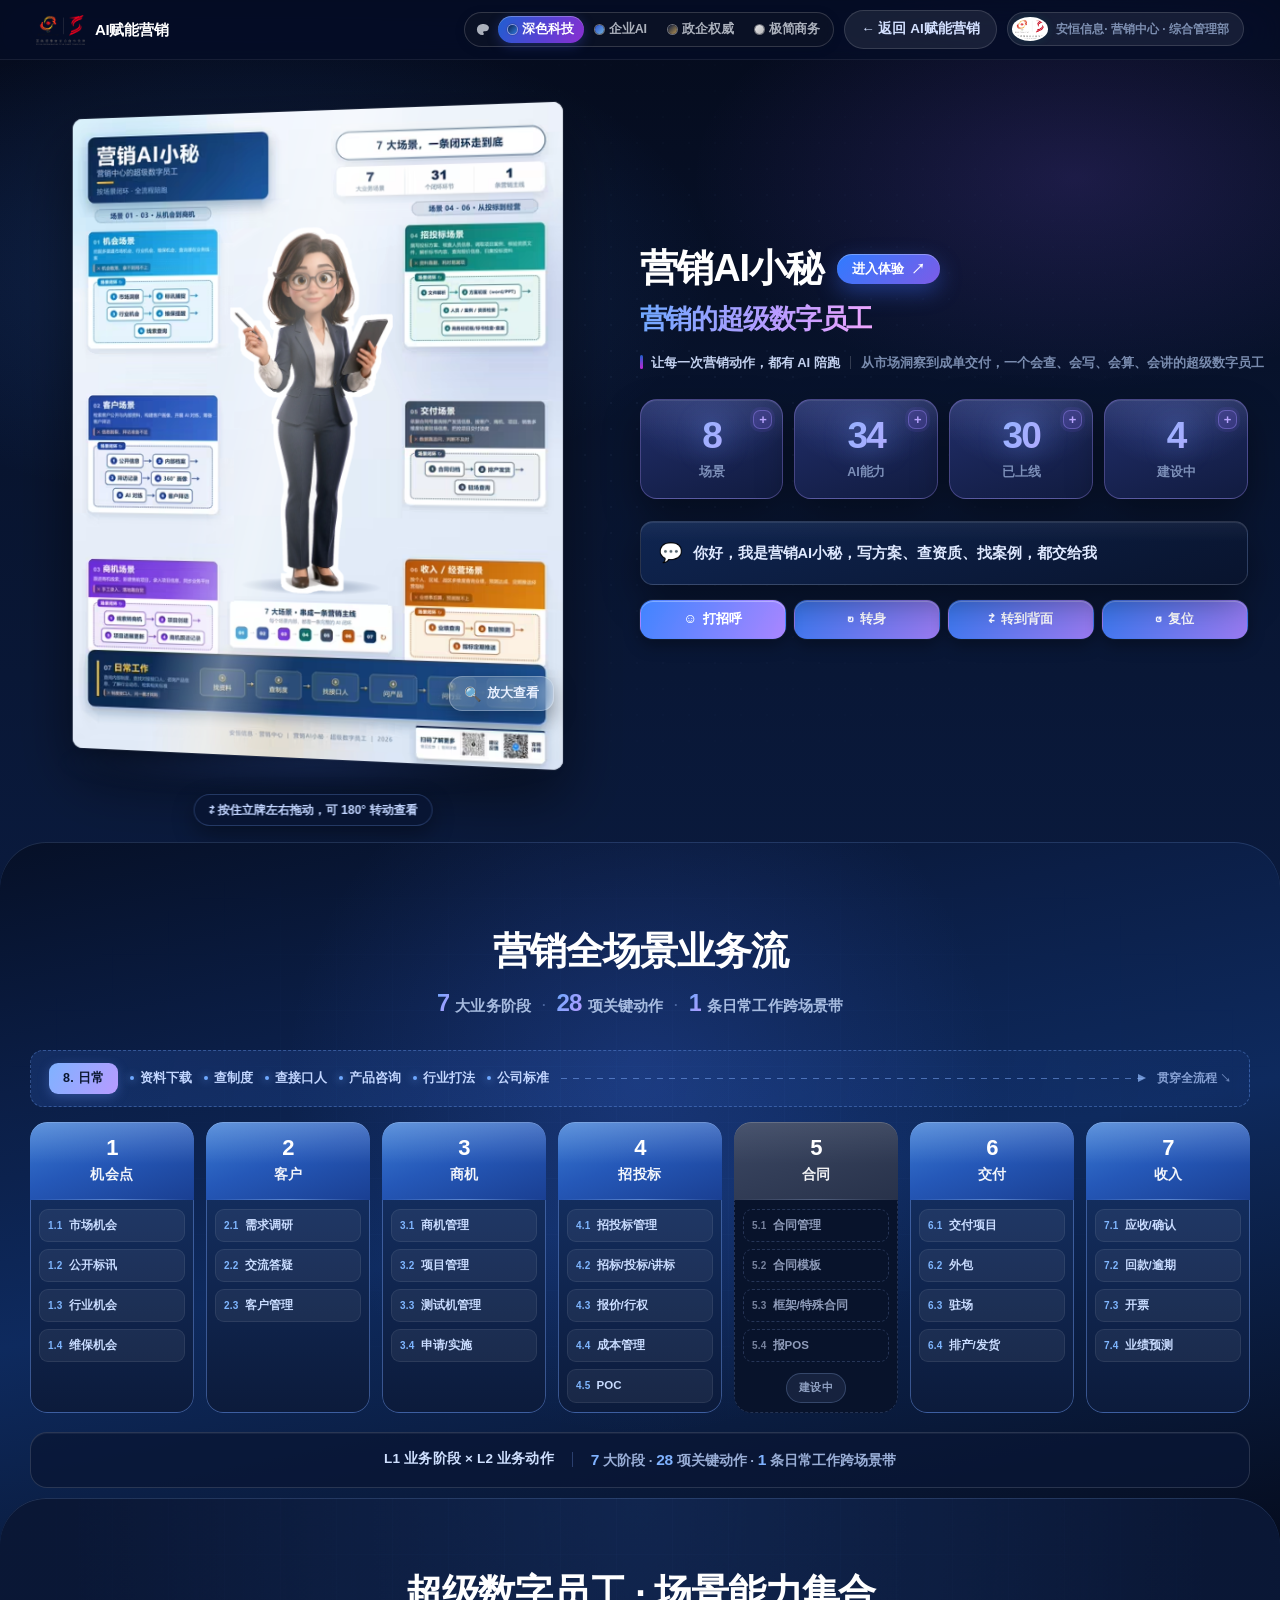
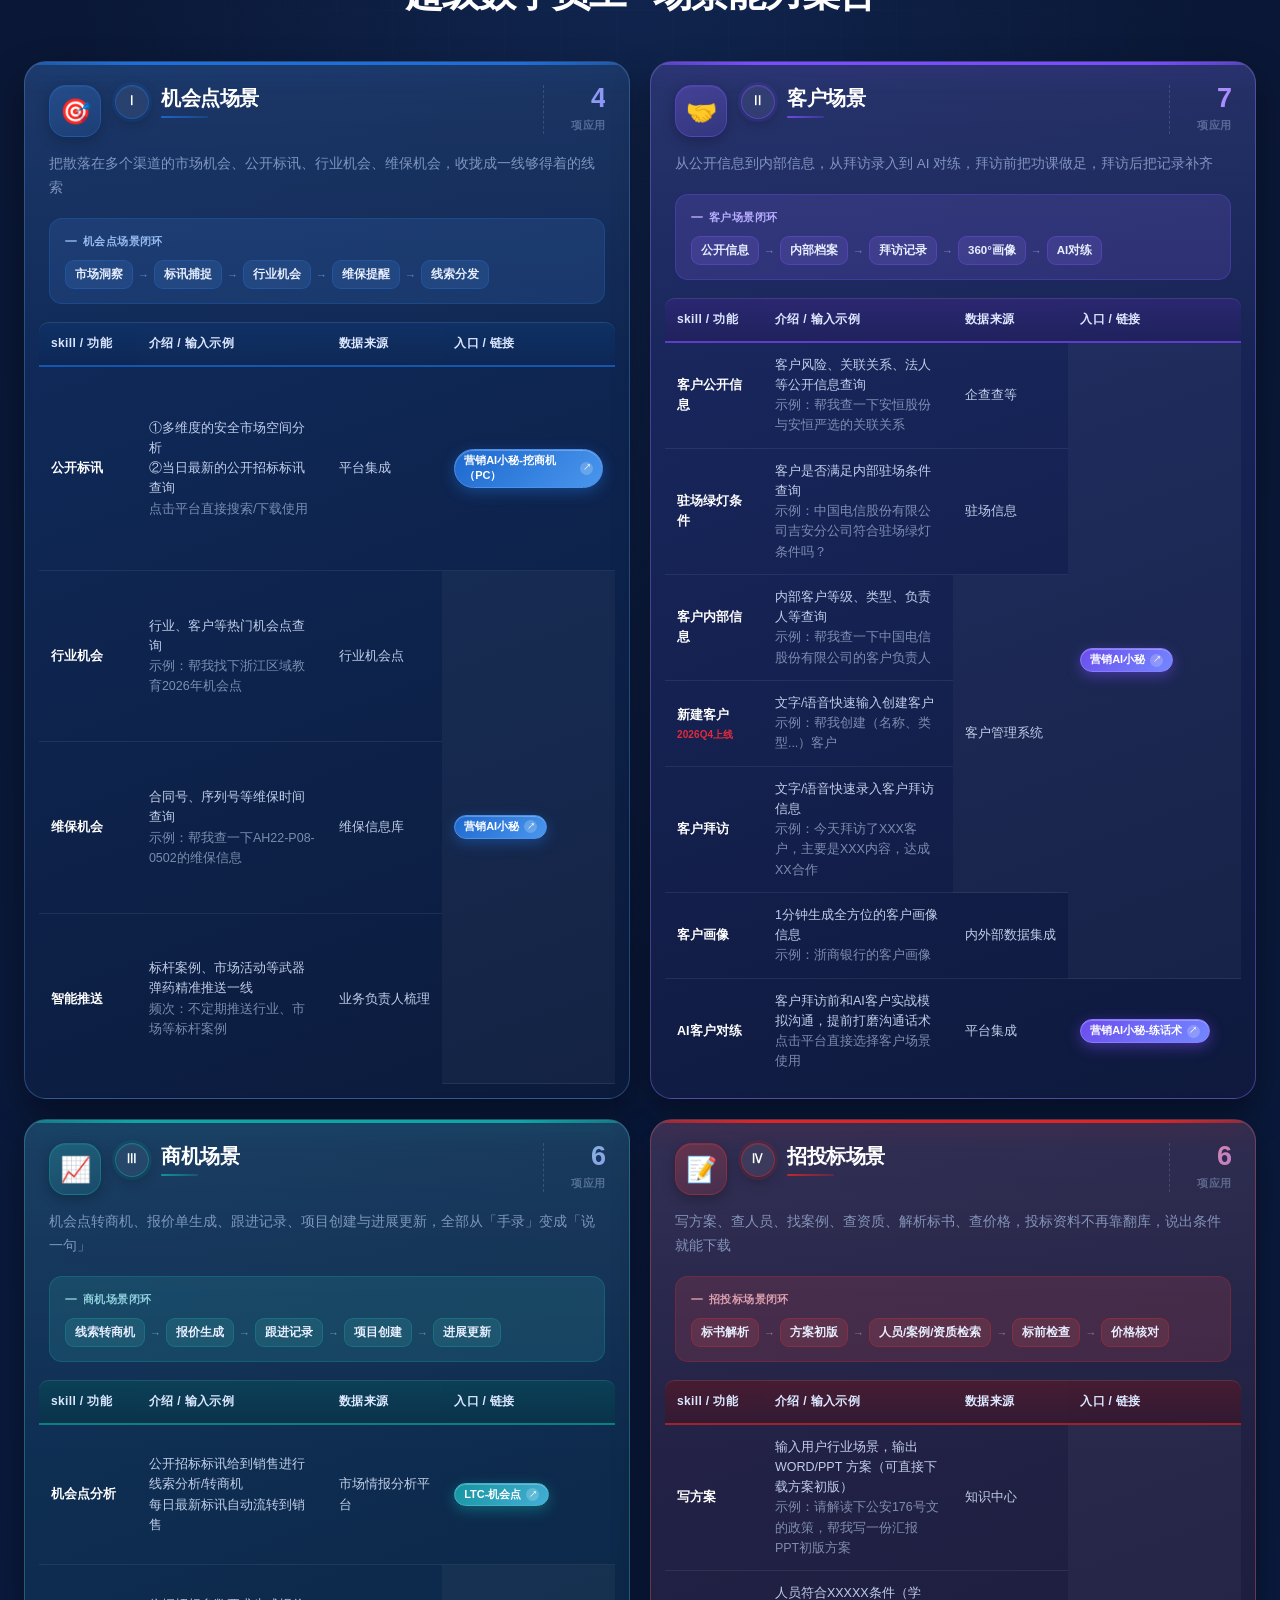
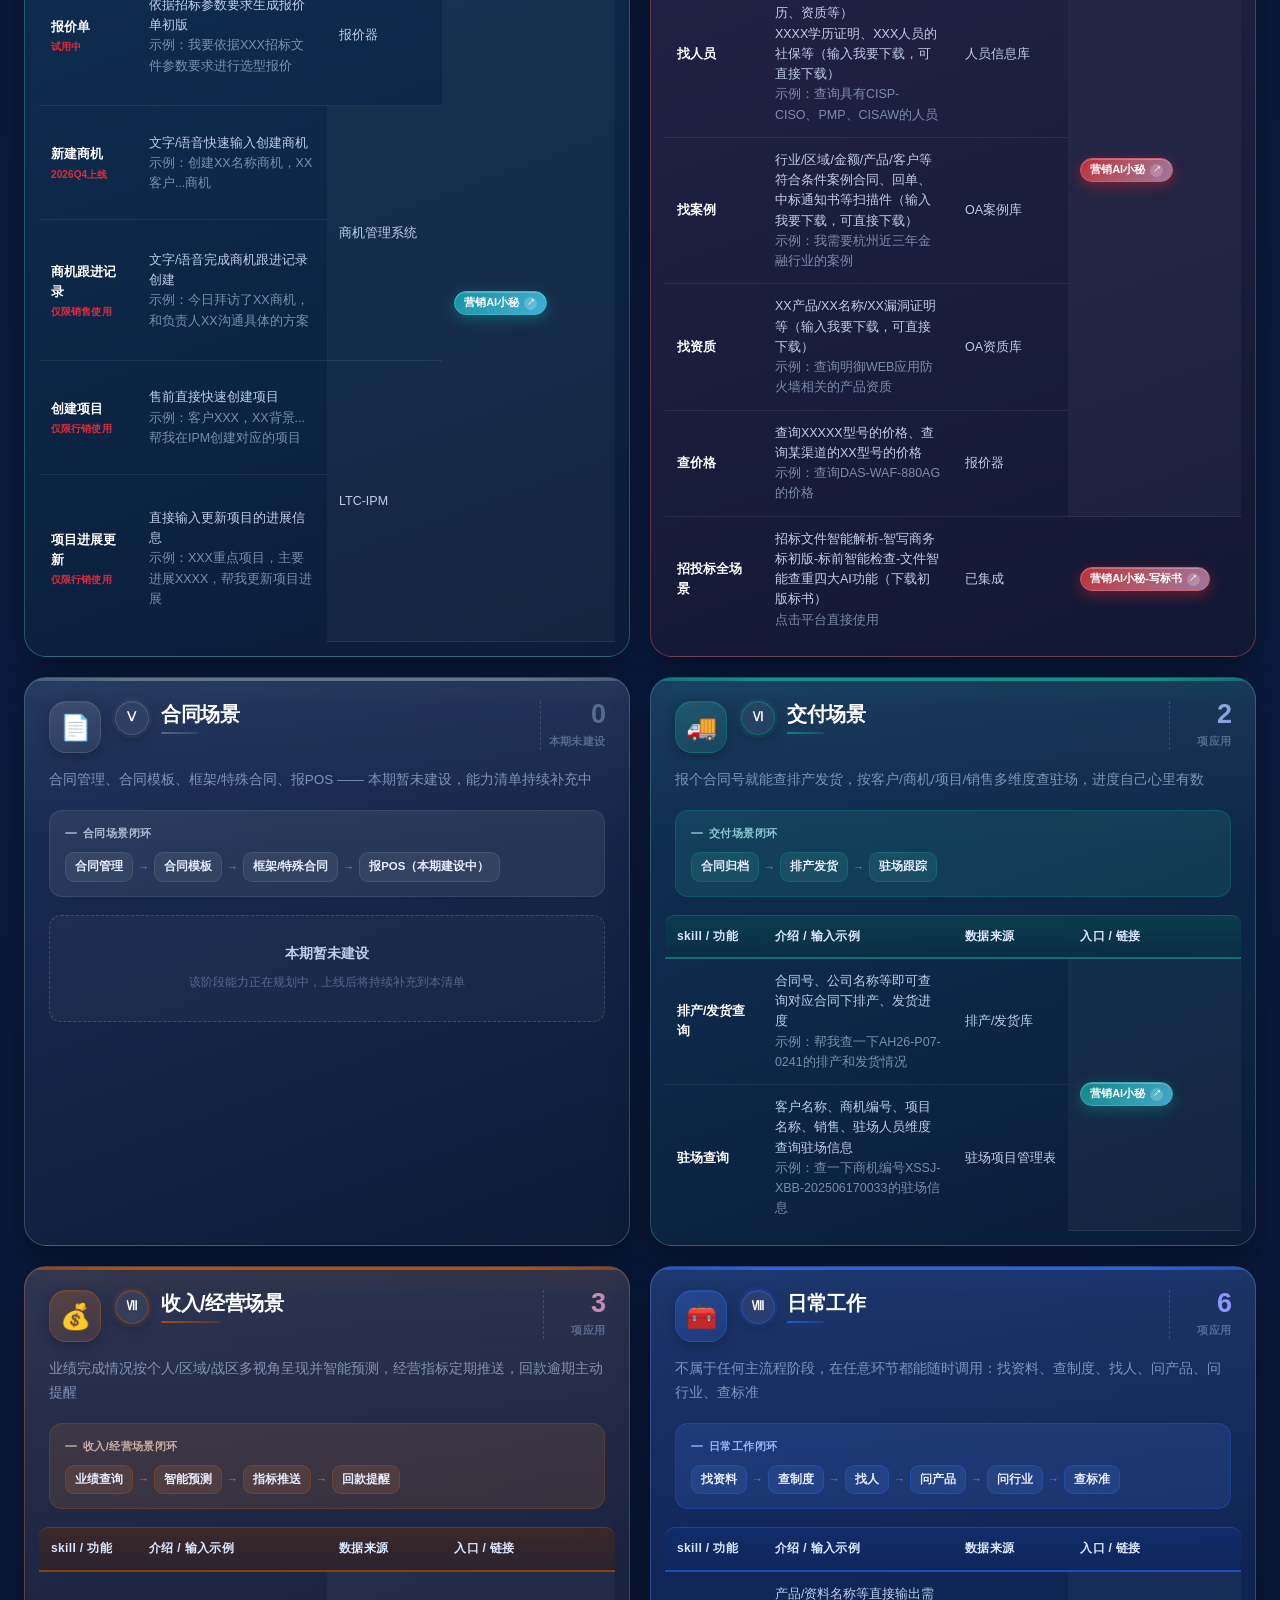
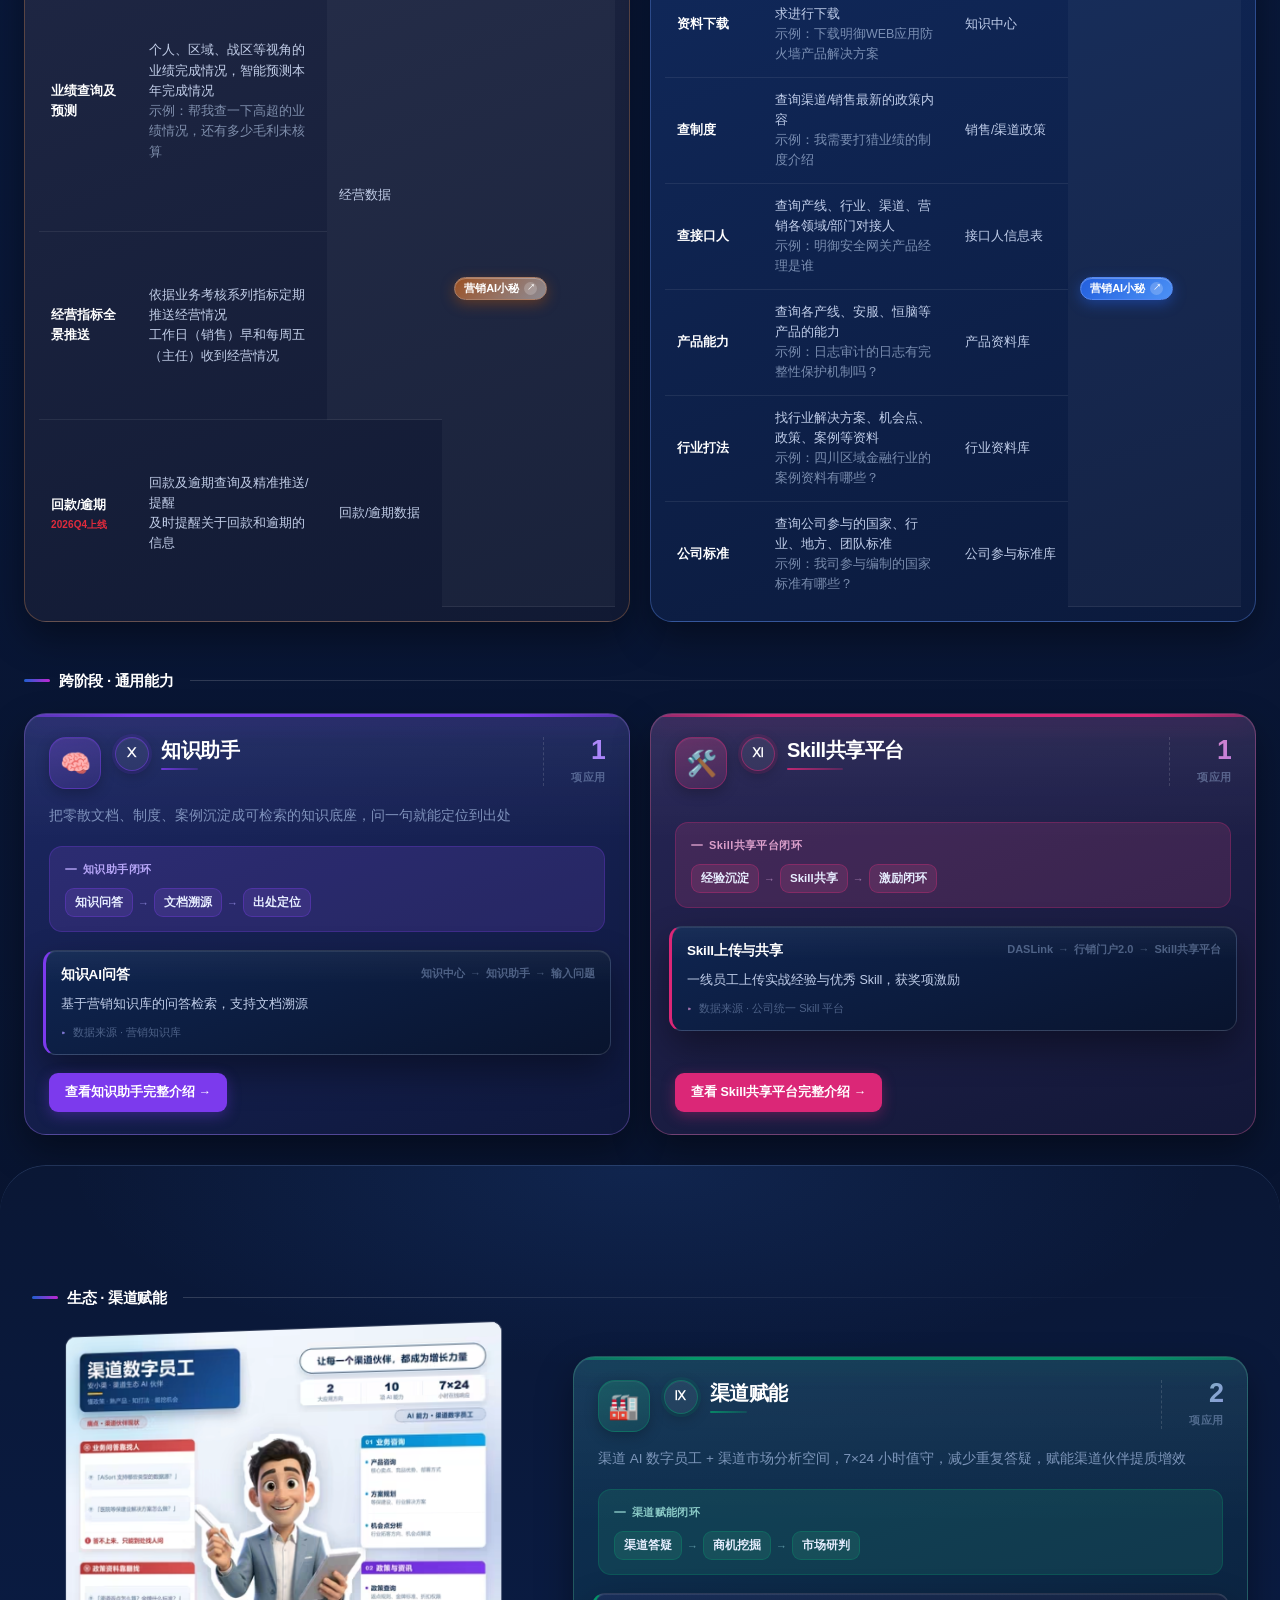
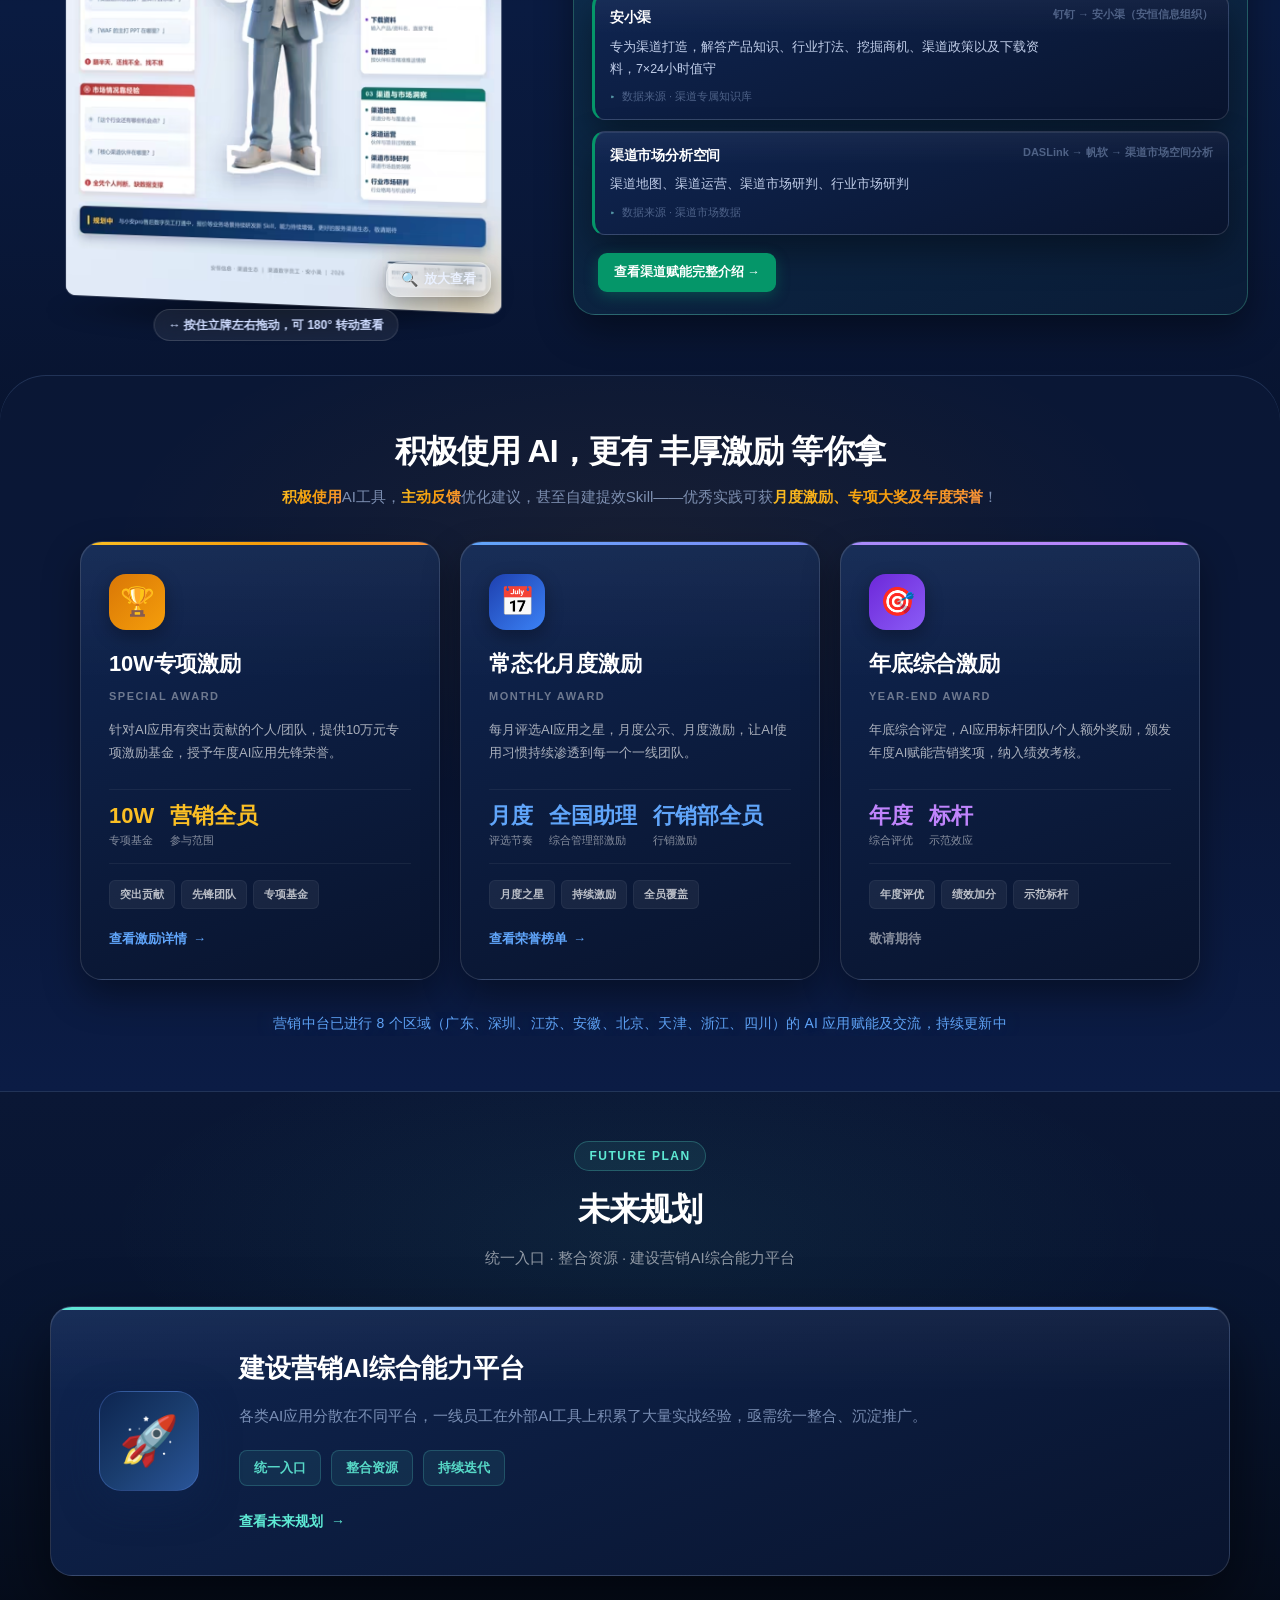
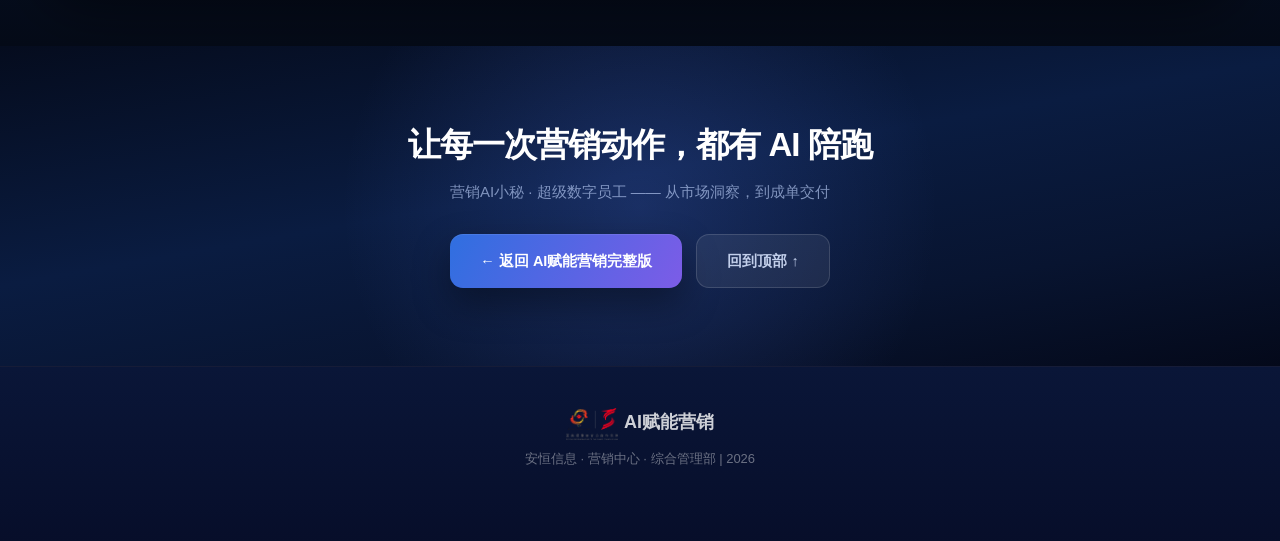
==== digital-employee.html @ fc988009 "方案 D（极简商务风·纯白）独立站点：内容克隆自主站，纯白极简主题 + 对比度修正" ====
<!DOCTYPE html>
<html lang="zh-CN">
<head>
<meta charset="UTF-8">
<meta name="viewport" content="width=device-width,initial-scale=1.0">
<title>营销AI小秘 · 超级数字员工 — 安恒信息 AI赋能营销</title>
<link rel="stylesheet" href="ued-theme-a.css" data-ued-th="a" media="all">
<link rel="stylesheet" href="ued-theme-b.css" data-ued-th="b" media="not all">
<link rel="stylesheet" href="ued-theme-c.css" data-ued-th="c" media="not all">
<link rel="stylesheet" href="ued-theme-d.css" data-ued-th="d" media="not all">
<link rel="stylesheet" href="ued-page-de-a.css" data-ued-th="a" media="all">
<link rel="stylesheet" href="ued-page-de-b.css" data-ued-th="b" media="not all">
<link rel="stylesheet" href="ued-page-de-c.css" data-ued-th="c" media="not all">
<link rel="stylesheet" href="ued-page-de-d.css" data-ued-th="d" media="not all">
<link rel="stylesheet" href="ued-switch.css">
<link rel="preload" as="image" type="image/avif" href="media/de_board_front_1x.avif" imagesrcset="media/de_board_front_m.avif 640w, media/de_board_front_1x.avif 560w, media/de_board_front.avif 1120w" imagesizes="(max-width:768px) 320px, 560px" fetchpriority="high">
<link rel="preload" as="image" href="media/de_char_body.webp">
<script id="ued-switch-boot">
(function () {
  var H = document.documentElement;
  var IDS = ['a', 'b', 'c', 'd'];
  function siteOf() {
    /* /ai-marketing-site(-B|-C|-D)/ → a|b|c|d；本地文件/其它路径 → a */
    var m = /(?:^|\/)ai-marketing-site(?:-([BbCcDd]))?\//.exec(location.pathname || '');
    return (m && m[1]) ? m[1].toLowerCase() : 'a';
  }
  var site = siteOf(), pick = null, forced = false;
  try {
    var q = new URLSearchParams(location.search).get('ued');
    if (q && IDS.indexOf(q.toLowerCase()) >= 0) { pick = q.toLowerCase(); forced = true; }
  } catch (e) {}
  if (!pick) {
    try {
      var s = localStorage.getItem('ued-theme@' + site);
      if (s && IDS.indexOf(s) >= 0) pick = s;
    } catch (e) {}
  }
  if (!pick) pick = site;
  window.__ued = { site: site, theme: pick, forced: forced };
  H.setAttribute('data-ued-site', site);
  H.setAttribute('data-ued-theme', pick);
  var ls = document.querySelectorAll('link[data-ued-th]');
  for (var i = 0; i < ls.length; i++) {
    ls[i].media = (ls[i].getAttribute('data-ued-th') === pick) ? 'all' : 'not all';
  }
  window.__uedApply = function (t) {
    if (IDS.indexOf(t) < 0) return;
    H.setAttribute('data-ued-theme', t);
    var n = document.querySelectorAll('link[data-ued-th]');
    for (var i = 0; i < n.length; i++) {
      n[i].media = (n[i].getAttribute('data-ued-th') === t) ? 'all' : 'not all';
    }
    var bs = document.querySelectorAll('.uedsw-b');
    for (var j = 0; j < bs.length; j++) {
      bs[j].setAttribute('aria-pressed', bs[j].getAttribute('data-ued') === t ? 'true' : 'false');
    }
    window.__ued.theme = t;
    try { localStorage.setItem('ued-theme@' + window.__ued.site, t); } catch (e) {}
  };
  document.addEventListener('DOMContentLoaded', function () {
    window.__uedApply(window.__ued.theme);
    var box = document.querySelector('.uedsw');
    if (!box) return;
    box.addEventListener('click', function (ev) {
      var b = ev.target.closest ? ev.target.closest('.uedsw-b') : null;
      if (!b) return;
      ev.preventDefault();
      var t = b.getAttribute('data-ued');
      if (t === window.__ued.theme) return;
      document.documentElement.classList.add('uedsw-anim');
      window.__uedApply(t);
      setTimeout(function () {
        document.documentElement.classList.remove('uedsw-anim');
      }, 340);
    });
  });
})();
</script>
</head>
<body class="de-body">
<div id="prog"></div>

<nav>
  <a class="nav-brand" href="index.html"><img src="media/image2.png" alt="安恒信息" fetchpriority="high" decoding="async" width="445" height="273"><span>AI赋能营销</span></a>
  <div class="nav-actions">
    <div class="uedsw" role="group" aria-label="界面风格切换" title="UED 界面风格切换 · 四个风格内容一致，仅视觉不同"><span class="uedsw-lab"><svg class="uedsw-ico" viewBox="0 0 16 16" aria-hidden="true"><path d="M8 1.1a6.9 6.9 0 0 0 0 13.8c.95 0 1.6-.72 1.6-1.5 0-.4-.16-.73-.42-1-.24-.25-.38-.56-.38-.92 0-.76.63-1.37 1.42-1.37h1.05A4.68 4.68 0 0 0 15.9 5.5C15.9 2.98 12.32 1.1 8 1.1Z"/><circle cx="4.85" cy="6.5" r="1.05"/><circle cx="7.6" cy="4.3" r="1.05"/><circle cx="10.85" cy="5.15" r="1.05"/><circle cx="10.95" cy="8.35" r="1.05"/></svg><span class="uedsw-lab-t">界面风格</span></span><span class="uedsw-opts"><button type="button" class="uedsw-b" data-ued="a" title="深色科技风格" aria-pressed="false"><i class="uedsw-d" aria-hidden="true"></i><span>深色科技</span></button><button type="button" class="uedsw-b" data-ued="b" title="企业AI风格" aria-pressed="false"><i class="uedsw-d" aria-hidden="true"></i><span>企业AI</span></button><button type="button" class="uedsw-b" data-ued="c" title="政企权威风格" aria-pressed="false"><i class="uedsw-d" aria-hidden="true"></i><span>政企权威</span></button><button type="button" class="uedsw-b" data-ued="d" title="极简商务风格" aria-pressed="false"><i class="uedsw-d" aria-hidden="true"></i><span>极简商务</span></button></span></div>
  <a class="nav-back-btn" href="index.html">← 返回 AI赋能营销</a>
    <div class="nav-right"><img src="media/image2.png" alt="" fetchpriority="high" decoding="async" width="445" height="273"><span class="nav-right-dept">安恒信息· 营销中心 · 综合管理部</span></div>
  </div>
</nav>

<div class="de-board-sec" id="de-board">
  <div class="de-wrap">
    <div class="de-bs-grid">
      <div class="de-stage">
        <div class="de-floor"></div>
        <div class="de-persp">
          <div class="de-board" id="deBoard">
            <div class="de-edge l"></div>
            <div class="de-edge r"></div>
            <div class="de-face de-back">
              <img class="de-lqip" src="[data-uri]" alt="" aria-hidden="true">
              <picture><source type="image/avif" srcset="media/de_board_back_m.avif 640w, media/de_board_back_1x.avif 560w, media/de_board_back.avif 1120w" sizes="(max-width:768px) 320px, 560px"><img class="de-img" src="media/de_board_back_1x.webp" srcset="media/de_board_back_m.webp 640w, media/de_board_back_1x.webp 560w, media/de_board_back.webp 1120w" sizes="(max-width:768px) 320px, 560px" width="560" height="715" alt="营销AI小秘 场景能力立牌 背面" decoding="async" fetchpriority="low"></picture>
              <div class="de-char" id="deCharBack" title="点我切换动作"><img class="de-l de-l-body" src="media/de_char_b_body.webp?v=1790562927" alt="" decoding="async"><img class="de-l de-l-tab" src="media/de_char_b_tab.webp?v=1790562931" alt="" decoding="async"><img class="de-l de-l-arm" src="media/de_char_b_arm.webp?v=1790562934" alt="" decoding="async"><img class="de-l de-l-head" src="media/de_char_b_head.webp?v=1790562929" alt="" decoding="async"></div>
              <div class="de-sheen"></div>
              <div class="de-back-tools"><button class="de-lb-btn" type="button" data-de-front><span class="ic">↩</span>查看正面能力全景 →</button><button class="de-lb-btn" type="button" data-lb-open="deLbBack"><span class="ic">🔍</span>放大查看</button></div>
            </div>
            <div class="de-strut">
              <div class="hinge"></div>
              <div class="rail l"></div>
              <div class="rail r"></div>
              <div class="cross"></div>
              <div class="foot l"></div>
              <div class="foot r"></div>
              <div class="tagline">铝合金背撑 · 稳固落地</div>
            </div>
            <div class="de-face de-front">
              <img class="de-lqip" src="[data-uri]" alt="" aria-hidden="true">
              <picture><source type="image/avif" srcset="media/de_board_front_m.avif 640w, media/de_board_front_1x.avif 560w, media/de_board_front.avif 1120w" sizes="(max-width:768px) 320px, 560px"><img class="de-img" src="media/de_board_front_1x.webp" srcset="media/de_board_front_m.webp 640w, media/de_board_front_1x.webp 560w, media/de_board_front.webp 1120w" sizes="(max-width:768px) 320px, 560px" width="560" height="715" alt="营销AI小秘 场景能力立牌" decoding="async" fetchpriority="high"></picture>
              <div class="de-char" id="deChar" title="点我切换动作"><img class="de-l de-l-body" src="media/de_char_body.webp?v=1790562914" alt="" decoding="async"><img class="de-l de-l-tab" src="media/de_char_tab.webp?v=1790562919" alt="" decoding="async"><img class="de-l de-l-arm" src="media/de_char_arm.webp?v=1790562921" alt="" decoding="async"><img class="de-l de-l-head" src="media/de_char_head.webp?v=1790562916" alt="" decoding="async"></div>
              <div class="de-sheen"></div>
            </div>
          </div>
          <div class="de-board-tools"><button class="de-lb-btn" type="button" data-lb-open="deLb"><span class="ic">🔍</span>放大查看</button></div>
        </div>
        <div class="de-bhint"><span class="k">⇄</span> 按住立牌左右拖动，可 180° 转动查看</div>
      </div>

      <div class="de-panel">
        <h2 class="de-h2"><a class="de-h2-a" href="https://applink.dingtalk.com/action/jumprobot?dingtalkid=%24%3aLWCP_v1%3a%24jNpCmgi%2fFOAC4IeQJVQM%2bm3Lp3xG0gCb" target="_blank" rel="noopener noreferrer" title="点击进入「营销AI小秘」体验"><span class="de-h2-t">营销AI小秘</span><span class="de-h2-go">进入体验<i>↗</i></span></a><br><em>营销的超级数字员工</em></h2>
        <div class="de-tagline">
          <span class="de-slogan">让每一次营销动作，都有 AI 陪跑</span>
          <span class="de-tagsep"></span>
          <span class="de-lead">从市场洞察到成单交付，一个会查、会写、会算、会讲的超级数字员工</span>
        </div>
        <div class="de-kpis"><div class="de-kpi" tabindex="0" data-kpi="KPI1"><div class="de-kpi-pop"><div class="kp-t">8 场景</div><div class="kp-l"><span class="kp-i">机会点</span><span class="kp-i">客户</span><span class="kp-i">商机</span><span class="kp-i">招投标</span><span class="kp-i">合同</span><span class="kp-i">交付</span><span class="kp-i">收入/经营</span><span class="kp-i">日常工作</span></div></div><b>8</b><span>场景</span><i class="kp-dot"></i></div><div class="de-kpi" tabindex="0" data-kpi="KPI2"><div class="de-kpi-pop"><div class="kp-t">34 AI能力</div><div class="kp-l"><span class="kp-i">机会点·公开标讯</span><span class="kp-i">机会点·行业机会</span><span class="kp-i">机会点·维保机会</span><span class="kp-i">机会点·智能推送</span><span class="kp-i">客户·客户公开信息</span><span class="kp-i">客户·驻场绿灯条件</span><span class="kp-i">客户·客户内部信息</span><span class="kp-i">客户·新建客户</span><span class="kp-i">客户·客户拜访</span><span class="kp-i">客户·客户画像</span><span class="kp-i">客户·AI客户对练</span><span class="kp-i">商机·机会点分析</span><span class="kp-i">商机·报价单</span><span class="kp-i">商机·新建商机</span><span class="kp-i">商机·商机跟进记录</span><span class="kp-i">商机·创建项目</span><span class="kp-i">商机·项目进展更新</span><span class="kp-i">招投标·写方案</span><span class="kp-i">招投标·找人员</span><span class="kp-i">招投标·找案例</span><span class="kp-i">招投标·找资质</span><span class="kp-i">招投标·查价格</span><span class="kp-i">招投标·招投标全场景</span><span class="kp-i">交付·排产/发货查询</span><span class="kp-i">交付·驻场查询</span><span class="kp-i">收入/经营·业绩查询及预测</span><span class="kp-i">收入/经营·经营指标全景推送</span><span class="kp-i">收入/经营·回款/逾期</span><span class="kp-i">日常工作·资料下载</span><span class="kp-i">日常工作·查制度</span><span class="kp-i">日常工作·查接口人</span><span class="kp-i">日常工作·产品能力</span><span class="kp-i">日常工作·行业打法</span><span class="kp-i">日常工作·公司标准</span></div></div><b>34</b><span>AI能力</span><i class="kp-dot"></i></div><div class="de-kpi" tabindex="0" data-kpi="KPI3"><div class="de-kpi-pop"><div class="kp-t">30 已上线</div><div class="kp-l"><span class="kp-i">机会点·公开标讯</span><span class="kp-i">机会点·行业机会</span><span class="kp-i">机会点·维保机会</span><span class="kp-i">机会点·智能推送</span><span class="kp-i">客户·客户公开信息</span><span class="kp-i">客户·驻场绿灯条件</span><span class="kp-i">客户·客户内部信息</span><span class="kp-i">客户·客户拜访</span><span class="kp-i">客户·客户画像</span><span class="kp-i">客户·AI客户对练</span><span class="kp-i">商机·机会点分析</span><span class="kp-i">商机·商机跟进记录</span><span class="kp-i">商机·创建项目</span><span class="kp-i">商机·项目进展更新</span><span class="kp-i">招投标·写方案</span><span class="kp-i">招投标·找人员</span><span class="kp-i">招投标·找案例</span><span class="kp-i">招投标·找资质</span><span class="kp-i">招投标·查价格</span><span class="kp-i">招投标·招投标全场景</span><span class="kp-i">交付·排产/发货查询</span><span class="kp-i">交付·驻场查询</span><span class="kp-i">收入/经营·业绩查询及预测</span><span class="kp-i">收入/经营·经营指标全景推送</span><span class="kp-i">日常工作·资料下载</span><span class="kp-i">日常工作·查制度</span><span class="kp-i">日常工作·查接口人</span><span class="kp-i">日常工作·产品能力</span><span class="kp-i">日常工作·行业打法</span><span class="kp-i">日常工作·公司标准</span></div></div><b>30</b><span>已上线</span><i class="kp-dot"></i></div><div class="de-kpi" tabindex="0" data-kpi="KPI4"><div class="de-kpi-pop"><div class="kp-t">4 建设中</div><div class="kp-l"><span class="kp-i plan">新建客户（2026Q4）</span><span class="kp-i plan">报价单（试用中）</span><span class="kp-i plan">新建商机（2026Q4）</span><span class="kp-i plan">回款/逾期（2026Q4）</span></div></div><b>4</b><span>建设中</span><i class="kp-dot"></i></div></div>
        <div class="de-bubble"><span class="bb-ic">💬</span><span class="bb-tx" id="deSay">你好，我是营销AI小秘，写方案、查资质、找案例，都交给我</span></div>
        <div class="de-acts"><button class="de-act" data-act="hello" data-say="你好，我是营销AI小秘，写方案、查资质、找案例，都交给我"><span class="ic">☺</span>打招呼</button><button class="de-act" data-act="turn" data-say="换个角度，看看我的侧身和背后的支撑结构"><span class="ic">↻</span>转身</button><button class="de-act" data-act="back" data-say="翻到背面，看看这块立牌每天在做的事"><span class="ic">⇄</span>转到背面</button><button class="de-act" data-act="reset" data-say="视角已复位，随时可以再聊"><span class="ic">↺</span>复位</button></div>
      </div>
    </div>
  </div>
  <div class="de-lb" id="deLb" data-lb data-base="media/de_board_front_lb_1x.webp" data-avif="media/de_board_front_lb_zoom.avif" data-webp="media/de_board_front_lb_zoom.webp">
  <span class="cl" title="关闭">✕</span>
  <div class="de-lb-stage">
    <img class="de-lb-base" alt="" aria-hidden="true">
    <img class="de-lb-hi" alt="营销AI小秘 场景能力立牌 放大图" decoding="async">
  </div>
  <div class="de-lb-tip"><span class="ic">🔍</span> 点图片 1× / 2× 切换 · 点空白处或按 Esc 关闭</div>
</div>
  <div class="de-lb" id="deLbBack" data-lb data-base="media/de_board_back_lb_1x.webp" data-avif="media/de_board_back_lb_zoom.avif" data-webp="media/de_board_back_lb_zoom.webp">
  <span class="cl" title="关闭">✕</span>
  <div class="de-lb-stage">
    <img class="de-lb-base" alt="" aria-hidden="true">
    <img class="de-lb-hi" alt="营销AI小秘 场景能力立牌 背面 放大图" decoding="async">
  </div>
  <div class="de-lb-tip"><span class="ic">🔍</span> 点图片 1× / 2× 切换 · 点空白处或按 Esc 关闭</div>
</div>
</div>

<section class="de-flow-sec" id="de-flow">
  <div class="de-flow-inner">
    <div class="de-flow-head">
      <h2>营销全场景业务流</h2>
      <div class="de-flow-stat"><span class="seg"><b>7</b>大业务阶段</span><span class="dot">·</span><span class="seg"><b>28</b>项关键动作</span><span class="dot">·</span><span class="seg"><b>1</b>条日常工作跨场景带</span></div>
    </div>

    <div class="de-daily jumpable" data-jump="日常工作" role="link" tabindex="0">
      <span class="lb">8. 日常</span>
      <span class="it">资料下载</span><span class="it">查制度</span><span class="it">查接口人</span><span class="it">产品咨询</span><span class="it">行业打法</span><span class="it">公司标准</span>
      <span class="ln"></span>
      <span class="ds">贯穿全流程</span>
    </div>

    <div class="flow-grid" style="--flow-cols:7"><div class="flow-col jumpable" data-jump="机会点场景" role="link" tabindex="0">
  <div class="flow-head"><span class="n">1</span><span class="t">机会点</span></div>
  <div class="flow-body"><div class="flow-item"><i>1.1</i><span>市场机会</span></div><div class="flow-item"><i>1.2</i><span>公开标讯</span></div><div class="flow-item"><i>1.3</i><span>行业机会</span></div><div class="flow-item"><i>1.4</i><span>维保机会</span></div></div>
</div><div class="flow-col jumpable" data-jump="客户场景" role="link" tabindex="0">
  <div class="flow-head"><span class="n">2</span><span class="t">客户</span></div>
  <div class="flow-body"><div class="flow-item"><i>2.1</i><span>需求调研</span></div><div class="flow-item"><i>2.2</i><span>交流答疑</span></div><div class="flow-item"><i>2.3</i><span>客户管理</span></div></div>
</div><div class="flow-col jumpable" data-jump="商机场景" role="link" tabindex="0">
  <div class="flow-head"><span class="n">3</span><span class="t">商机</span></div>
  <div class="flow-body"><div class="flow-item"><i>3.1</i><span>商机管理</span></div><div class="flow-item"><i>3.2</i><span>项目管理</span></div><div class="flow-item"><i>3.3</i><span>测试机管理</span></div><div class="flow-item"><i>3.4</i><span>申请/实施</span></div></div>
</div><div class="flow-col jumpable" data-jump="招投标场景" role="link" tabindex="0">
  <div class="flow-head"><span class="n">4</span><span class="t">招投标</span></div>
  <div class="flow-body"><div class="flow-item"><i>4.1</i><span>招投标管理</span></div><div class="flow-item"><i>4.2</i><span>招标/投标/讲标</span></div><div class="flow-item"><i>4.3</i><span>报价/行权</span></div><div class="flow-item"><i>4.4</i><span>成本管理</span></div><div class="flow-item"><i>4.5</i><span>POC</span></div></div>
</div><div class="flow-col plan jumpable" data-jump="合同场景" role="link" tabindex="0">
  <div class="flow-head"><span class="n">5</span><span class="t">合同</span></div>
  <div class="flow-body"><div class="flow-item"><i>5.1</i><span>合同管理</span></div><div class="flow-item"><i>5.2</i><span>合同模板</span></div><div class="flow-item"><i>5.3</i><span>框架/特殊合同</span></div><div class="flow-item"><i>5.4</i><span>报POS</span></div><span class="plan-foot">建设中</span></div>
</div><div class="flow-col jumpable" data-jump="交付场景" role="link" tabindex="0">
  <div class="flow-head"><span class="n">6</span><span class="t">交付</span></div>
  <div class="flow-body"><div class="flow-item"><i>6.1</i><span>交付项目</span></div><div class="flow-item"><i>6.2</i><span>外包</span></div><div class="flow-item"><i>6.3</i><span>驻场</span></div><div class="flow-item"><i>6.4</i><span>排产/发货</span></div></div>
</div><div class="flow-col jumpable" data-jump="收入/经营场景" role="link" tabindex="0">
  <div class="flow-head"><span class="n">7</span><span class="t">收入</span></div>
  <div class="flow-body"><div class="flow-item"><i>7.1</i><span>应收/确认</span></div><div class="flow-item"><i>7.2</i><span>回款/逾期</span></div><div class="flow-item"><i>7.3</i><span>开票</span></div><div class="flow-item"><i>7.4</i><span>业绩预测</span></div></div>
</div></div>

    <div class="flow-foot">
      <span class="ff-l">L1 业务阶段 × L2 业务动作</span>
      <span class="ff-sep"></span>
      <span class="ff-r"><b>7</b> 大阶段 · <b>28</b> 项关键动作 · <b>1</b> 条日常工作跨场景带</span>
    </div>
  </div>
</section>

<section class="de-cap-sec" id="de-cap">
  <div class="de-wrap">
    <div class="de-sec-head">
      
      <h2 class="de-h2">超级数字员工 · 场景能力集合</h2>
      
      
    </div>
    <div class="cap-grid"><div class="cap-card" data-u="11" style="--cc:#1e6fd9" data-scene="机会点场景">
  <div class="cap-top">
    <div class="cap-ico">🎯</div>
    <div class="cap-hd">
      <div class="cap-num">Ⅰ</div>
      <div class="cap-name">机会点场景</div>
    </div>
    <div class="cap-count"><b>4</b><span>项应用</span></div>
  </div>
  <div class="cap-desc">把散落在多个渠道的市场机会、公开标讯、行业机会、维保机会，收拢成一线够得着的线索</div>
  <div class="cap-loop"><span class="cap-loop-t">机会点场景闭环</span><div class="cap-loop-chain"><span class="cp">市场洞察</span><i>→</i><span class="cp">标讯捕捉</span><i>→</i><span class="cp">行业机会</span><i>→</i><span class="cp">维保提醒</span><i>→</i><span class="cp">线索分发</span></div></div>
  
  <div class="cap-tbl-wrap"><table class="cap-tbl"><thead><tr><th>skill / 功能</th><th>介绍 / 输入示例</th><th>数据来源</th><th>入口 / 链接</th></tr></thead><tbody><tr><td class="sk">公开标讯</td><td class="dm">①多维度的安全市场空间分析<br>②当日最新的公开招标标讯查询<br><span class="dm-x">点击平台直接搜索/下载使用</span></td><td class="dt" data-l="数据来源">平台集成</td><td class="ent" data-l="入口"><a class="ent ent-chip ent-a" href="https://applink.dingtalk.com/page/link?target=panel&amp;targetDesktop=slide&amp;url=https%3A%2F%2Finternal3.dbappsecurity.com.cn%3A65525%2Freport%2Ffr%3FbizId%3D27" target="_blank" rel="noopener noreferrer" title="点击跳转前往体验"><span class="ent-n">营销AI小秘-挖商机（PC）</span><i class="ent-arw">↗</i></a></td></tr><tr><td class="sk">行业机会</td><td class="dm">行业、客户等热门机会点查询<br><span class="dm-x">示例：帮我找下浙江区域教育2026年机会点</span></td><td class="dt" data-l="数据来源">行业机会点</td><td class="ent ent-span" rowspan="3" data-l="入口"><a class="ent ent-chip ent-a" href="https://applink.dingtalk.com/action/jumprobot?dingtalkid=%24%3aLWCP_v1%3a%24jNpCmgi%2fFOAC4IeQJVQM%2bm3Lp3xG0gCb" target="_blank" rel="noopener noreferrer" title="点击跳转前往体验"><span class="ent-n">营销AI小秘</span><i class="ent-arw">↗</i></a></td></tr><tr><td class="sk">维保机会</td><td class="dm">合同号、序列号等维保时间查询<br><span class="dm-x">示例：帮我查一下AH22-P08-0502的维保信息</span></td><td class="dt" data-l="数据来源">维保信息库</td><td class="ent-m" data-l="入口"><a class="ent ent-chip ent-a" href="https://applink.dingtalk.com/action/jumprobot?dingtalkid=%24%3aLWCP_v1%3a%24jNpCmgi%2fFOAC4IeQJVQM%2bm3Lp3xG0gCb" target="_blank" rel="noopener noreferrer" title="点击跳转前往体验"><span class="ent-n">营销AI小秘</span><i class="ent-arw">↗</i></a></td></tr><tr><td class="sk">智能推送</td><td class="dm">标杆案例、市场活动等武器弹药精准推送一线<br><span class="dm-x">频次：不定期推送行业、市场等标杆案例</span></td><td class="dt" data-l="数据来源">业务负责人梳理</td><td class="ent-m" data-l="入口"><a class="ent ent-chip ent-a" href="https://applink.dingtalk.com/action/jumprobot?dingtalkid=%24%3aLWCP_v1%3a%24jNpCmgi%2fFOAC4IeQJVQM%2bm3Lp3xG0gCb" target="_blank" rel="noopener noreferrer" title="点击跳转前往体验"><span class="ent-n">营销AI小秘</span><i class="ent-arw">↗</i></a></td></tr></tbody></table></div>
  
</div><div class="cap-card" data-u="12" style="--cc:#7c4dff" data-scene="客户场景">
  <div class="cap-top">
    <div class="cap-ico">🤝</div>
    <div class="cap-hd">
      <div class="cap-num">Ⅱ</div>
      <div class="cap-name">客户场景</div>
    </div>
    <div class="cap-count"><b>7</b><span>项应用</span></div>
  </div>
  <div class="cap-desc">从公开信息到内部信息，从拜访录入到 AI 对练，拜访前把功课做足，拜访后把记录补齐</div>
  <div class="cap-loop"><span class="cap-loop-t">客户场景闭环</span><div class="cap-loop-chain"><span class="cp">公开信息</span><i>→</i><span class="cp">内部档案</span><i>→</i><span class="cp">拜访记录</span><i>→</i><span class="cp">360°画像</span><i>→</i><span class="cp">AI对练</span></div></div>
  
  <div class="cap-tbl-wrap"><table class="cap-tbl"><thead><tr><th>skill / 功能</th><th>介绍 / 输入示例</th><th>数据来源</th><th>入口 / 链接</th></tr></thead><tbody><tr><td class="sk">客户公开信息</td><td class="dm">客户风险、关联关系、法人等公开信息查询<br><span class="dm-x">示例：帮我查一下安恒股份与安恒严选的关联关系</span></td><td class="dt" data-l="数据来源">企查查等</td><td class="ent ent-span" rowspan="6" data-l="入口"><a class="ent ent-chip ent-a" href="https://applink.dingtalk.com/action/jumprobot?dingtalkid=%24%3aLWCP_v1%3a%24jNpCmgi%2fFOAC4IeQJVQM%2bm3Lp3xG0gCb" target="_blank" rel="noopener noreferrer" title="点击跳转前往体验"><span class="ent-n">营销AI小秘</span><i class="ent-arw">↗</i></a></td></tr><tr><td class="sk">驻场绿灯条件</td><td class="dm">客户是否满足内部驻场条件查询<br><span class="dm-x">示例：中国电信股份有限公司吉安分公司符合驻场绿灯条件吗？</span></td><td class="dt" data-l="数据来源">驻场信息</td><td class="ent-m" data-l="入口"><a class="ent ent-chip ent-a" href="https://applink.dingtalk.com/action/jumprobot?dingtalkid=%24%3aLWCP_v1%3a%24jNpCmgi%2fFOAC4IeQJVQM%2bm3Lp3xG0gCb" target="_blank" rel="noopener noreferrer" title="点击跳转前往体验"><span class="ent-n">营销AI小秘</span><i class="ent-arw">↗</i></a></td></tr><tr><td class="sk">客户内部信息</td><td class="dm">内部客户等级、类型、负责人等查询<br><span class="dm-x">示例：帮我查一下中国电信股份有限公司的客户负责人</span></td><td class="dt dt-span" rowspan="3" data-l="数据来源">客户管理系统</td><td class="ent-m" data-l="入口"><a class="ent ent-chip ent-a" href="https://applink.dingtalk.com/action/jumprobot?dingtalkid=%24%3aLWCP_v1%3a%24jNpCmgi%2fFOAC4IeQJVQM%2bm3Lp3xG0gCb" target="_blank" rel="noopener noreferrer" title="点击跳转前往体验"><span class="ent-n">营销AI小秘</span><i class="ent-arw">↗</i></a></td></tr><tr><td class="sk">新建客户<i class="plan-tag">2026Q4上线</i></td><td class="dm">文字/语音快速输入创建客户<br><span class="dm-x">示例：帮我创建（名称、类型...）客户</span></td><td class="dt-m" data-l="数据来源">客户管理系统</td><td class="ent-m" data-l="入口"><a class="ent ent-chip ent-a" href="https://applink.dingtalk.com/action/jumprobot?dingtalkid=%24%3aLWCP_v1%3a%24jNpCmgi%2fFOAC4IeQJVQM%2bm3Lp3xG0gCb" target="_blank" rel="noopener noreferrer" title="点击跳转前往体验"><span class="ent-n">营销AI小秘</span><i class="ent-arw">↗</i></a></td></tr><tr><td class="sk">客户拜访</td><td class="dm">文字/语音快速录入客户拜访信息<br><span class="dm-x">示例：今天拜访了XXX客户，主要是XXX内容，达成XX合作</span></td><td class="dt-m" data-l="数据来源">客户管理系统</td><td class="ent-m" data-l="入口"><a class="ent ent-chip ent-a" href="https://applink.dingtalk.com/action/jumprobot?dingtalkid=%24%3aLWCP_v1%3a%24jNpCmgi%2fFOAC4IeQJVQM%2bm3Lp3xG0gCb" target="_blank" rel="noopener noreferrer" title="点击跳转前往体验"><span class="ent-n">营销AI小秘</span><i class="ent-arw">↗</i></a></td></tr><tr><td class="sk">客户画像</td><td class="dm">1分钟生成全方位的客户画像信息<br><span class="dm-x">示例：浙商银行的客户画像</span></td><td class="dt" data-l="数据来源">内外部数据集成</td><td class="ent-m" data-l="入口"><a class="ent ent-chip ent-a" href="https://applink.dingtalk.com/action/jumprobot?dingtalkid=%24%3aLWCP_v1%3a%24jNpCmgi%2fFOAC4IeQJVQM%2bm3Lp3xG0gCb" target="_blank" rel="noopener noreferrer" title="点击跳转前往体验"><span class="ent-n">营销AI小秘</span><i class="ent-arw">↗</i></a></td></tr><tr><td class="sk">AI客户对练</td><td class="dm">客户拜访前和AI客户实战模拟沟通，提前打磨沟通话术<br><span class="dm-x">点击平台直接选择客户场景使用</span></td><td class="dt" data-l="数据来源">平台集成</td><td class="ent" data-l="入口"><a class="ent ent-chip ent-a" href="https://applink.dingtalk.com/page/link?target=panel&amp;targetDesktop=slide&amp;url=https%3A%2F%2Finternal28.dbappsecurity.com.cn%3A65525%2FmobileCenter%2Ftransfer%3FappName%3D1621506992555413505%26path%3Dhttps%253A%252F%252Fshort-phx-ali.yunxuetang.cn%252F4let0l8q6" target="_blank" rel="noopener noreferrer" title="点击跳转前往体验"><span class="ent-n">营销AI小秘-练话术</span><i class="ent-arw">↗</i></a></td></tr></tbody></table></div>
  
</div><div class="cap-card" data-u="13" style="--cc:#0ea5a4" data-scene="商机场景">
  <div class="cap-top">
    <div class="cap-ico">📈</div>
    <div class="cap-hd">
      <div class="cap-num">Ⅲ</div>
      <div class="cap-name">商机场景</div>
    </div>
    <div class="cap-count"><b>6</b><span>项应用</span></div>
  </div>
  <div class="cap-desc">机会点转商机、报价单生成、跟进记录、项目创建与进展更新，全部从「手录」变成「说一句」</div>
  <div class="cap-loop"><span class="cap-loop-t">商机场景闭环</span><div class="cap-loop-chain"><span class="cp">线索转商机</span><i>→</i><span class="cp">报价生成</span><i>→</i><span class="cp">跟进记录</span><i>→</i><span class="cp">项目创建</span><i>→</i><span class="cp">进展更新</span></div></div>
  
  <div class="cap-tbl-wrap"><table class="cap-tbl"><thead><tr><th>skill / 功能</th><th>介绍 / 输入示例</th><th>数据来源</th><th>入口 / 链接</th></tr></thead><tbody><tr><td class="sk">机会点分析</td><td class="dm">公开招标标讯给到销售进行线索分析/转商机<br>每日最新标讯自动流转到销售</td><td class="dt" data-l="数据来源">市场情报分析平台</td><td class="ent" data-l="入口"><a class="ent ent-chip ent-a" href="https://ltc.dbappsecurity.com.cn/#/paas/list?subBusinessType=404&amp;appId=27&amp;menuId=153&amp;saasMark=2&amp;distributorMark=0&amp;timestamp=1789890595373" target="_blank" rel="noopener noreferrer" title="点击跳转前往体验"><span class="ent-n">LTC-机会点</span><i class="ent-arw">↗</i></a></td></tr><tr><td class="sk">报价单<i class="plan-tag">试用中</i></td><td class="dm">依据招标参数要求生成报价单初版<br><span class="dm-x">示例：我要依据XXX招标文件参数要求进行选型报价</span></td><td class="dt" data-l="数据来源">报价器</td><td class="ent ent-span" rowspan="5" data-l="入口"><a class="ent ent-chip ent-a" href="https://applink.dingtalk.com/action/jumprobot?dingtalkid=%24%3aLWCP_v1%3a%24jNpCmgi%2fFOAC4IeQJVQM%2bm3Lp3xG0gCb" target="_blank" rel="noopener noreferrer" title="点击跳转前往体验"><span class="ent-n">营销AI小秘</span><i class="ent-arw">↗</i></a></td></tr><tr><td class="sk">新建商机<i class="plan-tag">2026Q4上线</i></td><td class="dm">文字/语音快速输入创建商机<br><span class="dm-x">示例：创建XX名称商机，XX客户...商机</span></td><td class="dt dt-span" rowspan="2" data-l="数据来源">商机管理系统</td><td class="ent-m" data-l="入口"><a class="ent ent-chip ent-a" href="https://applink.dingtalk.com/action/jumprobot?dingtalkid=%24%3aLWCP_v1%3a%24jNpCmgi%2fFOAC4IeQJVQM%2bm3Lp3xG0gCb" target="_blank" rel="noopener noreferrer" title="点击跳转前往体验"><span class="ent-n">营销AI小秘</span><i class="ent-arw">↗</i></a></td></tr><tr><td class="sk">商机跟进记录<i class="plan-tag">仅限销售使用</i></td><td class="dm">文字/语音完成商机跟进记录创建<br><span class="dm-x">示例：今日拜访了XX商机，和负责人XX沟通具体的方案</span></td><td class="dt-m" data-l="数据来源">商机管理系统</td><td class="ent-m" data-l="入口"><a class="ent ent-chip ent-a" href="https://applink.dingtalk.com/action/jumprobot?dingtalkid=%24%3aLWCP_v1%3a%24jNpCmgi%2fFOAC4IeQJVQM%2bm3Lp3xG0gCb" target="_blank" rel="noopener noreferrer" title="点击跳转前往体验"><span class="ent-n">营销AI小秘</span><i class="ent-arw">↗</i></a></td></tr><tr><td class="sk">创建项目<i class="plan-tag">仅限行销使用</i></td><td class="dm">售前直接快速创建项目<br><span class="dm-x">示例：客户XXX，XX背景...帮我在IPM创建对应的项目</span></td><td class="dt dt-span" rowspan="2" data-l="数据来源">LTC-IPM</td><td class="ent-m" data-l="入口"><a class="ent ent-chip ent-a" href="https://applink.dingtalk.com/action/jumprobot?dingtalkid=%24%3aLWCP_v1%3a%24jNpCmgi%2fFOAC4IeQJVQM%2bm3Lp3xG0gCb" target="_blank" rel="noopener noreferrer" title="点击跳转前往体验"><span class="ent-n">营销AI小秘</span><i class="ent-arw">↗</i></a></td></tr><tr><td class="sk">项目进展更新<i class="plan-tag">仅限行销使用</i></td><td class="dm">直接输入更新项目的进展信息<br><span class="dm-x">示例：XXX重点项目，主要进展XXXX，帮我更新项目进展</span></td><td class="dt-m" data-l="数据来源">LTC-IPM</td><td class="ent-m" data-l="入口"><a class="ent ent-chip ent-a" href="https://applink.dingtalk.com/action/jumprobot?dingtalkid=%24%3aLWCP_v1%3a%24jNpCmgi%2fFOAC4IeQJVQM%2bm3Lp3xG0gCb" target="_blank" rel="noopener noreferrer" title="点击跳转前往体验"><span class="ent-n">营销AI小秘</span><i class="ent-arw">↗</i></a></td></tr></tbody></table></div>
  
</div><div class="cap-card" data-u="14" style="--cc:#dc2626" data-scene="招投标场景">
  <div class="cap-top">
    <div class="cap-ico">📝</div>
    <div class="cap-hd">
      <div class="cap-num">Ⅳ</div>
      <div class="cap-name">招投标场景</div>
    </div>
    <div class="cap-count"><b>6</b><span>项应用</span></div>
  </div>
  <div class="cap-desc">写方案、查人员、找案例、查资质、解析标书、查价格，投标资料不再靠翻库，说出条件就能下载</div>
  <div class="cap-loop"><span class="cap-loop-t">招投标场景闭环</span><div class="cap-loop-chain"><span class="cp">标书解析</span><i>→</i><span class="cp">方案初版</span><i>→</i><span class="cp">人员/案例/资质检索</span><i>→</i><span class="cp">标前检查</span><i>→</i><span class="cp">价格核对</span></div></div>
  
  <div class="cap-tbl-wrap"><table class="cap-tbl"><thead><tr><th>skill / 功能</th><th>介绍 / 输入示例</th><th>数据来源</th><th>入口 / 链接</th></tr></thead><tbody><tr><td class="sk">写方案</td><td class="dm">输入用户行业场景，输出 WORD/PPT 方案（可直接下载方案初版）<br><span class="dm-x">示例：请解读下公安176号文的政策，帮我写一份汇报PPT初版方案</span></td><td class="dt" data-l="数据来源">知识中心</td><td class="ent ent-span" rowspan="5" data-l="入口"><a class="ent ent-chip ent-a" href="https://applink.dingtalk.com/action/jumprobot?dingtalkid=%24%3aLWCP_v1%3a%24jNpCmgi%2fFOAC4IeQJVQM%2bm3Lp3xG0gCb" target="_blank" rel="noopener noreferrer" title="点击跳转前往体验"><span class="ent-n">营销AI小秘</span><i class="ent-arw">↗</i></a></td></tr><tr><td class="sk">找人员</td><td class="dm">人员符合XXXXX条件（学历、资质等）<br>XXXX学历证明、XXX人员的社保等（输入我要下载，可直接下载）<br><span class="dm-x">示例：查询具有CISP-CISO、PMP、CISAW的人员</span></td><td class="dt" data-l="数据来源">人员信息库</td><td class="ent-m" data-l="入口"><a class="ent ent-chip ent-a" href="https://applink.dingtalk.com/action/jumprobot?dingtalkid=%24%3aLWCP_v1%3a%24jNpCmgi%2fFOAC4IeQJVQM%2bm3Lp3xG0gCb" target="_blank" rel="noopener noreferrer" title="点击跳转前往体验"><span class="ent-n">营销AI小秘</span><i class="ent-arw">↗</i></a></td></tr><tr><td class="sk">找案例</td><td class="dm">行业/区域/金额/产品/客户等符合条件案例合同、回单、中标通知书等扫描件（输入我要下载，可直接下载）<br><span class="dm-x">示例：我需要杭州近三年金融行业的案例</span></td><td class="dt" data-l="数据来源">OA案例库</td><td class="ent-m" data-l="入口"><a class="ent ent-chip ent-a" href="https://applink.dingtalk.com/action/jumprobot?dingtalkid=%24%3aLWCP_v1%3a%24jNpCmgi%2fFOAC4IeQJVQM%2bm3Lp3xG0gCb" target="_blank" rel="noopener noreferrer" title="点击跳转前往体验"><span class="ent-n">营销AI小秘</span><i class="ent-arw">↗</i></a></td></tr><tr><td class="sk">找资质</td><td class="dm">XX产品/XX名称/XX漏洞证明等（输入我要下载，可直接下载）<br><span class="dm-x">示例：查询明御WEB应用防火墙相关的产品资质</span></td><td class="dt" data-l="数据来源">OA资质库</td><td class="ent-m" data-l="入口"><a class="ent ent-chip ent-a" href="https://applink.dingtalk.com/action/jumprobot?dingtalkid=%24%3aLWCP_v1%3a%24jNpCmgi%2fFOAC4IeQJVQM%2bm3Lp3xG0gCb" target="_blank" rel="noopener noreferrer" title="点击跳转前往体验"><span class="ent-n">营销AI小秘</span><i class="ent-arw">↗</i></a></td></tr><tr><td class="sk">查价格</td><td class="dm">查询XXXXX型号的价格、查询某渠道的XX型号的价格<br><span class="dm-x">示例：查询DAS-WAF-880AG的价格</span></td><td class="dt" data-l="数据来源">报价器</td><td class="ent-m" data-l="入口"><a class="ent ent-chip ent-a" href="https://applink.dingtalk.com/action/jumprobot?dingtalkid=%24%3aLWCP_v1%3a%24jNpCmgi%2fFOAC4IeQJVQM%2bm3Lp3xG0gCb" target="_blank" rel="noopener noreferrer" title="点击跳转前往体验"><span class="ent-n">营销AI小秘</span><i class="ent-arw">↗</i></a></td></tr><tr><td class="sk">招投标全场景</td><td class="dm">招标文件智能解析-智写商务标初版-标前智能检查-文件智能查重四大AI功能（下载初版标书）<br><span class="dm-x">点击平台直接使用</span></td><td class="dt" data-l="数据来源">已集成</td><td class="ent" data-l="入口"><a class="ent ent-chip ent-a" href="http://bid.xxzx.dbappsecurity.com.cn/project" target="_blank" rel="noopener noreferrer" title="点击跳转前往体验"><span class="ent-n">营销AI小秘-写标书</span><i class="ent-arw">↗</i></a></td></tr></tbody></table></div>
  
</div><div class="cap-card" data-u="15" style="--cc:#64748b" data-scene="合同场景">
  <div class="cap-top">
    <div class="cap-ico">📄</div>
    <div class="cap-hd">
      <div class="cap-num">Ⅴ</div>
      <div class="cap-name">合同场景</div>
    </div>
    <div class="cap-count plan"><b>0</b><span>本期未建设</span></div>
  </div>
  <div class="cap-desc">合同管理、合同模板、框架/特殊合同、报POS —— 本期暂未建设，能力清单持续补充中</div>
  <div class="cap-loop"><span class="cap-loop-t">合同场景闭环</span><div class="cap-loop-chain"><span class="cp">合同管理</span><i>→</i><span class="cp">合同模板</span><i>→</i><span class="cp">框架/特殊合同</span><i>→</i><span class="cp">报POS（本期建设中）</span></div></div>
  
  <div class="cap-empty"><b>本期暂未建设</b><span>该阶段能力正在规划中，上线后将持续补充到本清单</span></div>
  
</div><div class="cap-card" data-u="16" style="--cc:#0d9488" data-scene="交付场景">
  <div class="cap-top">
    <div class="cap-ico">🚚</div>
    <div class="cap-hd">
      <div class="cap-num">Ⅵ</div>
      <div class="cap-name">交付场景</div>
    </div>
    <div class="cap-count"><b>2</b><span>项应用</span></div>
  </div>
  <div class="cap-desc">报个合同号就能查排产发货，按客户/商机/项目/销售多维度查驻场，进度自己心里有数</div>
  <div class="cap-loop"><span class="cap-loop-t">交付场景闭环</span><div class="cap-loop-chain"><span class="cp">合同归档</span><i>→</i><span class="cp">排产发货</span><i>→</i><span class="cp">驻场跟踪</span></div></div>
  
  <div class="cap-tbl-wrap"><table class="cap-tbl"><thead><tr><th>skill / 功能</th><th>介绍 / 输入示例</th><th>数据来源</th><th>入口 / 链接</th></tr></thead><tbody><tr><td class="sk">排产/发货查询</td><td class="dm">合同号、公司名称等即可查询对应合同下排产、发货进度<br><span class="dm-x">示例：帮我查一下AH26-P07-0241的排产和发货情况</span></td><td class="dt" data-l="数据来源">排产/发货库</td><td class="ent ent-span" rowspan="2" data-l="入口"><a class="ent ent-chip ent-a" href="https://applink.dingtalk.com/action/jumprobot?dingtalkid=%24%3aLWCP_v1%3a%24jNpCmgi%2fFOAC4IeQJVQM%2bm3Lp3xG0gCb" target="_blank" rel="noopener noreferrer" title="点击跳转前往体验"><span class="ent-n">营销AI小秘</span><i class="ent-arw">↗</i></a></td></tr><tr><td class="sk">驻场查询</td><td class="dm">客户名称、商机编号、项目名称、销售、驻场人员维度查询驻场信息<br><span class="dm-x">示例：查一下商机编号XSSJ-XBB-202506170033的驻场信息</span></td><td class="dt" data-l="数据来源">驻场项目管理表</td><td class="ent-m" data-l="入口"><a class="ent ent-chip ent-a" href="https://applink.dingtalk.com/action/jumprobot?dingtalkid=%24%3aLWCP_v1%3a%24jNpCmgi%2fFOAC4IeQJVQM%2bm3Lp3xG0gCb" target="_blank" rel="noopener noreferrer" title="点击跳转前往体验"><span class="ent-n">营销AI小秘</span><i class="ent-arw">↗</i></a></td></tr></tbody></table></div>
  
</div><div class="cap-card" data-u="17" style="--cc:#b45309" data-scene="收入/经营场景">
  <div class="cap-top">
    <div class="cap-ico">💰</div>
    <div class="cap-hd">
      <div class="cap-num">Ⅶ</div>
      <div class="cap-name">收入/经营场景</div>
    </div>
    <div class="cap-count"><b>3</b><span>项应用</span></div>
  </div>
  <div class="cap-desc">业绩完成情况按个人/区域/战区多视角呈现并智能预测，经营指标定期推送，回款逾期主动提醒</div>
  <div class="cap-loop"><span class="cap-loop-t">收入/经营场景闭环</span><div class="cap-loop-chain"><span class="cp">业绩查询</span><i>→</i><span class="cp">智能预测</span><i>→</i><span class="cp">指标推送</span><i>→</i><span class="cp">回款提醒</span></div></div>
  
  <div class="cap-tbl-wrap"><table class="cap-tbl"><thead><tr><th>skill / 功能</th><th>介绍 / 输入示例</th><th>数据来源</th><th>入口 / 链接</th></tr></thead><tbody><tr><td class="sk">业绩查询及预测</td><td class="dm">个人、区域、战区等视角的业绩完成情况，智能预测本年完成情况<br><span class="dm-x">示例：帮我查一下高超的业绩情况，还有多少毛利未核算</span></td><td class="dt dt-span" rowspan="2" data-l="数据来源">经营数据</td><td class="ent ent-span" rowspan="3" data-l="入口"><a class="ent ent-chip ent-a" href="https://applink.dingtalk.com/action/jumprobot?dingtalkid=%24%3aLWCP_v1%3a%24jNpCmgi%2fFOAC4IeQJVQM%2bm3Lp3xG0gCb" target="_blank" rel="noopener noreferrer" title="点击跳转前往体验"><span class="ent-n">营销AI小秘</span><i class="ent-arw">↗</i></a></td></tr><tr><td class="sk">经营指标全景推送</td><td class="dm">依据业务考核系列指标定期推送经营情况<br>工作日（销售）早和每周五（主任）收到经营情况</td><td class="dt-m" data-l="数据来源">经营数据</td><td class="ent-m" data-l="入口"><a class="ent ent-chip ent-a" href="https://applink.dingtalk.com/action/jumprobot?dingtalkid=%24%3aLWCP_v1%3a%24jNpCmgi%2fFOAC4IeQJVQM%2bm3Lp3xG0gCb" target="_blank" rel="noopener noreferrer" title="点击跳转前往体验"><span class="ent-n">营销AI小秘</span><i class="ent-arw">↗</i></a></td></tr><tr><td class="sk">回款/逾期<i class="plan-tag">2026Q4上线</i></td><td class="dm">回款及逾期查询及精准推送/提醒<br>及时提醒关于回款和逾期的信息</td><td class="dt" data-l="数据来源">回款/逾期数据</td><td class="ent-m" data-l="入口"><a class="ent ent-chip ent-a" href="https://applink.dingtalk.com/action/jumprobot?dingtalkid=%24%3aLWCP_v1%3a%24jNpCmgi%2fFOAC4IeQJVQM%2bm3Lp3xG0gCb" target="_blank" rel="noopener noreferrer" title="点击跳转前往体验"><span class="ent-n">营销AI小秘</span><i class="ent-arw">↗</i></a></td></tr></tbody></table></div>
  
</div><div class="cap-card" data-u="18" style="--cc:#2563eb" data-scene="日常工作">
  <div class="cap-top">
    <div class="cap-ico">🧰</div>
    <div class="cap-hd">
      <div class="cap-num">Ⅷ</div>
      <div class="cap-name">日常工作</div>
    </div>
    <div class="cap-count"><b>6</b><span>项应用</span></div>
  </div>
  <div class="cap-desc">不属于任何主流程阶段，在任意环节都能随时调用：找资料、查制度、找人、问产品、问行业、查标准</div>
  <div class="cap-loop"><span class="cap-loop-t">日常工作闭环</span><div class="cap-loop-chain"><span class="cp">找资料</span><i>→</i><span class="cp">查制度</span><i>→</i><span class="cp">找人</span><i>→</i><span class="cp">问产品</span><i>→</i><span class="cp">问行业</span><i>→</i><span class="cp">查标准</span></div></div>
  
  <div class="cap-tbl-wrap"><table class="cap-tbl"><thead><tr><th>skill / 功能</th><th>介绍 / 输入示例</th><th>数据来源</th><th>入口 / 链接</th></tr></thead><tbody><tr><td class="sk">资料下载</td><td class="dm">产品/资料名称等直接输出需求进行下载<br><span class="dm-x">示例：下载明御WEB应用防火墙产品解决方案</span></td><td class="dt" data-l="数据来源">知识中心</td><td class="ent ent-span" rowspan="6" data-l="入口"><a class="ent ent-chip ent-a" href="https://applink.dingtalk.com/action/jumprobot?dingtalkid=%24%3aLWCP_v1%3a%24jNpCmgi%2fFOAC4IeQJVQM%2bm3Lp3xG0gCb" target="_blank" rel="noopener noreferrer" title="点击跳转前往体验"><span class="ent-n">营销AI小秘</span><i class="ent-arw">↗</i></a></td></tr><tr><td class="sk">查制度</td><td class="dm">查询渠道/销售最新的政策内容<br><span class="dm-x">示例：我需要打猎业绩的制度介绍</span></td><td class="dt" data-l="数据来源">销售/渠道政策</td><td class="ent-m" data-l="入口"><a class="ent ent-chip ent-a" href="https://applink.dingtalk.com/action/jumprobot?dingtalkid=%24%3aLWCP_v1%3a%24jNpCmgi%2fFOAC4IeQJVQM%2bm3Lp3xG0gCb" target="_blank" rel="noopener noreferrer" title="点击跳转前往体验"><span class="ent-n">营销AI小秘</span><i class="ent-arw">↗</i></a></td></tr><tr><td class="sk">查接口人</td><td class="dm">查询产线、行业、渠道、营销各领域/部门对接人<br><span class="dm-x">示例：明御安全网关产品经理是谁</span></td><td class="dt" data-l="数据来源">接口人信息表</td><td class="ent-m" data-l="入口"><a class="ent ent-chip ent-a" href="https://applink.dingtalk.com/action/jumprobot?dingtalkid=%24%3aLWCP_v1%3a%24jNpCmgi%2fFOAC4IeQJVQM%2bm3Lp3xG0gCb" target="_blank" rel="noopener noreferrer" title="点击跳转前往体验"><span class="ent-n">营销AI小秘</span><i class="ent-arw">↗</i></a></td></tr><tr><td class="sk">产品能力</td><td class="dm">查询各产线、安服、恒脑等产品的能力<br><span class="dm-x">示例：日志审计的日志有完整性保护机制吗？</span></td><td class="dt" data-l="数据来源">产品资料库</td><td class="ent-m" data-l="入口"><a class="ent ent-chip ent-a" href="https://applink.dingtalk.com/action/jumprobot?dingtalkid=%24%3aLWCP_v1%3a%24jNpCmgi%2fFOAC4IeQJVQM%2bm3Lp3xG0gCb" target="_blank" rel="noopener noreferrer" title="点击跳转前往体验"><span class="ent-n">营销AI小秘</span><i class="ent-arw">↗</i></a></td></tr><tr><td class="sk">行业打法</td><td class="dm">找行业解决方案、机会点、政策、案例等资料<br><span class="dm-x">示例：四川区域金融行业的案例资料有哪些？</span></td><td class="dt" data-l="数据来源">行业资料库</td><td class="ent-m" data-l="入口"><a class="ent ent-chip ent-a" href="https://applink.dingtalk.com/action/jumprobot?dingtalkid=%24%3aLWCP_v1%3a%24jNpCmgi%2fFOAC4IeQJVQM%2bm3Lp3xG0gCb" target="_blank" rel="noopener noreferrer" title="点击跳转前往体验"><span class="ent-n">营销AI小秘</span><i class="ent-arw">↗</i></a></td></tr><tr><td class="sk">公司标准</td><td class="dm">查询公司参与的国家、行业、地方、团队标准<br><span class="dm-x">示例：我司参与编制的国家标准有哪些？</span></td><td class="dt" data-l="数据来源">公司参与标准库</td><td class="ent-m" data-l="入口"><a class="ent ent-chip ent-a" href="https://applink.dingtalk.com/action/jumprobot?dingtalkid=%24%3aLWCP_v1%3a%24jNpCmgi%2fFOAC4IeQJVQM%2bm3Lp3xG0gCb" target="_blank" rel="noopener noreferrer" title="点击跳转前往体验"><span class="ent-n">营销AI小秘</span><i class="ent-arw">↗</i></a></td></tr></tbody></table></div>
  
</div></div>
    <div class="de-sub-head"><span>跨阶段 · 通用能力</span></div><div class="cap-sub-grid" style="--sub-cols:2"><div class="cap-card compact" data-u="19" style="--cc:#7c3aed" data-scene="知识助手">
  <div class="cap-top">
    <div class="cap-ico">🧠</div>
    <div class="cap-hd">
      <div class="cap-num">Ⅹ</div>
      <div class="cap-name">知识助手</div>
    </div>
    <div class="cap-count"><b>1</b><span>项应用</span></div>
  </div>
  <div class="cap-desc">把零散文档、制度、案例沉淀成可检索的知识底座，问一句就能定位到出处</div>
  <div class="cap-loop"><span class="cap-loop-t">知识助手闭环</span><div class="cap-loop-chain"><span class="cp">知识问答</span><i>→</i><span class="cp">文档溯源</span><i>→</i><span class="cp">出处定位</span></div></div>
  
  <div class="cap-rows"><div class="cap-row"><div class="cap-row-bd"><div class="cap-row-h"><b>知识AI问答</b></div><div class="cap-row-d">基于营销知识库的问答检索，支持文档溯源</div><div class="cap-row-m">数据来源 · 营销知识库</div></div><div class="cap-row-side"><div class="cap-row-path"><span class="crp-c"><span class="pth">知识中心</span><i class="pth-sep">→</i><span class="pth">知识助手</span><i class="pth-sep">→</i><span class="pth">输入问题</span></span></div></div></div></div>
  <a class="cap-jump" href="scene-7.html?from=de&amp;to=%E7%9F%A5%E8%AF%86%E5%8A%A9%E6%89%8B">查看知识助手完整介绍 →</a>
</div><div class="cap-card compact" data-u="20" style="--cc:#db2777" data-scene="Skill共享平台">
  <div class="cap-top">
    <div class="cap-ico">🛠️</div>
    <div class="cap-hd">
      <div class="cap-num">Ⅺ</div>
      <div class="cap-name">Skill共享平台</div>
    </div>
    <div class="cap-count"><b>1</b><span>项应用</span></div>
  </div>
  <div class="cap-desc"></div>
  <div class="cap-loop"><span class="cap-loop-t">Skill共享平台闭环</span><div class="cap-loop-chain"><span class="cp">经验沉淀</span><i>→</i><span class="cp">Skill共享</span><i>→</i><span class="cp">激励闭环</span></div></div>
  
  <div class="cap-rows"><div class="cap-row"><div class="cap-row-bd"><div class="cap-row-h"><b>Skill上传与共享</b></div><div class="cap-row-d">一线员工上传实战经验与优秀 Skill，获奖项激励</div><div class="cap-row-m">数据来源 · 公司统一 Skill 平台</div></div><div class="cap-row-side"><div class="cap-row-path"><span class="crp-c"><span class="pth">DASLink</span><i class="pth-sep">→</i><span class="pth">行销门户2.0</span><i class="pth-sep">→</i><span class="pth">Skill共享平台</span></span></div></div></div></div>
  <a class="cap-jump" href="scene-6.html?from=de&amp;to=Skill%E5%85%B1%E4%BA%AB%E5%B9%B3%E5%8F%B0">查看 Skill共享平台完整介绍 →</a>
</div></div>
  </div>
</section>

<section class="de-eco-sec" id="de-eco">
  <div class="de-wrap">
    <div class="de-sub-head"><span>生态 · 渠道赋能</span></div>
    
    <div class="de-eco-grid">
      <div class="de-eco-stage">
        <div class="de-floor"></div>
        <div class="de-eco-persp">
          <div class="de-eco-board" id="ecoBoard" style="aspect-ratio:520/664" role="img" aria-label="渠道数字员工能力立牌，可按住左右拖动翻转">
            <div class="de-edge l"></div>
            <div class="de-edge r"></div>
            <div class="de-face de-eco-back"><div class="de-bi">
  <div class="de-bi-top"><i></i>安恒信息 · 渠道生态<span class="de-bi-back-btn" data-eco-front>查看正面能力全景 →</span></div>
  <div class="de-bi-mid">
    <div class="n">渠道数字员工</div>
    <div class="s">安小渠 · 渠道生态 AI 伙伴</div>
    <div class="de-bi-sep"></div>
    <div class="t">让每一个渠道伙伴，都成为增长力量</div>
    <div class="d">2 大能力方向 · 10 项 AI 能力 · 7×24 小时在线响应。正面是能力全景，背面是它每天在做的事。</div>
    <div class="de-bi-spec">
      <span><b>面板</b> 5mm 复合板</span><span><b>支架</b> 铝合金背撑</span>
      <span><b>工艺</b> 高清微喷</span><span><b>尺寸</b> 420 × 536 mm</span>
    </div>
  </div>
  <div class="de-bi-foot">
    <span class="code">DAS-SECURITY · CHANNEL AI · 2026</span>
    <span class="mat">铝合金背撑 · 稳固落地</span>
  </div>
</div></div>
            <div class="de-face de-eco-front">
              <img class="de-lqip" src="[data-uri]" alt="" aria-hidden="true">
              <picture><source type="image/avif" srcset="media/eco_board_m.avif 720w, media/eco_board_1x.avif 520w, media/eco_board.avif 1040w" sizes="(max-width:980px) 92vw, 520px"><img class="de-img" src="media/eco_board_1x.webp" srcset="media/eco_board_m.webp 720w, media/eco_board_1x.webp 520w, media/eco_board.webp 1040w" sizes="(max-width:980px) 92vw, 520px" width="520" height="664" alt="渠道数字员工 能力立牌" decoding="async" loading="lazy"></picture>
            </div>
            <div class="de-sheen"></div>
          </div>
        </div>
        <div class="de-bhint"><span class="k">↔</span> 按住立牌左右拖动，可 180° 转动查看</div>
        <div class="de-board-tools"><button class="de-lb-btn" type="button" data-lb-open="ecoLb"><span class="ic">🔍</span>放大查看</button></div>
      </div>
      <div class="de-eco-side"><div class="cap-card compact" data-u="21" style="--cc:#059669" data-scene="渠道赋能">
  <div class="cap-top">
    <div class="cap-ico">🏭</div>
    <div class="cap-hd">
      <div class="cap-num">Ⅸ</div>
      <div class="cap-name">渠道赋能</div>
    </div>
    <div class="cap-count"><b>2</b><span>项应用</span></div>
  </div>
  <div class="cap-desc">渠道 AI 数字员工 + 渠道市场分析空间，7×24 小时值守，减少重复答疑，赋能渠道伙伴提质增效</div>
  <div class="cap-loop"><span class="cap-loop-t">渠道赋能闭环</span><div class="cap-loop-chain"><span class="cp">渠道答疑</span><i>→</i><span class="cp">商机挖掘</span><i>→</i><span class="cp">市场研判</span></div></div>
  
  <div class="cap-rows"><div class="cap-row"><div class="cap-row-bd"><div class="cap-row-h"><b>安小渠</b></div><div class="cap-row-d">专为渠道打造，解答产品知识、行业打法、挖掘商机、渠道政策以及下载资料，7×24小时值守</div><div class="cap-row-m">数据来源 · 渠道专属知识库</div></div><div class="cap-row-side"><span class="ent ent-chip"><span class="ent-n">钉钉 → 安小渠（安恒信息组织）</span></span></div></div><div class="cap-row"><div class="cap-row-bd"><div class="cap-row-h"><b>渠道市场分析空间</b></div><div class="cap-row-d">渠道地图、渠道运营、渠道市场研判、行业市场研判</div><div class="cap-row-m">数据来源 · 渠道市场数据</div></div><div class="cap-row-side"><span class="ent ent-chip"><span class="ent-n">DASLink → 帆软 → 渠道市场空间分析</span></span></div></div></div>
  <a class="cap-jump" href="scene-5.html?from=de&amp;to=%E6%B8%A0%E9%81%93%E8%B5%8B%E8%83%BD">查看渠道赋能完整介绍 →</a>
</div></div>
    </div>
  </div>
  <div class="de-lb" id="ecoLb" data-lb data-base="media/eco_board_1x.webp" data-avif="media/eco_board_zoom.avif" data-webp="media/eco_board_zoom.webp">
  <span class="cl" title="关闭">✕</span>
  <div class="de-lb-stage">
    <img class="de-lb-base" alt="" aria-hidden="true">
    <img class="de-lb-hi" alt="渠道数字员工 能力立牌 放大图" decoding="async">
  </div>
  <div class="de-lb-tip"><span class="ic">🔍</span> 点图片 1× / 2× 切换 · 点空白处或按 Esc 关闭</div>
</div>
</section>

<section class="inc-section">
  <div class="inc-inner">
    <div class="inc-header">
      <div class="inc-title">积极使用 AI，更有 丰厚激励 等你拿</div>
      <div class="inc-sub"><span class="text-highlight-gold">积极使用</span>AI工具，<span class="text-highlight-gold">主动反馈</span>优化建议，甚至自建提效Skill——优秀实践可获<span class="text-highlight-gold">月度激励、专项大奖及年度荣誉</span>！</div>
    </div>
    <div class="inc-grid">
<a href="https://365.kdocs.cn/l/cqQpJWaDnycr" target="_blank" class="inc-card" data-glow="gold">
  <div class="inc-card-icon">🏆</div>
  <div class="inc-card-title">10W专项激励</div>
  <div class="inc-card-en">SPECIAL AWARD</div>
  <div class="inc-card-desc">针对AI应用有突出贡献的个人/团队，提供10万元专项激励基金，授予年度AI应用先锋荣誉。</div>
  <div class="inc-card-stats"><div><div class="inc-stat-num">10W</div><div class="inc-stat-label">专项基金</div></div><div><div class="inc-stat-num">营销全员</div><div class="inc-stat-label">参与范围</div></div></div>
  <div class="inc-card-tags"><span class="inc-card-tag">突出贡献</span><span class="inc-card-tag">先锋团队</span><span class="inc-card-tag">专项基金</span></div>
  <div class="inc-card-cta">查看激励详情</div>
</a>
<a href="https://ah-marketing-2026.github.io/honor/" target="_blank" class="inc-card" data-glow="blue">
  <div class="inc-card-icon">📅</div>
  <div class="inc-card-title">常态化月度激励</div>
  <div class="inc-card-en">MONTHLY AWARD</div>
  <div class="inc-card-desc">每月评选AI应用之星，月度公示、月度激励，让AI使用习惯持续渗透到每一个一线团队。</div>
  <div class="inc-card-stats"><div><div class="inc-stat-num">月度</div><div class="inc-stat-label">评选节奏</div></div><div><div class="inc-stat-num">全国助理</div><div class="inc-stat-label">综合管理部激励</div></div><div><div class="inc-stat-num">行销部全员</div><div class="inc-stat-label">行销激励</div></div></div>
  <div class="inc-card-tags"><span class="inc-card-tag">月度之星</span><span class="inc-card-tag">持续激励</span><span class="inc-card-tag">全员覆盖</span></div>
  <div class="inc-card-cta">查看荣誉榜单</div>
</a>
<div class="inc-card" data-glow="purple">
  <div class="inc-card-icon">🎯</div>
  <div class="inc-card-title">年底综合激励</div>
  <div class="inc-card-en">YEAR-END AWARD</div>
  <div class="inc-card-desc">年底综合评定，AI应用标杆团队/个人额外奖励，颁发年度AI赋能营销奖项，纳入绩效考核。</div>
  <div class="inc-card-stats"><div><div class="inc-stat-num">年度</div><div class="inc-stat-label">综合评优</div></div><div><div class="inc-stat-num">标杆</div><div class="inc-stat-label">示范效应</div></div></div>
  <div class="inc-card-tags"><span class="inc-card-tag">年度评优</span><span class="inc-card-tag">绩效加分</span><span class="inc-card-tag">示范标杆</span></div>
  <div class="inc-card-cta no-arrow">敬请期待</div>
</div>
    </div>
    <div class="inc-action">营销中台已进行 8 个区域（广东、深圳、江苏、安徽、北京、天津、浙江、四川）的 AI 应用赋能及交流，持续更新中</div>
  </div>
</section>

<section class="future-home-section" id="future-home">
  <div class="future-home-inner">
    <div class="future-home-header">
      <div class="future-home-pill">FUTURE PLAN</div>
      <div class="future-home-title">未来规划</div>
      <div class="future-home-subtitle">统一入口 · 整合资源 · 建设营销AI综合能力平台</div>
    </div>
    <a href="future.html?from=de&amp;to=future-home" class="future-home-card">
      <div class="future-home-icon">🚀</div>
      <div class="future-home-card-body">
        <div class="future-home-card-title">建设营销AI综合能力平台</div>
        <div class="future-home-card-desc">各类AI应用分散在不同平台，一线员工在外部AI工具上积累了大量实战经验，亟需统一整合、沉淀推广。</div>
        <div class="future-home-tags">
          <span class="future-home-tag">统一入口</span>
          <span class="future-home-tag">整合资源</span>
          <span class="future-home-tag">持续迭代</span>
        </div>
        <div class="future-home-cta">查看未来规划</div>
      </div>
    </a>
  </div>
</section>

<section class="de-cta">
  <div class="de-cta-in de-wrap">
    <h3>让每一次营销动作，都有 AI 陪跑</h3>
    <p>营销AI小秘 · 超级数字员工 —— 从市场洞察，到成单交付</p>
    <div class="de-cta-btns">
      <a class="de-cta-a pri" href="index.html">← 返回 AI赋能营销完整版</a>
      <a class="de-cta-a sec" href="#de-board">回到顶部 ↑</a>
    </div>
  </div>
</section>

<footer data-u="8" style="background:linear-gradient(180deg,#0a1638,#070e2a);border-top:1px solid rgba(255,255,255,.06);color:rgba(255,255,255,.4);">
  <div class="ft-logo" data-u="9" style="color:rgba(255,255,255,.8);"><img src="media/image2.png" alt="安恒信息" style="height:32px;vertical-align:middle;margin-right:6px;filter:brightness(1.2);" fetchpriority="high" decoding="async" width="445" height="273">AI赋能营销</div>
  <p>安恒信息 · 营销中心 · 综合管理部 | 2026</p>
</footer>

<script>
(function(){
  /* ---------- 滚动进度条 ---------- */
  var prog = document.getElementById('prog');
  window.addEventListener('scroll', function(){
    if(!prog) return;
    var h = document.documentElement.scrollHeight - window.innerHeight;
    prog.style.width = (h > 0 ? window.scrollY / h * 100 : 0) + '%';
  }, {passive:true});

  /* ---------- 生态板块立牌（第二块立牌，独立变量，与页头立牌互不影响） ---------- */
  (function(){
    var eco = document.getElementById('ecoBoard');
    if(!eco) return;
    var F = -15, B = 195;
    var rot = F, dragging = false, sx = 0, srot = 0;
    var stage = eco.closest('.de-eco-stage');
    function apply(){ eco.style.setProperty('--eco-rot', rot + 'deg'); }
    function settle(){ eco.classList.add('settling');
      setTimeout(function(){ eco.classList.remove('settling'); }, 720); }
    apply();
    eco.addEventListener('pointerdown', function(e){
      dragging = true; sx = e.clientX; srot = rot;
      eco.classList.add('dragging'); eco.classList.remove('settling');
      if(stage) stage.classList.add('dragging');
      try { eco.setPointerCapture(e.pointerId); } catch(err){}
    });
    eco.addEventListener('pointermove', function(e){
      if(!dragging) return;
      rot = Math.max(-30, Math.min(210, srot + (e.clientX - sx) * 0.45));
      apply();
    });
    function end(){
      if(!dragging) return;
      dragging = false;
      eco.classList.remove('dragging');
      if(stage) stage.classList.remove('dragging');
      rot = (rot < 90) ? F : B;
      apply(); settle();
    }
    eco.addEventListener('pointerup', end);
    eco.addEventListener('pointercancel', end);
    eco.addEventListener('pointerleave', end);
    /* 背面上的「转回正面」 */
    var fb = eco.querySelector('[data-eco-front]');
    if(fb){
      fb.addEventListener('click', function(e){
        e.stopPropagation();
        rot = F; apply(); settle();
      });
    }
  })();

  /* ---------- 3D 立牌 ---------- */
  var board = document.getElementById('deBoard');
  if(!board) return;
  var FRONT = -15, BACK = 195;
  var rot = FRONT, tilt = 0, dragging = false, sx = 0, srot = 0, moved = 0;

  function apply(){
    board.style.setProperty('--de-rot', rot + 'deg');
    board.style.setProperty('--de-tilt', tilt + 'deg');
    board.classList.toggle('is-back', rot > 90);
  }
  apply();

  function snap(){
    board.classList.add('settling');
    rot = (rot < 90) ? FRONT : BACK;
    apply();
    setTimeout(function(){ board.classList.remove('settling'); }, 720);
  }

  board.addEventListener('pointerdown', function(e){
    dragging = true; moved = 0; sx = e.clientX; srot = rot;
    board.classList.add('dragging');
    board.classList.remove('settling');
    try { board.setPointerCapture(e.pointerId); } catch(err){}
  });
  board.addEventListener('pointermove', function(e){
    if(!dragging) return;
    var dx = e.clientX - sx;
    moved = Math.max(moved, Math.abs(dx));
    rot = Math.max(-30, Math.min(210, srot + dx * 0.45));
    apply();
  });
  function endDrag(){
    if(!dragging) return;
    dragging = false;
    board.classList.remove('dragging');
    snap();
  }
  board.addEventListener('pointerup', endDrag);
  board.addEventListener('pointercancel', endDrag);
  board.addEventListener('pointerleave', endDrag);

  /* 非拖拽时：鼠标纵向位置带来轻微俯仰，强化立体感 */
  var stage = board.closest('.de-stage');
  if(stage && window.matchMedia('(hover:hover)').matches){
    stage.addEventListener('pointermove', function(e){
      if(dragging) return;
      var r = stage.getBoundingClientRect();
      tilt = ((e.clientY - r.top) / r.height - 0.5) * -12;
      apply();
    });
    stage.addEventListener('pointerleave', function(){ tilt = 0; apply(); });
  }

  /* 转到背面 / 复位 */
  function flipBoard(toBack){
    board.classList.add('settling');
    rot = toBack ? BACK : FRONT;
    if(!toBack) tilt = 0;
    apply();
    setTimeout(function(){ board.classList.remove('settling'); }, 720);
  }
  /* 背面上的"转回正面" */
  var frontBtn = document.querySelector('[data-de-front]');
  if(frontBtn){
    frontBtn.addEventListener('click', function(e){
      e.stopPropagation();
      flipBoard(false);
    });
  }

  /* ---------- 放大查看（页头立牌 + 生态板块立牌共用一套） ----------
     两段式：先用页面上已缓存的小图瞬间铺满（点开零等待），
     放大图（AVIF，约 150KB）到达后淡入替换；鼠标悬停 / 手指按下就预热。
     放大图不点不下载，不占首屏体积。 */
  (function(){
    var AVIF_OK = (function(){
      try { return document.createElement('canvas').toDataURL('image/avif').indexOf('data:image/avif') === 0; }
      catch(e){ return false; }
    })();
    var boxes = document.querySelectorAll('[data-lb]');
    Array.prototype.forEach.call(boxes, function(lb){
      var btn  = document.querySelector('[data-lb-open="' + lb.id + '"]');
      var base = lb.querySelector('.de-lb-base');
      var hi   = lb.querySelector('.de-lb-hi');
      var url  = (AVIF_OK && lb.getAttribute('data-avif')) || lb.getAttribute('data-webp') || '';
      var warm = 0;
      function warmup(){
        if(warm || !url) return;
        warm = 1;
        var im = new Image();
        im.onload = function(){ hi.src = url; lb.classList.add('hi-ready'); };
        im.src = url;
      }
      function open(){
        if(base && !base.getAttribute('src')) base.setAttribute('src', lb.getAttribute('data-base') || '');
        lb.classList.add('open');
        document.body.style.overflow = 'hidden';
        warmup();
      }
      function close(){
        lb.classList.remove('open', 'z2');
        document.body.style.overflow = '';
      }
      if(btn){
        btn.addEventListener('click', function(e){ e.stopPropagation(); open(); });
        btn.addEventListener('pointerenter', warmup);                       // 桌面：悬停即预热
        btn.addEventListener('touchstart', warmup, {passive:true});         // 触屏：按下即预热
      }
      lb.addEventListener('click', function(e){
        if(e.target === base || e.target === hi){ lb.classList.toggle('z2'); return; }  // 点图 1×↔2×
        close();
      });
      lb.lbClose = close;
    });
    document.addEventListener('keydown', function(e){
      if(e.key !== 'Escape') return;
      Array.prototype.forEach.call(boxes, function(lb){ if(lb.lbClose) lb.lbClose(); });
    });
  })();

  /* ---------- KPI 悬浮明细（触屏点击展开） ---------- */
  var kpiCards = Array.prototype.slice.call(document.querySelectorAll('.de-kpi'));
  kpiCards.forEach(function(k){
    k.addEventListener('click', function(e){
      e.stopPropagation();
      var on = k.classList.contains('open');
      kpiCards.forEach(function(o){ o.classList.remove('open'); });
      if(!on) k.classList.add('open');
    });
  });
  document.addEventListener('click', function(){
    kpiCards.forEach(function(o){ o.classList.remove('open'); });
  });

  /* ---------- 人物动作：打招呼 / 转身 / 转到背面 / 复位 ----------
     正反两面各有一块立牌、各有一个 .de-char（#deChar / #deCharBack）。
     两面的人物都是同一套 4 层素材切出来的，所以动作类直接同时加到两块上，
     转到哪一面看到的人都在动 —— 「两面的打招呼 / 转身表现一致」。 */
  var charEls = Array.prototype.slice.call(document.querySelectorAll('.de-char'));
  var charEl = charEls[0] || null;
  /* 每块立牌的分层图全部就绪后各自整体淡入，避免逐块弹出；
     2.5s 兜底强制显示，防止图片异常时人物消失 */
  charEls.forEach(function(el){
    var imgs = Array.prototype.slice.call(el.querySelectorAll('img'));
    var left = imgs.length, shown = false;
    function ready(){ if(shown) return; shown = true; el.classList.add('ready'); }
    imgs.forEach(function(im){
      function one(){ if(--left <= 0) ready(); }
      if(im.complete && im.naturalWidth){ one(); }
      else { im.addEventListener('load', one); im.addEventListener('error', one); }
    });
    if(left <= 0) ready();
    setTimeout(ready, 2500);
  });
  var sayEl = document.getElementById('deSay');  var btns = Array.prototype.slice.call(document.querySelectorAll('.de-act'));
  var CLS = ['act-hello', 'act-turn'];
  var CYCLE = ['hello', 'turn', 'back', 'reset'];
  var ci = -1;
  var reduce = window.matchMedia('(prefers-reduced-motion: reduce)').matches;

  function play(a){
    charEls.forEach(function(el){
      CLS.forEach(function(c){ el.classList.remove(c); });
      void el.offsetWidth;
      if(a === 'hello' || a === 'turn') el.classList.add('act-' + a);
    });
    btns.forEach(function(b){ b.classList.toggle('on', b.getAttribute('data-act') === a); });
    if(a === 'back') flipBoard(true);
    else if(a === 'reset') flipBoard(false);
    var b = document.querySelector('.de-act[data-act="' + a + '"]');
    if(b && sayEl){
      sayEl.textContent = b.getAttribute('data-say');
      sayEl.classList.remove('pop');
      void sayEl.offsetWidth;
      sayEl.classList.add('pop');
    }
    /* 动作进行中临时禁用所有按钮，避免动画被新点击打断。
       打招呼/转身 = 1.9s 动画；转到背面/复位 = ~0.6s 3D 过渡 */
    var busyMs = (a === 'hello' || a === 'turn') ? 1900 : 650;
    btns.forEach(function(x){ x.classList.add('is-busy'); x.disabled = true; });
    setTimeout(function(){
      btns.forEach(function(x){ x.classList.remove('is-busy'); x.disabled = false; });
    }, busyMs);
  }

  btns.forEach(function(b){
    var a = b.getAttribute('data-act');
    b.addEventListener('click', function(){
      play(a);
      ci = CYCLE.indexOf(a);
    });
  });

  /* 点击人物：按 打招呼 → 转身 → 转到背面 → 复位 循环 */
  charEls.forEach(function(el){
    el.addEventListener('click', function(e){
      e.stopPropagation();
      ci = (ci + 1) % CYCLE.length;
      play(CYCLE[ci]);
    });
  });

  /* 入场时自动打一次招呼 */
  if(!reduce && charEls.length){
    setTimeout(function(){ play('hello'); ci = 0; }, 2400);
  }
})();
</script>
<script>
(function(){
  var HEAD_OFFSET = 78;   // 顶部导航高度留白

  function flash(el){
    el.classList.remove('cap-flash');
    void el.offsetWidth;                    // 强制重排，保证连续点同一张也能重新播动画
    el.classList.add('cap-flash');
    setTimeout(function(){ el.classList.remove('cap-flash'); }, 1800);
  }

  // 定位目标：优先按能力卡的 data-scene 名（如「渠道赋能」），
  // 其次按元素 id（如未来规划模块 future-home）
  function findTarget(name){
    var cards = document.querySelectorAll('.cap-card[data-scene]');
    for (var i = 0; i < cards.length; i++){
      if (cards[i].getAttribute('data-scene') === name) return cards[i];
    }
    if (/^[A-Za-z][\w-]*$/.test(name)) return document.getElementById(name);
    return null;
  }

  function goto(name){
    var target = findTarget(name);
    if (!target) return;
    var y = target.getBoundingClientRect().top + window.pageYOffset - HEAD_OFFSET;
    var reduce = window.matchMedia && window.matchMedia('(prefers-reduced-motion: reduce)').matches;
    try {
      window.scrollTo({ top: y, behavior: reduce ? 'auto' : 'smooth' });
    } catch (e) {
      window.scrollTo(0, y);            // 极老浏览器不支持 options 对象时的兜底
    }
    setTimeout(function(){ flash(target); }, reduce ? 0 : 420);
  }

  // 从详情页点「返回」回到本页时会带 ?to=<卡名>，自动滚到那张卡并高亮一下
  try {
    var _to = new URLSearchParams(window.location.search).get('to');
    if (_to){
      if ('scrollRestoration' in history) history.scrollRestoration = 'manual';  // 别让浏览器恢复旧滚动位置盖掉定位
      setTimeout(function(){ goto(_to); }, 460);
    }
  } catch (e) {}

  var triggers = document.querySelectorAll('[data-jump]');
  for (var i = 0; i < triggers.length; i++){
    (function(el){
      el.addEventListener('click', function(){ goto(el.getAttribute('data-jump')); });
      el.addEventListener('keydown', function(e){
        if (e.key === 'Enter' || e.key === ' '){ e.preventDefault(); goto(el.getAttribute('data-jump')); }
      });
    })(triggers[i]);
  }
})();
</script>
<script id="__perf_reg">
(function () {
  if (!('serviceWorker' in navigator)) return;
  if (location.protocol === 'file:') return;
  function warm(t) { if (t && t.postMessage) { try { t.postMessage({ type: 'warm' }); } catch (e) {} } }
  function idle(fn) { if ('requestIdleCallback' in window) requestIdleCallback(fn, { timeout: 5000 }); else setTimeout(fn, 3000); }
  navigator.serviceWorker.addEventListener('controllerchange', function () {
    setTimeout(function () { warm(navigator.serviceWorker.controller); }, 3500);
  });
  navigator.serviceWorker.register('sw.js', { scope: './' }).then(function (reg) {
    idle(function () { warm(navigator.serviceWorker.controller || reg.active || reg.waiting); });
  }).catch(function () {});
  navigator.serviceWorker.addEventListener('message', function (e) {
    var d = e.data || {};
    if (d.type !== 'updated') return;
    try {
      if (sessionStorage.getItem('__ams_v') === d.v) return;
      sessionStorage.setItem('__ams_v', d.v);
    } catch (err) { return; }
    location.reload();
  });
})();
</script>
</body>
</html>
---- ued-theme-a.css ----
*, *::before, *::after { box-sizing: border-box; margin: 0; padding: 0; }
:root {
  --brand-deep: #060f25; --brand-blue: #0d2550; --brand-teal: #00a884;
  --blue:   #0d2550; --blue-d: #091c3e; --blue-l: #eaf2ff;
  --green:  #00a884; --green-l:#e8faf5;
  --purple: #5b3fd4; --purple-l:#f0eaff;
  --orange: #e8710a; --orange-l:#fff6ed;
  --text:   #121624; --muted:  #5c6370; --border: #e2e5ea;
  --border-warm: #e5dfd1; --border-card: #ece9e3;
  --bg:     #f7f8fb; --white:  #ffffff;
  --r: 16px; --r-lg: 24px;
  --shadow: 0 1px 3px rgba(0,0,0,.04),0 2px 12px rgba(0,0,0,.03);
  --shadow-md: 0 4px 16px rgba(0,0,0,.05),0 1px 3px rgba(0,0,0,.04);
  --shadow-lg: 0 8px 36px rgba(0,0,0,.07),0 2px 8px rgba(0,0,0,.04);
  --shadow-glow: 0 4px 24px rgba(13,37,80,.08);
  --transition: .28s cubic-bezier(.4,0,.2,1);
}
html { scroll-behavior: smooth; }
/* 固定顶部导航会遮住锚点落点，按各页导航高度留白 */
#future-home, #landing-scenes, #ai-arch, .cap-card[data-scene] { scroll-margin-top: 78px; }
body { font-family: 'PingFang SC','Microsoft YaHei','Inter',-apple-system,sans-serif; background: var(--bg); color: var(--text); line-height: 1.68; overflow-x: hidden; -webkit-font-smoothing:antialiased; }
::-webkit-scrollbar { width: 6px; }
::-webkit-scrollbar-thumb { background: #c8cdd5; border-radius: 3px; }
::-webkit-scrollbar-thumb:hover { background: #a8adb5; }
#prog { position:fixed; top:0; left:0; height:3px; z-index:999; background:linear-gradient(90deg,#4785d4,#7c5ce7,#10b981); transition:width .12s linear; border-radius:0 3px 3px 0; }
nav { position:fixed; top:0; left:0; right:0; z-index:200; height:60px; background:rgba(255,255,255,.88); backdrop-filter:blur(20px) saturate(180%); -webkit-backdrop-filter:blur(20px) saturate(180%); border-bottom:1px solid transparent; background-clip:padding-box; border-bottom:1px solid rgba(0,0,0,.06); display:flex; align-items:center; justify-content:space-between; padding:0 36px; box-shadow:0 1px 0 rgba(0,0,0,.04); transition:box-shadow var(--transition); }
nav.scrolled { box-shadow:0 1px 12px rgba(0,0,0,.06); }
.nav-brand { display:flex; align-items:center; gap:10px; font-weight:700; font-size:15px; color:var(--brand-deep); text-decoration:none; letter-spacing:-.2px; transition:opacity var(--transition); }
.nav-brand:hover { opacity:.8; }
.nav-brand img { height:30px; width:auto; }
.nav-brand span { color:var(--brand-deep); }
.nav-tabs { display:flex; gap:4px; }
.nav-tabs a { padding:8px 16px; border-radius:20px; font-size:16px; font-weight:500; color:var(--muted); text-decoration:none; transition:all var(--transition); display:flex; align-items:center; gap:5px; letter-spacing:-.1px; position:relative; }
.nav-tabs a::after { content:''; position:absolute; bottom:1px; left:50%; transform:translateX(-50%); width:0; height:2px; background:linear-gradient(90deg,#3b82f6,#8b5cf6); border-radius:1px; transition:width var(--transition); }
.nav-tabs a:hover { color:var(--blue); background:var(--blue-l); }
.nav-tabs a.active { color:var(--blue); font-weight:600; background:var(--blue-l); }
.nav-tabs a.active::after { width:24px; }
.nav-right { display:flex; align-items:center; gap:8px; font-size:12px; font-weight:600; color:var(--muted); background:var(--white); border:1px solid rgba(0,0,0,.06); padding:4px 14px 4px 4px; border-radius:24px; transition:all var(--transition); }
.nav-right img { height:24px; width:auto; border-radius:50%; background:#fff; padding:2px; box-shadow:0 0 8px rgba(0,168,132,.15); }
.nav-right-dept { white-space:nowrap; }
.hero { min-height:100vh; padding:48px 40px 50px; background:linear-gradient(170deg,#070e2a 0%,#0d1f52 20%,#0f2b5c 42%,#0b2248 65%,#060f25 100%); display:flex; align-items:center; justify-content:center; position:relative; overflow:hidden; }
.hero::before { content:''; position:absolute; inset:0; background:radial-gradient(ellipse 70% 50% at 50% 35%,rgba(59,130,246,.08) 0%,transparent 65%); pointer-events:none; }
.hero-bg-circles { position:absolute; inset:0; pointer-events:none; overflow:hidden; }
.hero-bg-circles::before { content:''; position:absolute; inset:0; background:radial-gradient(ellipse 60% 42% at 50% 28%, rgba(99,140,230,.12) 0%, transparent 70%); }
.hero-bg-circles::after { content:''; position:absolute; bottom:0; left:0; right:0; height:160px; background:linear-gradient(to top,rgba(7,14,42,.6),transparent); }
.hero-bg-circles span { position:absolute; border-radius:50%; background:rgba(255,255,255,.03); animation:drift 16s ease-in-out infinite; }
.hero-bg-circles span:nth-child(1){ width:560px;height:560px;top:-180px;right:-140px;animation-delay:0s; }
.hero-bg-circles span:nth-child(2){ width:360px;height:360px;bottom:-100px;left:-100px;animation-delay:-6s; }
.hero-bg-circles span:nth-child(3){ width:240px;height:240px;top:44%;left:6%;background:rgba(99,140,230,.05);animation-delay:-10s; }
@keyframes drift { 0%,100%{transform:translate(0,0)} 33%{transform:translate(14px,-14px)} 66%{transform:translate(-8px,8px)} }
.hero-inner { position:relative; z-index:2; max-width:1200px; width:100%; text-align:center; padding:0 60px; animation:fadeInUp .8s ease-out both; }
@keyframes fadeInUp { from{opacity:0;transform:translateY(24px)} to{opacity:1;transform:translateY(0)} }
.hero-eyebrow { display:inline-flex; align-items:center; gap:8px; background:rgba(255,255,255,.06); border:1px solid rgba(255,255,255,.12); color:rgba(255,255,255,.72); font-size:12px; font-weight:600; padding:6px 18px; border-radius:24px; margin-bottom:28px; backdrop-filter:blur(8px); }
.live-dot { width:7px;height:7px;border-radius:50%;background:#4ade80;animation:pulse 2s ease-in-out infinite; box-shadow:0 0 8px rgba(74,222,128,.5); }
@keyframes pulse { 0%,100%{opacity:1;transform:scale(1)} 50%{opacity:.4;transform:scale(.85)} }
.hero h1 { font-size:clamp(34px,5.5vw,58px); font-weight:900; line-height:1.12; color:#fff; margin-bottom:18px; letter-spacing:-.6px; text-shadow:0 2px 20px rgba(0,0,0,.3); }
.hero-logo-row { display:flex; flex-direction:column; align-items:center; justify-content:center; gap:6px; margin-bottom:36px; }
.hero-logo-img { height:56px; width:auto; filter:drop-shadow(0 0 24px rgba(59,130,246,.3)) drop-shadow(0 0 8px rgba(0,168,132,.2)); margin-bottom:8px; }
.hero-logo-dept { font-size:18px; color:rgba(255,255,255,.45); font-weight:500; letter-spacing:.8px; }
.hero h1 em { background:linear-gradient(135deg,#5eead4,#818cf8,#60a5fa); -webkit-background-clip:text; -webkit-text-fill-color:transparent; font-style:normal; }
.hero-sub { font-size:16px; color:rgba(255,255,255,.5); margin:0 auto 36px; max-width:640px; line-height:1.75; }
.hero-action { font-size:15px; color:#60a5fa; margin:-22px auto 0; max-width:760px; line-height:1.7; font-weight:500; letter-spacing:.2px; text-shadow:0 0 24px rgba(96,165,250,.35); }
/* ── Hero 右侧：超级数字员工 圆形入口（头像 + 旋转光环 + 手指引导） ── */
.hero-de-orb { position:absolute; right:max(34px, 3.4vw); top:118px; z-index:3; width:132px; height:188px; text-decoration:none; }
.orb-stage { position:relative; display:block; width:132px; height:132px;
  animation:orbIn .95s cubic-bezier(.2,.9,.3,1.18) .4s both; }
@keyframes orbIn { from{opacity:0; transform:scale(.7) translateY(16px)} to{opacity:1; transform:scale(1) translateY(0)} }
.orb-ring { position:absolute; inset:-9px; border-radius:50%; border:1.5px dashed rgba(125,178,255,.52);
  animation:orbSpin 24s linear infinite; }
@keyframes orbSpin { to { transform:rotate(360deg); } }
.orb-halo { position:absolute; inset:0; border-radius:50%; border:1.5px solid rgba(110,168,255,.8);
  animation:orbHalo 2.9s ease-out infinite; pointer-events:none; }
.orb-halo.d2 { animation-delay:1.45s; }
@keyframes orbHalo { 0%{transform:scale(.9); opacity:.75} 78%{transform:scale(1.42); opacity:0} 100%{transform:scale(1.42); opacity:0} }
.orb-core { position:absolute; inset:0; display:block; border-radius:50%; overflow:hidden;
  background:linear-gradient(150deg,#1b3f86,#0e2050); transform:translateZ(0);
  box-shadow:0 12px 34px rgba(4,14,38,.58), 0 0 0 1.5px rgba(125,178,255,.42), inset 0 0 22px rgba(96,150,255,.22);
  transition:box-shadow .34s, filter .34s; }
.orb-core img { width:100%; height:100%; display:block; object-fit:cover; }
.hero-de-orb:hover .orb-core { box-shadow:0 16px 46px rgba(92,142,255,.52), 0 0 0 2.5px rgba(160,200,255,.72), inset 0 0 26px rgba(120,170,255,.3); filter:brightness(1.06); }
.orb-label { position:absolute; left:50%; top:145px; transform:translateX(-50%);
  padding:5px 14px; border-radius:13px; font-size:12.5px; font-weight:800; color:#fff; white-space:nowrap; letter-spacing:.2px;
  background:linear-gradient(118deg,#1f5fd0,#5b3fd4 55%,#b026d3);
  box-shadow:0 6px 18px rgba(58,86,214,.42), inset 0 1px 0 rgba(255,255,255,.28);
  transition:transform .3s, box-shadow .3s; }
.hero-de-orb:hover .orb-label { transform:translateX(-50%) translateY(-2px); box-shadow:0 10px 24px rgba(58,86,214,.55), inset 0 1px 0 rgba(255,255,255,.34); }
.orb-hand { position:absolute; right:-21px; top:40px; font-size:25px; line-height:1; pointer-events:none;
  filter:drop-shadow(0 4px 10px rgba(0,0,0,.5)); }
.orb-hand b { display:block; font-weight:400; animation:orbTap 2.3s cubic-bezier(.4,0,.3,1) infinite; }
@keyframes orbTap {
  0%,60%,100% { transform:translate(0,0) rotate(-26deg) scale(1); opacity:.92; }
  14%         { transform:translate(-4px,-9px) rotate(-34deg) scale(1.08); opacity:1; }
  30%         { transform:translate(0,0) rotate(-26deg) scale(1); opacity:.92; }
  44%         { transform:translate(-3px,-6px) rotate(-31deg) scale(1.04); opacity:1; }
}
@media (max-width:1280px) { .hero-de-orb { top:106px; } }
@media (max-width:1180px) { .hero-de-orb { transform:scale(.86); transform-origin:top right; } }
@media (max-width:1080px) { .hero-de-orb { right:max(26px, 2.4vw); } .orb-hand { right:-17px; font-size:23px; } }
/* ≤1024px：改为主内容下方的横向居中胶囊入口（不再隐藏） */
@media (max-width:1024px) {
  .hero { flex-direction:column; }
  .hero-inner { order:1; }
  .hero-de-orb { position:relative; right:auto; top:auto; order:2; flex:none;
    width:auto; height:auto; display:inline-flex; align-items:center; gap:14px;
    margin:26px auto 6px; padding:8px 24px 8px 8px; border-radius:999px;
    background:linear-gradient(118deg, rgba(31,95,208,.30), rgba(91,63,212,.26));
    border:1px solid rgba(125,178,255,.34); backdrop-filter:blur(8px); -webkit-backdrop-filter:blur(8px);
    box-shadow:0 12px 34px rgba(4,14,38,.46); transform:none; transform-origin:center;
    transition:transform .3s, box-shadow .3s; }
  .hero-de-orb:active { transform:scale(.97); }
  .orb-stage { width:66px; height:66px; flex:none; animation:none; }
  .orb-ring { inset:-5px; border-width:1px; }
  .orb-halo { animation-duration:2.4s; }
  .orb-label { position:relative; left:auto; top:auto; transform:none; padding:0; white-space:nowrap;
    font-size:15px; background:none; box-shadow:none; }
  .hero-de-orb:hover .orb-label { transform:none; box-shadow:none; }
  .orb-hand { display:none; }
  .hero-de-orb::after { content:'👆'; order:3; margin-left:-4px; font-size:20px; line-height:1;
    filter:drop-shadow(0 4px 10px rgba(0,0,0,.5)); animation:orbTap 2.3s cubic-bezier(.4,0,.3,1) infinite; }
}
@media (max-width:640px) {
  .hero-de-orb { gap:11px; padding:7px 18px 7px 7px; margin-top:22px; }
  .orb-stage { width:58px; height:58px; }
  .orb-label { font-size:14px; }
  .hero-de-orb::after { font-size:18px; }
}
@media (prefers-reduced-motion: reduce) {
  .orb-stage, .orb-ring, .orb-halo, .orb-hand b, .hero-de-orb::after { animation:none !important; }
  .orb-halo { opacity:.35; }}
.text-highlight { background:linear-gradient(135deg,#5eead4,#818cf8,#60a5fa); -webkit-background-clip:text; -webkit-text-fill-color:transparent; font-style:normal; font-weight:700; }
.text-highlight-gold { background:linear-gradient(135deg,#fbbf24,#f59e0b,#fb923c); -webkit-background-clip:text; -webkit-text-fill-color:transparent; font-style:normal; font-weight:700; }
.hero-incentive-divider { width:80px; height:1px; background:rgba(255,255,255,.12); border-radius:1px; margin:44px auto 28px; }
.hero-incentive-label { text-align:center; font-size:24px; font-weight:900; background:linear-gradient(135deg,#fbbf24,#f59e0b,#fb923c); -webkit-background-clip:text; -webkit-text-fill-color:transparent; letter-spacing:4px; margin-bottom:24px; }
.hero-incentives-row { display:flex; justify-content:center; gap:20px; flex-wrap:wrap; margin-top:0; }
.hero-incentive-desc { margin-top:28px; text-align:center; color:rgba(255,255,255,.42); font-size:13px; line-height:1.8; max-width:700px; margin-left:auto; margin-right:auto; }
.hero-incentive-badge { background:rgba(255,255,255,.06); backdrop-filter:blur(16px); -webkit-backdrop-filter:blur(16px); border:1px solid rgba(255,255,255,.1); border-radius:18px; padding:18px 24px; color:#fff; text-align:center; transition:all var(--transition); min-width:160px; }
.hero-incentive-badge:hover { background:rgba(255,255,255,.12); transform:translateY(-4px); border-color:rgba(99,162,255,.35); box-shadow:0 8px 32px rgba(0,0,0,.3); }
a.hero-incentive-badge { text-decoration:none; color:#fff; display:block; position:relative; }
a.hero-incentive-badge .hb-title { color:#60a5fa; font-weight:800; }
a.hero-incentive-badge::after { content:'↗'; position:absolute; top:10px; right:16px; font-size:13px; color:rgba(96,165,250,.5); opacity:0; transition:opacity var(--transition); }
a.hero-incentive-badge:hover::after { opacity:1; }
a.hero-incentive-badge:hover { border-color:rgba(96,165,250,.4); }
.hero-incentive-badge .hb-icon { font-size:24px; margin-bottom:5px; }
.hero-incentive-badge .hb-title { font-size:14px; font-weight:800; letter-spacing:.5px; }
.hero-incentive-badge .hb-sub { font-size:11px; color:rgba(255,255,255,.55); margin-top:3px; }
.hero-incentive-badge .hb-link { font-size:10px; color:rgba(96,165,250,.65); margin-top:5px; letter-spacing:.3px; }
@media (max-width:768px) { .hero-incentives-row { gap:12px; } .hero-incentive-badge { min-width:0; padding:14px 16px; } }
.hero-char-cards { display:flex; justify-content:center; gap:18px; flex-wrap:wrap; margin-top:40px; }
.hero-card { background:linear-gradient(145deg,rgba(13,37,80,.8),rgba(26,67,118,.6)); border:1px solid rgba(255,255,255,.08); border-radius:20px; padding:28px 22px 24px; text-align:center; width:155px; backdrop-filter:blur(8px); -webkit-backdrop-filter:blur(8px); transition:all var(--transition); }
.hero-card:hover { background:linear-gradient(145deg,rgba(13,37,80,.92),rgba(30,79,138,.75)); transform:translateY(-6px); box-shadow:0 16px 48px rgba(0,0,0,.35),0 0 0 1px rgba(255,255,255,.06); }
.hero-card .hc-icon { font-size:40px; margin-bottom:10px; transition:transform var(--transition); }
.hero-card:hover .hc-icon { transform:scale(1.1); }
.hero-card .hc-name { font-size:15px; font-weight:800; color:#fff; letter-spacing:.5px; margin-bottom:8px; }
.hero-card .hc-desc { font-size:12px; color:rgba(255,255,255,.5); line-height:1.7; }
@media (max-width:768px) { .hero-char-cards { gap:12px; } .hero-card { width:135px; padding:20px 14px; } }
.scene-nav { position:sticky; top:60px; z-index:100; background:rgba(255,255,255,.82); backdrop-filter:blur(16px); -webkit-backdrop-filter:blur(16px); border-bottom:1px solid rgba(0,0,0,.05); padding:12px 0; transition:box-shadow var(--transition); }
.scene-nav.shadow { box-shadow:0 4px 20px rgba(0,0,0,.04); }
.scene-nav-inner { max-width:1120px; margin:0 auto; padding:0 28px; display:flex; gap:10px; flex-wrap:wrap; justify-content:center; }
.scene-nav-btn { padding:10px 22px; border-radius:24px; font-size:18px; font-weight:600; border:1px solid transparent; background:transparent; color:var(--muted); cursor:pointer; transition:all var(--transition); position:relative; }
.scene-nav-btn:hover { background:var(--blue-l); color:var(--blue); }
.scene-nav-btn.active { background:var(--blue-l); color:var(--blue); font-weight:700; box-shadow:0 2px 8px rgba(13,37,80,.08); }
.scene-nav-hint { font-size:12px; color:#10b981; align-self:center; white-space:nowrap; flex-shrink:0; opacity:.85; letter-spacing:.3px; }
.scene-section { max-width:1120px; margin:0 auto; padding:72px 28px 96px; }
.scene-header { display:flex; align-items:center; gap:18px; margin-bottom:56px; }
.scene-header-ico { width:56px;height:56px;border-radius:16px;display:flex;align-items:center;justify-content:center;font-size:24px;flex-shrink:0; box-shadow:0 4px 16px rgba(0,0,0,.08); }
.scene-title { font-size:32px; font-weight:900; color:var(--text); letter-spacing:-.4px; }
.scene-sub { font-size:15px; color:var(--muted); margin-top:4px; }
.scene-count { margin-left:auto; padding:6px 18px; border-radius:24px; font-size:12px; font-weight:700; background:var(--white); border:1px solid rgba(0,0,0,.06); color:var(--muted); }
/* ── 时间线串联 ── */
.scene-timeline { position:relative; max-width:1200px; margin:0 auto; padding:0 28px; }
.scene-timeline::before { content:''; position:absolute; left:56px; top:60px; bottom:60px; width:2px; background:linear-gradient(180deg,#3b82f6 0%,#8b5cf6 20%,#10b981 42%,#f59e0b 65%,#ef4444 100%); border-radius:1px; z-index:0; opacity:.35; }
.scene-timeline-item { position:relative; }
/* ── 折叠/展开按钮 ── */
.scene-toggle { width:34px; height:34px; border-radius:10px; background:var(--white); border:1px solid rgba(0,0,0,.06); cursor:pointer; font-size:11px; color:var(--muted); display:flex; align-items:center; justify-content:center; transition:all var(--transition); flex-shrink:0; box-shadow:var(--shadow); }
.scene-toggle:hover { background:#eaf2ff; color:#3b82f6; border-color:#93c5fd; transform:scale(1.05); }
.scene-toggle.collapsed { transform:rotate(-90deg); }
.scene-body { overflow:hidden; transition:max-height .5s ease, opacity .4s ease; max-height:8000px; opacity:1; }
.scene-body.collapsed { max-height:0; opacity:0; }
.app-block { background:var(--white); border:1px solid rgba(0,0,0,.05); border-radius:var(--r-lg); overflow:hidden; margin-bottom:36px; box-shadow:var(--shadow); transition:box-shadow var(--transition),transform var(--transition); }
.app-block:hover { box-shadow:var(--shadow-lg); transform:translateY(-2px); }
.app-block.revealed { opacity:1; transform:translateY(0); }
.app-block-header { display:flex; align-items:center; gap:16px; padding:24px 32px; border-bottom:1px solid rgba(0,0,0,.04); background:linear-gradient(180deg,#fcfdfe,#fff); }
.app-block-header > div:not(.app-num-badge) { min-width:0; flex:1; }
.app-num-badge { width:40px;height:40px;border-radius:12px;display:flex;align-items:center;justify-content:center;color:#fff;font-weight:800;font-size:15px;flex-shrink:0; box-shadow:0 2px 8px rgba(0,0,0,.12); transition:transform var(--transition); }
.app-block:hover .app-num-badge { transform:scale(1.08); }
.app-title { font-size:19px; font-weight:800; color:var(--text); letter-spacing:-.2px; }
.app-subtitle { margin-top:4px; font-size:13px; color:var(--muted); word-break:break-word; }
.app-guide-card { display:inline-flex; align-items:center; gap:8px; padding:10px 18px; border-radius:12px; background:linear-gradient(135deg,#4f46e5,#7c3aed); color:#fff; font-size:13px; font-weight:700; text-decoration:none; box-shadow:0 2px 10px rgba(79,70,229,.25); transition:all var(--transition); flex-shrink:0; white-space:nowrap; }
.app-guide-card:hover { transform:translateY(-2px); box-shadow:0 6px 20px rgba(79,70,229,.35); }
.app-guide-card svg { width:16px;height:16px; fill:none; stroke:#fff; stroke-width:2; stroke-linecap:round; stroke-linejoin:round; flex-shrink:0; }
.app-content { display:grid; grid-template-columns:1fr 1fr 1fr; gap:0; border-bottom:1px solid rgba(0,0,0,.04); align-items:stretch; }
.app-col { padding:32px 28px; position:relative; overflow:hidden; border-right:1px solid rgba(0,0,0,.04); display:flex; flex-direction:column; justify-content:space-between; }
.app-col-inner { flex:1; display:flex; flex-direction:column; justify-content:flex-start; }
.app-col-inner > *:first-child { margin-top:0; }
.app-col-inner > *:last-child { margin-bottom:0; }
.app-col:last-child { border-right:none; }
.col-label { font-size:13px; font-weight:800; margin-bottom:16px; display:flex; align-items:center; gap:8px; letter-spacing:.2px; }
.col-label-pain { color:#dc2626; }
.col-label-solve { color:#059669; }
.col-label-how { color:var(--blue); }
.app-col p { font-size:14px; color:var(--text); line-height:1.7; }
.app-col ul { margin-top:12px; padding-left:18px; font-size:14px; color:var(--text); }
.app-col li { margin-bottom:6px; }
.col-emoji-bg { position:absolute; bottom:-12px; right:-8px; font-size:72px; opacity:.04; pointer-events:none; user-select:none; }
.path-tag { display:inline-block; padding:8px 16px; border-radius:12px; font-size:13px; font-weight:700; background:linear-gradient(135deg,#eaf2ff,#dbe9ff); color:var(--blue); margin-top:12px; letter-spacing:.3px; border:1px solid rgba(59,130,246,.15); transition:all var(--transition); }
.path-tag:hover { transform:translateX(2px); box-shadow:0 2px 8px rgba(13,37,80,.08); }
.path-tag .arr { color:var(--muted); margin:0 3px; }
/* 可跳转的路径标签：深色实心 + ↗，和不可点的浅蓝标签一眼区分 */
a.path-tag-link { display:inline-block; text-decoration:none; cursor:pointer;
  background:linear-gradient(135deg,#0d2550,#1a3d6e); color:#fff; border-color:transparent;
  box-shadow:0 6px 16px rgba(13,37,80,.18); }
a.path-tag-link .arr { color:rgba(255,255,255,.55); }
a.path-tag-link .pt-arw { display:inline-block; font-style:normal; font-size:12px; color:#8fc0ff;
  margin-left:6px; transition:transform .25s; }
a.path-tag-link:hover { transform:translateX(3px); box-shadow:0 10px 24px rgba(13,37,80,.3); }
a.path-tag-link:hover .pt-arw { transform:translate(2px,-2px); }
a.path-tag-link:focus-visible { outline:2px solid #7fb2ff; outline-offset:2px; }
/* ---- 视频面板 ---- */
.app-video-panel { background:#f6f8fc; padding:24px 32px 28px; border-top:1px solid rgba(0,0,0,.05); }
.app-video-detail { background:#fff; padding:20px 32px; border-top:1px solid rgba(0,0,0,.04); }
.app-video-detail-content { font-size:14px; line-height:1.8; color:var(--text); }
.app-video-detail-content strong { color:var(--blue); font-size:15px; }
.app-video-detail-content ul { margin:8px 0; padding-left:20px; }
.app-video-detail-content li { margin:4px 0; color:#3a4a5c; }
.app-video-label { display:flex; align-items:center; gap:10px; font-size:12px; font-weight:700; color:#5f6b7a; letter-spacing:.6px; text-transform:uppercase; margin-bottom:14px; }
.app-video-label .vdot { width:9px;height:9px;border-radius:50%;background:#3b82f6; box-shadow:0 0 6px rgba(59,130,246,.4); }
.video-wrapper { position:relative; width:100%; border-radius:12px; overflow:hidden; background:#0a0d14; box-shadow:0 3px 16px rgba(0,0,0,.06); transition:all var(--transition); }
.video-wrapper video { width:100%; display:block; max-height:480px; object-fit:contain; background:#0a0d14; border-radius:12px; }
.video-placeholder { position:absolute; inset:0; display:flex; flex-direction:column; align-items:center; justify-content:center; gap:14px; cursor:pointer; z-index:2; transition:opacity var(--transition); background:linear-gradient(135deg,rgba(13,37,80,.06),rgba(13,37,80,.02)); }
.video-wrapper.playing .video-placeholder { opacity:0; pointer-events:none; }
.vp-icon { width:64px; height:64px; border-radius:50%; background:rgba(13,37,80,.85); color:#fff; font-size:26px; display:flex; align-items:center; justify-content:center; box-shadow:0 6px 24px rgba(0,0,0,.25); transition:all var(--transition); }
.video-placeholder:hover .vp-icon { transform:scale(1.12); background:rgba(13,37,80,.95); box-shadow:0 8px 32px rgba(0,0,0,.35); }
.vp-text { font-size:14px; color:#5f6b7a; font-weight:500; }
/* 视频加载进度 */
.vp-loading { display:none; flex-direction:column; align-items:center; gap:12px; position:absolute; z-index:3; }
.video-wrapper.loading .vp-loading { display:flex; }
.video-wrapper.loading .vp-icon-wrap { display:none; }
.vp-spinner { width:48px; height:48px; border:3px solid rgba(255,255,255,.15); border-top-color:#60a5fa; border-radius:50%; animation:vpSpin .8s linear infinite; }
@keyframes vpSpin { to{transform:rotate(360deg)} }
.vp-progress { font-size:13px; color:#94a3b8; font-weight:500; text-align:center; }
.vp-error { display:none; flex-direction:column; align-items:center; gap:8px; color:#f87171; font-size:13px; }
.video-wrapper.error .vp-error { display:flex; }
.video-wrapper.error .vp-icon-wrap,.video-wrapper.error .vp-loading { display:none; }
.vp-retry { margin-top:4px; padding:6px 18px; border-radius:20px; background:rgba(248,113,113,.15); color:#f87171; border:1px solid rgba(248,113,113,.3); font-size:12px; font-weight:600; cursor:pointer; transition:all .2s; }
.vp-retry:hover { background:rgba(248,113,113,.25); }
@media (max-width:768px) {
  .vp-icon { width:56px; height:56px; font-size:22px; }
  .vp-text { font-size:13px; }
}
.no-video { background:#fafbff; border-radius:12px; border:2px dashed #c7d2fe; padding:36px; text-align:center; color:#6366f1; }
.no-video .nv-ico { font-size:36px; margin-bottom:10px; }
.no-video p { font-size:14px; }
/* ---- 客户画像预览 ---- */
.profile-preview { background:#f6f8fc; border-top:1px solid rgba(0,0,0,.05); padding:0 32px 28px; }
.profile-preview-label { display:flex; align-items:center; gap:10px; font-size:12px; font-weight:700; color:#5f6b7a; letter-spacing:.5px; padding:22px 0 14px; }
.profile-preview-label .pdot { width:9px;height:9px;border-radius:50%;background:#10b981; box-shadow:0 0 6px rgba(16,185,129,.4); }
.profile-preview-label .pbeta { font-size:9px; background:#d1fae5; color:#047857; padding:3px 10px; border-radius:12px; font-weight:800; letter-spacing:1px; text-transform:uppercase; }
.profile-preview-frame { width:100%; height:560px; border-radius:12px; overflow:hidden; border:1px solid rgba(0,0,0,.06); background:#fff; box-shadow:var(--shadow); }
.profile-preview-frame iframe { width:100%; height:100%; border:none; }
@media (max-width:768px) { .profile-preview { padding:0 16px 24px; } .profile-preview-frame { height:420px; } }
/* ---- 运营报告长图预览 ---- */
.report-preview { background:#f6f8fc; border-top:1px solid rgba(0,0,0,.05); padding:0 32px 28px; }
.report-preview-label { display:flex; align-items:center; gap:10px; font-size:12px; font-weight:700; color:#5f6b7a; letter-spacing:.5px; padding:22px 0 14px; }
.report-preview-label .pdot { width:9px;height:9px;border-radius:50%;background:#f59e0b; box-shadow:0 0 6px rgba(245,158,11,.4); }
.report-preview-label .pbeta { font-size:9px; background:#fef3c7; color:#b45309; padding:3px 10px; border-radius:12px; font-weight:800; letter-spacing:1px; text-transform:uppercase; }
.report-preview-frame { width:100%; max-height:620px; border-radius:12px; overflow-y:auto; overflow-x:hidden; border:1px solid rgba(0,0,0,.06); background:#fff; box-shadow:var(--shadow); }
.report-preview-frame img { width:100%; display:block; }
@media (max-width:768px) { .report-preview { padding:0 16px 24px; } .report-preview-frame { max-height:460px; } }
/* ---- 截图画廊 ---- */
.img-gallery { display:grid; grid-template-columns:repeat(3,1fr); gap:18px; align-items:start; }
.img-gallery.col5 { grid-template-columns:repeat(5,1fr); }
.img-gallery.col2 { grid-template-columns:repeat(2,1fr); }
.img-gallery.col1 { grid-template-columns:1fr; }
.img-gallery figure { background:#fff; border-radius:12px; overflow:hidden; border:1px solid rgba(0,0,0,.06); margin:0; display:flex; flex-direction:column; height:100%; box-shadow:var(--shadow); transition:all var(--transition); }
.img-gallery figure:hover { box-shadow:var(--shadow-md); transform:translateY(-2px); }
.img-gallery img { width:100%; display:block; object-fit:contain; height:260px; background:#f6f8fc; line-height:0; flex-shrink:0; }
.img-gallery figcaption { padding:12px 16px; font-size:13px; color:#5f6b7a; background:#fff; border-top:1px solid rgba(0,0,0,.04); font-weight:500; }
/* 移动端截图缩小效果 */
.img-gallery figure.mobile-screenshot { transform:scale(0.92); transform-origin:center top; }
.img-gallery figure.pc-screenshot { grid-column:span 1; }
.bid-flow-platform { display:flex; gap:18px; align-items:flex-start; margin-bottom:0; }
.bid-flow-platform .app-video-panel { flex:1; min-width:0; }
.img-gallery-single { grid-template-columns:1fr; }
.img-gallery-single figure { max-width:100%; line-height:0; }
.img-gallery-single img { object-fit:contain; }
/* ---- 图片点击放大 Lightbox ---- */
.img-gallery figure { cursor:zoom-in; position:relative; }
.img-gallery figure::after { content:'🔍'; position:absolute; top:8px; right:10px; font-size:14px; background:rgba(255,255,255,.85); border-radius:50%; width:28px; height:28px; display:flex; align-items:center; justify-content:center; opacity:0; transition:opacity var(--transition); pointer-events:none; box-shadow:0 1px 4px rgba(0,0,0,.1); }
.img-gallery figure:hover::after { opacity:1; }
.lightbox-overlay { position:fixed; inset:0; z-index:9999; background:rgba(0,0,0,.92); display:flex; align-items:center; justify-content:center; padding:40px; opacity:0; visibility:hidden; transition:opacity .3s,visibility .3s; }
.lightbox-overlay.active { opacity:1; visibility:visible; }
.lightbox-overlay img { max-width:95%; max-height:90vh; object-fit:contain; border-radius:8px; box-shadow:0 8px 40px rgba(0,0,0,.5); }
.lightbox-overlay .lb-close { position:absolute; top:20px; right:30px; width:44px; height:44px; border-radius:50%; background:rgba(255,255,255,.12); color:#fff; font-size:24px; display:flex; align-items:center; justify-content:center; cursor:pointer; transition:background .2s; border:none; }
.lightbox-overlay .lb-close:hover { background:rgba(255,255,255,.25); }
.lightbox-overlay .lb-caption { position:absolute; bottom:20px; left:50%; transform:translateX(-50%); color:rgba(255,255,255,.7); font-size:14px; max-width:80%; text-align:center; }
.bid-compare { margin-top:0; background:#fff; border-radius:14px; border:1px solid rgba(0,0,0,.05); overflow:hidden; box-shadow:var(--shadow); }
.bid-compare-title { padding:16px 22px; font-size:17px; font-weight:700; color:#fff; background:linear-gradient(135deg,#0d2550,#1a3d6e,#235491); display:flex; align-items:center; gap:10px; }
.bid-compare-title .ai-dot { width:10px; height:10px; background:#60a5fa; border-radius:50%; box-shadow:0 0 10px #60a5fa,0 0 4px #60a5fa; animation:pulse-dot 2s infinite; }
@keyframes pulse-dot { 0%,100%{opacity:1;transform:scale(1)} 50%{opacity:.35;transform:scale(.85)} }
.bid-table { width:100%; border-collapse:collapse; table-layout:fixed; }
.bid-table thead th { padding:10px 14px; font-size:12px; font-weight:600; color:#5f6b7a; text-align:center; border-bottom:1px solid rgba(0,0,0,.05); background:#fafbfd; }
.bid-table thead th:first-child { text-align:left; width:140px; }
.bid-table td { padding:10px 14px; text-align:center; font-size:13px; color:var(--text); border-bottom:1px solid #f1f2f5; vertical-align:middle; }
.bid-table td:first-child { text-align:left; padding-left:18px; }
.bid-table td.td-desc { text-align:left; font-size:12px; line-height:1.6; }
.bid-table .old-row td { background:rgba(248,113,113,.03); }
.bid-table .new-row td { background:rgba(74,222,128,.03); }
.bid-ver-tag { display:inline-block; padding:4px 12px; border-radius:10px; font-size:11px; font-weight:600; white-space:nowrap; }
.bid-ver-tag.old { background:rgba(220,38,38,.08); color:#dc2626; }
.bid-ver-tag.new { background:rgba(5,150,105,.08); color:#059669; }
.bid-num { font-size:15px; font-weight:700; }
.bid-num.old { color:#dc2626; }
.bid-num.new { color:#059669; }
/* ---- 应用能力集表格 ---- */
.cap-board { margin:22px 32px 0; background:#fff; border-radius:14px; border:1px solid rgba(0,0,0,.05); overflow:hidden; box-shadow:var(--shadow); }
.cap-title { padding:16px 22px; font-size:17px; font-weight:700; color:#fff; background:linear-gradient(135deg,#0d2550,#1a3d6e,#235491); display:flex; align-items:center; gap:10px; }
.cap-title .ct-hint { margin-left:auto; font-size:11.5px; font-weight:600; color:rgba(196,216,250,.72); letter-spacing:.2px; }
.cap-title .ai-dot { width:10px; height:10px; background:#60a5fa; border-radius:50%; box-shadow:0 0 10px #60a5fa,0 0 4px #60a5fa; animation:pulse-dot 2s infinite; }
/* 能力集图片：长表格放进固定高度的滚动框里（和「客户画像」一样的下滑查看方式），避免整页被拉太长 */
.cap-img-wrap { border-radius:0 0 12px 12px; overflow-y:auto; overflow-x:hidden; max-height:660px;
  overscroll-behavior:contain; background:#fff; scrollbar-width:thin; }
.cap-img-wrap::-webkit-scrollbar { width:9px; }
.cap-img-wrap::-webkit-scrollbar-track { background:rgba(15,35,80,.045); }
.cap-img-wrap::-webkit-scrollbar-thumb { background:rgba(20,40,90,.2); border-radius:5px; }
.cap-img-wrap::-webkit-scrollbar-thumb:hover { background:rgba(20,40,90,.32); }
.cap-img-wrap img { width:100%; display:block; border:none; }
.cap-img-wrap img + img { margin-top:2px; }
.cap-table-wrap { overflow-x:auto; border-radius:0 0 12px 12px; }
.cap-table { width:100%; border-collapse:collapse; min-width:1200px; }
.cap-table thead th { padding:11px 16px; font-size:12px; font-weight:700; color:#fff; text-align:left; background:#16355f; border-bottom:2px solid rgba(255,255,255,.08); letter-spacing:.4px; white-space:nowrap; }
.cap-table td { padding:11px 16px; font-size:13px; color:var(--text); border-bottom:1px solid #eef0f4; vertical-align:middle; line-height:1.55; }
.cap-table tbody tr:nth-child(even) td { background:rgba(15,43,92,.02); }
.cap-table tbody tr:hover td { background:rgba(37,99,235,.045); }
.cap-table td.cap-cat { width:150px; background:#f2f6fc; border-right:1px solid #e3eaf4; font-weight:700; color:#16355f; text-align:center; vertical-align:middle; }
.cap-table .cap-cat-tag { display:inline-block; padding:5px 14px; border-radius:8px; background:linear-gradient(135deg,#0d2550,#1a3d6e); color:#fff; font-size:12px; font-weight:600; letter-spacing:.5px; }
.cap-table td.cap-skill { width:130px; font-weight:600; color:#0d2550; }
.cap-table td.cap-src { color:#5f6b7a; font-size:12px; white-space:nowrap; }
@media (max-width:768px) {
  .cap-board { margin:16px 16px 0; }
  .cap-table { min-width:640px; }
  .cap-table td { padding:10px 12px; font-size:12px; }
}
.bid-pct { font-size:26px; font-weight:900; }
.bid-pct.old { color:#dc2626; }
.bid-pct.new { color:#059669; }
.bid-note { font-size:11px; color:#5f6b7a; display:block; margin-top:2px; }
.bid-compare-footer { padding:12px 22px; background:#fafbfd; border-top:1px solid rgba(0,0,0,.04); font-size:11px; color:#5f6b7a; }
.bid-compare-footer .boost { color:#059669; font-weight:700; }
/* ---- 一线增量情况 ---- */
.increment-board { background:var(--white); border-radius:var(--r-lg); border:1px solid rgba(0,0,0,.05); margin:28px 0 36px; box-shadow:var(--shadow); overflow:hidden; }
.increment-title { padding:18px 24px; font-size:15px; font-weight:800; color:var(--text); background:linear-gradient(180deg,#fcfdfe,#fff); border-bottom:1px solid rgba(0,0,0,.04); display:flex; align-items:center; }
.increment-body { display:flex; gap:24px; padding:24px; align-items:center; }
.increment-gallery { display:grid; grid-template-columns:repeat(auto-fit, minmax(280px, 1fr)); gap:24px; padding:24px; }
.increment-footer { padding:14px 24px; background:#f8fafc; border-top:1px solid rgba(0,0,0,.04); font-size:13px; color:#5f6b7a; font-weight:600; text-align:right; }
.increment-img { flex:1; min-width:0; }
.increment-img figure, .increment-gallery figure { margin:0; border-radius:12px; overflow:hidden; border:1px solid rgba(0,0,0,.06); cursor:zoom-in; transition:transform .25s ease,box-shadow .25s ease; }
.increment-img figure:hover, .increment-gallery figure:hover { transform:scale(1.02); box-shadow:0 12px 40px rgba(0,0,0,.08); }
.increment-img img, .increment-gallery img { width:100%; display:block; object-fit:contain; background:#f6f8fc; }
.increment-img figcaption, .increment-gallery figcaption { padding:10px 14px; font-size:12px; color:#5f6b7a; background:#fff; border-top:1px solid rgba(0,0,0,.04); }
@media (max-width:768px) {
  .increment-gallery { grid-template-columns:1fr; }
}
@media (max-width:768px) { .bid-flow-platform { flex-direction:column; } .bid-table thead th:first-child { width:100px; } }
.scene-divider { max-width:1120px; margin:0 auto; border:none; border-top:1px solid rgba(0,0,0,.05); }
.bg-opp  { background:linear-gradient(180deg,#eaf2ff 0%,#f7f8fb 50%,#f7f8fb 100%); }
.bg-visit{ background:linear-gradient(180deg,#e8faf5 0%,#f7f8fb 50%,#f7f8fb 100%); }
.bg-proj { background:linear-gradient(180deg,#f0eaff 0%,#f7f8fb 50%,#f7f8fb 100%); }
.bg-bid  { background:linear-gradient(180deg,#fff6ed 0%,#f7f8fb 50%,#f7f8fb 100%); }
.bg-knowledge { background:linear-gradient(180deg,#eef1ff 0%,#f7f8fb 50%,#f7f8fb 100%); }
.bg-skill { background:linear-gradient(180deg,#e2f2ff 0%,#f7f8fb 50%,#f7f8fb 100%); }
.bg-channel { background:linear-gradient(180deg,#e6f7f5 0%,#f7f8fb 50%,#f7f8fb 100%); }
.stats-strip { background:linear-gradient(120deg,#060f25,#0d2550,#091c3e); border-radius:18px; padding:32px 48px; display:flex; flex-wrap:wrap; gap:40px; justify-content:space-around; margin:0 0 48px; box-shadow:0 8px 32px rgba(6,15,37,.15); }
.app-stats-strip { background:linear-gradient(135deg,#f6f9ff,#eaf2ff); border-radius:14px; padding:20px 32px; display:flex; flex-wrap:wrap; gap:32px; justify-content:space-around; margin:0 32px 24px; border:1px solid rgba(59,130,246,.1); }
.app-stats-item { text-align:center; }
.app-stats-num { font-size:28px; font-weight:900; line-height:1.1; background:linear-gradient(135deg,#0d2550,#3b82f6); -webkit-background-clip:text; -webkit-text-fill-color:transparent; }
.app-stats-label { font-size:11px; color:var(--muted); font-weight:500; margin-top:2px; }
.app-stats-note-inline { font-size:9px; color:var(--muted); font-weight:400; display:flex; align-items:center; justify-content:center; flex:0 0 auto; padding-left:12px; }
.ss-item { text-align:center; }
.ss-num { font-size:38px; font-weight:900; line-height:1; background:linear-gradient(90deg,#fbbf24,#fb923c,#f97316); -webkit-background-clip:text; -webkit-text-fill-color:transparent; }
.ss-label { font-size:13px; color:rgba(255,255,255,.5); margin-top:6px; }
footer { text-align:center; padding:40px 24px 72px; border-top:1px solid rgba(0,0,0,.05); font-size:13px; color:var(--muted); }
footer .ft-logo { font-size:18px; font-weight:900; color:var(--brand-teal); margin-bottom:8px; }
.view-counter { display:inline-flex; align-items:center; gap:6px; margin-top:12px; padding:8px 22px; background:linear-gradient(135deg,#0d2550,#1a3d6e); border-radius:28px; color:#fff; font-size:13px; font-weight:600; letter-spacing:.3px; box-shadow:0 4px 20px rgba(13,37,80,.25); transition:all var(--transition); }
.view-counter:hover { transform:translateY(-1px); box-shadow:0 6px 24px rgba(13,37,80,.3); }
.view-counter .vc-icon { font-size:16px; }
.view-counter .vc-num { font-size:22px; font-weight:900; background:linear-gradient(90deg,#60a5fa,#a78bfa); -webkit-background-clip:text; -webkit-text-fill-color:transparent; }

/* ============ 招投标步骤 ============ */
.bid-steps-grid { display:grid; grid-template-columns:1fr 40px 1fr 40px 1fr; gap:0; align-items:center; margin-bottom:40px; }
.bid-step-card { background:#fff; border-radius:16px; border:2px solid; padding:24px; text-align:center; box-shadow:var(--shadow); transition:all var(--transition); }
.bid-step-card:hover { box-shadow:var(--shadow-md); transform:translateY(-2px); }
.bid-step-title { font-weight:800; font-size:15px; margin-bottom:8px; }
.bid-step-list { font-size:13px; color:var(--muted); text-align:left; padding-left:16px; line-height:1.9; }
.bid-step-arrow { text-align:center; font-size:22px; color:#cbd5e1; font-weight:700; }

/* ============ 移动端适配 ============ */
@media (max-width:768px) {
  nav { height:52px; padding:0 14px; }
  .nav-brand { font-size:12px; gap:4px; }
  .nav-brand img { height:22px; }
  .nav-brand span { display:none; }
  .nav-tabs { gap:2px; overflow-x:auto; flex-wrap:nowrap; -webkit-overflow-scrolling:touch; scrollbar-width:none; }
  .nav-tabs::-webkit-scrollbar { display:none; }
  .nav-tabs a { padding:5px 8px; font-size:12px; border-radius:14px; white-space:nowrap; flex-shrink:0; }
  .nav-right { display:none; }

  .hero { padding:84px 16px 32px; min-height:auto; }
  .hero-inner { padding:0 8px; animation:none; }
  .hero-logo-img { height:38px; }
  .hero-logo-dept { font-size:14px; }
  .hero h1 { font-size:26px; }
  .hero-sub { font-size:13px; max-width:100%; }
  .hero-action { font-size:12px; max-width:100%; margin-top:-18px; padding:0 8px; }
  .hero-card { width:calc(50% - 8px); padding:16px 10px; border-radius:16px; }
  .hero-card .hc-icon { font-size:30px; }
  .hero-card .hc-name { font-size:13px; }
  .hero-card .hc-desc { font-size:11px; }
  .hero-incentive-badge { min-width:0; flex:1; padding:14px 10px; border-radius:14px; }
  .hero-incentive-badge .hb-title { font-size:12px; }
  .hero-incentive-badge .hb-sub { font-size:10px; }
  .hero-incentive-badge .hb-link { font-size:9px; }
  .hero-incentive-label { font-size:18px; }
  .hero-incentive-desc { font-size:11px; }

  .scene-nav { top:52px; padding:8px 0; }
  .scene-nav-inner { padding:0 12px; gap:6px; overflow-x:auto; flex-wrap:nowrap; -webkit-overflow-scrolling:touch; scrollbar-width:none; justify-content:flex-start; }
  .scene-nav-inner::-webkit-scrollbar { display:none; }
  .scene-nav-btn { padding:8px 14px; font-size:13px; white-space:nowrap; flex-shrink:0; border-radius:20px; }
  .scene-nav-hint { display:none; }

  .scene-section { padding:36px 14px 56px; }
  .scene-header { gap:10px; margin-bottom:32px; flex-wrap:wrap; }
  .scene-header-ico { width:40px; height:40px; font-size:18px; border-radius:12px; }
  .scene-title { font-size:21px; }
  .scene-sub { font-size:12px; }
  .scene-count { font-size:11px; padding:4px 12px; }
  .scene-timeline { padding:0 10px; }
  .scene-timeline::before { left:24px; top:40px; bottom:40px; }

  .app-block { margin-bottom:24px; border-radius:16px; }
  .app-block-header { padding:16px 18px; gap:10px; flex-wrap:wrap; }
  .app-num-badge { width:30px; height:30px; font-size:12px; border-radius:10px; }
  .app-title { font-size:16px; }
  .app-subtitle { font-size:11px; }
  .app-guide-card { padding:8px 14px; font-size:12px; gap:6px; border-radius:10px; }
  .app-guide-card svg { width:14px; height:14px; }

  .app-content { grid-template-columns:1fr; }
  .app-col { padding:20px 18px; border-right:none; border-bottom:1px solid rgba(0,0,0,.04); }
  .app-col:last-child { border-bottom:none; }
  .app-col p { font-size:13px; }
  .app-col ul { font-size:13px; }
  .col-emoji-bg { font-size:48px; }

  .app-stats-strip { padding:16px 18px; gap:16px; margin:0 16px 16px; }
  .app-stats-num { font-size:22px; }
  .app-stats-label { font-size:10px; }
  .app-stats-note-inline { font-size:8px; padding-left:8px; }

  .app-video-panel { padding:16px 16px 20px; }
  .video-wrapper video { max-height:240px; }
  .video-wrapper { min-height:200px; border-radius:10px; }
  .vp-icon { width:56px; height:56px; font-size:22px; }
  .img-gallery,.img-gallery.col2,.img-gallery.col1,.img-gallery.col5 { grid-template-columns:1fr; gap:12px; }
  .img-gallery img { max-height:300px; }

  .profile-preview { padding:0 14px 20px; }
  .profile-preview-frame { height:380px; }
  .profile-preview-label { font-size:11px; padding:16px 0 10px; }

  .bid-compare-title { font-size:14px; padding:12px 16px; }
  .bid-table { display:block; overflow-x:auto; -webkit-overflow-scrolling:touch; }
  .bid-table thead th { font-size:11px; padding:8px 10px; }
  .bid-table td { font-size:12px; padding:8px 10px; }
  .bid-table td.td-desc { font-size:11px; }
  .bid-pct { font-size:20px; }
  .bid-compare-footer { font-size:9px; padding:8px 16px; }

  .stats-strip { padding:20px 18px; gap:18px; border-radius:14px; }
  .ss-num { font-size:28px; }

  .bid-steps-grid { grid-template-columns:1fr !important; gap:10px !important; margin-bottom:28px; }
  .bid-step-arrow { display:none; }
  .bid-step-card { padding:16px 14px; border-radius:14px; }
  .bid-step-title { font-size:13px; }
  .bid-step-list { font-size:11px; }

  footer { padding:28px 16px 48px; font-size:12px; }
  .view-counter { padding:6px 16px; font-size:11px; }
  .view-counter .vc-num { font-size:16px; }
}
/* ── 未来规划（独立模块）── */
.future-section { max-width:1000px; margin:56px auto 0; padding:0 24px; }
.future-card { background:#fff; border-radius:18px; border:1px solid rgba(0,0,0,.05); overflow:hidden; box-shadow:var(--shadow); transition:box-shadow var(--transition); }
.future-card:hover { box-shadow:var(--shadow-lg); }
.future-header { background:linear-gradient(135deg,#0d2550 0%,#1a3d6e 40%,#2a5599 100%); padding:36px 40px; color:#fff; position:relative; overflow:hidden; }
.future-header::before { content:''; position:absolute; top:-30%; right:-10%; width:220px; height:220px; background:rgba(255,255,255,.04); border-radius:50%; }
.future-header::after { content:''; position:absolute; bottom:-20%; right:15%; width:140px; height:140px; background:rgba(255,255,255,.03); border-radius:50%; }
.future-header-inner { position:relative;z-index:1; }
.future-header h2 { font-size:24px;font-weight:700;margin:0 0 8px;letter-spacing:1px; }
.future-header p { font-size:14px;opacity:.85;margin:0; }
.future-body { padding:32px 40px 36px; }
.fp-item { margin-bottom:28px; }
.fp-item:last-child { margin-bottom:0; }
.fp-label { display:inline-flex;align-items:center;gap:8px;font-size:15px;font-weight:700;color:#0d2550;margin-bottom:12px;padding-bottom:8px;border-bottom:2px solid #e5e7eb; }
.fp-item p { font-size:14px;color:#374151;line-height:1.85;margin:8px 0; }
.fp-item ul { list-style:none;padding:0;margin:8px 0 0;padding-left:4px; }
.fp-item ul li { font-size:14px;color:#374151;padding:6px 0 6px 20px;position:relative;line-height:1.75; }
.fp-item ul li::before { content:'•';position:absolute;left:2px;color:#3b82f6;font-weight:700;font-size:16px;top:6px; }
.fp-item strong { color:#0d2550;font-weight:700; }
.fp-path-tag { display:inline-flex;align-items:center;gap:8px;padding:8px 20px;background:#eaf2ff;border-radius:10px;border:1px solid rgba(59,130,246,.2);font-size:13px;color:#1d4ed8;font-weight:600;margin-top:14px; transition:all var(--transition); }
.fp-path-tag:hover { background:#dbe9ff; transform:translateX(3px); }

@media(max-width:720px){
  .future-section { margin:36px auto 0; padding:0 16px; }
  .future-header { padding:24px 20px; }
  .future-header h2 { font-size:18px; }
  .future-body { padding:20px 18px; }
}
/* 点赞评论模块 */
.feedback-section { max-width:680px; margin:0 auto; padding:36px 24px 20px; }
.feedback-card { background:#fff; border-radius:14px; border:1px solid rgba(0,0,0,.05); padding:28px 32px; box-shadow:var(--shadow); transition:box-shadow var(--transition); }
.feedback-card:hover { box-shadow:var(--shadow-md); }
.feedback-header { text-align:center; margin-bottom:22px; }
.feedback-header h3 { font-size:18px; font-weight:700; color:var(--text); margin:0 0 6px; }
.feedback-header p { font-size:13px; color:var(--muted); margin:0; }
.fb-like-row { display:flex; align-items:center; justify-content:center; gap:14px; margin-bottom:22px; }
.fb-like-btn { display:inline-flex; align-items:center; gap:8px; padding:12px 26px; border-radius:28px; border:2px solid #e3e5e8; background:#fff; font-size:15px; font-weight:600; color:var(--text); cursor:pointer; transition:all var(--transition); user-select:none; }
.fb-like-btn:hover { border-color:#ef4444; color:#ef4444; transform:scale(1.02); }
.fb-like-btn.liked { border-color:#ef4444; background:#fef2f2; color:#ef4444; }
.fb-like-count { font-size:14px; color:var(--muted); }
.fb-comments { border-top:1px solid #f1f2f5; padding-top:18px; }
.fb-comment-form { display:flex; gap:10px; margin-bottom:16px; flex-wrap:wrap; }
.fb-comment-form input { flex:0 0 100px; padding:10px 14px; border:1px solid #e3e5e8; border-radius:10px; font-size:13px; outline:none; transition:border-color var(--transition); background:#f9fafb; }
.fb-comment-form input:focus { border-color:var(--brand-teal); background:#fff; }
.fb-comment-form textarea { flex:1; min-width:200px; padding:10px 14px; border:1px solid #e3e5e8; border-radius:10px; font-size:13px; resize:vertical; min-height:38px; outline:none; font-family:inherit; background:#f9fafb; transition:border-color var(--transition); }
.fb-comment-form textarea:focus { border-color:var(--brand-teal); background:#fff; }
.fb-comment-form button { padding:10px 22px; background:linear-gradient(135deg,#0d2550,#1a3d6e); color:#fff; border:none; border-radius:10px; font-size:13px; font-weight:600; cursor:pointer; transition:all var(--transition); }
.fb-comment-form button:hover { opacity:.92; transform:translateY(-1px); box-shadow:0 4px 12px rgba(13,37,80,.25); }
.fb-comment-list { max-height:320px; overflow-y:auto; }
.fb-comment-item { padding:12px 0; border-bottom:1px solid #f5f6f8; }
.fb-comment-item:last-child { border-bottom:none; }
.fb-comment-meta { font-size:11px; color:var(--muted); margin-bottom:4px; display:flex; justify-content:space-between; }
.fb-comment-meta strong { color:var(--text); font-size:13px; }
.fb-comment-text { font-size:14px; color:var(--text); line-height:1.6; }
.fb-comment-del { font-size:11px; color:#ccc; cursor:pointer; background:none; border:none; padding:0 4px; transition:color var(--transition); }
.fb-comment-del:hover { color:#ef4444; }
.fb-reply-btn { font-size:11px; color:var(--brand-teal); cursor:pointer; background:none; border:none; padding:0 4px; transition:opacity var(--transition); }
.fb-reply-btn:hover { text-decoration:underline; opacity:.8; }
.fb-reply-area { margin:8px 0 0 0; display:none; }
.fb-reply-area.show { display:block; }
.fb-reply-area textarea { width:100%; padding:8px 12px; border:1px solid #e3e5e8; border-radius:8px; font-size:12px; resize:vertical; min-height:32px; outline:none; font-family:inherit; box-sizing:border-box; background:#f9fafb; transition:border-color var(--transition); }
.fb-reply-area textarea:focus { border-color:var(--brand-teal); background:#fff; }
.fb-reply-area button { margin-top:6px; padding:5px 14px; background:var(--brand-teal); color:#fff; border:none; border-radius:8px; font-size:12px; cursor:pointer; transition:all var(--transition); }
.fb-reply-area button:hover { opacity:.9; transform:translateY(-1px); }
.fb-reply-item { padding:6px 0 6px 16px; margin:3px 0; border-left:2px solid #e3e5e8; font-size:13px; color:var(--text); }
.fb-reply-item strong { font-size:12px; color:var(--text); }
.fb-reply-item span { font-size:10px; color:var(--muted); margin-left:4px; }
.fb-empty { text-align:center; font-size:13px; color:var(--muted); padding:24px 0; }
.fb-loading { text-align:center; font-size:12px; color:var(--muted); padding:12px; }
@media (max-width:768px) {
  .feedback-section { padding:24px 14px 12px; }
  .feedback-card { padding:20px 16px; }
  .fb-comment-form { flex-direction:column; }
  .fb-comment-form input { flex:1; }
}
/* ═══════════ 首页卡片网格（Landing Cards）═══════════ */
.landing-section { background: linear-gradient(180deg, #070e2a 0%, #0a1638 40%, #0d1f52 100%); padding: 28px 28px 50px; position: relative; overflow: hidden; }
.landing-section::before { content:''; position:absolute; inset:0; background: radial-gradient(ellipse 60% 50% at 50% 20%, rgba(59,130,246,.06) 0%, transparent 70%); pointer-events:none; }
.landing-inner { max-width: 1120px; margin: 0 auto; position: relative; z-index: 1; }
.landing-title { text-align: center; font-size: 32px; font-weight: 900; color: #fff; margin-bottom: 8px; letter-spacing: -.3px; }
.landing-title em { background: linear-gradient(135deg, #5eead4, #818cf8, #60a5fa); -webkit-background-clip: text; -webkit-text-fill-color: transparent; font-style: normal; }
.landing-sub { text-align: center; font-size: 15px; color: rgba(255,255,255,.6); margin-bottom: 32px; line-height: 1.5; }
.cards-grid { display: grid; grid-template-columns: repeat(3, 1fr); gap: 20px; }
@media (max-width: 900px) { .cards-grid { grid-template-columns: repeat(2, 1fr); } }
@media (max-width: 560px) { .cards-grid { grid-template-columns: 1fr; } }

.card-item { background: linear-gradient(145deg, rgba(15,43,92,.92), rgba(26,58,118,.78)); border: 1px solid rgba(255,255,255,.08); border-radius: 20px; padding: 28px; color: #fff; text-decoration: none; transition: all var(--transition); display: block; position: relative; overflow: hidden; cursor: pointer; }
.card-item:hover { transform: translateY(-6px); border-color: rgba(99,162,255,.3); box-shadow: 0 20px 56px rgba(0,0,0,.35), 0 0 0 1px rgba(255,255,255,.06); }
.card-item::before { content:''; position: absolute; top: 0; right: 0; width: 140px; height: 140px; background: rgba(255,255,255,.04); border-radius: 50%; transform: translate(40%, -40%); transition: all var(--transition); }
.card-item:hover::before { transform: translate(30%, -30%) scale(1.1); background: rgba(255,255,255,.07); }
.card-icon-wrap { display: flex; align-items: center; gap: 14px; margin-bottom: 16px; }
.card-icon { width: 48px; height: 48px; border-radius: 14px; display: flex; align-items: center; justify-content: center; font-size: 24px; flex-shrink: 0; box-shadow: 0 4px 16px rgba(0,0,0,.2); }
.card-title-group { min-width: 0; }
.card-title { font-size: 18px; font-weight: 800; margin-bottom: 3px; letter-spacing: -.2px; }
.card-en { font-size: 11px; color: rgba(255,255,255,.4); font-weight: 500; letter-spacing: 1px; text-transform: uppercase; }
.card-count { display: inline-block; margin-left: 8px; padding: 2px 10px; border-radius: 6px; font-size: 11px; font-weight: 700; background: rgba(99,162,255,.15); color: #60a5fa; border: 1px solid rgba(99,162,255,.2); vertical-align: middle; }
.card-desc { font-size: 13px; color: rgba(255,255,255,.55); line-height: 1.7; margin-bottom: 16px; min-height: 36px; }
.card-tags { display: flex; flex-wrap: wrap; gap: 8px; }
.card-tag { padding: 5px 12px; border-radius: 8px; font-size: 12px; font-weight: 500; background: rgba(255,255,255,.07); color: rgba(255,255,255,.65); border: 1px solid rgba(255,255,255,.06); transition: all .2s; }
.card-item:hover .card-tag { background: rgba(255,255,255,.12); color: rgba(255,255,255,.85); }
.card-arrow { position: absolute; bottom: 20px; right: 20px; font-size: 18px; color: rgba(255,255,255,.2); transition: all var(--transition); }
.card-item:hover .card-arrow { color: rgba(255,255,255,.6); transform: translateX(3px); }

/* ═══════════ 详情页导航栏 ═══════════ */
.scene-detail-nav { display: flex; align-items: center; gap: 16px; padding: 20px 28px; background: linear-gradient(135deg, #0d2550, #1a3d6e); color: #fff; border-radius: 0 0 16px 16px; margin-bottom: 24px; }
.scene-detail-nav .back-btn { display: inline-flex; align-items: center; gap: 6px; padding: 8px 16px; border-radius: 10px; background: rgba(255,255,255,.1); color: rgba(255,255,255,.8); font-size: 13px; font-weight: 600; text-decoration: none; border: 1px solid rgba(255,255,255,.1); transition: all var(--transition); }
.scene-detail-nav .back-btn:hover { background: rgba(255,255,255,.18); color: #fff; }
.scene-detail-nav .back-btn + .back-btn { background: rgba(94,234,212,.1); border-color: rgba(94,234,212,.2); color: #5eead4; }
.scene-detail-nav .back-btn + .back-btn:hover { background: rgba(94,234,212,.2); color: #fff; }
.scene-detail-nav .nav-title { font-size: 18px; font-weight: 700; flex: 1; text-align: center; }
/* 新增「超级数字员工」入口后，标题在宽屏下改为绝对居中 */
@media (min-width: 1100px) {
  .scene-detail-nav { position: relative; }
  .scene-detail-nav .nav-title { position: absolute; left: 50%; top: 50%; transform: translate(-50%,-50%);
    flex: none; text-align: center; white-space: nowrap; pointer-events: none; }
  .scene-detail-nav .nav-de-btn { margin-left: auto; }
}
.scene-detail-nav .nav-pager { display: flex; gap: 10px; }
.scene-detail-nav .pager-btn { padding: 8px 14px; border-radius: 10px; background: rgba(255,255,255,.08); color: rgba(255,255,255,.7); font-size: 13px; font-weight: 600; text-decoration: none; border: 1px solid rgba(255,255,255,.08); transition: all var(--transition); }
.scene-detail-nav .pager-btn:hover { background: rgba(255,255,255,.15); color: #fff; }
.scene-detail-nav .pager-btn.disabled { opacity: .3; pointer-events: none; }

/* 详情页容器 */
.detail-wrap { max-width: 1120px; margin: 0 auto; padding: 0 28px 60px; }

/* 移动端适配 */
@media (max-width: 768px) {
  .landing-section { padding: 24px 16px 32px; }
  .landing-title { font-size: 24px; }
  .landing-sub { font-size: 13px; margin-bottom: 32px; }
  .card-item { padding: 20px; border-radius: 16px; }
  .card-icon { width: 40px; height: 40px; font-size: 20px; border-radius: 12px; }
  .card-title { font-size: 16px; }
  .card-desc { font-size: 12px; margin-bottom: 12px; }
  .card-tag { font-size: 11px; padding: 4px 10px; }
  .scene-detail-nav { padding: 14px 16px; gap: 10px; flex-wrap: wrap; }
  .scene-detail-nav .nav-title { font-size: 15px; order: -1; width: 100%; text-align: left; margin-bottom: 4px; }
  .scene-detail-nav .back-btn { font-size: 12px; padding: 6px 12px; }
  .scene-detail-nav .pager-btn { font-size: 12px; padding: 6px 10px; }
  .detail-wrap { padding: 0 14px 40px; }
}

/* ═══════════ 营销+AI 业务架构section ═══════════ */
.arch-section { background: linear-gradient(180deg, #060f25 0%, #0a1638 60%, #070e2a 100%); padding: 40px 28px 55px; position: relative; overflow: hidden; }
.arch-section::before { content:''; position:absolute; inset:0; background: radial-gradient(ellipse 70% 50% at 50% 30%, rgba(91,63,212,.08) 0%, transparent 70%); pointer-events:none; }
.arch-section::after { content:''; position:absolute; inset:0; background-image: radial-gradient(circle at 1px 1px, rgba(99,140,230,.06) 1px, transparent 0); background-size: 28px 28px; pointer-events:none; }
.arch-inner { max-width: 1180px; margin: 0 auto; position: relative; z-index: 1; }
.arch-title { text-align: center; font-size: 38px; font-weight: 900; color: #fff; margin-bottom: 12px; letter-spacing: -.5px; }
.arch-title .at-pill { display: inline-block; padding: 2px 18px; margin: 0 6px; border-radius: 14px; background: linear-gradient(135deg, #5eead4 0%, #818cf8 50%, #60a5fa 100%); -webkit-background-clip: text; background-clip: text; -webkit-text-fill-color: transparent; }
.arch-sub { text-align: center; font-size: 15px; color: rgba(255,255,255,.6); margin: 0 auto 18px; line-height: 1.5; max-width: 100%; padding: 0 16px; white-space: nowrap; overflow: hidden; text-overflow: ellipsis; }
.arch-sub strong { color: #5eead4; font-weight: 700; }

/* 4维卡片网格 */
.arch-grid { display: grid; grid-template-columns: repeat(4, 1fr); gap: 20px; position: relative; }
.arch-card { background: linear-gradient(165deg, rgba(15,43,92,.85) 0%, rgba(26,58,118,.7) 100%); border: 1px solid rgba(255,255,255,.08); border-radius: 22px; padding: 28px 24px 24px; position: relative; transition: all var(--transition); overflow: hidden; }
.arch-card::before { content: ''; position: absolute; top: 0; left: 0; right: 0; height: 3px; }
.arch-card:hover { transform: translateY(-6px); border-color: rgba(99,162,255,.3); box-shadow: 0 20px 56px rgba(0,0,0,.4), 0 0 0 1px rgba(255,255,255,.06); }
.arch-card[data-color="blue"]::before { background: linear-gradient(90deg, #3b82f6, #60a5fa); }
.arch-card[data-color="purple"]::before { background: linear-gradient(90deg, #8b5cf6, #c084fc); }
.arch-card[data-color="orange"]::before { background: linear-gradient(90deg, #f59e0b, #fb923c); }
.arch-card[data-color="teal"]::before { background: linear-gradient(90deg, #10b981, #5eead4); }
.arch-card[data-color="blue"] .ac-icon { background: linear-gradient(135deg, #1e40af, #3b82f6); }
.arch-card[data-color="purple"] .ac-icon { background: linear-gradient(135deg, #6d28d9, #8b5cf6); }
.arch-card[data-color="orange"] .ac-icon { background: linear-gradient(135deg, #d97706, #f59e0b); }
.arch-card[data-color="teal"] .ac-icon { background: linear-gradient(135deg, #047857, #10b981); }
.arch-card-top { display: flex; align-items: center; gap: 12px; margin-bottom: 16px; }
.ac-icon { width: 44px; height: 44px; border-radius: 13px; display: flex; align-items: center; justify-content: center; font-size: 22px; box-shadow: 0 6px 18px rgba(0,0,0,.25); }
.ac-name { font-size: 18px; font-weight: 800; color: #fff; letter-spacing: -.2px; }
.ac-en { font-size: 11px; color: rgba(255,255,255,.4); font-weight: 600; letter-spacing: 1.2px; text-transform: uppercase; margin-top: 2px; }
.ac-desc { font-size: 12px; color: rgba(255,255,255,.55); line-height: 1.7; margin-bottom: 16px; min-height: 50px; }
.ac-divider { height: 1px; background: rgba(255,255,255,.06); margin: 14px 0 14px; }
.ac-divider-label { font-size: 11px; color: rgba(255,255,255,.35); font-weight: 600; letter-spacing: 1.5px; text-transform: uppercase; margin-bottom: 10px; }
.ac-apps { display: flex; flex-direction: column; gap: 8px; }
.ac-app { display: flex; align-items: center; gap: 8px; padding: 8px 12px; border-radius: 10px; background: rgba(255,255,255,.04); border: 1px solid rgba(255,255,255,.05); font-size: 12px; color: rgba(255,255,255,.78); transition: all .2s; }
.ac-app:hover { background: rgba(99,162,255,.1); border-color: rgba(99,162,255,.2); color: #fff; }
.ac-app-dot { width: 5px; height: 5px; border-radius: 50%; flex-shrink: 0; }
.arch-card[data-color="blue"] .ac-app-dot { background: #60a5fa; box-shadow: 0 0 6px #60a5fa; }
.arch-card[data-color="purple"] .ac-app-dot { background: #c084fc; box-shadow: 0 0 6px #c084fc; }
.arch-card[data-color="orange"] .ac-app-dot { background: #fb923c; box-shadow: 0 0 6px #fb923c; }
.arch-card[data-color="teal"] .ac-app-dot { background: #5eead4; box-shadow: 0 0 6px #5eead4; }
.ac-app-link { color: rgba(255,255,255,.78); text-decoration: none; transition: color .2s; }
.ac-app-link:hover { color: #5eead4; text-decoration: underline; }
.arch-card-linkable { display: block; text-decoration: none; color: inherit; cursor: pointer; transition: transform .2s, box-shadow .2s; }
.arch-card-linkable:hover { transform: translateY(-3px); box-shadow: 0 12px 36px rgba(94,234,212,.2); }

@media (max-width: 900px) { .arch-grid { grid-template-columns: repeat(2, 1fr); } .arch-title { font-size: 28px; } .arch-sub { font-size: 14px; margin-bottom: 16px; } }
@media (max-width: 560px) { .arch-grid { grid-template-columns: 1fr; } }

/* ═══════════ 激励section（浅色大卡片）═══════════ */
.inc-section { background: linear-gradient(180deg, #060f25 0%, #0a1638 50%, #0d1f52 100%); padding: 50px 28px 55px; position: relative; overflow: hidden; }
.inc-section::before { content:''; position:absolute; inset:0; background: radial-gradient(ellipse 60% 50% at 50% 25%, rgba(245,158,11,.06) 0%, transparent 70%); pointer-events:none; }
.inc-inner { max-width: 1120px; margin: 0 auto; position: relative; z-index: 1; }
.inc-header { text-align: center; margin-bottom: 32px; }
.inc-title { font-size: 32px; font-weight: 900; color: #fff; margin-bottom: 8px; letter-spacing: -.3px; }
.inc-title em { background: linear-gradient(135deg, #fbbf24, #f59e0b, #fb923c); -webkit-background-clip: text; -webkit-text-fill-color: transparent; font-style: normal; }
.inc-sub { font-size: 15px; color: rgba(255,255,255,.6); max-width: 100%; line-height: 1.5; padding: 0 16px; white-space: nowrap; overflow: hidden; text-overflow: ellipsis; }
.inc-grid { display: grid; grid-template-columns: repeat(3, 1fr); gap: 20px; }
.inc-action { text-align: center; margin-top: 32px; font-size: 14px; color: #60a5fa; font-weight: 500; letter-spacing: .2px; white-space: nowrap; overflow: hidden; text-overflow: ellipsis; text-shadow: 0 0 24px rgba(96,165,250,.3); }
@media (max-width: 900px) { .inc-grid { grid-template-columns: repeat(2, 1fr); } }
@media (max-width: 560px) { .inc-grid { grid-template-columns: 1fr; } }

.inc-card { background: linear-gradient(145deg, rgba(15,43,92,.92), rgba(26,58,118,.78)); border: 1px solid rgba(255,255,255,.08); border-radius: 20px; padding: 32px 28px 28px; color: #fff; text-decoration: none; transition: all var(--transition); display: block; position: relative; overflow: hidden; }
.inc-card::before { content:''; position: absolute; top: 0; left: 0; right: 0; height: 3px; }
.inc-card[data-glow="gold"]::before { background: linear-gradient(90deg, #fbbf24, #f59e0b, #fb923c); }
.inc-card[data-glow="blue"]::before { background: linear-gradient(90deg, #60a5fa, #818cf8); }
.inc-card[data-glow="purple"]::before { background: linear-gradient(90deg, #a78bfa, #c084fc); }
.inc-card:hover { transform: translateY(-6px); border-color: rgba(99,162,255,.3); box-shadow: 0 20px 56px rgba(0,0,0,.35), 0 0 0 1px rgba(255,255,255,.06); }
.inc-card-icon { width: 56px; height: 56px; border-radius: 16px; display: flex; align-items: center; justify-content: center; font-size: 28px; margin-bottom: 16px; box-shadow: 0 6px 18px rgba(0,0,0,.3); }
.inc-card[data-glow="gold"] .inc-card-icon { background: linear-gradient(135deg, #d97706, #f59e0b); }
.inc-card[data-glow="blue"] .inc-card-icon { background: linear-gradient(135deg, #1e40af, #3b82f6); }
.inc-card[data-glow="purple"] .inc-card-icon { background: linear-gradient(135deg, #6d28d9, #8b5cf6); }
.inc-card-title { font-size: 22px; font-weight: 800; margin-bottom: 4px; letter-spacing: -.2px; }
.inc-card-en { font-size: 11px; color: rgba(255,255,255,.4); font-weight: 600; letter-spacing: 1.5px; text-transform: uppercase; margin-bottom: 14px; }
.inc-card-desc { font-size: 13px; color: rgba(255,255,255,.65); line-height: 1.75; margin-bottom: 20px; min-height: 50px; }
.inc-card-stats { display: flex; gap: 16px; padding: 14px 0; border-top: 1px solid rgba(255,255,255,.06); border-bottom: 1px solid rgba(255,255,255,.06); margin-bottom: 16px; }
.inc-stat-num { font-size: 22px; font-weight: 900; line-height: 1.1; }
.inc-card[data-glow="gold"] .inc-stat-num { color: #fbbf24; }
.inc-card[data-glow="blue"] .inc-stat-num { color: #60a5fa; }
.inc-card[data-glow="purple"] .inc-stat-num { color: #c084fc; }
.inc-stat-label { font-size: 11px; color: rgba(255,255,255,.5); margin-top: 2px; }
.inc-card-tags { display: flex; flex-wrap: wrap; gap: 6px; margin-bottom: 16px; }
.inc-card-tag { padding: 4px 10px; border-radius: 6px; font-size: 11px; font-weight: 600; background: rgba(255,255,255,.06); color: rgba(255,255,255,.7); border: 1px solid rgba(255,255,255,.05); }
.inc-card-cta { display: inline-flex; align-items: center; gap: 6px; font-size: 13px; font-weight: 700; color: #60a5fa; transition: all .2s; }
.inc-card:hover .inc-card-cta { gap: 10px; color: #93c5fd; }
.inc-card-cta::after { content: '→'; }
.inc-card-cta.no-arrow { color: rgba(255,255,255,.5); }
.inc-card-cta.no-arrow::after { display: none; }
.inc-card:hover .inc-card-cta.no-arrow { color: rgba(255,255,255,.65); }

@media (max-width: 768px) { .inc-section { padding: 30px 16px 35px; } .inc-title { font-size: 24px; } .inc-card { padding: 24px 20px; } .inc-card-title { font-size: 18px; } .arch-sub, .inc-sub { white-space: normal; text-overflow: clip; } .inc-action { white-space: normal; font-size: 12px; } }

/* ═══════════ 未来规划 首页独立模块 ═══════════ */
.future-home-section { background: linear-gradient(180deg, #060f25 0%, #081530 40%, #050b18 100%); padding: 50px 28px 70px; position: relative; overflow: hidden; }
.future-home-section::before { content:''; position:absolute; inset:0; background: radial-gradient(ellipse 60% 50% at 50% 25%, rgba(94,234,212,.06) 0%, transparent 70%); pointer-events:none; }
.future-home-inner { max-width: 1180px; margin: 0 auto; position: relative; z-index: 1; }
.future-home-header { text-align: center; margin-bottom: 36px; }
.future-home-pill { display: inline-block; padding: 4px 14px; border-radius: 999px; font-size: 12px; font-weight: 700; letter-spacing: 1.5px; color: #5eead4; background: rgba(94,234,212,.08); border: 1px solid rgba(94,234,212,.25); margin-bottom: 12px; }
.future-home-title { font-size: 32px; font-weight: 900; color: #fff; margin-bottom: 8px; letter-spacing: -.3px; }
.future-home-title em { background: linear-gradient(135deg, #5eead4, #818cf8); -webkit-background-clip: text; background-clip: text; -webkit-text-fill-color: transparent; font-style: normal; }
.future-home-subtitle { font-size: 15px; color: rgba(255,255,255,.55); }
.future-home-card { display: grid; grid-template-columns: auto 1fr; gap: 40px; align-items: center; background: linear-gradient(135deg, rgba(13,37,80,.85) 0%, rgba(20,50,95,.6) 50%, rgba(13,37,80,.8) 100%); border: 1px solid rgba(99,140,230,.25); border-radius: 28px; padding: 40px 48px; box-shadow: 0 20px 60px rgba(0,0,0,.3), 0 0 0 1px rgba(94,234,212,.08); transition: all .3s ease; text-decoration: none; position: relative; overflow: hidden; }
.future-home-card:hover { transform: translateY(-6px); box-shadow: 0 28px 80px rgba(0,0,0,.4), 0 0 30px rgba(99,140,230,.15); border-color: rgba(99,140,230,.45); }
.future-home-card::before { content:''; position:absolute; top:0; left:0; width:100%; height:3px; background: linear-gradient(90deg, #5eead4, #818cf8, #60a5fa); }
.future-home-icon { width: 100px; height: 100px; border-radius: 28px; background: linear-gradient(135deg, #0d2550 0%, #1a3d6e 50%, #2a5599 100%); border: 1px solid rgba(99,140,230,.3); display: flex; align-items: center; justify-content: center; font-size: 48px; box-shadow: 0 12px 36px rgba(13,37,80,.5); position: relative; }
.future-home-icon::after { content:''; position:absolute; inset:-2px; border-radius:30px; background: linear-gradient(135deg, #5eead4, #818cf8, #60a5fa); opacity:.25; z-index:-1; filter:blur(12px); }
.future-home-card-title { font-size: 26px; font-weight: 800; color: #fff; margin-bottom: 12px; }
.future-home-card-desc { font-size: 15px; color: rgba(255,255,255,.6); line-height: 1.7; margin-bottom: 22px; }
.future-home-tags { display: flex; flex-wrap: wrap; gap: 10px; margin-bottom: 22px; }
.future-home-tag { padding: 6px 14px; border-radius: 8px; font-size: 13px; font-weight: 600; background: rgba(94,234,212,.08); color: rgba(94,234,212,.9); border: 1px solid rgba(94,234,212,.2); }
.future-home-cta { display: inline-flex; align-items: center; gap: 8px; font-size: 14px; font-weight: 700; color: #5eead4; transition: all .2s; }
.future-home-card:hover .future-home-cta { gap: 12px; color: #93c5fd; }
.future-home-cta::after { content: '→'; }
@media (max-width: 900px) { .future-home-card { grid-template-columns: 1fr; gap: 24px; text-align: center; padding: 32px; } .future-home-icon { width: 80px; height: 80px; font-size: 38px; margin: 0 auto; } .future-home-tags { justify-content: center; } }
@media (max-width: 768px) { .future-home-section { padding: 30px 16px 45px; } .future-home-title { font-size: 24px; } .future-home-card-title { font-size: 20px; } .future-home-card-desc { font-size: 14px; } }

/* ============ 全站移动端基础适配 (≤ 768px) ============ */
@media (max-width: 768px) {
  body { font-size: 14px; }
  h1 { font-size: 26px !important; line-height: 1.3 !important; }
  h1 em { font-size: 22px !important; }
  .hero { padding: 90px 16px 32px !important; min-height: 60vh !important; }
  .hero-inner { padding: 0 !important; }
  .hero-bg-circles span:nth-child(3) { display: none; }
  .hero-sub { font-size: 13px !important; padding: 0 8px; }
  nav { padding: 10px 14px !important; }
  .nav-brand span { font-size: 14px !important; }
  .nav-right { font-size: 11px !important; padding: 3px 10px 3px 3px !important; gap: 6px !important; }
  .nav-right img { height: 20px !important; }
  /* 卡片网格单列 */
  .cards-grid { grid-template-columns: 1fr !important; gap: 14px !important; padding: 20px 16px !important; }
  .card { padding: 18px !important; border-radius: 14px !important; }
  .card-icon { font-size: 28px !important; }
  .card-title { font-size: 18px !important; }
  .card-tags { font-size: 11px !important; }
  /* 场景页 header/title/h1 压缩 */
  .scene-header, .app-header, .scene-title, .inc-title, .arch-title { padding: 24px 16px !important; }
  .scene-title, .arch-title { font-size: 22px !important; }
  .scene-sub, .arch-sub { font-size: 13px !important; line-height: 1.5 !important; white-space: normal !important; }
  .app-title { font-size: 22px !important; line-height: 1.3 !important; }
  .app-subtitle { font-size: 13px !important; }
  .app-tag { font-size: 11px !important; padding: 3px 10px !important; }
  /* 痛点/AI能帮你 单列 */
  .app-col-grid, .bid-flow-platform { grid-template-columns: 1fr !important; flex-direction: column !important; gap: 12px !important; }
  .app-col { padding: 16px !important; }
  .app-col h3, .bid-flow-platform-card h3 { font-size: 15px !important; }
  .app-col ul, .bid-flow-platform-card ul { padding-left: 18px !important; font-size: 13px !important; }
  .app-col p, .bid-flow-platform-card p { font-size: 13px !important; line-height: 1.6 !important; }
  /* 表格横向滚动 */
  .bid-table-wrap, .app-table-wrap, .table-scroll { overflow-x: auto !important; -webkit-overflow-scrolling: touch; }
  .bid-table, .app-table { font-size: 12px !important; min-width: 480px !important; }
  /* 视频控件显示 */
  .video-wrapper video { max-height: 220px !important; }
  .video-wrapper video::-webkit-media-controls-panel { display: flex !important; }
  .app-video-panel, .app-video-detail { padding: 14px 16px !important; }
  /* 截图画廊单列 */
  .img-gallery, .img-gallery.col2, .img-gallery.col3, .img-gallery.col5 { grid-template-columns: 1fr !important; }
  .img-gallery img { height: 180px !important; }
  .img-gallery figcaption { font-size: 12px !important; padding: 8px 12px !important; }
  /* 场景导航按钮 */
  .scene-nav-buttons { padding: 12px 16px !important; gap: 8px !important; }
  .scene-nav-btn, .scene-toggle { font-size: 12px !important; padding: 6px 12px !important; }
  /* 反馈区 */
  .feedback-section, .fb-section { padding: 20px 14px !important; }
  /* 流程卡片栈式 */
  .bid-steps-grid { flex-direction: column !important; gap: 12px !important; }
  .bid-step-arrow { transform: rotate(90deg) !important; }
  .bid-step-card { padding: 16px !important; }
  .bid-step-title { font-size: 16px !important; }
  /* KPI 蓝框 */
  .app-stats-strip { flex-wrap: wrap !important; gap: 8px !important; }
  .app-stats-item { padding: 10px 14px !important; min-width: 90px !important; }
  .app-stats-num { font-size: 18px !important; }
  /* 能力集表格 */
  .cap-board { margin: 16px 14px 0 !important; }
  .cap-title { padding: 12px 16px !important; font-size: 15px !important; }
  .cap-table { min-width: 540px !important; font-size: 11px !important; }
  /* 标讯运营板 */
  .increment-board { margin: 18px 14px !important; }
  .increment-title { padding: 12px 16px !important; font-size: 13px !important; }
  .increment-board .img-gallery { padding: 12px !important; gap: 12px !important; }
  /* 未来规划 */
  .future-section, .inc-section { padding: 28px 16px !important; }
  /* 弹窗/反馈按钮 */
  .feedback-btn, .fb-btn { width: 48px !important; height: 48px !important; font-size: 18px !important; }
}
@media (max-width: 480px) {
  nav .nav-tabs { display: none; }   /* 小屏隐藏主导航,只用场景定位 */
  .app-title-block { gap: 8px !important; }
  .app-stats-num { font-size: 16px !important; }
  .cap-table { min-width: 420px !important; }
  /* 折叠到汉堡菜单其实没必要，已经够精简了 */
}

/* 让视频自动在所有浏览器可播放（点击播放）*/
.video-wrapper video { pointer-events: auto; }
@media (hover: none) and (pointer: coarse) {
  .video-wrapper video::-webkit-media-controls { display: flex !important; }
}

/* ============ 超级数字员工 导航入口按钮 ============ */
.nav-actions { display:flex; align-items:center; gap:10px; }
.nav-de-btn { position:relative; display:inline-flex; align-items:center; gap:7px; padding:7px 17px; border-radius:22px;
  font-size:13.5px; font-weight:700; color:#fff; text-decoration:none; letter-spacing:-.1px; white-space:nowrap;
  background:linear-gradient(118deg,#1f5fd0 0%,#5b3fd4 52%,#b026d3 100%);
  box-shadow:0 4px 16px rgba(58,86,214,.32), inset 0 1px 0 rgba(255,255,255,.3); overflow:hidden;
  transition:transform .28s cubic-bezier(.4,0,.2,1), box-shadow .28s; }
.nav-de-btn::after { content:''; position:absolute; top:0; left:-70%; width:42%; height:100%;
  background:linear-gradient(100deg,transparent,rgba(255,255,255,.5),transparent); transform:skewX(-18deg);
  animation:deShine 4s ease-in-out infinite; }
@keyframes deShine { 0%{left:-70%} 52%{left:135%} 100%{left:135%} }
.nav-de-btn:hover { transform:translateY(-1.5px); box-shadow:0 8px 24px rgba(58,86,214,.44), inset 0 1px 0 rgba(255,255,255,.34); }
.nav-de-btn .nde-dot { width:6px; height:6px; border-radius:50%; background:#7dffc4; box-shadow:0 0 9px #7dffc4; animation:dePulse 2.1s ease-in-out infinite; }
@keyframes dePulse { 0%,100%{opacity:1; transform:scale(1)} 50%{opacity:.3; transform:scale(.82)} }
.nav-de-btn.cur { background:linear-gradient(118deg,#0f2b5c,#24408c); box-shadow:0 3px 14px rgba(15,43,92,.28); }
.nav-de-btn.cur::after { display:none; }
.nav-back-btn { display:inline-flex; align-items:center; gap:6px; padding:7px 16px; border-radius:22px; font-size:13.5px;
  font-weight:600; color:var(--blue); text-decoration:none; background:var(--white); border:1px solid rgba(13,37,80,.14);
  box-shadow:var(--shadow); white-space:nowrap; transition:all .28s; }
.nav-back-btn:hover { background:var(--blue-l); border-color:rgba(13,37,80,.28); transform:translateX(-2px); }
@media (max-width:768px) {
  .nav-actions { gap:7px; }
  /* 窄屏保留文字，避免「超级数字员工」入口只剩一个小圆点 */
  .nav-de-btn { padding:6px 11px; font-size:12px; gap:5px; }
  .nav-de-btn .nde-dot { width:6px; height:6px; }
}

/* ===== 第 5 波 · 移动端可读性 =====
   真机上 8~10.5px 的辅助文字几乎无法辨认。这里只在移动端把它们抬到 11px，
   桌面端排版完全不受影响（该规则位于 CSS 末尾，同特异性下优先级最高）。 */
@media (max-width: 768px) {
  .tagline, .mat, .pbeta, .plan-foot, .plan-tag,
  .app-stats-label, .app-stats-note-inline,
  .de-bi-top, .de-bi-back-btn { font-size: 11px !important; line-height: 1.45 !important; }
  .ent-arw, .code { font-size: 11px !important; }
}
/* 触屏：视频控件与进度条加大热区，避免误触 */
@media (hover: none) and (pointer: coarse) {
  .video-placeholder .vp-icon { min-width: 72px; min-height: 72px; }
  .video-wrapper video::-webkit-media-controls-enclosure { height: 44px; }
}
/* 零特异性响应式兜底：带 width 属性的图片不得撑破窄屏，也不得被压扁宽高比。
   :where() 特异性为 0，绝不覆盖任何既有 CSS 规则（含内联 style），只在设计未约束时生效。
   width/height 置 auto 后，属性仍作为「加载前预留空间」的宽高比提示。 */
:where(img[width]) { max-width: 100%; height: auto; width: auto; }
---- ued-theme-b.css ----
*, *::before, *::after { box-sizing: border-box; margin: 0; padding: 0; }
:root {
  --brand-deep:rgb(244,247,252); --brand-blue: #0d2550; --brand-teal: #00a884;
  --blue:   #0d2550; --blue-d: #091c3e; --blue-l: #eaf2ff;
  --green:  #00a884; --green-l:#e8faf5;
  --purple: #5b3fd4; --purple-l:#f0eaff;
  --orange: #e8710a; --orange-l:#fff6ed;
  --text:rgb(18,22,36); --muted:rgb(92,99,112); --border:rgb(226,229,234);
  --border-warm:rgb(229,223,209); --border-card:rgb(236,233,227);
  --bg:rgb(246,248,252); --white:  #ffffff;
  --r: 16px; --r-lg: 24px;
  --shadow:0 1px 3px rgba(14,27,58,0.04),0 2px 12px rgba(14,27,58,0.03);
  --shadow-md:0 4px 16px rgba(14,27,58,0.05),0 1px 3px rgba(14,27,58,0.04);
  --shadow-lg:0 8px 36px rgba(14,27,58,0.07),0 2px 8px rgba(14,27,58,0.04);
  --shadow-glow:0 4px 24px rgba(13,37,80,0.08);
  --transition: .28s cubic-bezier(.4,0,.2,1);
}
html { scroll-behavior: smooth; }
/* 固定顶部导航会遮住锚点落点，按各页导航高度留白 */
#future-home, #landing-scenes, #ai-arch, .cap-card[data-scene] { scroll-margin-top: 78px; }
body { font-family: 'PingFang SC','Microsoft YaHei','Inter',-apple-system,sans-serif; background:var(--bg); color:var(--text); line-height: 1.68; overflow-x: hidden; -webkit-font-smoothing:antialiased; }
::-webkit-scrollbar { width: 6px; }
::-webkit-scrollbar-thumb { background:rgb(217,221,227); border-radius:3px; }
::-webkit-scrollbar-thumb:hover { background:rgb(218,221,226); }
#prog { position:fixed; top:0; left:0; height:3px; z-index:999; background:linear-gradient(90deg,rgb(207,223,243),rgb(111,79,212),rgb(47,143,190)); transition:width .12s linear; border-radius:0 3px 3px 0; }
nav { position:fixed; top:0; left:0; right:0; z-index:200; height:60px; background:rgba(246,248,252,0.88); backdrop-filter:blur(20px) saturate(180%); -webkit-backdrop-filter:blur(20px) saturate(180%); border-bottom:1px solid transparent; background-clip:padding-box; border-bottom:1px solid rgba(14,27,58,0.06); display:flex; align-items:center; justify-content:space-between; padding:0 36px; box-shadow:0 1px 0 rgba(14,27,58,0.04); transition:box-shadow var(--transition); }
nav.scrolled { box-shadow:0 1px 12px rgba(14,27,58,0.06); }
.nav-brand { display:flex; align-items:center; gap:10px; font-weight:700; font-size:15px; color:var(--brand-deep); text-decoration:none; letter-spacing:-.2px; transition:opacity var(--transition); }
.nav-brand:hover { opacity:.8; }
.nav-brand img { height:30px; width:auto; }
.nav-brand span { color:var(--brand-deep); }
.nav-tabs { display:flex; gap:4px; }
.nav-tabs a { padding:8px 16px; border-radius:20px; font-size:16px; font-weight:500; color:var(--muted); text-decoration:none; transition:all var(--transition); display:flex; align-items:center; gap:5px; letter-spacing:-.1px; position:relative; }
.nav-tabs a::after { content:''; position:absolute; bottom:1px; left:50%; transform:translateX(-50%); width:0; height:2px; background:linear-gradient(90deg,rgb(47,91,234),rgb(111,79,212)); border-radius:1px; transition:width var(--transition); }
.nav-tabs a:hover { color:var(--blue); background:var(--blue-l); }
.nav-tabs a.active { color:var(--blue); font-weight:600; background:var(--blue-l); }
.nav-tabs a.active::after { width:24px; }
.nav-right { display:flex; align-items:center; gap:8px; font-size:12px; font-weight:600; color:var(--muted); background:var(--white); border:1px solid rgba(14,27,58,0.06); padding:4px 14px 4px 4px; border-radius:24px; transition:all var(--transition); }
.nav-right img { height:24px; width:auto; border-radius:50%; background:rgb(246,248,252); padding:2px; box-shadow:0 0 8px rgba(0,168,132,0.15); }
.nav-right-dept { white-space:nowrap; }
.hero { min-height:100vh; padding:48px 40px 50px; background:linear-gradient(170deg,rgb(244,247,252) 0%,rgb(238,242,250) 20%,rgb(238,242,250) 42%,rgb(238,242,250) 65%,rgb(244,247,252) 100%); display:flex; align-items:center; justify-content:center; position:relative; overflow:hidden; }
.hero::before { content:''; position:absolute; inset:0; background:radial-gradient(ellipse 70% 50% at 50% 35%,rgba(47,91,234,0.08) 0%,transparent 65%); pointer-events:none; }
.hero-bg-circles { position:absolute; inset:0; pointer-events:none; overflow:hidden; }
.hero-bg-circles::before { content:''; position:absolute; inset:0; background:radial-gradient(ellipse 60% 42% at 50% 28%, rgba(210,221,247,0.12) 0%, transparent 70%); }
.hero-bg-circles::after { content:''; position:absolute; bottom:0; left:0; right:0; height:160px; background:linear-gradient(to top,rgba(244,247,252,0.6),transparent); }
.hero-bg-circles span { position:absolute; border-radius:50%; background:rgba(246,248,252,0.03); animation:drift 16s ease-in-out infinite; }
.hero-bg-circles span:nth-child(1){ width:560px;height:560px;top:-180px;right:-140px;animation-delay:0s; }
.hero-bg-circles span:nth-child(2){ width:360px;height:360px;bottom:-100px;left:-100px;animation-delay:-6s; }
.hero-bg-circles span:nth-child(3){ width:240px;height:240px;top:44%;left:6%;background:rgba(210,221,247,0.05);animation-delay:-10s; }
@keyframes drift { 0%,100%{transform:translate(0,0)} 33%{transform:translate(14px,-14px)} 66%{transform:translate(-8px,8px)} }
.hero-inner { position:relative; z-index:2; max-width:1200px; width:100%; text-align:center; padding:0 60px; animation:fadeInUp .8s ease-out both; }
@keyframes fadeInUp { from{opacity:0;transform:translateY(24px)} to{opacity:1;transform:translateY(0)} }
.hero-eyebrow { display:inline-flex; align-items:center; gap:8px; background:rgba(246,248,252,0.06); border:1px solid rgba(221,227,240,0.12); color:rgba(14,27,58,0.72); font-size:12px; font-weight:600; padding:6px 18px; border-radius:24px; margin-bottom:28px; backdrop-filter:blur(8px); }
.live-dot { width:7px;height:7px;border-radius:50%;background:rgb(166,236,195);animation:pulse 2s ease-in-out infinite; box-shadow:0 0 8px rgba(14,27,58,0.5); }
@keyframes pulse { 0%,100%{opacity:1;transform:scale(1)} 50%{opacity:.4;transform:scale(.85)} }
.hero h1 { font-size:clamp(34px,5.5vw,58px); font-weight:900; line-height:1.12; color:rgb(14,27,58); margin-bottom:18px; letter-spacing:-.6px; text-shadow:0 2px 20px rgba(14,27,58,0.3); }
.hero-logo-row { display:flex; flex-direction:column; align-items:center; justify-content:center; gap:6px; margin-bottom:36px; }
.hero-logo-img { height:56px; width:auto; filter:drop-shadow(0 0 24px rgba(59,130,246,.3)) drop-shadow(0 0 8px rgba(0,168,132,.2)); margin-bottom:8px; }
.hero-logo-dept { font-size:18px; color:rgba(14,27,58,0.45); font-weight:500; letter-spacing:.8px; }
.hero h1 em { background:linear-gradient(135deg,rgb(31,110,92),rgb(74,95,208),rgb(30,63,168)); -webkit-background-clip:text; -webkit-text-fill-color:transparent; font-style:normal; }
.hero-sub { font-size:16px; color:rgba(14,27,58,0.5); margin:0 auto 36px; max-width:640px; line-height:1.75; }
.hero-action { font-size:15px; color:rgb(30,63,168); margin:-22px auto 0; max-width:760px; line-height:1.7; font-weight:500; letter-spacing:.2px; text-shadow:0 0 24px rgba(96,165,250,0.35); }
/* ── Hero 右侧：超级数字员工 圆形入口（头像 + 旋转光环 + 手指引导） ── */
.hero-de-orb { position:absolute; right:max(34px, 3.4vw); top:118px; z-index:3; width:132px; height:188px; text-decoration:none; }
.orb-stage { position:relative; display:block; width:132px; height:132px;
  animation:orbIn .95s cubic-bezier(.2,.9,.3,1.18) .4s both; }
@keyframes orbIn { from{opacity:0; transform:scale(.7) translateY(16px)} to{opacity:1; transform:scale(1) translateY(0)} }
.orb-ring { position:absolute; inset:-9px; border-radius:50%; border:1.5px dashed rgba(221,227,240,0.52);
  animation:orbSpin 24s linear infinite; }
@keyframes orbSpin { to { transform:rotate(360deg); } }
.orb-halo { position:absolute; inset:0; border-radius:50%; border:1.5px solid rgba(221,227,240,0.8);
  animation:orbHalo 2.9s ease-out infinite; pointer-events:none; }
.orb-halo.d2 { animation-delay:1.45s; }
@keyframes orbHalo { 0%{transform:scale(.9); opacity:.75} 78%{transform:scale(1.42); opacity:0} 100%{transform:scale(1.42); opacity:0} }
.orb-core { position:absolute; inset:0; display:block; border-radius:50%; overflow:hidden;
  background:linear-gradient(150deg,rgb(214,221,235),rgb(216,221,230)); transform:translateZ(0);
  box-shadow:0 12px 34px rgba(4,14,38,0.58), 0 0 0 1.5px rgba(125,178,255,0.42), inset 0 0 22px rgba(96,150,255,0.22);
  transition:box-shadow .34s, filter .34s; }
.orb-core img { width:100%; height:100%; display:block; object-fit:cover; }
.hero-de-orb:hover .orb-core { box-shadow:0 16px 46px rgba(92,142,255,0.52), 0 0 0 2.5px rgba(14,27,58,0.72), inset 0 0 26px rgba(120,170,255,0.3); filter:brightness(1.06); }
.orb-label { position:absolute; left:50%; top:145px; transform:translateX(-50%);
  padding:5px 14px; border-radius:13px; font-size:12.5px; font-weight:800; color:rgb(14,27,58); white-space:nowrap; letter-spacing:.2px;
  background:linear-gradient(118deg,rgb(30,63,168),rgb(111,79,212) 55%,rgb(201,182,245));
  box-shadow:0 6px 18px rgba(58,86,214,0.42), inset 0 1px 0 rgba(232,236,245,0.28);
  transition:transform .3s, box-shadow .3s; }
.hero-de-orb:hover .orb-label { transform:translateX(-50%) translateY(-2px); box-shadow:0 10px 24px rgba(58,86,214,0.55), inset 0 1px 0 rgba(232,236,245,0.34); }
.orb-hand { position:absolute; right:-21px; top:40px; font-size:25px; line-height:1; pointer-events:none;
  filter:drop-shadow(0 4px 10px rgba(0,0,0,.5)); }
.orb-hand b { display:block; font-weight:400; animation:orbTap 2.3s cubic-bezier(.4,0,.3,1) infinite; }
@keyframes orbTap {
  0%,60%,100% { transform:translate(0,0) rotate(-26deg) scale(1); opacity:.92; }
  14%         { transform:translate(-4px,-9px) rotate(-34deg) scale(1.08); opacity:1; }
  30%         { transform:translate(0,0) rotate(-26deg) scale(1); opacity:.92; }
  44%         { transform:translate(-3px,-6px) rotate(-31deg) scale(1.04); opacity:1; }
}
@media (max-width:1280px) { .hero-de-orb { top:106px; } }
@media (max-width:1180px) { .hero-de-orb { transform:scale(.86); transform-origin:top right; } }
@media (max-width:1080px) { .hero-de-orb { right:max(26px, 2.4vw); } .orb-hand { right:-17px; font-size:23px; } }
/* ≤1024px：改为主内容下方的横向居中胶囊入口（不再隐藏） */
@media (max-width:1024px) {
  .hero { flex-direction:column; }
  .hero-inner { order:1; }
  .hero-de-orb { position:relative; right:auto; top:auto; order:2; flex:none;
    width:auto; height:auto; display:inline-flex; align-items:center; gap:14px;
    margin:26px auto 6px; padding:8px 24px 8px 8px; border-radius:999px;
    background:linear-gradient(118deg, rgba(30,63,168,0.3), rgba(111,79,212,0.26));
    border:1px solid rgba(221,227,240,0.34); backdrop-filter:blur(8px); -webkit-backdrop-filter:blur(8px);
    box-shadow:0 12px 34px rgba(4,14,38,0.46); transform:none; transform-origin:center;
    transition:transform .3s, box-shadow .3s; }
  .hero-de-orb:active { transform:scale(.97); }
  .orb-stage { width:66px; height:66px; flex:none; animation:none; }
  .orb-ring { inset:-5px; border-width:1px; }
  .orb-halo { animation-duration:2.4s; }
  .orb-label { position:relative; left:auto; top:auto; transform:none; padding:0; white-space:nowrap;
    font-size:15px; background:none; box-shadow:none; }
  .hero-de-orb:hover .orb-label { transform:none; box-shadow:none; }
  .orb-hand { display:none; }
  .hero-de-orb::after { content:'👆'; order:3; margin-left:-4px; font-size:20px; line-height:1;
    filter:drop-shadow(0 4px 10px rgba(0,0,0,.5)); animation:orbTap 2.3s cubic-bezier(.4,0,.3,1) infinite; }
}
@media (max-width:640px) {
  .hero-de-orb { gap:11px; padding:7px 18px 7px 7px; margin-top:22px; }
  .orb-stage { width:58px; height:58px; }
  .orb-label { font-size:14px; }
  .hero-de-orb::after { font-size:18px; }
}
@media (prefers-reduced-motion: reduce) {
  .orb-stage, .orb-ring, .orb-halo, .orb-hand b, .hero-de-orb::after { animation:none !important; }
  .orb-halo { opacity:.35; }}
.text-highlight { background:linear-gradient(135deg,rgb(31,110,92),rgb(74,95,208),rgb(30,63,168)); -webkit-background-clip:text; -webkit-text-fill-color:transparent; font-style:normal; font-weight:700; }
.text-highlight-gold { background:linear-gradient(135deg,rgb(180,98,10),rgb(180,98,10),rgb(180,98,10)); -webkit-background-clip:text; -webkit-text-fill-color:transparent; font-style:normal; font-weight:700; }
.hero-incentive-divider { width:80px; height:1px; background:rgba(246,248,252,0.12); border-radius:1px; margin:44px auto 28px; }
.hero-incentive-label { text-align:center; font-size:24px; font-weight:900; background:linear-gradient(135deg,rgb(180,98,10),rgb(180,98,10),rgb(180,98,10)); -webkit-background-clip:text; -webkit-text-fill-color:transparent; letter-spacing:4px; margin-bottom:24px; }
.hero-incentives-row { display:flex; justify-content:center; gap:20px; flex-wrap:wrap; margin-top:0; }
.hero-incentive-desc { margin-top:28px; text-align:center; color:rgba(14,27,58,0.42); font-size:13px; line-height:1.8; max-width:700px; margin-left:auto; margin-right:auto; }
.hero-incentive-badge { background:rgba(246,248,252,0.06); backdrop-filter:blur(16px); -webkit-backdrop-filter:blur(16px); border:1px solid rgba(221,227,240,0.1); border-radius:18px; padding:18px 24px; color:rgb(14,27,58); text-align:center; transition:all var(--transition); min-width:160px; }
.hero-incentive-badge:hover { background:rgba(246,248,252,0.12); transform:translateY(-4px); border-color:rgba(221,227,240,0.35); box-shadow:0 8px 32px rgba(14,27,58,0.3); }
a.hero-incentive-badge { text-decoration:none; color:rgb(14,27,58); display:block; position:relative; }
a.hero-incentive-badge .hb-title { color:rgb(30,63,168); font-weight:800; }
a.hero-incentive-badge::after { content:'↗'; position:absolute; top:10px; right:16px; font-size:13px; color:rgba(30,63,168,0.5); opacity:0; transition:opacity var(--transition); }
a.hero-incentive-badge:hover::after { opacity:1; }
a.hero-incentive-badge:hover { border-color:rgba(157,188,243,0.4); }
.hero-incentive-badge .hb-icon { font-size:24px; margin-bottom:5px; }
.hero-incentive-badge .hb-title { font-size:14px; font-weight:800; letter-spacing:.5px; }
.hero-incentive-badge .hb-sub { font-size:11px; color:rgba(14,27,58,0.55); margin-top:3px; }
.hero-incentive-badge .hb-link { font-size:10px; color:rgba(30,63,168,0.65); margin-top:5px; letter-spacing:.3px; }
@media (max-width:768px) { .hero-incentives-row { gap:12px; } .hero-incentive-badge { min-width:0; padding:14px 16px; } }
.hero-char-cards { display:flex; justify-content:center; gap:18px; flex-wrap:wrap; margin-top:40px; }
.hero-card { background:linear-gradient(145deg,rgba(47,91,234,0.8),rgba(214,222,232,0.6)); border:1px solid rgba(221,227,240,0.08); border-radius:20px; padding:28px 22px 24px; text-align:center; width:155px; backdrop-filter:blur(8px); -webkit-backdrop-filter:blur(8px); transition:all var(--transition); }
.hero-card:hover { background:linear-gradient(145deg,rgba(47,91,234,0.92),rgba(212,222,234,0.75)); transform:translateY(-6px); box-shadow:0 16px 48px rgba(14,27,58,0.35),0 0 0 1px rgba(232,236,245,0.06); }
.hero-card .hc-icon { font-size:40px; margin-bottom:10px; transition:transform var(--transition); }
.hero-card:hover .hc-icon { transform:scale(1.1); }
.hero-card .hc-name { font-size:15px; font-weight:800; color:rgb(14,27,58); letter-spacing:.5px; margin-bottom:8px; }
.hero-card .hc-desc { font-size:12px; color:rgba(14,27,58,0.5); line-height:1.7; }
@media (max-width:768px) { .hero-char-cards { gap:12px; } .hero-card { width:135px; padding:20px 14px; } }
.scene-nav { position:sticky; top:60px; z-index:100; background:rgba(246,248,252,0.82); backdrop-filter:blur(16px); -webkit-backdrop-filter:blur(16px); border-bottom:1px solid rgba(14,27,58,0.05); padding:12px 0; transition:box-shadow var(--transition); }
.scene-nav.shadow { box-shadow:0 4px 20px rgba(14,27,58,0.04); }
.scene-nav-inner { max-width:1120px; margin:0 auto; padding:0 28px; display:flex; gap:10px; flex-wrap:wrap; justify-content:center; }
.scene-nav-btn { padding:10px 22px; border-radius:24px; font-size:18px; font-weight:600; border:1px solid transparent; background:transparent; color:var(--muted); cursor:pointer; transition:all var(--transition); position:relative; }
.scene-nav-btn:hover { background:var(--blue-l); color:var(--blue); }
.scene-nav-btn.active { background:var(--blue-l); color:var(--blue); font-weight:700; box-shadow:0 2px 8px rgba(13,37,80,0.08); }
.scene-nav-hint { font-size:12px; color:rgb(31,110,92); align-self:center; white-space:nowrap; flex-shrink:0; opacity:.85; letter-spacing:.3px; }
.scene-section { max-width:1120px; margin:0 auto; padding:72px 28px 96px; }
.scene-header { display:flex; align-items:center; gap:18px; margin-bottom:56px; }
.scene-header-ico { width:56px;height:56px;border-radius:16px;display:flex;align-items:center;justify-content:center;font-size:24px;flex-shrink:0; box-shadow:0 4px 16px rgba(14,27,58,0.08); }
.scene-title { font-size:32px; font-weight:900; color:var(--text); letter-spacing:-.4px; }
.scene-sub { font-size:15px; color:var(--muted); margin-top:4px; }
.scene-count { margin-left:auto; padding:6px 18px; border-radius:24px; font-size:12px; font-weight:700; background:var(--white); border:1px solid rgba(14,27,58,0.06); color:var(--muted); }
/* ── 时间线串联 ── */
.scene-timeline { position:relative; max-width:1200px; margin:0 auto; padding:0 28px; }
.scene-timeline::before { content:''; position:absolute; left:56px; top:60px; bottom:60px; width:2px; background:linear-gradient(180deg,rgb(47,91,234) 0%,rgb(111,79,212) 20%,rgb(47,143,190) 42%,rgb(245,158,11) 65%,rgb(245,194,194) 100%); border-radius:1px; z-index:0; opacity:.35; }
.scene-timeline-item { position:relative; }
/* ── 折叠/展开按钮 ── */
.scene-toggle { width:34px; height:34px; border-radius:10px; background:var(--white); border:1px solid rgba(14,27,58,0.06); cursor:pointer; font-size:11px; color:var(--muted); display:flex; align-items:center; justify-content:center; transition:all var(--transition); flex-shrink:0; box-shadow:var(--shadow); }
.scene-toggle:hover { background:rgb(234,241,255); color:rgb(47,91,234); border-color:rgb(195,214,251); transform:scale(1.05); }
.scene-toggle.collapsed { transform:rotate(-90deg); }
.scene-body { overflow:hidden; transition:max-height .5s ease, opacity .4s ease; max-height:8000px; opacity:1; }
.scene-body.collapsed { max-height:0; opacity:0; }
.app-block { background:var(--white); border:1px solid rgba(14,27,58,0.05); border-radius:var(--r-lg); overflow:hidden; margin-bottom:36px; box-shadow:var(--shadow); transition:box-shadow var(--transition),transform var(--transition); }
.app-block:hover { box-shadow:var(--shadow-lg); transform:translateY(-2px); }
.app-block.revealed { opacity:1; transform:translateY(0); }
.app-block-header { display:flex; align-items:center; gap:16px; padding:24px 32px; border-bottom:1px solid rgba(14,27,58,0.04); background:linear-gradient(180deg,rgb(255,255,255),rgb(246,248,252)); }
.app-block-header > div:not(.app-num-badge) { min-width:0; flex:1; }
.app-num-badge { width:40px;height:40px;border-radius:12px;display:flex;align-items:center;justify-content:center;color:rgb(14,27,58);font-weight:800;font-size:15px;flex-shrink:0; box-shadow:0 2px 8px rgba(14,27,58,0.12); transition:transform var(--transition); }
.app-block:hover .app-num-badge { transform:scale(1.08); }
.app-title { font-size:19px; font-weight:800; color:var(--text); letter-spacing:-.2px; }
.app-subtitle { margin-top:4px; font-size:13px; color:var(--muted); word-break:break-word; }
.app-guide-card { display:inline-flex; align-items:center; gap:8px; padding:10px 18px; border-radius:12px; background:linear-gradient(135deg,rgb(218,219,248),rgb(226,216,249)); color:rgb(14,27,58); font-size:13px; font-weight:700; text-decoration:none; box-shadow:0 2px 10px rgba(79,70,229,0.25); transition:all var(--transition); flex-shrink:0; white-space:nowrap; }
.app-guide-card:hover { transform:translateY(-2px); box-shadow:0 6px 20px rgba(79,70,229,0.35); }
.app-guide-card svg { width:16px;height:16px; fill:none; stroke:rgb(221,227,240); stroke-width:2; stroke-linecap:round; stroke-linejoin:round; flex-shrink:0; }
.app-content { display:grid; grid-template-columns:1fr 1fr 1fr; gap:0; border-bottom:1px solid rgba(14,27,58,0.04); align-items:stretch; }
.app-col { padding:32px 28px; position:relative; overflow:hidden; border-right:1px solid rgba(14,27,58,0.04); display:flex; flex-direction:column; justify-content:space-between; }
.app-col-inner { flex:1; display:flex; flex-direction:column; justify-content:flex-start; }
.app-col-inner > *:first-child { margin-top:0; }
.app-col-inner > *:last-child { margin-bottom:0; }
.app-col:last-child { border-right:none; }
.col-label { font-size:13px; font-weight:800; margin-bottom:16px; display:flex; align-items:center; gap:8px; letter-spacing:.2px; }
.col-label-pain { color:rgb(192,38,38); }
.col-label-solve { color:rgb(31,110,92); }
.col-label-how { color:var(--blue); }
.app-col p { font-size:14px; color:var(--text); line-height:1.7; }
.app-col ul { margin-top:12px; padding-left:18px; font-size:14px; color:var(--text); }
.app-col li { margin-bottom:6px; }
.col-emoji-bg { position:absolute; bottom:-12px; right:-8px; font-size:72px; opacity:.04; pointer-events:none; user-select:none; }
.path-tag { display:inline-block; padding:8px 16px; border-radius:12px; font-size:13px; font-weight:700; background:linear-gradient(135deg,rgb(234,241,255),rgb(234,241,255)); color:var(--blue); margin-top:12px; letter-spacing:.3px; border:1px solid rgba(221,227,240,0.15); transition:all var(--transition); }
.path-tag:hover { transform:translateX(2px); box-shadow:0 2px 8px rgba(13,37,80,0.08); }
.path-tag .arr { color:var(--muted); margin:0 3px; }
/* 可跳转的路径标签：深色实心 + ↗，和不可点的浅蓝标签一眼区分 */
a.path-tag-link { display:inline-block; text-decoration:none; cursor:pointer;
  background:linear-gradient(135deg,rgb(47,91,234),rgb(47,91,234)); color:rgb(14,27,58); border-color:transparent;
  box-shadow:0 6px 16px rgba(13,37,80,0.18); }
a.path-tag-link .arr { color:rgba(14,27,58,0.55); }
a.path-tag-link .pt-arw { display:inline-block; font-style:normal; font-size:12px; color:rgb(72,102,147);
  margin-left:6px; transition:transform .25s; }
a.path-tag-link:hover { transform:translateX(3px); box-shadow:0 10px 24px rgba(13,37,80,0.3); }
a.path-tag-link:hover .pt-arw { transform:translate(2px,-2px); }
a.path-tag-link:focus-visible { outline:2px solid rgb(195,214,251); outline-offset:2px; }
/* ---- 视频面板 ---- */
.app-video-panel { background:rgb(246,248,252); padding:24px 32px 28px; border-top:1px solid rgba(14,27,58,0.05); }
.app-video-detail { background:rgb(246,248,252); padding:20px 32px; border-top:1px solid rgba(14,27,58,0.04); }
.app-video-detail-content { font-size:14px; line-height:1.8; color:var(--text); }
.app-video-detail-content strong { color:var(--blue); font-size:15px; }
.app-video-detail-content ul { margin:8px 0; padding-left:20px; }
.app-video-detail-content li { margin:4px 0; color:rgb(90,101,128); }
.app-video-label { display:flex; align-items:center; gap:10px; font-size:12px; font-weight:700; color:rgb(90,101,128); letter-spacing:.6px; text-transform:uppercase; margin-bottom:14px; }
.app-video-label .vdot { width:9px;height:9px;border-radius:50%;background:rgb(47,91,234); box-shadow:0 0 6px rgba(59,130,246,0.4); }
.video-wrapper { position:relative; width:100%; border-radius:12px; overflow:hidden; background:rgb(244,247,252); box-shadow:0 3px 16px rgba(14,27,58,0.06); transition:all var(--transition); }
.video-wrapper video { width:100%; display:block; max-height:480px; object-fit:contain; background:rgb(244,247,252); border-radius:12px; }
.video-placeholder { position:absolute; inset:0; display:flex; flex-direction:column; align-items:center; justify-content:center; gap:14px; cursor:pointer; z-index:2; transition:opacity var(--transition); background:linear-gradient(135deg,rgba(47,91,234,0.06),rgba(47,91,234,0.02)); }
.video-wrapper.playing .video-placeholder { opacity:0; pointer-events:none; }
.vp-icon { width:64px; height:64px; border-radius:50%; background:rgba(47,91,234,0.85); color:rgb(14,27,58); font-size:26px; display:flex; align-items:center; justify-content:center; box-shadow:0 6px 24px rgba(14,27,58,0.25); transition:all var(--transition); }
.video-placeholder:hover .vp-icon { transform:scale(1.12); background:rgba(47,91,234,0.95); box-shadow:0 8px 32px rgba(14,27,58,0.35); }
.vp-text { font-size:14px; color:rgb(90,101,128); font-weight:500; }
/* 视频加载进度 */
.vp-loading { display:none; flex-direction:column; align-items:center; gap:12px; position:absolute; z-index:3; }
.video-wrapper.loading .vp-loading { display:flex; }
.video-wrapper.loading .vp-icon-wrap { display:none; }
.vp-spinner { width:48px; height:48px; border:3px solid rgba(221,227,240,0.15); border-top-color:rgb(157,188,243); border-radius:50%; animation:vpSpin .8s linear infinite; }
@keyframes vpSpin { to{transform:rotate(360deg)} }
.vp-progress { font-size:13px; color:rgb(87,101,127); font-weight:500; text-align:center; }
.vp-error { display:none; flex-direction:column; align-items:center; gap:8px; color:rgb(192,38,38); font-size:13px; }
.video-wrapper.error .vp-error { display:flex; }
.video-wrapper.error .vp-icon-wrap,.video-wrapper.error .vp-loading { display:none; }
.vp-retry { margin-top:4px; padding:6px 18px; border-radius:20px; background:rgba(245,194,194,0.15); color:rgb(192,38,38); border:1px solid rgba(221,227,240,0.3); font-size:12px; font-weight:600; cursor:pointer; transition:all .2s; }
.vp-retry:hover { background:rgba(245,194,194,0.25); }
@media (max-width:768px) {
  .vp-icon { width:56px; height:56px; font-size:22px; }
  .vp-text { font-size:13px; }
}
.no-video { background:rgb(250,251,255); border-radius:12px; border:2px dashed rgb(199,210,254); padding:36px; text-align:center; color:rgb(82,87,204); }
.no-video .nv-ico { font-size:36px; margin-bottom:10px; }
.no-video p { font-size:14px; }
/* ---- 客户画像预览 ---- */
.profile-preview { background:rgb(246,248,252); border-top:1px solid rgba(14,27,58,0.05); padding:0 32px 28px; }
.profile-preview-label { display:flex; align-items:center; gap:10px; font-size:12px; font-weight:700; color:rgb(90,101,128); letter-spacing:.5px; padding:22px 0 14px; }
.profile-preview-label .pdot { width:9px;height:9px;border-radius:50%;background:rgb(47,143,190); box-shadow:0 0 6px rgba(16,185,129,0.4); }
.profile-preview-label .pbeta { font-size:9px; background:rgb(209,250,229); color:rgb(4,115,86); padding:3px 10px; border-radius:12px; font-weight:800; letter-spacing:1px; text-transform:uppercase; }
.profile-preview-frame { width:100%; height:560px; border-radius:12px; overflow:hidden; border:1px solid rgba(14,27,58,0.06); background:rgb(246,248,252); box-shadow:var(--shadow); }
.profile-preview-frame iframe { width:100%; height:100%; border:none; }
@media (max-width:768px) { .profile-preview { padding:0 16px 24px; } .profile-preview-frame { height:420px; } }
/* ---- 运营报告长图预览 ---- */
.report-preview { background:rgb(246,248,252); border-top:1px solid rgba(14,27,58,0.05); padding:0 32px 28px; }
.report-preview-label { display:flex; align-items:center; gap:10px; font-size:12px; font-weight:700; color:rgb(90,101,128); letter-spacing:.5px; padding:22px 0 14px; }
.report-preview-label .pdot { width:9px;height:9px;border-radius:50%;background:rgb(245,158,11); box-shadow:0 0 6px rgba(245,158,11,0.4); }
.report-preview-label .pbeta { font-size:9px; background:rgb(254,243,199); color:rgb(161,77,14); padding:3px 10px; border-radius:12px; font-weight:800; letter-spacing:1px; text-transform:uppercase; }
.report-preview-frame { width:100%; max-height:620px; border-radius:12px; overflow-y:auto; overflow-x:hidden; border:1px solid rgba(14,27,58,0.06); background:rgb(246,248,252); box-shadow:var(--shadow); }
.report-preview-frame img { width:100%; display:block; }
@media (max-width:768px) { .report-preview { padding:0 16px 24px; } .report-preview-frame { max-height:460px; } }
/* ---- 截图画廊 ---- */
.img-gallery { display:grid; grid-template-columns:repeat(3,1fr); gap:18px; align-items:start; }
.img-gallery.col5 { grid-template-columns:repeat(5,1fr); }
.img-gallery.col2 { grid-template-columns:repeat(2,1fr); }
.img-gallery.col1 { grid-template-columns:1fr; }
.img-gallery figure { background:rgb(246,248,252); border-radius:12px; overflow:hidden; border:1px solid rgba(14,27,58,0.06); margin:0; display:flex; flex-direction:column; height:100%; box-shadow:var(--shadow); transition:all var(--transition); }
.img-gallery figure:hover { box-shadow:var(--shadow-md); transform:translateY(-2px); }
.img-gallery img { width:100%; display:block; object-fit:contain; height:260px; background:rgb(246,248,252); line-height:0; flex-shrink:0; }
.img-gallery figcaption { padding:12px 16px; font-size:13px; color:rgb(90,101,128); background:rgb(246,248,252); border-top:1px solid rgba(14,27,58,0.04); font-weight:500; }
/* 移动端截图缩小效果 */
.img-gallery figure.mobile-screenshot { transform:scale(0.92); transform-origin:center top; }
.img-gallery figure.pc-screenshot { grid-column:span 1; }
.bid-flow-platform { display:flex; gap:18px; align-items:flex-start; margin-bottom:0; }
.bid-flow-platform .app-video-panel { flex:1; min-width:0; }
.img-gallery-single { grid-template-columns:1fr; }
.img-gallery-single figure { max-width:100%; line-height:0; }
.img-gallery-single img { object-fit:contain; }
/* ---- 图片点击放大 Lightbox ---- */
.img-gallery figure { cursor:zoom-in; position:relative; }
.img-gallery figure::after { content:'🔍'; position:absolute; top:8px; right:10px; font-size:14px; background:rgba(246,248,252,0.85); border-radius:50%; width:28px; height:28px; display:flex; align-items:center; justify-content:center; opacity:0; transition:opacity var(--transition); pointer-events:none; box-shadow:0 1px 4px rgba(14,27,58,0.1); }
.img-gallery figure:hover::after { opacity:1; }
.lightbox-overlay { position:fixed; inset:0; z-index:9999; background:rgba(217,221,228,0.92); display:flex; align-items:center; justify-content:center; padding:40px; opacity:0; visibility:hidden; transition:opacity .3s,visibility .3s; }
.lightbox-overlay.active { opacity:1; visibility:visible; }
.lightbox-overlay img { max-width:95%; max-height:90vh; object-fit:contain; border-radius:8px; box-shadow:0 8px 40px rgba(14,27,58,0.5); }
.lightbox-overlay .lb-close { position:absolute; top:20px; right:30px; width:44px; height:44px; border-radius:50%; background:rgba(246,248,252,0.12); color:rgb(14,27,58); font-size:24px; display:flex; align-items:center; justify-content:center; cursor:pointer; transition:background .2s; border:none; }
.lightbox-overlay .lb-close:hover { background:rgba(246,248,252,0.25); }
.lightbox-overlay .lb-caption { position:absolute; bottom:20px; left:50%; transform:translateX(-50%); color:rgba(14,27,58,0.7); font-size:14px; max-width:80%; text-align:center; }
.bid-compare { margin-top:0; background:rgb(246,248,252); border-radius:14px; border:1px solid rgba(14,27,58,0.05); overflow:hidden; box-shadow:var(--shadow); }
.bid-compare-title { padding:16px 22px; font-size:17px; font-weight:700; color:rgb(14,27,58); background:linear-gradient(135deg,rgb(47,91,234),rgb(47,91,234),rgb(74,114,237)); display:flex; align-items:center; gap:10px; }
.bid-compare-title .ai-dot { width:10px; height:10px; background:rgb(47,91,234); border-radius:50%; box-shadow:0 0 10px rgb(96,165,250),0 0 4px rgb(96,165,250); animation:pulse-dot 2s infinite; }
@keyframes pulse-dot { 0%,100%{opacity:1;transform:scale(1)} 50%{opacity:.35;transform:scale(.85)} }
.bid-table { width:100%; border-collapse:collapse; table-layout:fixed; }
.bid-table thead th { padding:10px 14px; font-size:12px; font-weight:600; color:rgb(90,101,128); text-align:center; border-bottom:1px solid rgba(14,27,58,0.05); background:rgb(255,255,255); }
.bid-table thead th:first-child { text-align:left; width:140px; }
.bid-table td { padding:10px 14px; text-align:center; font-size:13px; color:var(--text); border-bottom:1px solid rgb(221,227,240); vertical-align:middle; }
.bid-table td:first-child { text-align:left; padding-left:18px; }
.bid-table td.td-desc { text-align:left; font-size:12px; line-height:1.6; }
.bid-table .old-row td { background:rgba(245,194,194,0.03); }
.bid-table .new-row td { background:rgba(166,236,195,0.03); }
.bid-ver-tag { display:inline-block; padding:4px 12px; border-radius:10px; font-size:11px; font-weight:600; white-space:nowrap; }
.bid-ver-tag.old { background:rgba(245,194,194,0.08); color:rgb(192,38,38); }
.bid-ver-tag.new { background:rgba(47,143,190,0.08); color:rgb(31,110,92); }
.bid-num { font-size:15px; font-weight:700; }
.bid-num.old { color:rgb(192,38,38); }
.bid-num.new { color:rgb(31,110,92); }
/* ---- 应用能力集表格 ---- */
.cap-board { margin:22px 32px 0; background:rgb(246,248,252); border-radius:14px; border:1px solid rgba(14,27,58,0.05); overflow:hidden; box-shadow:var(--shadow); }
.cap-title { padding:16px 22px; font-size:17px; font-weight:700; color:rgb(14,27,58); background:linear-gradient(135deg,rgb(47,91,234),rgb(47,91,234),rgb(74,114,237)); display:flex; align-items:center; gap:10px; }
.cap-title .ct-hint { margin-left:auto; font-size:11.5px; font-weight:600; color:rgba(86,101,133,0.72); letter-spacing:.2px; }
.cap-title .ai-dot { width:10px; height:10px; background:rgb(47,91,234); border-radius:50%; box-shadow:0 0 10px rgb(96,165,250),0 0 4px rgb(96,165,250); animation:pulse-dot 2s infinite; }
/* 能力集图片：长表格放进固定高度的滚动框里（和「客户画像」一样的下滑查看方式），避免整页被拉太长 */
.cap-img-wrap { border-radius:0 0 12px 12px; overflow-y:auto; overflow-x:hidden; max-height:660px;
  overscroll-behavior:contain; background:rgb(246,248,252); scrollbar-width:thin; }
.cap-img-wrap::-webkit-scrollbar { width:9px; }
.cap-img-wrap::-webkit-scrollbar-track { background:rgba(216,221,230,0.045); }
.cap-img-wrap::-webkit-scrollbar-thumb { background:rgba(216,221,231,0.2); border-radius:5px; }
.cap-img-wrap::-webkit-scrollbar-thumb:hover { background:rgba(216,221,231,0.32); }
.cap-img-wrap img { width:100%; display:block; border:none; }
.cap-img-wrap img + img { margin-top:2px; }
.cap-table-wrap { overflow-x:auto; border-radius:0 0 12px 12px; }
.cap-table { width:100%; border-collapse:collapse; min-width:1200px; }
.cap-table thead th { padding:11px 16px; font-size:12px; font-weight:700; color:rgb(14,27,58); text-align:left; background:rgb(216,221,231); border-bottom:2px solid rgba(221,227,240,0.08); letter-spacing:.4px; white-space:nowrap; }
.cap-table td { padding:11px 16px; font-size:13px; color:var(--text); border-bottom:1px solid rgb(227,231,241); vertical-align:middle; line-height:1.55; }
.cap-table tbody tr:nth-child(even) td { background:rgba(238,242,250,0.02); }
.cap-table tbody tr:hover td { background:rgba(209,221,249,0.045); }
.cap-table td.cap-cat { width:150px; background:rgb(242,246,252); border-right:1px solid rgb(225,231,243); font-weight:700; color:rgb(22,53,95); text-align:center; vertical-align:middle; }
.cap-table .cap-cat-tag { display:inline-block; padding:5px 14px; border-radius:8px; background:linear-gradient(135deg,rgb(47,91,234),rgb(47,91,234)); color:rgb(14,27,58); font-size:12px; font-weight:600; letter-spacing:.5px; }
.cap-table td.cap-skill { width:130px; font-weight:600; color:rgb(22,48,94); }
.cap-table td.cap-src { color:rgb(90,101,128); font-size:12px; white-space:nowrap; }
@media (max-width:768px) {
  .cap-board { margin:16px 16px 0; }
  .cap-table { min-width:640px; }
  .cap-table td { padding:10px 12px; font-size:12px; }
}
.bid-pct { font-size:26px; font-weight:900; }
.bid-pct.old { color:rgb(192,38,38); }
.bid-pct.new { color:rgb(31,110,92); }
.bid-note { font-size:11px; color:rgb(90,101,128); display:block; margin-top:2px; }
.bid-compare-footer { padding:12px 22px; background:rgb(255,255,255); border-top:1px solid rgba(14,27,58,0.04); font-size:11px; color:rgb(90,101,128); }
.bid-compare-footer .boost { color:rgb(31,110,92); font-weight:700; }
/* ---- 一线增量情况 ---- */
.increment-board { background:var(--white); border-radius:var(--r-lg); border:1px solid rgba(14,27,58,0.05); margin:28px 0 36px; box-shadow:var(--shadow); overflow:hidden; }
.increment-title { padding:18px 24px; font-size:15px; font-weight:800; color:var(--text); background:linear-gradient(180deg,rgb(255,255,255),rgb(246,248,252)); border-bottom:1px solid rgba(14,27,58,0.04); display:flex; align-items:center; }
.increment-body { display:flex; gap:24px; padding:24px; align-items:center; }
.increment-gallery { display:grid; grid-template-columns:repeat(auto-fit, minmax(280px, 1fr)); gap:24px; padding:24px; }
.increment-footer { padding:14px 24px; background:rgb(248,250,252); border-top:1px solid rgba(14,27,58,0.04); font-size:13px; color:rgb(90,101,128); font-weight:600; text-align:right; }
.increment-img { flex:1; min-width:0; }
.increment-img figure, .increment-gallery figure { margin:0; border-radius:12px; overflow:hidden; border:1px solid rgba(14,27,58,0.06); cursor:zoom-in; transition:transform .25s ease,box-shadow .25s ease; }
.increment-img figure:hover, .increment-gallery figure:hover { transform:scale(1.02); box-shadow:0 12px 40px rgba(14,27,58,0.08); }
.increment-img img, .increment-gallery img { width:100%; display:block; object-fit:contain; background:rgb(246,248,252); }
.increment-img figcaption, .increment-gallery figcaption { padding:10px 14px; font-size:12px; color:rgb(90,101,128); background:rgb(246,248,252); border-top:1px solid rgba(14,27,58,0.04); }
@media (max-width:768px) {
  .increment-gallery { grid-template-columns:1fr; }
}
@media (max-width:768px) { .bid-flow-platform { flex-direction:column; } .bid-table thead th:first-child { width:100px; } }
.scene-divider { max-width:1120px; margin:0 auto; border:none; border-top:1px solid rgba(14,27,58,0.05); }
.bg-opp  { background:linear-gradient(180deg,rgb(234,241,255) 0%,rgb(246,248,252) 50%,rgb(246,248,252) 100%); }
.bg-visit{ background:linear-gradient(180deg,rgb(232,250,245) 0%,rgb(246,248,252) 50%,rgb(246,248,252) 100%); }
.bg-proj { background:linear-gradient(180deg,rgb(240,234,255) 0%,rgb(246,248,252) 50%,rgb(246,248,252) 100%); }
.bg-bid  { background:linear-gradient(180deg,rgb(255,246,237) 0%,rgb(246,248,252) 50%,rgb(246,248,252) 100%); }
.bg-knowledge { background:linear-gradient(180deg,rgb(238,241,255) 0%,rgb(246,248,252) 50%,rgb(246,248,252) 100%); }
.bg-skill { background:linear-gradient(180deg,rgb(226,242,255) 0%,rgb(246,248,252) 50%,rgb(246,248,252) 100%); }
.bg-channel { background:linear-gradient(180deg,rgb(230,247,245) 0%,rgb(246,248,252) 50%,rgb(246,248,252) 100%); }
.stats-strip { background:linear-gradient(120deg,rgb(244,247,252),rgb(47,91,234),rgb(244,247,252)); border-radius:18px; padding:32px 48px; display:flex; flex-wrap:wrap; gap:40px; justify-content:space-around; margin:0 0 48px; box-shadow:0 8px 32px rgba(6,15,37,0.15); }
.app-stats-strip { background:linear-gradient(135deg,rgb(246,249,255),rgb(234,241,255)); border-radius:14px; padding:20px 32px; display:flex; flex-wrap:wrap; gap:32px; justify-content:space-around; margin:0 32px 24px; border:1px solid rgba(221,227,240,0.1); }
.app-stats-item { text-align:center; }
.app-stats-num { font-size:28px; font-weight:900; line-height:1.1; background:linear-gradient(135deg,rgb(22,48,94),rgb(47,91,234)); -webkit-background-clip:text; -webkit-text-fill-color:transparent; }
.app-stats-label { font-size:11px; color:var(--muted); font-weight:500; margin-top:2px; }
.app-stats-note-inline { font-size:9px; color:var(--muted); font-weight:400; display:flex; align-items:center; justify-content:center; flex:0 0 auto; padding-left:12px; }
.ss-item { text-align:center; }
.ss-num { font-size:38px; font-weight:900; line-height:1; background:linear-gradient(90deg,rgb(180,98,10),rgb(180,98,10),rgb(156,80,36)); -webkit-background-clip:text; -webkit-text-fill-color:transparent; }
.ss-label { font-size:13px; color:rgba(14,27,58,0.5); margin-top:6px; }
footer { text-align:center; padding:40px 24px 72px; border-top:1px solid rgba(14,27,58,0.05); font-size:13px; color:var(--muted); }
footer .ft-logo { font-size:18px; font-weight:900; color:var(--brand-teal); margin-bottom:8px; }
.view-counter { display:inline-flex; align-items:center; gap:6px; margin-top:12px; padding:8px 22px; background:linear-gradient(135deg,rgb(47,91,234),rgb(47,91,234)); border-radius:28px; color:rgb(14,27,58); font-size:13px; font-weight:600; letter-spacing:.3px; box-shadow:0 4px 20px rgba(13,37,80,0.25); transition:all var(--transition); }
.view-counter:hover { transform:translateY(-1px); box-shadow:0 6px 24px rgba(13,37,80,0.3); }
.view-counter .vc-icon { font-size:16px; }
.view-counter .vc-num { font-size:22px; font-weight:900; background:linear-gradient(90deg,rgb(30,63,168),rgb(90,63,196)); -webkit-background-clip:text; -webkit-text-fill-color:transparent; }

/* ============ 招投标步骤 ============ */
.bid-steps-grid { display:grid; grid-template-columns:1fr 40px 1fr 40px 1fr; gap:0; align-items:center; margin-bottom:40px; }
.bid-step-card { background:rgb(246,248,252); border-radius:16px; border:2px solid; padding:24px; text-align:center; box-shadow:var(--shadow); transition:all var(--transition); }
.bid-step-card:hover { box-shadow:var(--shadow-md); transform:translateY(-2px); }
.bid-step-title { font-weight:800; font-size:15px; margin-bottom:8px; }
.bid-step-list { font-size:13px; color:var(--muted); text-align:left; padding-left:16px; line-height:1.9; }
.bid-step-arrow { text-align:center; font-size:22px; color:rgb(90,101,125); font-weight:700; }

/* ============ 移动端适配 ============ */
@media (max-width:768px) {
  nav { height:52px; padding:0 14px; }
  .nav-brand { font-size:12px; gap:4px; }
  .nav-brand img { height:22px; }
  .nav-brand span { display:none; }
  .nav-tabs { gap:2px; overflow-x:auto; flex-wrap:nowrap; -webkit-overflow-scrolling:touch; scrollbar-width:none; }
  .nav-tabs::-webkit-scrollbar { display:none; }
  .nav-tabs a { padding:5px 8px; font-size:12px; border-radius:14px; white-space:nowrap; flex-shrink:0; }
  .nav-right { display:none; }

  .hero { padding:84px 16px 32px; min-height:auto; }
  .hero-inner { padding:0 8px; animation:none; }
  .hero-logo-img { height:38px; }
  .hero-logo-dept { font-size:14px; }
  .hero h1 { font-size:26px; }
  .hero-sub { font-size:13px; max-width:100%; }
  .hero-action { font-size:12px; max-width:100%; margin-top:-18px; padding:0 8px; }
  .hero-card { width:calc(50% - 8px); padding:16px 10px; border-radius:16px; }
  .hero-card .hc-icon { font-size:30px; }
  .hero-card .hc-name { font-size:13px; }
  .hero-card .hc-desc { font-size:11px; }
  .hero-incentive-badge { min-width:0; flex:1; padding:14px 10px; border-radius:14px; }
  .hero-incentive-badge .hb-title { font-size:12px; }
  .hero-incentive-badge .hb-sub { font-size:10px; }
  .hero-incentive-badge .hb-link { font-size:9px; }
  .hero-incentive-label { font-size:18px; }
  .hero-incentive-desc { font-size:11px; }

  .scene-nav { top:52px; padding:8px 0; }
  .scene-nav-inner { padding:0 12px; gap:6px; overflow-x:auto; flex-wrap:nowrap; -webkit-overflow-scrolling:touch; scrollbar-width:none; justify-content:flex-start; }
  .scene-nav-inner::-webkit-scrollbar { display:none; }
  .scene-nav-btn { padding:8px 14px; font-size:13px; white-space:nowrap; flex-shrink:0; border-radius:20px; }
  .scene-nav-hint { display:none; }

  .scene-section { padding:36px 14px 56px; }
  .scene-header { gap:10px; margin-bottom:32px; flex-wrap:wrap; }
  .scene-header-ico { width:40px; height:40px; font-size:18px; border-radius:12px; }
  .scene-title { font-size:21px; }
  .scene-sub { font-size:12px; }
  .scene-count { font-size:11px; padding:4px 12px; }
  .scene-timeline { padding:0 10px; }
  .scene-timeline::before { left:24px; top:40px; bottom:40px; }

  .app-block { margin-bottom:24px; border-radius:16px; }
  .app-block-header { padding:16px 18px; gap:10px; flex-wrap:wrap; }
  .app-num-badge { width:30px; height:30px; font-size:12px; border-radius:10px; }
  .app-title { font-size:16px; }
  .app-subtitle { font-size:11px; }
  .app-guide-card { padding:8px 14px; font-size:12px; gap:6px; border-radius:10px; }
  .app-guide-card svg { width:14px; height:14px; }

  .app-content { grid-template-columns:1fr; }
  .app-col { padding:20px 18px; border-right:none; border-bottom:1px solid rgba(14,27,58,0.04); }
  .app-col:last-child { border-bottom:none; }
  .app-col p { font-size:13px; }
  .app-col ul { font-size:13px; }
  .col-emoji-bg { font-size:48px; }

  .app-stats-strip { padding:16px 18px; gap:16px; margin:0 16px 16px; }
  .app-stats-num { font-size:22px; }
  .app-stats-label { font-size:10px; }
  .app-stats-note-inline { font-size:8px; padding-left:8px; }

  .app-video-panel { padding:16px 16px 20px; }
  .video-wrapper video { max-height:240px; }
  .video-wrapper { min-height:200px; border-radius:10px; }
  .vp-icon { width:56px; height:56px; font-size:22px; }
  .img-gallery,.img-gallery.col2,.img-gallery.col1,.img-gallery.col5 { grid-template-columns:1fr; gap:12px; }
  .img-gallery img { max-height:300px; }

  .profile-preview { padding:0 14px 20px; }
  .profile-preview-frame { height:380px; }
  .profile-preview-label { font-size:11px; padding:16px 0 10px; }

  .bid-compare-title { font-size:14px; padding:12px 16px; }
  .bid-table { display:block; overflow-x:auto; -webkit-overflow-scrolling:touch; }
  .bid-table thead th { font-size:11px; padding:8px 10px; }
  .bid-table td { font-size:12px; padding:8px 10px; }
  .bid-table td.td-desc { font-size:11px; }
  .bid-pct { font-size:20px; }
  .bid-compare-footer { font-size:9px; padding:8px 16px; }

  .stats-strip { padding:20px 18px; gap:18px; border-radius:14px; }
  .ss-num { font-size:28px; }

  .bid-steps-grid { grid-template-columns:1fr !important; gap:10px !important; margin-bottom:28px; }
  .bid-step-arrow { display:none; }
  .bid-step-card { padding:16px 14px; border-radius:14px; }
  .bid-step-title { font-size:13px; }
  .bid-step-list { font-size:11px; }

  footer { padding:28px 16px 48px; font-size:12px; }
  .view-counter { padding:6px 16px; font-size:11px; }
  .view-counter .vc-num { font-size:16px; }
}
/* ── 未来规划（独立模块）── */
.future-section { max-width:1000px; margin:56px auto 0; padding:0 24px; }
.future-card { background:rgb(246,248,252); border-radius:18px; border:1px solid rgba(14,27,58,0.05); overflow:hidden; box-shadow:var(--shadow); transition:box-shadow var(--transition); }
.future-card:hover { box-shadow:var(--shadow-lg); }
.future-header { background:linear-gradient(135deg,rgb(47,91,234) 0%,rgb(47,91,234) 40%,rgb(74,114,237) 100%); padding:36px 40px; color:rgb(14,27,58); position:relative; overflow:hidden; }
.future-header::before { content:''; position:absolute; top:-30%; right:-10%; width:220px; height:220px; background:rgba(246,248,252,0.04); border-radius:50%; }
.future-header::after { content:''; position:absolute; bottom:-20%; right:15%; width:140px; height:140px; background:rgba(246,248,252,0.03); border-radius:50%; }
.future-header-inner { position:relative;z-index:1; }
.future-header h2 { font-size:24px;font-weight:700;margin:0 0 8px;letter-spacing:1px; }
.future-header p { font-size:14px;opacity:.85;margin:0; }
.future-body { padding:32px 40px 36px; }
.fp-item { margin-bottom:28px; }
.fp-item:last-child { margin-bottom:0; }
.fp-label { display:inline-flex;align-items:center;gap:8px;font-size:15px;font-weight:700;color:rgb(22,48,94);margin-bottom:12px;padding-bottom:8px;border-bottom:2px solid rgb(229,231,235); }
.fp-item p { font-size:14px;color:rgb(90,101,128);line-height:1.85;margin:8px 0; }
.fp-item ul { list-style:none;padding:0;margin:8px 0 0;padding-left:4px; }
.fp-item ul li { font-size:14px;color:rgb(90,101,128);padding:6px 0 6px 20px;position:relative;line-height:1.75; }
.fp-item ul li::before { content:'•';position:absolute;left:2px;color:rgb(47,91,234);font-weight:700;font-size:16px;top:6px; }
.fp-item strong { color:rgb(22,48,94);font-weight:700; }
.fp-path-tag { display:inline-flex;align-items:center;gap:8px;padding:8px 20px;background:rgb(234,241,255);border-radius:10px;border:1px solid rgba(221,227,240,0.2);font-size:13px;color:rgb(30,63,168);font-weight:600;margin-top:14px; transition:all var(--transition); }
.fp-path-tag:hover { background:rgb(234,241,255); transform:translateX(3px); }

@media(max-width:720px){
  .future-section { margin:36px auto 0; padding:0 16px; }
  .future-header { padding:24px 20px; }
  .future-header h2 { font-size:18px; }
  .future-body { padding:20px 18px; }
}
/* 点赞评论模块 */
.feedback-section { max-width:680px; margin:0 auto; padding:36px 24px 20px; }
.feedback-card { background:rgb(246,248,252); border-radius:14px; border:1px solid rgba(14,27,58,0.05); padding:28px 32px; box-shadow:var(--shadow); transition:box-shadow var(--transition); }
.feedback-card:hover { box-shadow:var(--shadow-md); }
.feedback-header { text-align:center; margin-bottom:22px; }
.feedback-header h3 { font-size:18px; font-weight:700; color:var(--text); margin:0 0 6px; }
.feedback-header p { font-size:13px; color:var(--muted); margin:0; }
.fb-like-row { display:flex; align-items:center; justify-content:center; gap:14px; margin-bottom:22px; }
.fb-like-btn { display:inline-flex; align-items:center; gap:8px; padding:12px 26px; border-radius:28px; border:2px solid rgb(221,227,240); background:rgb(246,248,252); font-size:15px; font-weight:600; color:var(--text); cursor:pointer; transition:all var(--transition); user-select:none; }
.fb-like-btn:hover { border-color:rgb(232,180,180); color:rgb(192,38,38); transform:scale(1.02); }
.fb-like-btn.liked { border-color:rgb(232,180,180); background:rgb(254,242,242); color:rgb(192,38,38); }
.fb-like-count { font-size:14px; color:var(--muted); }
.fb-comments { border-top:1px solid rgb(221,227,240); padding-top:18px; }
.fb-comment-form { display:flex; gap:10px; margin-bottom:16px; flex-wrap:wrap; }
.fb-comment-form input { flex:0 0 100px; padding:10px 14px; border:1px solid rgb(221,227,240); border-radius:10px; font-size:13px; outline:none; transition:border-color var(--transition); background:rgb(255,255,255); }
.fb-comment-form input:focus { border-color:var(--brand-teal); background:rgb(246,248,252); }
.fb-comment-form textarea { flex:1; min-width:200px; padding:10px 14px; border:1px solid rgb(221,227,240); border-radius:10px; font-size:13px; resize:vertical; min-height:38px; outline:none; font-family:inherit; background:rgb(255,255,255); transition:border-color var(--transition); }
.fb-comment-form textarea:focus { border-color:var(--brand-teal); background:rgb(246,248,252); }
.fb-comment-form button { padding:10px 22px; background:linear-gradient(135deg,rgb(47,91,234),rgb(47,91,234)); color:rgb(14,27,58); border:none; border-radius:10px; font-size:13px; font-weight:600; cursor:pointer; transition:all var(--transition); }
.fb-comment-form button:hover { opacity:.92; transform:translateY(-1px); box-shadow:0 4px 12px rgba(13,37,80,0.25); }
.fb-comment-list { max-height:320px; overflow-y:auto; }
.fb-comment-item { padding:12px 0; border-bottom:1px solid rgb(227,231,242); }
.fb-comment-item:last-child { border-bottom:none; }
.fb-comment-meta { font-size:11px; color:var(--muted); margin-bottom:4px; display:flex; justify-content:space-between; }
.fb-comment-meta strong { color:var(--text); font-size:13px; }
.fb-comment-text { font-size:14px; color:var(--text); line-height:1.6; }
.fb-comment-del { font-size:11px; color:rgb(93,101,119); cursor:pointer; background:none; border:none; padding:0 4px; transition:color var(--transition); }
.fb-comment-del:hover { color:rgb(192,38,38); }
.fb-reply-btn { font-size:11px; color:var(--brand-teal); cursor:pointer; background:none; border:none; padding:0 4px; transition:opacity var(--transition); }
.fb-reply-btn:hover { text-decoration:underline; opacity:.8; }
.fb-reply-area { margin:8px 0 0 0; display:none; }
.fb-reply-area.show { display:block; }
.fb-reply-area textarea { width:100%; padding:8px 12px; border:1px solid rgb(221,227,240); border-radius:8px; font-size:12px; resize:vertical; min-height:32px; outline:none; font-family:inherit; box-sizing:border-box; background:rgb(255,255,255); transition:border-color var(--transition); }
.fb-reply-area textarea:focus { border-color:var(--brand-teal); background:rgb(246,248,252); }
.fb-reply-area button { margin-top:6px; padding:5px 14px; background:var(--brand-teal); color:rgb(14,27,58); border:none; border-radius:8px; font-size:12px; cursor:pointer; transition:all var(--transition); }
.fb-reply-area button:hover { opacity:.9; transform:translateY(-1px); }
.fb-reply-item { padding:6px 0 6px 16px; margin:3px 0; border-left:2px solid rgb(221,227,240); font-size:13px; color:var(--text); }
.fb-reply-item strong { font-size:12px; color:var(--text); }
.fb-reply-item span { font-size:10px; color:var(--muted); margin-left:4px; }
.fb-empty { text-align:center; font-size:13px; color:var(--muted); padding:24px 0; }
.fb-loading { text-align:center; font-size:12px; color:var(--muted); padding:12px; }
@media (max-width:768px) {
  .feedback-section { padding:24px 14px 12px; }
  .feedback-card { padding:20px 16px; }
  .fb-comment-form { flex-direction:column; }
  .fb-comment-form input { flex:1; }
}
/* ═══════════ 首页卡片网格（Landing Cards）═══════════ */
.landing-section { background:linear-gradient(180deg, rgb(244,247,252) 0%, rgb(244,247,252) 40%, rgb(238,242,250) 100%); padding: 28px 28px 50px; position: relative; overflow: hidden; }
.landing-section::before { content:''; position:absolute; inset:0; background:radial-gradient(ellipse 60% 50% at 50% 20%, rgba(47,91,234,0.06) 0%, transparent 70%); pointer-events:none; }
.landing-inner { max-width: 1120px; margin: 0 auto; position: relative; z-index: 1; }
.landing-title { text-align: center; font-size: 32px; font-weight: 900; color:rgb(14,27,58); margin-bottom: 8px; letter-spacing: -.3px; }
.landing-title em { background:linear-gradient(135deg, rgb(31,110,92), rgb(74,95,208), rgb(30,63,168)); -webkit-background-clip: text; -webkit-text-fill-color:transparent; font-style: normal; }
.landing-sub { text-align: center; font-size: 15px; color:rgba(14,27,58,0.6); margin-bottom: 32px; line-height: 1.5; }
.cards-grid { display: grid; grid-template-columns: repeat(3, 1fr); gap: 20px; }
@media (max-width: 900px) { .cards-grid { grid-template-columns: repeat(2, 1fr); } }
@media (max-width: 560px) { .cards-grid { grid-template-columns: 1fr; } }

.card-item { background:linear-gradient(145deg, rgba(238,242,250,0.92), rgba(215,221,233,0.78)); border:1px solid rgba(221,227,240,0.08); border-radius:20px; padding: 28px; color:rgb(14,27,58); text-decoration: none; transition: all var(--transition); display: block; position: relative; overflow: hidden; cursor: pointer; }
.card-item:hover { transform: translateY(-6px); border-color:rgba(221,227,240,0.3); box-shadow:0 20px 56px rgba(14,27,58,0.35), 0 0 0 1px rgba(232,236,245,0.06); }
.card-item::before { content:''; position: absolute; top: 0; right: 0; width: 140px; height: 140px; background:rgba(246,248,252,0.04); border-radius:50%; transform: translate(40%, -40%); transition: all var(--transition); }
.card-item:hover::before { transform: translate(30%, -30%) scale(1.1); background:rgba(246,248,252,0.07); }
.card-icon-wrap { display: flex; align-items: center; gap: 14px; margin-bottom: 16px; }
.card-icon { width: 48px; height: 48px; border-radius:14px; display: flex; align-items: center; justify-content: center; font-size: 24px; flex-shrink: 0; box-shadow:0 4px 16px rgba(14,27,58,0.2); }
.card-title-group { min-width: 0; }
.card-title { font-size: 18px; font-weight: 800; margin-bottom: 3px; letter-spacing: -.2px; }
.card-en { font-size: 11px; color:rgba(14,27,58,0.4); font-weight: 500; letter-spacing: 1px; text-transform: uppercase; }
.card-count { display: inline-block; margin-left: 8px; padding: 2px 10px; border-radius:6px; font-size: 11px; font-weight: 700; background:rgba(202,223,253,0.15); color:rgb(30,63,168); border:1px solid rgba(221,227,240,0.2); vertical-align: middle; }
.card-desc { font-size: 13px; color:rgba(14,27,58,0.55); line-height: 1.7; margin-bottom: 16px; min-height: 36px; }
.card-tags { display: flex; flex-wrap: wrap; gap: 8px; }
.card-tag { padding: 5px 12px; border-radius:8px; font-size: 12px; font-weight: 500; background:rgba(246,248,252,0.07); color:rgba(14,27,58,0.65); border:1px solid rgba(221,227,240,0.06); transition: all .2s; }
.card-item:hover .card-tag { background:rgba(246,248,252,0.12); color:rgba(14,27,58,0.85); }
.card-arrow { position: absolute; bottom: 20px; right: 20px; font-size: 18px; color:rgba(14,27,58,0.2); transition: all var(--transition); }
.card-item:hover .card-arrow { color:rgba(14,27,58,0.6); transform: translateX(3px); }

/* ═══════════ 详情页导航栏 ═══════════ */
.scene-detail-nav { display: flex; align-items: center; gap: 16px; padding: 20px 28px; background:linear-gradient(135deg, rgb(47,91,234), rgb(47,91,234)); color:rgb(14,27,58); border-radius:0 0 16px 16px; margin-bottom: 24px; }
.scene-detail-nav .back-btn { display: inline-flex; align-items: center; gap: 6px; padding: 8px 16px; border-radius:10px; background:rgba(246,248,252,0.1); color:rgba(14,27,58,0.8); font-size: 13px; font-weight: 600; text-decoration: none; border:1px solid rgba(221,227,240,0.1); transition: all var(--transition); }
.scene-detail-nav .back-btn:hover { background:rgba(246,248,252,0.18); color:rgb(14,27,58); }
.scene-detail-nav .back-btn + .back-btn { background:rgba(168,220,236,0.1); border-color:rgba(94,234,212,0.2); color:rgb(31,110,92); }
.scene-detail-nav .back-btn + .back-btn:hover { background:rgba(168,220,236,0.2); color:rgb(14,27,58); }
.scene-detail-nav .nav-title { font-size: 18px; font-weight: 700; flex: 1; text-align: center; }
/* 新增「超级数字员工」入口后，标题在宽屏下改为绝对居中 */
@media (min-width: 1100px) {
  .scene-detail-nav { position: relative; }
  .scene-detail-nav .nav-title { position: absolute; left: 50%; top: 50%; transform: translate(-50%,-50%);
    flex: none; text-align: center; white-space: nowrap; pointer-events: none; }
  .scene-detail-nav .nav-de-btn { margin-left: auto; }
}
.scene-detail-nav .nav-pager { display: flex; gap: 10px; }
.scene-detail-nav .pager-btn { padding: 8px 14px; border-radius:10px; background:rgba(246,248,252,0.08); color:rgba(14,27,58,0.7); font-size: 13px; font-weight: 600; text-decoration: none; border:1px solid rgba(221,227,240,0.08); transition: all var(--transition); }
.scene-detail-nav .pager-btn:hover { background:rgba(246,248,252,0.15); color:rgb(14,27,58); }
.scene-detail-nav .pager-btn.disabled { opacity: .3; pointer-events: none; }

/* 详情页容器 */
.detail-wrap { max-width: 1120px; margin: 0 auto; padding: 0 28px 60px; }

/* 移动端适配 */
@media (max-width: 768px) {
  .landing-section { padding: 24px 16px 32px; }
  .landing-title { font-size: 24px; }
  .landing-sub { font-size: 13px; margin-bottom: 32px; }
  .card-item { padding: 20px; border-radius:16px; }
  .card-icon { width: 40px; height: 40px; font-size: 20px; border-radius:12px; }
  .card-title { font-size: 16px; }
  .card-desc { font-size: 12px; margin-bottom: 12px; }
  .card-tag { font-size: 11px; padding: 4px 10px; }
  .scene-detail-nav { padding: 14px 16px; gap: 10px; flex-wrap: wrap; }
  .scene-detail-nav .nav-title { font-size: 15px; order: -1; width: 100%; text-align: left; margin-bottom: 4px; }
  .scene-detail-nav .back-btn { font-size: 12px; padding: 6px 12px; }
  .scene-detail-nav .pager-btn { font-size: 12px; padding: 6px 10px; }
  .detail-wrap { padding: 0 14px 40px; }
}

/* ═══════════ 营销+AI 业务架构section ═══════════ */
.arch-section { background:linear-gradient(180deg, rgb(244,247,252) 0%, rgb(244,247,252) 60%, rgb(244,247,252) 100%); padding: 40px 28px 55px; position: relative; overflow: hidden; }
.arch-section::before { content:''; position:absolute; inset:0; background:radial-gradient(ellipse 70% 50% at 50% 30%, rgba(111,79,212,0.08) 0%, transparent 70%); pointer-events:none; }
.arch-section::after { content:''; position:absolute; inset:0; background-image:radial-gradient(circle at 1px 1px, rgba(210,221,247,0.06) 1px, transparent 0); background-size: 28px 28px; pointer-events:none; }
.arch-inner { max-width: 1180px; margin: 0 auto; position: relative; z-index: 1; }
.arch-title { text-align: center; font-size: 38px; font-weight: 900; color:rgb(14,27,58); margin-bottom: 12px; letter-spacing: -.5px; }
.arch-title .at-pill { display: inline-block; padding: 2px 18px; margin: 0 6px; border-radius:14px; background:linear-gradient(135deg, rgb(31,110,92) 0%, rgb(74,95,208) 50%, rgb(30,63,168) 100%); -webkit-background-clip: text; background-clip: text; -webkit-text-fill-color:transparent; }
.arch-sub { text-align: center; font-size: 15px; color:rgba(14,27,58,0.6); margin: 0 auto 18px; line-height: 1.5; max-width: 100%; padding: 0 16px; white-space: nowrap; overflow: hidden; text-overflow: ellipsis; }
.arch-sub strong { color:rgb(31,110,92); font-weight: 700; }

/* 4维卡片网格 */
.arch-grid { display: grid; grid-template-columns: repeat(4, 1fr); gap: 20px; position: relative; }
.arch-card { background:linear-gradient(165deg, rgba(238,242,250,0.85) 0%, rgba(215,221,233,0.7) 100%); border:1px solid rgba(221,227,240,0.08); border-radius:22px; padding: 28px 24px 24px; position: relative; transition: all var(--transition); overflow: hidden; }
.arch-card::before { content: ''; position: absolute; top: 0; left: 0; right: 0; height: 3px; }
.arch-card:hover { transform: translateY(-6px); border-color:rgba(221,227,240,0.3); box-shadow:0 20px 56px rgba(14,27,58,0.4), 0 0 0 1px rgba(232,236,245,0.06); }
.arch-card[data-color="blue"]::before { background:linear-gradient(90deg, rgb(47,91,234), rgb(47,91,234)); }
.arch-card[data-color="purple"]::before { background:linear-gradient(90deg, rgb(111,79,212), rgb(214,200,247)); }
.arch-card[data-color="orange"]::before { background:linear-gradient(90deg, rgb(245,158,11), rgb(245,158,11)); }
.arch-card[data-color="teal"]::before { background:linear-gradient(90deg, rgb(47,143,190), rgb(168,220,236)); }
.arch-card[data-color="blue"] .ac-icon { background:linear-gradient(135deg, rgb(47,91,234), rgb(47,91,234)); }
.arch-card[data-color="purple"] .ac-icon { background:linear-gradient(135deg, rgb(111,79,212), rgb(111,79,212)); }
.arch-card[data-color="orange"] .ac-icon { background:linear-gradient(135deg, rgb(239,218,194), rgb(245,158,11)); }
.arch-card[data-color="teal"] .ac-icon { background:linear-gradient(135deg, rgb(203,226,223), rgb(47,143,190)); }
.arch-card-top { display: flex; align-items: center; gap: 12px; margin-bottom: 16px; }
.ac-icon { width: 44px; height: 44px; border-radius:13px; display: flex; align-items: center; justify-content: center; font-size: 22px; box-shadow:0 6px 18px rgba(14,27,58,0.25); }
.ac-name { font-size: 18px; font-weight: 800; color:rgb(14,27,58); letter-spacing: -.2px; }
.ac-en { font-size: 11px; color:rgba(14,27,58,0.4); font-weight: 600; letter-spacing: 1.2px; text-transform: uppercase; margin-top: 2px; }
.ac-desc { font-size: 12px; color:rgba(14,27,58,0.55); line-height: 1.7; margin-bottom: 16px; min-height: 50px; }
.ac-divider { height: 1px; background:rgba(246,248,252,0.06); margin: 14px 0 14px; }
.ac-divider-label { font-size: 11px; color:rgba(14,27,58,0.35); font-weight: 600; letter-spacing: 1.5px; text-transform: uppercase; margin-bottom: 10px; }
.ac-apps { display: flex; flex-direction: column; gap: 8px; }
.ac-app { display: flex; align-items: center; gap: 8px; padding: 8px 12px; border-radius:10px; background:rgba(246,248,252,0.04); border:1px solid rgba(221,227,240,0.05); font-size: 12px; color:rgba(14,27,58,0.78); transition: all .2s; }
.ac-app:hover { background:rgba(202,223,253,0.1); border-color:rgba(221,227,240,0.2); color:rgb(14,27,58); }
.ac-app-dot { width: 5px; height: 5px; border-radius:50%; flex-shrink: 0; }
.arch-card[data-color="blue"] .ac-app-dot { background:rgb(47,91,234); box-shadow:0 0 6px rgb(96,165,250); }
.arch-card[data-color="purple"] .ac-app-dot { background:rgb(214,200,247); box-shadow:0 0 6px rgb(192,132,252); }
.arch-card[data-color="orange"] .ac-app-dot { background:rgb(245,158,11); box-shadow:0 0 6px rgb(251,146,60); }
.arch-card[data-color="teal"] .ac-app-dot { background:rgb(168,220,236); box-shadow:0 0 6px rgb(14,27,58); }
.ac-app-link { color:rgba(14,27,58,0.78); text-decoration: none; transition: color .2s; }
.ac-app-link:hover { color:rgb(31,110,92); text-decoration: underline; }
.arch-card-linkable { display: block; text-decoration: none; color:inherit; cursor: pointer; transition: transform .2s, box-shadow .2s; }
.arch-card-linkable:hover { transform: translateY(-3px); box-shadow:0 12px 36px rgba(14,27,58,0.2); }

@media (max-width: 900px) { .arch-grid { grid-template-columns: repeat(2, 1fr); } .arch-title { font-size: 28px; } .arch-sub { font-size: 14px; margin-bottom: 16px; } }
@media (max-width: 560px) { .arch-grid { grid-template-columns: 1fr; } }

/* ═══════════ 激励section（浅色大卡片）═══════════ */
.inc-section { background:linear-gradient(180deg, rgb(244,247,252) 0%, rgb(244,247,252) 50%, rgb(238,242,250) 100%); padding: 50px 28px 55px; position: relative; overflow: hidden; }
.inc-section::before { content:''; position:absolute; inset:0; background:radial-gradient(ellipse 60% 50% at 50% 25%, rgba(245,158,11,0.06) 0%, transparent 70%); pointer-events:none; }
.inc-inner { max-width: 1120px; margin: 0 auto; position: relative; z-index: 1; }
.inc-header { text-align: center; margin-bottom: 32px; }
.inc-title { font-size: 32px; font-weight: 900; color:rgb(14,27,58); margin-bottom: 8px; letter-spacing: -.3px; }
.inc-title em { background:linear-gradient(135deg, rgb(180,98,10), rgb(180,98,10), rgb(180,98,10)); -webkit-background-clip: text; -webkit-text-fill-color:transparent; font-style: normal; }
.inc-sub { font-size: 15px; color:rgba(14,27,58,0.6); max-width: 100%; line-height: 1.5; padding: 0 16px; white-space: nowrap; overflow: hidden; text-overflow: ellipsis; }
.inc-grid { display: grid; grid-template-columns: repeat(3, 1fr); gap: 20px; }
.inc-action { text-align: center; margin-top: 32px; font-size: 14px; color:rgb(30,63,168); font-weight: 500; letter-spacing: .2px; white-space: nowrap; overflow: hidden; text-overflow: ellipsis; text-shadow:0 0 24px rgba(96,165,250,0.3); }
@media (max-width: 900px) { .inc-grid { grid-template-columns: repeat(2, 1fr); } }
@media (max-width: 560px) { .inc-grid { grid-template-columns: 1fr; } }

.inc-card { background:linear-gradient(145deg, rgba(238,242,250,0.92), rgba(215,221,233,0.78)); border:1px solid rgba(221,227,240,0.08); border-radius:20px; padding: 32px 28px 28px; color:rgb(14,27,58); text-decoration: none; transition: all var(--transition); display: block; position: relative; overflow: hidden; }
.inc-card::before { content:''; position: absolute; top: 0; left: 0; right: 0; height: 3px; }
.inc-card[data-glow="gold"]::before { background:linear-gradient(90deg, rgb(245,158,11), rgb(245,158,11), rgb(245,158,11)); }
.inc-card[data-glow="blue"]::before { background:linear-gradient(90deg, rgb(47,91,234), rgb(47,91,234)); }
.inc-card[data-glow="purple"]::before { background:linear-gradient(90deg, rgb(201,182,245), rgb(214,200,247)); }
.inc-card:hover { transform: translateY(-6px); border-color:rgba(221,227,240,0.3); box-shadow:0 20px 56px rgba(14,27,58,0.35), 0 0 0 1px rgba(232,236,245,0.06); }
.inc-card-icon { width: 56px; height: 56px; border-radius:16px; display: flex; align-items: center; justify-content: center; font-size: 28px; margin-bottom: 16px; box-shadow:0 6px 18px rgba(14,27,58,0.3); }
.inc-card[data-glow="gold"] .inc-card-icon { background:linear-gradient(135deg, rgb(239,218,194), rgb(245,158,11)); }
.inc-card[data-glow="blue"] .inc-card-icon { background:linear-gradient(135deg, rgb(47,91,234), rgb(47,91,234)); }
.inc-card[data-glow="purple"] .inc-card-icon { background:linear-gradient(135deg, rgb(111,79,212), rgb(111,79,212)); }
.inc-card-title { font-size: 22px; font-weight: 800; margin-bottom: 4px; letter-spacing: -.2px; }
.inc-card-en { font-size: 11px; color:rgba(14,27,58,0.4); font-weight: 600; letter-spacing: 1.5px; text-transform: uppercase; margin-bottom: 14px; }
.inc-card-desc { font-size: 13px; color:rgba(14,27,58,0.65); line-height: 1.75; margin-bottom: 20px; min-height: 50px; }
.inc-card-stats { display: flex; gap: 16px; padding: 14px 0; border-top:1px solid rgba(221,227,240,0.06); border-bottom:1px solid rgba(221,227,240,0.06); margin-bottom: 16px; }
.inc-stat-num { font-size: 22px; font-weight: 900; line-height: 1.1; }
.inc-card[data-glow="gold"] .inc-stat-num { color:rgb(180,98,10); }
.inc-card[data-glow="blue"] .inc-stat-num { color:rgb(30,63,168); }
.inc-card[data-glow="purple"] .inc-stat-num { color:rgb(90,63,196); }
.inc-stat-label { font-size: 11px; color:rgba(14,27,58,0.5); margin-top: 2px; }
.inc-card-tags { display: flex; flex-wrap: wrap; gap: 6px; margin-bottom: 16px; }
.inc-card-tag { padding: 4px 10px; border-radius:6px; font-size: 11px; font-weight: 600; background:rgba(246,248,252,0.06); color:rgba(14,27,58,0.7); border:1px solid rgba(221,227,240,0.05); }
.inc-card-cta { display: inline-flex; align-items: center; gap: 6px; font-size: 13px; font-weight: 700; color:rgb(30,63,168); transition: all .2s; }
.inc-card:hover .inc-card-cta { gap: 10px; color:rgb(30,63,168); }
.inc-card-cta::after { content: '→'; }
.inc-card-cta.no-arrow { color:rgba(14,27,58,0.5); }
.inc-card-cta.no-arrow::after { display: none; }
.inc-card:hover .inc-card-cta.no-arrow { color:rgba(14,27,58,0.65); }

@media (max-width: 768px) { .inc-section { padding: 30px 16px 35px; } .inc-title { font-size: 24px; } .inc-card { padding: 24px 20px; } .inc-card-title { font-size: 18px; } .arch-sub, .inc-sub { white-space: normal; text-overflow: clip; } .inc-action { white-space: normal; font-size: 12px; } }

/* ═══════════ 未来规划 首页独立模块 ═══════════ */
.future-home-section { background:linear-gradient(180deg, rgb(244,247,252) 0%, rgb(244,247,252) 40%, rgb(244,247,252) 100%); padding: 50px 28px 70px; position: relative; overflow: hidden; }
.future-home-section::before { content:''; position:absolute; inset:0; background:radial-gradient(ellipse 60% 50% at 50% 25%, rgba(168,220,236,0.06) 0%, transparent 70%); pointer-events:none; }
.future-home-inner { max-width: 1180px; margin: 0 auto; position: relative; z-index: 1; }
.future-home-header { text-align: center; margin-bottom: 36px; }
.future-home-pill { display: inline-block; padding: 4px 14px; border-radius:999px; font-size: 12px; font-weight: 700; letter-spacing: 1.5px; color:rgb(31,110,92); background:rgba(168,220,236,0.08); border:1px solid rgba(94,234,212,0.25); margin-bottom: 12px; }
.future-home-title { font-size: 32px; font-weight: 900; color:rgb(14,27,58); margin-bottom: 8px; letter-spacing: -.3px; }
.future-home-title em { background:linear-gradient(135deg, rgb(31,110,92), rgb(74,95,208)); -webkit-background-clip: text; background-clip: text; -webkit-text-fill-color:transparent; font-style: normal; }
.future-home-subtitle { font-size: 15px; color:rgba(14,27,58,0.55); }
.future-home-card { display: grid; grid-template-columns: auto 1fr; gap: 40px; align-items: center; background:linear-gradient(135deg, rgba(47,91,234,0.85) 0%, rgba(216,221,231,0.6) 50%, rgba(47,91,234,0.8) 100%); border:1px solid rgba(221,227,240,0.25); border-radius:28px; padding: 40px 48px; box-shadow:0 20px 60px rgba(14,27,58,0.3), 0 0 0 1px rgba(14,27,58,0.08); transition: all .3s ease; text-decoration: none; position: relative; overflow: hidden; }
.future-home-card:hover { transform: translateY(-6px); box-shadow:0 28px 80px rgba(14,27,58,0.4), 0 0 30px rgba(99,140,230,0.15); border-color:rgba(221,227,240,0.45); }
.future-home-card::before { content:''; position:absolute; top:0; left:0; width:100%; height:3px; background:linear-gradient(90deg, rgb(168,220,236), rgb(47,91,234), rgb(47,91,234)); }
.future-home-icon { width: 100px; height: 100px; border-radius:28px; background:linear-gradient(135deg, rgb(47,91,234) 0%, rgb(47,91,234) 50%, rgb(74,114,237) 100%); border:1px solid rgba(221,227,240,0.3); display: flex; align-items: center; justify-content: center; font-size: 48px; box-shadow:0 12px 36px rgba(13,37,80,0.5); position: relative; }
.future-home-icon::after { content:''; position:absolute; inset:-2px; border-radius:30px; background:linear-gradient(135deg, rgb(168,220,236), rgb(47,91,234), rgb(47,91,234)); opacity:.25; z-index:-1; filter:blur(12px); }
.future-home-card-title { font-size: 26px; font-weight: 800; color:rgb(14,27,58); margin-bottom: 12px; }
.future-home-card-desc { font-size: 15px; color:rgba(14,27,58,0.6); line-height: 1.7; margin-bottom: 22px; }
.future-home-tags { display: flex; flex-wrap: wrap; gap: 10px; margin-bottom: 22px; }
.future-home-tag { padding: 6px 14px; border-radius:8px; font-size: 13px; font-weight: 600; background:rgba(168,220,236,0.08); color:rgba(31,110,92,0.9); border:1px solid rgba(94,234,212,0.2); }
.future-home-cta { display: inline-flex; align-items: center; gap: 8px; font-size: 14px; font-weight: 700; color:rgb(31,110,92); transition: all .2s; }
.future-home-card:hover .future-home-cta { gap: 12px; color:rgb(30,63,168); }
.future-home-cta::after { content: '→'; }
@media (max-width: 900px) { .future-home-card { grid-template-columns: 1fr; gap: 24px; text-align: center; padding: 32px; } .future-home-icon { width: 80px; height: 80px; font-size: 38px; margin: 0 auto; } .future-home-tags { justify-content: center; } }
@media (max-width: 768px) { .future-home-section { padding: 30px 16px 45px; } .future-home-title { font-size: 24px; } .future-home-card-title { font-size: 20px; } .future-home-card-desc { font-size: 14px; } }

/* ============ 全站移动端基础适配 (≤ 768px) ============ */
@media (max-width: 768px) {
  body { font-size: 14px; }
  h1 { font-size: 26px !important; line-height: 1.3 !important; }
  h1 em { font-size: 22px !important; }
  .hero { padding: 90px 16px 32px !important; min-height: 60vh !important; }
  .hero-inner { padding: 0 !important; }
  .hero-bg-circles span:nth-child(3) { display: none; }
  .hero-sub { font-size: 13px !important; padding: 0 8px; }
  nav { padding: 10px 14px !important; }
  .nav-brand span { font-size: 14px !important; }
  .nav-right { font-size: 11px !important; padding: 3px 10px 3px 3px !important; gap: 6px !important; }
  .nav-right img { height: 20px !important; }
  /* 卡片网格单列 */
  .cards-grid { grid-template-columns: 1fr !important; gap: 14px !important; padding: 20px 16px !important; }
  .card { padding: 18px !important; border-radius:14px !important; }
  .card-icon { font-size: 28px !important; }
  .card-title { font-size: 18px !important; }
  .card-tags { font-size: 11px !important; }
  /* 场景页 header/title/h1 压缩 */
  .scene-header, .app-header, .scene-title, .inc-title, .arch-title { padding: 24px 16px !important; }
  .scene-title, .arch-title { font-size: 22px !important; }
  .scene-sub, .arch-sub { font-size: 13px !important; line-height: 1.5 !important; white-space: normal !important; }
  .app-title { font-size: 22px !important; line-height: 1.3 !important; }
  .app-subtitle { font-size: 13px !important; }
  .app-tag { font-size: 11px !important; padding: 3px 10px !important; }
  /* 痛点/AI能帮你 单列 */
  .app-col-grid, .bid-flow-platform { grid-template-columns: 1fr !important; flex-direction: column !important; gap: 12px !important; }
  .app-col { padding: 16px !important; }
  .app-col h3, .bid-flow-platform-card h3 { font-size: 15px !important; }
  .app-col ul, .bid-flow-platform-card ul { padding-left: 18px !important; font-size: 13px !important; }
  .app-col p, .bid-flow-platform-card p { font-size: 13px !important; line-height: 1.6 !important; }
  /* 表格横向滚动 */
  .bid-table-wrap, .app-table-wrap, .table-scroll { overflow-x: auto !important; -webkit-overflow-scrolling: touch; }
  .bid-table, .app-table { font-size: 12px !important; min-width: 480px !important; }
  /* 视频控件显示 */
  .video-wrapper video { max-height: 220px !important; }
  .video-wrapper video::-webkit-media-controls-panel { display: flex !important; }
  .app-video-panel, .app-video-detail { padding: 14px 16px !important; }
  /* 截图画廊单列 */
  .img-gallery, .img-gallery.col2, .img-gallery.col3, .img-gallery.col5 { grid-template-columns: 1fr !important; }
  .img-gallery img { height: 180px !important; }
  .img-gallery figcaption { font-size: 12px !important; padding: 8px 12px !important; }
  /* 场景导航按钮 */
  .scene-nav-buttons { padding: 12px 16px !important; gap: 8px !important; }
  .scene-nav-btn, .scene-toggle { font-size: 12px !important; padding: 6px 12px !important; }
  /* 反馈区 */
  .feedback-section, .fb-section { padding: 20px 14px !important; }
  /* 流程卡片栈式 */
  .bid-steps-grid { flex-direction: column !important; gap: 12px !important; }
  .bid-step-arrow { transform: rotate(90deg) !important; }
  .bid-step-card { padding: 16px !important; }
  .bid-step-title { font-size: 16px !important; }
  /* KPI 蓝框 */
  .app-stats-strip { flex-wrap: wrap !important; gap: 8px !important; }
  .app-stats-item { padding: 10px 14px !important; min-width: 90px !important; }
  .app-stats-num { font-size: 18px !important; }
  /* 能力集表格 */
  .cap-board { margin: 16px 14px 0 !important; }
  .cap-title { padding: 12px 16px !important; font-size: 15px !important; }
  .cap-table { min-width: 540px !important; font-size: 11px !important; }
  /* 标讯运营板 */
  .increment-board { margin: 18px 14px !important; }
  .increment-title { padding: 12px 16px !important; font-size: 13px !important; }
  .increment-board .img-gallery { padding: 12px !important; gap: 12px !important; }
  /* 未来规划 */
  .future-section, .inc-section { padding: 28px 16px !important; }
  /* 弹窗/反馈按钮 */
  .feedback-btn, .fb-btn { width: 48px !important; height: 48px !important; font-size: 18px !important; }
}
@media (max-width: 480px) {
  nav .nav-tabs { display: none; }   /* 小屏隐藏主导航,只用场景定位 */
  .app-title-block { gap: 8px !important; }
  .app-stats-num { font-size: 16px !important; }
  .cap-table { min-width: 420px !important; }
  /* 折叠到汉堡菜单其实没必要，已经够精简了 */
}

/* 让视频自动在所有浏览器可播放（点击播放）*/
.video-wrapper video { pointer-events: auto; }
@media (hover: none) and (pointer: coarse) {
  .video-wrapper video::-webkit-media-controls { display: flex !important; }
}

/* ============ 超级数字员工 导航入口按钮 ============ */
.nav-actions { display:flex; align-items:center; gap:10px; }
.nav-de-btn { position:relative; display:inline-flex; align-items:center; gap:7px; padding:7px 17px; border-radius:22px;
  font-size:13.5px; font-weight:700; color:rgb(14,27,58); text-decoration:none; letter-spacing:-.1px; white-space:nowrap;
  background:linear-gradient(118deg,rgb(30,63,168) 0%,rgb(111,79,212) 52%,rgb(201,182,245) 100%);
  box-shadow:0 4px 16px rgba(58,86,214,0.32), inset 0 1px 0 rgba(232,236,245,0.3); overflow:hidden;
  transition:transform .28s cubic-bezier(.4,0,.2,1), box-shadow .28s; }
.nav-de-btn::after { content:''; position:absolute; top:0; left:-70%; width:42%; height:100%;
  background:linear-gradient(100deg,transparent,rgba(246,248,252,0.5),transparent); transform:skewX(-18deg);
  animation:deShine 4s ease-in-out infinite; }
@keyframes deShine { 0%{left:-70%} 52%{left:135%} 100%{left:135%} }
.nav-de-btn:hover { transform:translateY(-1.5px); box-shadow:0 8px 24px rgba(58,86,214,0.44), inset 0 1px 0 rgba(232,236,245,0.34); }
.nav-de-btn .nde-dot { width:6px; height:6px; border-radius:50%; background:rgb(125,255,196); box-shadow:0 0 9px rgb(14,27,58); animation:dePulse 2.1s ease-in-out infinite; }
@keyframes dePulse { 0%,100%{opacity:1; transform:scale(1)} 50%{opacity:.3; transform:scale(.82)} }
.nav-de-btn.cur { background:linear-gradient(118deg,rgb(238,242,250),rgb(215,221,235)); box-shadow:0 3px 14px rgba(15,43,92,0.28); }
.nav-de-btn.cur::after { display:none; }
.nav-back-btn { display:inline-flex; align-items:center; gap:6px; padding:7px 16px; border-radius:22px; font-size:13.5px;
  font-weight:600; color:var(--blue); text-decoration:none; background:var(--white); border:1px solid rgba(221,227,240,0.14);
  box-shadow:var(--shadow); white-space:nowrap; transition:all .28s; }
.nav-back-btn:hover { background:var(--blue-l); border-color:rgba(221,227,240,0.28); transform:translateX(-2px); }
@media (max-width:768px) {
  .nav-actions { gap:7px; }
  /* 窄屏保留文字，避免「超级数字员工」入口只剩一个小圆点 */
  .nav-de-btn { padding:6px 11px; font-size:12px; gap:5px; }
  .nav-de-btn .nde-dot { width:6px; height:6px; }
}

/* ===== 第 5 波 · 移动端可读性 =====
   真机上 8~10.5px 的辅助文字几乎无法辨认。这里只在移动端把它们抬到 11px，
   桌面端排版完全不受影响（该规则位于 CSS 末尾，同特异性下优先级最高）。 */
@media (max-width: 768px) {
  .tagline, .mat, .pbeta, .plan-foot, .plan-tag,
  .app-stats-label, .app-stats-note-inline,
  .de-bi-top, .de-bi-back-btn { font-size: 11px !important; line-height: 1.45 !important; }
  .ent-arw, .code { font-size: 11px !important; }
}
/* 触屏：视频控件与进度条加大热区，避免误触 */
@media (hover: none) and (pointer: coarse) {
  .video-placeholder .vp-icon { min-width: 72px; min-height: 72px; }
  .video-wrapper video::-webkit-media-controls-enclosure { height: 44px; }
}
/* 零特异性响应式兜底：带 width 属性的图片不得撑破窄屏，也不得被压扁宽高比。
   :where() 特异性为 0，绝不覆盖任何既有 CSS 规则（含内联 style），只在设计未约束时生效。
   width/height 置 auto 后，属性仍作为「加载前预留空间」的宽高比提示。 */
:where(img[width]) { max-width: 100%; height: auto; width: auto; }

:root {
  --brand-deep:#1a2a5e; --brand-blue:#2f5bea; --brand-teal:#2f8fbe;
  --blue:#2f5bea; --blue-d:#1e3fa8; --blue-l:#eaf1ff;
  --green:#2f8fbe; --green-l:#e6f3fb; --purple:#6f4fd4; --purple-l:#f1edff;
  --orange:#d97706; --orange-l:#fff4e6;
  --text:#0e1b3a; --muted:#5a6580;
  --border:#dde3f0; --border-warm:#e5d9c5; --border-card:#e8ecf5;
  --bg:#f6f8fc; --white:#ffffff;
}

/* ==== B：企业 AI 浅色 · 结构性兜底 ==== */
html, body { background:#f6f8fc !important; color:#0e1b3a !important; }
.de-body { background:#f6f8fc !important; color:#0e1b3a !important; }
/* 有色底栏/徽章 → 容器及其后代一律白字（否则子元素被重映射成深色而隐形） */
.scene-detail-nav, .scene-detail-nav *,
.future-header, .future-header *,
.stats-strip, .stats-strip *,
.cap-title, .cap-title *,
.bid-compare-title, .bid-compare-title *,
.view-counter, .view-counter *,
.fb-comment-form button,
.btn-primary, .btn-blue, button.primary, .cta, .bbtn,
.cap-cat-tag, .landing-tag, .section-tag, .lane-tag, .role-tag, .scene-tag,
.matrix-pill, .pill, .tag, .b-tag, .feature-tag, .capsule, .eye-tag,
.app-stats-num, .stats-strip .s-num, .future-home-icon {
  color:#ffffff !important;
}
.btn-primary, .btn-blue, button.primary {
  background:linear-gradient(135deg,#2f5bea,#1e3fa8) !important; border-color:transparent !important;
}
.cap-title, .bid-compare-title, .scene-detail-nav, .future-header,
.future-home-icon, .stats-strip, .view-counter { background-color:#2f5bea !important; }
.cap-cat-tag, .section-tag, .landing-tag { background-color:#2f5bea !important; }


/* ==== 浅色皮肤的深色遗留修正 ==== */
.de-h2 em, .de-body .de-h2 em,
.de-flow-head h2 em, .de-body .de-flow-head h2 em {
  background-image:linear-gradient(100deg,#1e3fa8 0%,#4a5fd0 58%,#6f4fd4 100%) !important;
  -webkit-text-fill-color:transparent !important;
}
.de-kpi b, .de-body .de-kpi b {
  background-image:linear-gradient(120deg,#1e3fa8,#5b3fd4) !important;
  -webkit-text-fill-color:transparent !important; filter:none !important;
}
.de-flow-stat .seg b, .de-body .de-flow-stat .seg b {
  background-image:linear-gradient(120deg,#1e3fa8,#5b3fd4) !important;
  -webkit-text-fill-color:transparent !important;
}
.future-home-card {
  background:linear-gradient(135deg,#ffffff 0%,#f2f5fd 50%,#ffffff 100%) !important;
  border:1px solid var(--border,#dde3f0) !important;
  box-shadow:0 10px 30px rgba(20,40,90,.07) !important;
}
.future-home-card:hover { border-color:#c9d6f2 !important; box-shadow:0 18px 44px rgba(20,40,90,.11) !important; }
.future-home-card-title { color:var(--text,#0e1b3a) !important; }
.future-home-card-desc  { color:var(--muted,#5a6580) !important; }
.future-home-tag {
  color:var(--blue-d,#1e3fa8) !important; background:var(--blue-l,#eaf1ff) !important;
  border-color:#d5e0f8 !important;
}
.future-home-cta { color:var(--blue,#2f5bea) !important; }
.future-home-card:hover .future-home-cta { color:var(--blue-d,#1e3fa8) !important; }
.future-home-icon { background:linear-gradient(135deg,#2f5bea,#1e3fa8) !important; color:#fff !important; }
.view-counter, .view-counter span { color:#ffffff !important; }
.view-counter .vc-num { background-image:linear-gradient(90deg,#ffffff 0%,#d7e3ff 100%) !important; }
/* 深色实底「路径标签」：白字 */
.path-tag-link, a.path-tag-link, .app-col a.path-tag-link { color:#ffffff !important; }
.path-tag-link .arr { color:rgba(255,255,255,.75) !important; }
/* 场景页返回链接：默认 <a> 蓝压在主题蓝紫渐变上 → 提亮成白 */
.scene-detail-nav a.back-btn, .scene-detail-nav a.back-to-module,
.nav-pager a.pager-btn { color:#ffffff !important; }
.nav-pager .pager-btn.disabled { color:rgba(255,255,255,.4) !important; }
/* footer logo / 公共链接：原色 #00a884 绿在 #f7f8fb 浅底上对比度只有 2.85 → 改为更深的 #0a8064 */
footer .ft-logo, footer a, .ft-logo, .ft-tag { color:#0a8064 !important; }
footer .ft-tag { background:rgba(10,128,100,.10) !important; border-color:rgba(10,128,100,.20) !important; }

/* ---- 内联样式外置 ---- */
[data-u="1"]{background:linear-gradient(135deg,rgb(238,242,250),rgb(212,222,234)) !important;}
[data-u="2"]{background:linear-gradient(135deg,rgb(188,229,223),rgb(179,231,224)) !important;}
[data-u="3"]{background:linear-gradient(135deg,rgb(238,242,250),rgb(111,79,212)) !important;}
[data-u="4"]{background:linear-gradient(135deg,rgb(243,216,194),rgb(245,194,194)) !important;}
[data-u="5"]{background:linear-gradient(135deg,rgb(196,227,227),rgb(182,230,227)) !important;}
[data-u="6"]{background:linear-gradient(135deg,rgb(186,227,247),rgb(197,225,241)) !important;}
[data-u="7"]{background:linear-gradient(135deg,rgb(216,219,250),rgb(111,79,212)) !important;}
[data-u="8"]{background:linear-gradient(180deg,rgb(244,247,252),rgb(244,247,252)) !important;border-top:1px solid rgba(221,227,240,0.06) !important;color:rgba(14,27,58,0.4) !important;}
[data-u="9"]{color:rgba(14,27,58,0.8) !important;}
[data-u="10"]{border-top:1px solid rgba(14,27,58,0.05) !important;}
[data-u="11"]{--cc:rgb(30,63,168) !important;}
[data-u="12"]{--cc:rgb(224,216,253) !important;}
[data-u="13"]{--cc:rgb(189,228,230) !important;}
[data-u="14"]{--cc:rgb(245,194,194) !important;}
[data-u="15"]{--cc:rgb(217,221,229) !important;}
[data-u="16"]{--cc:rgb(196,227,227) !important;}
[data-u="17"]{--cc:rgb(234,218,207) !important;}
[data-u="18"]{--cc:rgb(209,221,249) !important;}
[data-u="19"]{--cc:rgb(226,216,249) !important;}
[data-u="20"]{--cc:rgb(241,213,230) !important;}
[data-u="21"]{--cc:rgb(47,143,190) !important;}
[data-u="22"]{background:linear-gradient(135deg,rgb(238,242,250),rgb(212,222,234)) !important;color:rgb(14,27,58) !important;}
[data-u="23"]{background:linear-gradient(135deg,rgb(197,225,241),rgb(195,226,236)) !important;}
[data-u="24"]{background:rgb(180,228,251) !important;}
[data-u="25"]{background:rgb(245,158,11) !important;}
[data-u="26"]{background:linear-gradient(135deg,rgb(195,226,236),rgb(204,224,233)) !important;}
[data-u="27"]{background:linear-gradient(135deg,rgb(204,224,233),rgb(47,143,190)) !important;}
[data-u="28"]{background:linear-gradient(135deg,rgb(47,91,234),rgb(47,91,234)) !important;color:rgb(14,27,58) !important;}
[data-u="29"]{background:linear-gradient(135deg,rgb(188,229,223),rgb(179,231,224)) !important;color:rgb(14,27,58) !important;}
[data-u="30"]{background:linear-gradient(135deg,rgb(197,225,241),rgb(218,219,248)) !important;}
[data-u="31"]{background:linear-gradient(135deg,rgb(238,242,250),rgb(111,79,212)) !important;color:rgb(14,27,58) !important;}
[data-u="32"]{background:linear-gradient(135deg,rgb(111,79,212),rgb(243,216,194)) !important;}
[data-u="33"]{background:linear-gradient(135deg,rgb(243,216,194),rgb(245,194,194)) !important;color:rgb(14,27,58) !important;}
[data-u="34"]{border-color:rgb(254,205,211) !important;}
[data-u="35"]{color:rgb(190,18,60) !important;}
[data-u="36"]{border-color:rgb(196,241,217) !important;}
[data-u="37"]{color:rgb(20,116,61) !important;}
[data-u="38"]{border-color:rgb(191,219,254) !important;}
[data-u="39"]{color:rgb(30,63,168) !important;}
[data-u="40"]{background:linear-gradient(135deg,rgb(243,216,194),rgb(245,194,194)) !important;}
[data-u="41"]{background:linear-gradient(135deg,rgb(196,227,227),rgb(182,230,227)) !important;color:rgb(14,27,58) !important;}
[data-u="42"]{background:linear-gradient(135deg,rgb(182,230,227),rgb(186,227,247)) !important;}
[data-u="43"]{background:linear-gradient(135deg,rgb(186,227,247),rgb(197,225,241)) !important;color:rgb(14,27,58) !important;}
[data-u="44"]{background:linear-gradient(135deg,rgb(216,219,250),rgb(111,79,212)) !important;color:rgb(14,27,58) !important;}
[data-u="45"]{background:linear-gradient(135deg,rgb(216,219,250),rgb(111,79,212)) !important;}
---- ued-theme-c.css ----
*, *::before, *::after { box-sizing: border-box; margin: 0; padding: 0; }
:root {
  --brand-deep:rgb(5,13,33); --brand-blue: #0d2550; --brand-teal: #00a884;
  --blue:   #0d2550; --blue-d: #091c3e; --blue-l: #eaf2ff;
  --green:  #00a884; --green-l:#e8faf5;
  --purple: #5b3fd4; --purple-l:#f0eaff;
  --orange: #e8710a; --orange-l:#fff6ed;
  --text:rgb(224,226,235); --muted:rgb(216,218,223); --border:rgb(42,56,84);
  --border-warm:rgb(49,60,84); --border-card:rgb(43,55,82);
  --bg:rgb(34,47,76); --white:  #ffffff;
  --r: 16px; --r-lg: 24px;
  --shadow:0 1px 3px rgba(0,0,0,0.04),0 2px 12px rgba(0,0,0,0.03);
  --shadow-md:0 4px 16px rgba(0,0,0,0.05),0 1px 3px rgba(0,0,0,0.04);
  --shadow-lg:0 8px 36px rgba(0,0,0,0.07),0 2px 8px rgba(0,0,0,0.04);
  --shadow-glow:0 4px 24px rgba(13,37,80,0.08);
  --transition: .28s cubic-bezier(.4,0,.2,1);
}
html { scroll-behavior: smooth; }
/* 固定顶部导航会遮住锚点落点，按各页导航高度留白 */
#future-home, #landing-scenes, #ai-arch, .cap-card[data-scene] { scroll-margin-top: 78px; }
body { font-family: 'PingFang SC','Microsoft YaHei','Inter',-apple-system,sans-serif; background:var(--bg); color:var(--text); line-height: 1.68; overflow-x: hidden; -webkit-font-smoothing:antialiased; }
::-webkit-scrollbar { width: 6px; }
::-webkit-scrollbar-thumb { background:rgb(50,63,90); border-radius:3px; }
::-webkit-scrollbar-thumb:hover { background:rgb(57,69,94); }
#prog { position:fixed; top:0; left:0; height:3px; z-index:999; background:linear-gradient(90deg,rgb(181,157,102),rgb(200,177,123),rgb(13,90,86)); transition:width .12s linear; border-radius:0 3px 3px 0; }
nav { position:fixed; top:0; left:0; right:0; z-index:200; height:60px; background:rgba(31,44,74,0.88); backdrop-filter:blur(20px) saturate(180%); -webkit-backdrop-filter:blur(20px) saturate(180%); border-bottom:1px solid transparent; background-clip:padding-box; border-bottom:1px solid rgba(0,0,0,0.06); display:flex; align-items:center; justify-content:space-between; padding:0 36px; box-shadow:0 1px 0 rgba(0,0,0,0.04); transition:box-shadow var(--transition); }
nav.scrolled { box-shadow:0 1px 12px rgba(0,0,0,0.06); }
.nav-brand { display:flex; align-items:center; gap:10px; font-weight:700; font-size:15px; color:var(--brand-deep); text-decoration:none; letter-spacing:-.2px; transition:opacity var(--transition); }
.nav-brand:hover { opacity:.8; }
.nav-brand img { height:30px; width:auto; }
.nav-brand span { color:var(--brand-deep); }
.nav-tabs { display:flex; gap:4px; }
.nav-tabs a { padding:8px 16px; border-radius:20px; font-size:16px; font-weight:500; color:var(--muted); text-decoration:none; transition:all var(--transition); display:flex; align-items:center; gap:5px; letter-spacing:-.1px; position:relative; }
.nav-tabs a::after { content:''; position:absolute; bottom:1px; left:50%; transform:translateX(-50%); width:0; height:2px; background:linear-gradient(90deg,rgb(205,173,100),rgb(212,186,126)); border-radius:1px; transition:width var(--transition); }
.nav-tabs a:hover { color:var(--blue); background:var(--blue-l); }
.nav-tabs a.active { color:var(--blue); font-weight:600; background:var(--blue-l); }
.nav-tabs a.active::after { width:24px; }
.nav-right { display:flex; align-items:center; gap:8px; font-size:12px; font-weight:600; color:var(--muted); background:var(--white); border:1px solid rgba(0,0,0,0.06); padding:4px 14px 4px 4px; border-radius:24px; transition:all var(--transition); }
.nav-right img { height:24px; width:auto; border-radius:50%; background:rgb(31,44,74); padding:2px; box-shadow:0 0 8px rgba(0,168,132,0.15); }
.nav-right-dept { white-space:nowrap; }
.hero { min-height:100vh; padding:48px 40px 50px; background:linear-gradient(170deg,rgb(6,13,38) 0%,rgb(12,28,74) 20%,rgb(14,39,83) 42%,rgb(10,31,65) 65%,rgb(5,13,33) 100%); display:flex; align-items:center; justify-content:center; position:relative; overflow:hidden; }
.hero::before { content:''; position:absolute; inset:0; background:radial-gradient(ellipse 70% 50% at 50% 35%,rgba(205,173,100,0.08) 0%,transparent 65%); pointer-events:none; }
.hero-bg-circles { position:absolute; inset:0; pointer-events:none; overflow:hidden; }
.hero-bg-circles::before { content:''; position:absolute; inset:0; background:radial-gradient(ellipse 60% 42% at 50% 28%, rgba(201,179,128,0.12) 0%, transparent 70%); }
.hero-bg-circles::after { content:''; position:absolute; bottom:0; left:0; right:0; height:160px; background:linear-gradient(to top,rgba(6,13,38,0.6),transparent); }
.hero-bg-circles span { position:absolute; border-radius:50%; background:rgba(31,44,74,0.03); animation:drift 16s ease-in-out infinite; }
.hero-bg-circles span:nth-child(1){ width:560px;height:560px;top:-180px;right:-140px;animation-delay:0s; }
.hero-bg-circles span:nth-child(2){ width:360px;height:360px;bottom:-100px;left:-100px;animation-delay:-6s; }
.hero-bg-circles span:nth-child(3){ width:240px;height:240px;top:44%;left:6%;background:rgba(201,179,128,0.05);animation-delay:-10s; }
@keyframes drift { 0%,100%{transform:translate(0,0)} 33%{transform:translate(14px,-14px)} 66%{transform:translate(-8px,8px)} }
.hero-inner { position:relative; z-index:2; max-width:1200px; width:100%; text-align:center; padding:0 60px; animation:fadeInUp .8s ease-out both; }
@keyframes fadeInUp { from{opacity:0;transform:translateY(24px)} to{opacity:1;transform:translateY(0)} }
.hero-eyebrow { display:inline-flex; align-items:center; gap:8px; background:rgba(31,44,74,0.06); border:1px solid rgba(31,44,74,0.12); color:rgba(255,255,255,0.72); font-size:12px; font-weight:600; padding:6px 18px; border-radius:24px; margin-bottom:28px; backdrop-filter:blur(8px); }
.live-dot { width:7px;height:7px;border-radius:50%;background:rgb(34,97,83);animation:pulse 2s ease-in-out infinite; box-shadow:0 0 8px rgba(74,222,128,0.5); }
@keyframes pulse { 0%,100%{opacity:1;transform:scale(1)} 50%{opacity:.4;transform:scale(.85)} }
.hero h1 { font-size:clamp(34px,5.5vw,58px); font-weight:900; line-height:1.12; color:rgb(255,255,255); margin-bottom:18px; letter-spacing:-.6px; text-shadow:0 2px 20px rgba(0,0,0,0.3); }
.hero-logo-row { display:flex; flex-direction:column; align-items:center; justify-content:center; gap:6px; margin-bottom:36px; }
.hero-logo-img { height:56px; width:auto; filter:drop-shadow(0 0 24px rgba(59,130,246,.3)) drop-shadow(0 0 8px rgba(0,168,132,.2)); margin-bottom:8px; }
.hero-logo-dept { font-size:18px; color:rgba(255,255,255,0.45); font-weight:500; letter-spacing:.8px; }
.hero h1 em { background:linear-gradient(135deg,rgb(94,234,212),rgb(222,202,155),rgb(216,190,130)); -webkit-background-clip:text; -webkit-text-fill-color:transparent; font-style:normal; }
.hero-sub { font-size:16px; color:rgba(255,255,255,0.5); margin:0 auto 36px; max-width:640px; line-height:1.75; }
.hero-action { font-size:15px; color:rgb(216,190,130); margin:-22px auto 0; max-width:760px; line-height:1.7; font-weight:500; letter-spacing:.2px; text-shadow:0 0 24px rgba(96,165,250,0.35); }
/* ── Hero 右侧：超级数字员工 圆形入口（头像 + 旋转光环 + 手指引导） ── */
.hero-de-orb { position:absolute; right:max(34px, 3.4vw); top:118px; z-index:3; width:132px; height:188px; text-decoration:none; }
.orb-stage { position:relative; display:block; width:132px; height:132px;
  animation:orbIn .95s cubic-bezier(.2,.9,.3,1.18) .4s both; }
@keyframes orbIn { from{opacity:0; transform:scale(.7) translateY(16px)} to{opacity:1; transform:scale(1) translateY(0)} }
.orb-ring { position:absolute; inset:-9px; border-radius:50%; border:1.5px dashed rgba(224,204,156,0.52);
  animation:orbSpin 24s linear infinite; }
@keyframes orbSpin { to { transform:rotate(360deg); } }
.orb-halo { position:absolute; inset:0; border-radius:50%; border:1.5px solid rgba(220,198,145,0.8);
  animation:orbHalo 2.9s ease-out infinite; pointer-events:none; }
.orb-halo.d2 { animation-delay:1.45s; }
@keyframes orbHalo { 0%{transform:scale(.9); opacity:.75} 78%{transform:scale(1.42); opacity:0} 100%{transform:scale(1.42); opacity:0} }
.orb-core { position:absolute; inset:0; display:block; border-radius:50%; overflow:hidden;
  background:linear-gradient(150deg,rgb(17,41,88),rgb(13,29,72)); transform:translateZ(0);
  box-shadow:0 12px 34px rgba(4,14,38,0.58), 0 0 0 1.5px rgba(125,178,255,0.42), inset 0 0 22px rgba(96,150,255,0.22);
  transition:box-shadow .34s, filter .34s; }
.orb-core img { width:100%; height:100%; display:block; object-fit:cover; }
.hero-de-orb:hover .orb-core { box-shadow:0 16px 46px rgba(92,142,255,0.52), 0 0 0 2.5px rgba(160,200,255,0.72), inset 0 0 26px rgba(120,170,255,0.3); filter:brightness(1.06); }
.orb-label { position:absolute; left:50%; top:145px; transform:translateX(-50%);
  padding:5px 14px; border-radius:13px; font-size:12.5px; font-weight:800; color:rgb(255,255,255); white-space:nowrap; letter-spacing:.2px;
  background:linear-gradient(118deg,rgb(169,139,70),rgb(179,154,96) 55%,rgb(173,144,76));
  box-shadow:0 6px 18px rgba(58,86,214,0.42), inset 0 1px 0 rgba(255,255,255,0.28);
  transition:transform .3s, box-shadow .3s; }
.hero-de-orb:hover .orb-label { transform:translateX(-50%) translateY(-2px); box-shadow:0 10px 24px rgba(58,86,214,0.55), inset 0 1px 0 rgba(255,255,255,0.34); }
.orb-hand { position:absolute; right:-21px; top:40px; font-size:25px; line-height:1; pointer-events:none;
  filter:drop-shadow(0 4px 10px rgba(0,0,0,.5)); }
.orb-hand b { display:block; font-weight:400; animation:orbTap 2.3s cubic-bezier(.4,0,.3,1) infinite; }
@keyframes orbTap {
  0%,60%,100% { transform:translate(0,0) rotate(-26deg) scale(1); opacity:.92; }
  14%         { transform:translate(-4px,-9px) rotate(-34deg) scale(1.08); opacity:1; }
  30%         { transform:translate(0,0) rotate(-26deg) scale(1); opacity:.92; }
  44%         { transform:translate(-3px,-6px) rotate(-31deg) scale(1.04); opacity:1; }
}
@media (max-width:1280px) { .hero-de-orb { top:106px; } }
@media (max-width:1180px) { .hero-de-orb { transform:scale(.86); transform-origin:top right; } }
@media (max-width:1080px) { .hero-de-orb { right:max(26px, 2.4vw); } .orb-hand { right:-17px; font-size:23px; } }
/* ≤1024px：改为主内容下方的横向居中胶囊入口（不再隐藏） */
@media (max-width:1024px) {
  .hero { flex-direction:column; }
  .hero-inner { order:1; }
  .hero-de-orb { position:relative; right:auto; top:auto; order:2; flex:none;
    width:auto; height:auto; display:inline-flex; align-items:center; gap:14px;
    margin:26px auto 6px; padding:8px 24px 8px 8px; border-radius:999px;
    background:linear-gradient(118deg, rgba(169,139,70,0.3), rgba(179,154,96,0.26));
    border:1px solid rgba(224,204,156,0.34); backdrop-filter:blur(8px); -webkit-backdrop-filter:blur(8px);
    box-shadow:0 12px 34px rgba(4,14,38,0.46); transform:none; transform-origin:center;
    transition:transform .3s, box-shadow .3s; }
  .hero-de-orb:active { transform:scale(.97); }
  .orb-stage { width:66px; height:66px; flex:none; animation:none; }
  .orb-ring { inset:-5px; border-width:1px; }
  .orb-halo { animation-duration:2.4s; }
  .orb-label { position:relative; left:auto; top:auto; transform:none; padding:0; white-space:nowrap;
    font-size:15px; background:none; box-shadow:none; }
  .hero-de-orb:hover .orb-label { transform:none; box-shadow:none; }
  .orb-hand { display:none; }
  .hero-de-orb::after { content:'👆'; order:3; margin-left:-4px; font-size:20px; line-height:1;
    filter:drop-shadow(0 4px 10px rgba(0,0,0,.5)); animation:orbTap 2.3s cubic-bezier(.4,0,.3,1) infinite; }
}
@media (max-width:640px) {
  .hero-de-orb { gap:11px; padding:7px 18px 7px 7px; margin-top:22px; }
  .orb-stage { width:58px; height:58px; }
  .orb-label { font-size:14px; }
  .hero-de-orb::after { font-size:18px; }
}
@media (prefers-reduced-motion: reduce) {
  .orb-stage, .orb-ring, .orb-halo, .orb-hand b, .hero-de-orb::after { animation:none !important; }
  .orb-halo { opacity:.35; }}
.text-highlight { background:linear-gradient(135deg,rgb(94,234,212),rgb(222,202,155),rgb(216,190,130)); -webkit-background-clip:text; -webkit-text-fill-color:transparent; font-style:normal; font-weight:700; }
.text-highlight-gold { background:linear-gradient(135deg,rgb(251,191,36),rgb(245,158,11),rgb(251,146,60)); -webkit-background-clip:text; -webkit-text-fill-color:transparent; font-style:normal; font-weight:700; }
.hero-incentive-divider { width:80px; height:1px; background:rgba(31,44,74,0.12); border-radius:1px; margin:44px auto 28px; }
.hero-incentive-label { text-align:center; font-size:24px; font-weight:900; background:linear-gradient(135deg,rgb(251,191,36),rgb(245,158,11),rgb(251,146,60)); -webkit-background-clip:text; -webkit-text-fill-color:transparent; letter-spacing:4px; margin-bottom:24px; }
.hero-incentives-row { display:flex; justify-content:center; gap:20px; flex-wrap:wrap; margin-top:0; }
.hero-incentive-desc { margin-top:28px; text-align:center; color:rgba(255,255,255,0.42); font-size:13px; line-height:1.8; max-width:700px; margin-left:auto; margin-right:auto; }
.hero-incentive-badge { background:rgba(31,44,74,0.06); backdrop-filter:blur(16px); -webkit-backdrop-filter:blur(16px); border:1px solid rgba(31,44,74,0.1); border-radius:18px; padding:18px 24px; color:rgb(255,255,255); text-align:center; transition:all var(--transition); min-width:160px; }
.hero-incentive-badge:hover { background:rgba(31,44,74,0.12); transform:translateY(-4px); border-color:rgba(218,193,136,0.35); box-shadow:0 8px 32px rgba(0,0,0,0.3); }
a.hero-incentive-badge { text-decoration:none; color:rgb(255,255,255); display:block; position:relative; }
a.hero-incentive-badge .hb-title { color:rgb(216,190,130); font-weight:800; }
a.hero-incentive-badge::after { content:'↗'; position:absolute; top:10px; right:16px; font-size:13px; color:rgba(216,190,130,0.5); opacity:0; transition:opacity var(--transition); }
a.hero-incentive-badge:hover::after { opacity:1; }
a.hero-incentive-badge:hover { border-color:rgba(216,190,130,0.4); }
.hero-incentive-badge .hb-icon { font-size:24px; margin-bottom:5px; }
.hero-incentive-badge .hb-title { font-size:14px; font-weight:800; letter-spacing:.5px; }
.hero-incentive-badge .hb-sub { font-size:11px; color:rgba(255,255,255,0.55); margin-top:3px; }
.hero-incentive-badge .hb-link { font-size:10px; color:rgba(216,190,130,0.65); margin-top:5px; letter-spacing:.3px; }
@media (max-width:768px) { .hero-incentives-row { gap:12px; } .hero-incentive-badge { min-width:0; padding:14px 16px; } }
.hero-char-cards { display:flex; justify-content:center; gap:18px; flex-wrap:wrap; margin-top:40px; }
.hero-card { background:linear-gradient(145deg,rgba(12,33,72,0.8),rgba(23,60,106,0.6)); border:1px solid rgba(31,44,74,0.08); border-radius:20px; padding:28px 22px 24px; text-align:center; width:155px; backdrop-filter:blur(8px); -webkit-backdrop-filter:blur(8px); transition:all var(--transition); }
.hero-card:hover { background:linear-gradient(145deg,rgba(12,33,72,0.92),rgba(19,47,90,0.75)); transform:translateY(-6px); box-shadow:0 16px 48px rgba(0,0,0,0.35),0 0 0 1px rgba(255,255,255,0.06); }
.hero-card .hc-icon { font-size:40px; margin-bottom:10px; transition:transform var(--transition); }
.hero-card:hover .hc-icon { transform:scale(1.1); }
.hero-card .hc-name { font-size:15px; font-weight:800; color:rgb(255,255,255); letter-spacing:.5px; margin-bottom:8px; }
.hero-card .hc-desc { font-size:12px; color:rgba(255,255,255,0.5); line-height:1.7; }
@media (max-width:768px) { .hero-char-cards { gap:12px; } .hero-card { width:135px; padding:20px 14px; } }
.scene-nav { position:sticky; top:60px; z-index:100; background:rgba(31,44,74,0.82); backdrop-filter:blur(16px); -webkit-backdrop-filter:blur(16px); border-bottom:1px solid rgba(0,0,0,0.05); padding:12px 0; transition:box-shadow var(--transition); }
.scene-nav.shadow { box-shadow:0 4px 20px rgba(0,0,0,0.04); }
.scene-nav-inner { max-width:1120px; margin:0 auto; padding:0 28px; display:flex; gap:10px; flex-wrap:wrap; justify-content:center; }
.scene-nav-btn { padding:10px 22px; border-radius:24px; font-size:18px; font-weight:600; border:1px solid transparent; background:transparent; color:var(--muted); cursor:pointer; transition:all var(--transition); position:relative; }
.scene-nav-btn:hover { background:var(--blue-l); color:var(--blue); }
.scene-nav-btn.active { background:var(--blue-l); color:var(--blue); font-weight:700; box-shadow:0 2px 8px rgba(13,37,80,0.08); }
.scene-nav-hint { font-size:12px; color:rgb(211,227,222); align-self:center; white-space:nowrap; flex-shrink:0; opacity:.85; letter-spacing:.3px; }
.scene-section { max-width:1120px; margin:0 auto; padding:72px 28px 96px; }
.scene-header { display:flex; align-items:center; gap:18px; margin-bottom:56px; }
.scene-header-ico { width:56px;height:56px;border-radius:16px;display:flex;align-items:center;justify-content:center;font-size:24px;flex-shrink:0; box-shadow:0 4px 16px rgba(0,0,0,0.08); }
.scene-title { font-size:32px; font-weight:900; color:var(--text); letter-spacing:-.4px; }
.scene-sub { font-size:15px; color:var(--muted); margin-top:4px; }
.scene-count { margin-left:auto; padding:6px 18px; border-radius:24px; font-size:12px; font-weight:700; background:var(--white); border:1px solid rgba(0,0,0,0.06); color:var(--muted); }
/* ── 时间线串联 ── */
.scene-timeline { position:relative; max-width:1200px; margin:0 auto; padding:0 28px; }
.scene-timeline::before { content:''; position:absolute; left:56px; top:60px; bottom:60px; width:2px; background:linear-gradient(180deg,rgb(205,173,100) 0%,rgb(212,186,126) 20%,rgb(13,90,86) 42%,rgb(105,79,39) 65%,rgb(90,41,61) 100%); border-radius:1px; z-index:0; opacity:.35; }
.scene-timeline-item { position:relative; }
/* ── 折叠/展开按钮 ── */
.scene-toggle { width:34px; height:34px; border-radius:10px; background:var(--white); border:1px solid rgba(0,0,0,0.06); cursor:pointer; font-size:11px; color:var(--muted); display:flex; align-items:center; justify-content:center; transition:all var(--transition); flex-shrink:0; box-shadow:var(--shadow); }
.scene-toggle:hover { background:rgb(35,49,79); color:rgb(205,173,100); border-color:rgb(229,211,171); transform:scale(1.05); }
.scene-toggle.collapsed { transform:rotate(-90deg); }
.scene-body { overflow:hidden; transition:max-height .5s ease, opacity .4s ease; max-height:8000px; opacity:1; }
.scene-body.collapsed { max-height:0; opacity:0; }
.app-block { background:var(--white); border:1px solid rgba(0,0,0,0.05); border-radius:var(--r-lg); overflow:hidden; margin-bottom:36px; box-shadow:var(--shadow); transition:box-shadow var(--transition),transform var(--transition); }
.app-block:hover { box-shadow:var(--shadow-lg); transform:translateY(-2px); }
.app-block.revealed { opacity:1; transform:translateY(0); }
.app-block-header { display:flex; align-items:center; gap:16px; padding:24px 32px; border-bottom:1px solid rgba(0,0,0,0.04); background:linear-gradient(180deg,rgb(32,45,75),rgb(31,44,74)); }
.app-block-header > div:not(.app-num-badge) { min-width:0; flex:1; }
.app-num-badge { width:40px;height:40px;border-radius:12px;display:flex;align-items:center;justify-content:center;color:rgb(255,255,255);font-weight:800;font-size:15px;flex-shrink:0; box-shadow:0 2px 8px rgba(0,0,0,0.12); transition:transform var(--transition); }
.app-block:hover .app-num-badge { transform:scale(1.08); }
.app-title { font-size:19px; font-weight:800; color:var(--text); letter-spacing:-.2px; }
.app-subtitle { margin-top:4px; font-size:13px; color:var(--muted); word-break:break-word; }
.app-guide-card { display:inline-flex; align-items:center; gap:8px; padding:10px 18px; border-radius:12px; background:linear-gradient(135deg,rgb(194,167,105),rgb(198,168,97)); color:rgb(255,255,255); font-size:13px; font-weight:700; text-decoration:none; box-shadow:0 2px 10px rgba(79,70,229,0.25); transition:all var(--transition); flex-shrink:0; white-space:nowrap; }
.app-guide-card:hover { transform:translateY(-2px); box-shadow:0 6px 20px rgba(79,70,229,0.35); }
.app-guide-card svg { width:16px;height:16px; fill:none; stroke:rgb(31,44,74); stroke-width:2; stroke-linecap:round; stroke-linejoin:round; flex-shrink:0; }
.app-content { display:grid; grid-template-columns:1fr 1fr 1fr; gap:0; border-bottom:1px solid rgba(0,0,0,0.04); align-items:stretch; }
.app-col { padding:32px 28px; position:relative; overflow:hidden; border-right:1px solid rgba(0,0,0,0.04); display:flex; flex-direction:column; justify-content:space-between; }
.app-col-inner { flex:1; display:flex; flex-direction:column; justify-content:flex-start; }
.app-col-inner > *:first-child { margin-top:0; }
.app-col-inner > *:last-child { margin-bottom:0; }
.app-col:last-child { border-right:none; }
.col-label { font-size:13px; font-weight:800; margin-bottom:16px; display:flex; align-items:center; gap:8px; letter-spacing:.2px; }
.col-label-pain { color:rgb(220,38,38); }
.col-label-solve { color:rgb(211,227,222); }
.col-label-how { color:var(--blue); }
.app-col p { font-size:14px; color:var(--text); line-height:1.7; }
.app-col ul { margin-top:12px; padding-left:18px; font-size:14px; color:var(--text); }
.app-col li { margin-bottom:6px; }
.col-emoji-bg { position:absolute; bottom:-12px; right:-8px; font-size:72px; opacity:.04; pointer-events:none; user-select:none; }
.path-tag { display:inline-block; padding:8px 16px; border-radius:12px; font-size:13px; font-weight:700; background:linear-gradient(135deg,rgb(35,49,79),rgb(37,52,83)); color:var(--blue); margin-top:12px; letter-spacing:.3px; border:1px solid rgba(205,173,100,0.15); transition:all var(--transition); }
.path-tag:hover { transform:translateX(2px); box-shadow:0 2px 8px rgba(13,37,80,0.08); }
.path-tag .arr { color:var(--muted); margin:0 3px; }
/* 可跳转的路径标签：深色实心 + ↗，和不可点的浅蓝标签一眼区分 */
a.path-tag-link { display:inline-block; text-decoration:none; cursor:pointer;
  background:linear-gradient(135deg,rgb(12,33,72),rgb(23,55,99)); color:rgb(255,255,255); border-color:transparent;
  box-shadow:0 6px 16px rgba(13,37,80,0.18); }
a.path-tag-link .arr { color:rgba(255,255,255,0.55); }
a.path-tag-link .pt-arw { display:inline-block; font-style:normal; font-size:12px; color:rgb(228,211,170);
  margin-left:6px; transition:transform .25s; }
a.path-tag-link:hover { transform:translateX(3px); box-shadow:0 10px 24px rgba(13,37,80,0.3); }
a.path-tag-link:hover .pt-arw { transform:translate(2px,-2px); }
a.path-tag-link:focus-visible { outline:2px solid rgb(224,204,158); outline-offset:2px; }
/* ---- 视频面板 ---- */
.app-video-panel { background:rgb(33,47,77); padding:24px 32px 28px; border-top:1px solid rgba(0,0,0,0.05); }
.app-video-detail { background:rgb(31,44,74); padding:20px 32px; border-top:1px solid rgba(0,0,0,0.04); }
.app-video-detail-content { font-size:14px; line-height:1.8; color:var(--text); }
.app-video-detail-content strong { color:var(--blue); font-size:15px; }
.app-video-detail-content ul { margin:8px 0; padding-left:20px; }
.app-video-detail-content li { margin:4px 0; color:rgb(211,219,227); }
.app-video-label { display:flex; align-items:center; gap:10px; font-size:12px; font-weight:700; color:rgb(215,219,224); letter-spacing:.6px; text-transform:uppercase; margin-bottom:14px; }
.app-video-label .vdot { width:9px;height:9px;border-radius:50%;background:rgb(205,173,100); box-shadow:0 0 6px rgba(59,130,246,0.4); }
.video-wrapper { position:relative; width:100%; border-radius:12px; overflow:hidden; background:rgb(9,12,18); box-shadow:0 3px 16px rgba(0,0,0,0.06); transition:all var(--transition); }
.video-wrapper video { width:100%; display:block; max-height:480px; object-fit:contain; background:rgb(9,12,18); border-radius:12px; }
.video-placeholder { position:absolute; inset:0; display:flex; flex-direction:column; align-items:center; justify-content:center; gap:14px; cursor:pointer; z-index:2; transition:opacity var(--transition); background:linear-gradient(135deg,rgba(12,33,72,0.06),rgba(12,33,72,0.02)); }
.video-wrapper.playing .video-placeholder { opacity:0; pointer-events:none; }
.vp-icon { width:64px; height:64px; border-radius:50%; background:rgba(12,33,72,0.85); color:rgb(255,255,255); font-size:26px; display:flex; align-items:center; justify-content:center; box-shadow:0 6px 24px rgba(0,0,0,0.25); transition:all var(--transition); }
.video-placeholder:hover .vp-icon { transform:scale(1.12); background:rgba(12,33,72,0.95); box-shadow:0 8px 32px rgba(0,0,0,0.35); }
.vp-text { font-size:14px; color:rgb(215,219,224); font-weight:500; }
/* 视频加载进度 */
.vp-loading { display:none; flex-direction:column; align-items:center; gap:12px; position:absolute; z-index:3; }
.video-wrapper.loading .vp-loading { display:flex; }
.video-wrapper.loading .vp-icon-wrap { display:none; }
.vp-spinner { width:48px; height:48px; border:3px solid rgba(31,44,74,0.15); border-top-color:rgb(216,190,130); border-radius:50%; animation:vpSpin .8s linear infinite; }
@keyframes vpSpin { to{transform:rotate(360deg)} }
.vp-progress { font-size:13px; color:rgb(148,163,184); font-weight:500; text-align:center; }
.vp-error { display:none; flex-direction:column; align-items:center; gap:8px; color:rgb(248,113,113); font-size:13px; }
.video-wrapper.error .vp-error { display:flex; }
.video-wrapper.error .vp-icon-wrap,.video-wrapper.error .vp-loading { display:none; }
.vp-retry { margin-top:4px; padding:6px 18px; border-radius:20px; background:rgba(76,50,73,0.15); color:rgb(248,113,113); border:1px solid rgba(76,50,73,0.3); font-size:12px; font-weight:600; cursor:pointer; transition:all .2s; }
.vp-retry:hover { background:rgba(76,50,73,0.25); }
@media (max-width:768px) {
  .vp-icon { width:56px; height:56px; font-size:22px; }
  .vp-text { font-size:13px; }
}
.no-video { background:rgb(32,45,75); border-radius:12px; border:2px dashed rgb(40,54,88); padding:36px; text-align:center; color:rgb(210,186,130); }
.no-video .nv-ico { font-size:36px; margin-bottom:10px; }
.no-video p { font-size:14px; }
/* ---- 客户画像预览 ---- */
.profile-preview { background:rgb(33,47,77); border-top:1px solid rgba(0,0,0,0.05); padding:0 32px 28px; }
.profile-preview-label { display:flex; align-items:center; gap:10px; font-size:12px; font-weight:700; color:rgb(215,219,224); letter-spacing:.5px; padding:22px 0 14px; }
.profile-preview-label .pdot { width:9px;height:9px;border-radius:50%;background:rgb(13,90,86); box-shadow:0 0 6px rgba(16,185,129,0.4); }
.profile-preview-label .pbeta { font-size:9px; background:rgb(40,59,83); color:rgb(224,235,232); padding:3px 10px; border-radius:12px; font-weight:800; letter-spacing:1px; text-transform:uppercase; }
.profile-preview-frame { width:100%; height:560px; border-radius:12px; overflow:hidden; border:1px solid rgba(0,0,0,0.06); background:rgb(31,44,74); box-shadow:var(--shadow); }
.profile-preview-frame iframe { width:100%; height:100%; border:none; }
@media (max-width:768px) { .profile-preview { padding:0 16px 24px; } .profile-preview-frame { height:420px; } }
/* ---- 运营报告长图预览 ---- */
.report-preview { background:rgb(33,47,77); border-top:1px solid rgba(0,0,0,0.05); padding:0 32px 28px; }
.report-preview-label { display:flex; align-items:center; gap:10px; font-size:12px; font-weight:700; color:rgb(215,219,224); letter-spacing:.5px; padding:22px 0 14px; }
.report-preview-label .pdot { width:9px;height:9px;border-radius:50%;background:rgb(105,79,39); box-shadow:0 0 6px rgba(245,158,11,0.4); }
.report-preview-label .pbeta { font-size:9px; background:rgb(49,60,80); color:rgb(227,218,211); padding:3px 10px; border-radius:12px; font-weight:800; letter-spacing:1px; text-transform:uppercase; }
.report-preview-frame { width:100%; max-height:620px; border-radius:12px; overflow-y:auto; overflow-x:hidden; border:1px solid rgba(0,0,0,0.06); background:rgb(31,44,74); box-shadow:var(--shadow); }
.report-preview-frame img { width:100%; display:block; }
@media (max-width:768px) { .report-preview { padding:0 16px 24px; } .report-preview-frame { max-height:460px; } }
/* ---- 截图画廊 ---- */
.img-gallery { display:grid; grid-template-columns:repeat(3,1fr); gap:18px; align-items:start; }
.img-gallery.col5 { grid-template-columns:repeat(5,1fr); }
.img-gallery.col2 { grid-template-columns:repeat(2,1fr); }
.img-gallery.col1 { grid-template-columns:1fr; }
.img-gallery figure { background:rgb(31,44,74); border-radius:12px; overflow:hidden; border:1px solid rgba(0,0,0,0.06); margin:0; display:flex; flex-direction:column; height:100%; box-shadow:var(--shadow); transition:all var(--transition); }
.img-gallery figure:hover { box-shadow:var(--shadow-md); transform:translateY(-2px); }
.img-gallery img { width:100%; display:block; object-fit:contain; height:260px; background:rgb(33,47,77); line-height:0; flex-shrink:0; }
.img-gallery figcaption { padding:12px 16px; font-size:13px; color:rgb(215,219,224); background:rgb(31,44,74); border-top:1px solid rgba(0,0,0,0.04); font-weight:500; }
/* 移动端截图缩小效果 */
.img-gallery figure.mobile-screenshot { transform:scale(0.92); transform-origin:center top; }
.img-gallery figure.pc-screenshot { grid-column:span 1; }
.bid-flow-platform { display:flex; gap:18px; align-items:flex-start; margin-bottom:0; }
.bid-flow-platform .app-video-panel { flex:1; min-width:0; }
.img-gallery-single { grid-template-columns:1fr; }
.img-gallery-single figure { max-width:100%; line-height:0; }
.img-gallery-single img { object-fit:contain; }
/* ---- 图片点击放大 Lightbox ---- */
.img-gallery figure { cursor:zoom-in; position:relative; }
.img-gallery figure::after { content:'🔍'; position:absolute; top:8px; right:10px; font-size:14px; background:rgba(31,44,74,0.85); border-radius:50%; width:28px; height:28px; display:flex; align-items:center; justify-content:center; opacity:0; transition:opacity var(--transition); pointer-events:none; box-shadow:0 1px 4px rgba(0,0,0,0.1); }
.img-gallery figure:hover::after { opacity:1; }
.lightbox-overlay { position:fixed; inset:0; z-index:9999; background:rgba(0,0,0,0.92); display:flex; align-items:center; justify-content:center; padding:40px; opacity:0; visibility:hidden; transition:opacity .3s,visibility .3s; }
.lightbox-overlay.active { opacity:1; visibility:visible; }
.lightbox-overlay img { max-width:95%; max-height:90vh; object-fit:contain; border-radius:8px; box-shadow:0 8px 40px rgba(0,0,0,0.5); }
.lightbox-overlay .lb-close { position:absolute; top:20px; right:30px; width:44px; height:44px; border-radius:50%; background:rgba(31,44,74,0.12); color:rgb(255,255,255); font-size:24px; display:flex; align-items:center; justify-content:center; cursor:pointer; transition:background .2s; border:none; }
.lightbox-overlay .lb-close:hover { background:rgba(31,44,74,0.25); }
.lightbox-overlay .lb-caption { position:absolute; bottom:20px; left:50%; transform:translateX(-50%); color:rgba(255,255,255,0.7); font-size:14px; max-width:80%; text-align:center; }
.bid-compare { margin-top:0; background:rgb(31,44,74); border-radius:14px; border:1px solid rgba(0,0,0,0.05); overflow:hidden; box-shadow:var(--shadow); }
.bid-compare-title { padding:16px 22px; font-size:17px; font-weight:700; color:rgb(255,255,255); background:linear-gradient(135deg,rgb(12,33,72),rgb(23,55,99),rgb(121,102,59)); display:flex; align-items:center; gap:10px; }
.bid-compare-title .ai-dot { width:10px; height:10px; background:rgb(216,190,130); border-radius:50%; box-shadow:0 0 10px rgb(96,165,250),0 0 4px rgb(96,165,250); animation:pulse-dot 2s infinite; }
@keyframes pulse-dot { 0%,100%{opacity:1;transform:scale(1)} 50%{opacity:.35;transform:scale(.85)} }
.bid-table { width:100%; border-collapse:collapse; table-layout:fixed; }
.bid-table thead th { padding:10px 14px; font-size:12px; font-weight:600; color:rgb(215,219,224); text-align:center; border-bottom:1px solid rgba(0,0,0,0.05); background:rgb(32,46,75); }
.bid-table thead th:first-child { text-align:left; width:140px; }
.bid-table td { padding:10px 14px; text-align:center; font-size:13px; color:var(--text); border-bottom:1px solid rgb(37,50,79); vertical-align:middle; }
.bid-table td:first-child { text-align:left; padding-left:18px; }
.bid-table td.td-desc { text-align:left; font-size:12px; line-height:1.6; }
.bid-table .old-row td { background:rgba(76,50,73,0.03); }
.bid-table .new-row td { background:rgba(34,97,83,0.03); }
.bid-ver-tag { display:inline-block; padding:4px 12px; border-radius:10px; font-size:11px; font-weight:600; white-space:nowrap; }
.bid-ver-tag.old { background:rgba(95,31,50,0.08); color:rgb(220,38,38); }
.bid-ver-tag.new { background:rgba(9,76,77,0.08); color:rgb(211,227,222); }
.bid-num { font-size:15px; font-weight:700; }
.bid-num.old { color:rgb(220,38,38); }
.bid-num.new { color:rgb(211,227,222); }
/* ---- 应用能力集表格 ---- */
.cap-board { margin:22px 32px 0; background:rgb(31,44,74); border-radius:14px; border:1px solid rgba(0,0,0,0.05); overflow:hidden; box-shadow:var(--shadow); }
.cap-title { padding:16px 22px; font-size:17px; font-weight:700; color:rgb(255,255,255); background:linear-gradient(135deg,rgb(12,33,72),rgb(23,55,99),rgb(121,102,59)); display:flex; align-items:center; gap:10px; }
.cap-title .ct-hint { margin-left:auto; font-size:11.5px; font-weight:600; color:rgba(196,216,250,0.72); letter-spacing:.2px; }
.cap-title .ai-dot { width:10px; height:10px; background:rgb(216,190,130); border-radius:50%; box-shadow:0 0 10px rgb(96,165,250),0 0 4px rgb(96,165,250); animation:pulse-dot 2s infinite; }
/* 能力集图片：长表格放进固定高度的滚动框里（和「客户画像」一样的下滑查看方式），避免整页被拉太长 */
.cap-img-wrap { border-radius:0 0 12px 12px; overflow-y:auto; overflow-x:hidden; max-height:660px;
  overscroll-behavior:contain; background:rgb(31,44,74); scrollbar-width:thin; }
.cap-img-wrap::-webkit-scrollbar { width:9px; }
.cap-img-wrap::-webkit-scrollbar-track { background:rgba(14,31,72,0.045); }
.cap-img-wrap::-webkit-scrollbar-thumb { background:rgba(18,36,81,0.2); border-radius:5px; }
.cap-img-wrap::-webkit-scrollbar-thumb:hover { background:rgba(18,36,81,0.32); }
.cap-img-wrap img { width:100%; display:block; border:none; }
.cap-img-wrap img + img { margin-top:2px; }
.cap-table-wrap { overflow-x:auto; border-radius:0 0 12px 12px; }
.cap-table { width:100%; border-collapse:collapse; min-width:1200px; }
.cap-table thead th { padding:11px 16px; font-size:12px; font-weight:700; color:rgb(255,255,255); text-align:left; background:rgb(20,48,86); border-bottom:2px solid rgba(31,44,74,0.08); letter-spacing:.4px; white-space:nowrap; }
.cap-table td { padding:11px 16px; font-size:13px; color:var(--text); border-bottom:1px solid rgb(37,51,80); vertical-align:middle; line-height:1.55; }
.cap-table tbody tr:nth-child(even) td { background:rgba(14,39,83,0.02); }
.cap-table tbody tr:hover td { background:rgba(191,158,81,0.045); }
.cap-table td.cap-cat { width:150px; background:rgb(34,48,78); border-right:1px solid rgb(39,53,82); font-weight:700; color:rgb(224,229,235); text-align:center; vertical-align:middle; }
.cap-table .cap-cat-tag { display:inline-block; padding:5px 14px; border-radius:8px; background:linear-gradient(135deg,rgb(12,33,72),rgb(23,55,99)); color:rgb(255,255,255); font-size:12px; font-weight:600; letter-spacing:.5px; }
.cap-table td.cap-skill { width:130px; font-weight:600; color:rgb(224,228,235); }
.cap-table td.cap-src { color:rgb(215,219,224); font-size:12px; white-space:nowrap; }
@media (max-width:768px) {
  .cap-board { margin:16px 16px 0; }
  .cap-table { min-width:640px; }
  .cap-table td { padding:10px 12px; font-size:12px; }
}
.bid-pct { font-size:26px; font-weight:900; }
.bid-pct.old { color:rgb(220,38,38); }
.bid-pct.new { color:rgb(211,227,222); }
.bid-note { font-size:11px; color:rgb(215,219,224); display:block; margin-top:2px; }
.bid-compare-footer { padding:12px 22px; background:rgb(32,46,75); border-top:1px solid rgba(0,0,0,0.04); font-size:11px; color:rgb(215,219,224); }
.bid-compare-footer .boost { color:rgb(211,227,222); font-weight:700; }
/* ---- 一线增量情况 ---- */
.increment-board { background:var(--white); border-radius:var(--r-lg); border:1px solid rgba(0,0,0,0.05); margin:28px 0 36px; box-shadow:var(--shadow); overflow:hidden; }
.increment-title { padding:18px 24px; font-size:15px; font-weight:800; color:var(--text); background:linear-gradient(180deg,rgb(32,45,75),rgb(31,44,74)); border-bottom:1px solid rgba(0,0,0,0.04); display:flex; align-items:center; }
.increment-body { display:flex; gap:24px; padding:24px; align-items:center; }
.increment-gallery { display:grid; grid-template-columns:repeat(auto-fit, minmax(280px, 1fr)); gap:24px; padding:24px; }
.increment-footer { padding:14px 24px; background:rgb(33,47,76); border-top:1px solid rgba(0,0,0,0.04); font-size:13px; color:rgb(215,219,224); font-weight:600; text-align:right; }
.increment-img { flex:1; min-width:0; }
.increment-img figure, .increment-gallery figure { margin:0; border-radius:12px; overflow:hidden; border:1px solid rgba(0,0,0,0.06); cursor:zoom-in; transition:transform .25s ease,box-shadow .25s ease; }
.increment-img figure:hover, .increment-gallery figure:hover { transform:scale(1.02); box-shadow:0 12px 40px rgba(0,0,0,0.08); }
.increment-img img, .increment-gallery img { width:100%; display:block; object-fit:contain; background:rgb(33,47,77); }
.increment-img figcaption, .increment-gallery figcaption { padding:10px 14px; font-size:12px; color:rgb(215,219,224); background:rgb(31,44,74); border-top:1px solid rgba(0,0,0,0.04); }
@media (max-width:768px) {
  .increment-gallery { grid-template-columns:1fr; }
}
@media (max-width:768px) { .bid-flow-platform { flex-direction:column; } .bid-table thead th:first-child { width:100px; } }
.scene-divider { max-width:1120px; margin:0 auto; border:none; border-top:1px solid rgba(0,0,0,0.05); }
.bg-opp  { background:linear-gradient(180deg,rgb(35,49,79) 0%,rgb(34,47,76) 50%,rgb(34,47,76) 100%); }
.bg-visit{ background:linear-gradient(180deg,rgb(37,52,80) 0%,rgb(34,47,76) 50%,rgb(34,47,76) 100%); }
.bg-proj { background:linear-gradient(180deg,rgb(36,48,79) 0%,rgb(34,47,76) 50%,rgb(34,47,76) 100%); }
.bg-bid  { background:linear-gradient(180deg,rgb(36,49,77) 0%,rgb(34,47,76) 50%,rgb(34,47,76) 100%); }
.bg-knowledge { background:linear-gradient(180deg,rgb(34,48,78) 0%,rgb(34,47,76) 50%,rgb(34,47,76) 100%); }
.bg-skill { background:linear-gradient(180deg,rgb(36,51,81) 0%,rgb(34,47,76) 50%,rgb(34,47,76) 100%); }
.bg-channel { background:linear-gradient(180deg,rgb(38,53,81) 0%,rgb(34,47,76) 50%,rgb(34,47,76) 100%); }
.stats-strip { background:linear-gradient(120deg,rgb(5,13,33),rgb(12,33,72),rgb(8,25,56)); border-radius:18px; padding:32px 48px; display:flex; flex-wrap:wrap; gap:40px; justify-content:space-around; margin:0 0 48px; box-shadow:0 8px 32px rgba(6,15,37,0.15); }
.app-stats-strip { background:linear-gradient(135deg,rgb(33,46,76),rgb(35,49,79)); border-radius:14px; padding:20px 32px; display:flex; flex-wrap:wrap; gap:32px; justify-content:space-around; margin:0 32px 24px; border:1px solid rgba(205,173,100,0.1); }
.app-stats-item { text-align:center; }
.app-stats-num { font-size:28px; font-weight:900; line-height:1.1; background:linear-gradient(135deg,rgb(224,228,235),rgb(205,173,100)); -webkit-background-clip:text; -webkit-text-fill-color:transparent; }
.app-stats-label { font-size:11px; color:var(--muted); font-weight:500; margin-top:2px; }
.app-stats-note-inline { font-size:9px; color:var(--muted); font-weight:400; display:flex; align-items:center; justify-content:center; flex:0 0 auto; padding-left:12px; }
.ss-item { text-align:center; }
.ss-num { font-size:38px; font-weight:900; line-height:1; background:linear-gradient(90deg,rgb(251,191,36),rgb(251,146,60),rgb(249,115,22)); -webkit-background-clip:text; -webkit-text-fill-color:transparent; }
.ss-label { font-size:13px; color:rgba(255,255,255,0.5); margin-top:6px; }
footer { text-align:center; padding:40px 24px 72px; border-top:1px solid rgba(0,0,0,0.05); font-size:13px; color:var(--muted); }
footer .ft-logo { font-size:18px; font-weight:900; color:var(--brand-teal); margin-bottom:8px; }
.view-counter { display:inline-flex; align-items:center; gap:6px; margin-top:12px; padding:8px 22px; background:linear-gradient(135deg,rgb(12,33,72),rgb(23,55,99)); border-radius:28px; color:rgb(255,255,255); font-size:13px; font-weight:600; letter-spacing:.3px; box-shadow:0 4px 20px rgba(13,37,80,0.25); transition:all var(--transition); }
.view-counter:hover { transform:translateY(-1px); box-shadow:0 6px 24px rgba(13,37,80,0.3); }
.view-counter .vc-icon { font-size:16px; }
.view-counter .vc-num { font-size:22px; font-weight:900; background:linear-gradient(90deg,rgb(216,190,130),rgb(226,207,163)); -webkit-background-clip:text; -webkit-text-fill-color:transparent; }

/* ============ 招投标步骤 ============ */
.bid-steps-grid { display:grid; grid-template-columns:1fr 40px 1fr 40px 1fr; gap:0; align-items:center; margin-bottom:40px; }
.bid-step-card { background:rgb(31,44,74); border-radius:16px; border:2px solid; padding:24px; text-align:center; box-shadow:var(--shadow); transition:all var(--transition); }
.bid-step-card:hover { box-shadow:var(--shadow-md); transform:translateY(-2px); }
.bid-step-title { font-weight:800; font-size:15px; margin-bottom:8px; }
.bid-step-list { font-size:13px; color:var(--muted); text-align:left; padding-left:16px; line-height:1.9; }
.bid-step-arrow { text-align:center; font-size:22px; color:rgb(203,213,225); font-weight:700; }

/* ============ 移动端适配 ============ */
@media (max-width:768px) {
  nav { height:52px; padding:0 14px; }
  .nav-brand { font-size:12px; gap:4px; }
  .nav-brand img { height:22px; }
  .nav-brand span { display:none; }
  .nav-tabs { gap:2px; overflow-x:auto; flex-wrap:nowrap; -webkit-overflow-scrolling:touch; scrollbar-width:none; }
  .nav-tabs::-webkit-scrollbar { display:none; }
  .nav-tabs a { padding:5px 8px; font-size:12px; border-radius:14px; white-space:nowrap; flex-shrink:0; }
  .nav-right { display:none; }

  .hero { padding:84px 16px 32px; min-height:auto; }
  .hero-inner { padding:0 8px; animation:none; }
  .hero-logo-img { height:38px; }
  .hero-logo-dept { font-size:14px; }
  .hero h1 { font-size:26px; }
  .hero-sub { font-size:13px; max-width:100%; }
  .hero-action { font-size:12px; max-width:100%; margin-top:-18px; padding:0 8px; }
  .hero-card { width:calc(50% - 8px); padding:16px 10px; border-radius:16px; }
  .hero-card .hc-icon { font-size:30px; }
  .hero-card .hc-name { font-size:13px; }
  .hero-card .hc-desc { font-size:11px; }
  .hero-incentive-badge { min-width:0; flex:1; padding:14px 10px; border-radius:14px; }
  .hero-incentive-badge .hb-title { font-size:12px; }
  .hero-incentive-badge .hb-sub { font-size:10px; }
  .hero-incentive-badge .hb-link { font-size:9px; }
  .hero-incentive-label { font-size:18px; }
  .hero-incentive-desc { font-size:11px; }

  .scene-nav { top:52px; padding:8px 0; }
  .scene-nav-inner { padding:0 12px; gap:6px; overflow-x:auto; flex-wrap:nowrap; -webkit-overflow-scrolling:touch; scrollbar-width:none; justify-content:flex-start; }
  .scene-nav-inner::-webkit-scrollbar { display:none; }
  .scene-nav-btn { padding:8px 14px; font-size:13px; white-space:nowrap; flex-shrink:0; border-radius:20px; }
  .scene-nav-hint { display:none; }

  .scene-section { padding:36px 14px 56px; }
  .scene-header { gap:10px; margin-bottom:32px; flex-wrap:wrap; }
  .scene-header-ico { width:40px; height:40px; font-size:18px; border-radius:12px; }
  .scene-title { font-size:21px; }
  .scene-sub { font-size:12px; }
  .scene-count { font-size:11px; padding:4px 12px; }
  .scene-timeline { padding:0 10px; }
  .scene-timeline::before { left:24px; top:40px; bottom:40px; }

  .app-block { margin-bottom:24px; border-radius:16px; }
  .app-block-header { padding:16px 18px; gap:10px; flex-wrap:wrap; }
  .app-num-badge { width:30px; height:30px; font-size:12px; border-radius:10px; }
  .app-title { font-size:16px; }
  .app-subtitle { font-size:11px; }
  .app-guide-card { padding:8px 14px; font-size:12px; gap:6px; border-radius:10px; }
  .app-guide-card svg { width:14px; height:14px; }

  .app-content { grid-template-columns:1fr; }
  .app-col { padding:20px 18px; border-right:none; border-bottom:1px solid rgba(0,0,0,0.04); }
  .app-col:last-child { border-bottom:none; }
  .app-col p { font-size:13px; }
  .app-col ul { font-size:13px; }
  .col-emoji-bg { font-size:48px; }

  .app-stats-strip { padding:16px 18px; gap:16px; margin:0 16px 16px; }
  .app-stats-num { font-size:22px; }
  .app-stats-label { font-size:10px; }
  .app-stats-note-inline { font-size:8px; padding-left:8px; }

  .app-video-panel { padding:16px 16px 20px; }
  .video-wrapper video { max-height:240px; }
  .video-wrapper { min-height:200px; border-radius:10px; }
  .vp-icon { width:56px; height:56px; font-size:22px; }
  .img-gallery,.img-gallery.col2,.img-gallery.col1,.img-gallery.col5 { grid-template-columns:1fr; gap:12px; }
  .img-gallery img { max-height:300px; }

  .profile-preview { padding:0 14px 20px; }
  .profile-preview-frame { height:380px; }
  .profile-preview-label { font-size:11px; padding:16px 0 10px; }

  .bid-compare-title { font-size:14px; padding:12px 16px; }
  .bid-table { display:block; overflow-x:auto; -webkit-overflow-scrolling:touch; }
  .bid-table thead th { font-size:11px; padding:8px 10px; }
  .bid-table td { font-size:12px; padding:8px 10px; }
  .bid-table td.td-desc { font-size:11px; }
  .bid-pct { font-size:20px; }
  .bid-compare-footer { font-size:9px; padding:8px 16px; }

  .stats-strip { padding:20px 18px; gap:18px; border-radius:14px; }
  .ss-num { font-size:28px; }

  .bid-steps-grid { grid-template-columns:1fr !important; gap:10px !important; margin-bottom:28px; }
  .bid-step-arrow { display:none; }
  .bid-step-card { padding:16px 14px; border-radius:14px; }
  .bid-step-title { font-size:13px; }
  .bid-step-list { font-size:11px; }

  footer { padding:28px 16px 48px; font-size:12px; }
  .view-counter { padding:6px 16px; font-size:11px; }
  .view-counter .vc-num { font-size:16px; }
}
/* ── 未来规划（独立模块）── */
.future-section { max-width:1000px; margin:56px auto 0; padding:0 24px; }
.future-card { background:rgb(31,44,74); border-radius:18px; border:1px solid rgba(0,0,0,0.05); overflow:hidden; box-shadow:var(--shadow); transition:box-shadow var(--transition); }
.future-card:hover { box-shadow:var(--shadow-lg); }
.future-header { background:linear-gradient(135deg,rgb(12,33,72) 0%,rgb(23,55,99) 40%,rgb(129,110,66) 100%); padding:36px 40px; color:rgb(255,255,255); position:relative; overflow:hidden; }
.future-header::before { content:''; position:absolute; top:-30%; right:-10%; width:220px; height:220px; background:rgba(31,44,74,0.04); border-radius:50%; }
.future-header::after { content:''; position:absolute; bottom:-20%; right:15%; width:140px; height:140px; background:rgba(31,44,74,0.03); border-radius:50%; }
.future-header-inner { position:relative;z-index:1; }
.future-header h2 { font-size:24px;font-weight:700;margin:0 0 8px;letter-spacing:1px; }
.future-header p { font-size:14px;opacity:.85;margin:0; }
.future-body { padding:32px 40px 36px; }
.fp-item { margin-bottom:28px; }
.fp-item:last-child { margin-bottom:0; }
.fp-label { display:inline-flex;align-items:center;gap:8px;font-size:15px;font-weight:700;color:rgb(224,228,235);margin-bottom:12px;padding-bottom:8px;border-bottom:2px solid rgb(42,55,83); }
.fp-item p { font-size:14px;color:rgb(212,218,226);line-height:1.85;margin:8px 0; }
.fp-item ul { list-style:none;padding:0;margin:8px 0 0;padding-left:4px; }
.fp-item ul li { font-size:14px;color:rgb(212,218,226);padding:6px 0 6px 20px;position:relative;line-height:1.75; }
.fp-item ul li::before { content:'•';position:absolute;left:2px;color:rgb(205,173,100);font-weight:700;font-size:16px;top:6px; }
.fp-item strong { color:rgb(224,228,235);font-weight:700; }
.fp-path-tag { display:inline-flex;align-items:center;gap:8px;padding:8px 20px;background:rgb(35,49,79);border-radius:10px;border:1px solid rgba(205,173,100,0.2);font-size:13px;color:rgb(175,143,70);font-weight:600;margin-top:14px; transition:all var(--transition); }
.fp-path-tag:hover { background:rgb(37,52,83); transform:translateX(3px); }

@media(max-width:720px){
  .future-section { margin:36px auto 0; padding:0 16px; }
  .future-header { padding:24px 20px; }
  .future-header h2 { font-size:18px; }
  .future-body { padding:20px 18px; }
}
/* 点赞评论模块 */
.feedback-section { max-width:680px; margin:0 auto; padding:36px 24px 20px; }
.feedback-card { background:rgb(31,44,74); border-radius:14px; border:1px solid rgba(0,0,0,0.05); padding:28px 32px; box-shadow:var(--shadow); transition:box-shadow var(--transition); }
.feedback-card:hover { box-shadow:var(--shadow-md); }
.feedback-header { text-align:center; margin-bottom:22px; }
.feedback-header h3 { font-size:18px; font-weight:700; color:var(--text); margin:0 0 6px; }
.feedback-header p { font-size:13px; color:var(--muted); margin:0; }
.fb-like-row { display:flex; align-items:center; justify-content:center; gap:14px; margin-bottom:22px; }
.fb-like-btn { display:inline-flex; align-items:center; gap:8px; padding:12px 26px; border-radius:28px; border:2px solid rgb(43,56,84); background:rgb(31,44,74); font-size:15px; font-weight:600; color:var(--text); cursor:pointer; transition:all var(--transition); user-select:none; }
.fb-like-btn:hover { border-color:rgb(90,41,61); color:rgb(239,68,68); transform:scale(1.02); }
.fb-like-btn.liked { border-color:rgb(90,41,61); background:rgb(35,47,76); color:rgb(239,68,68); }
.fb-like-count { font-size:14px; color:var(--muted); }
.fb-comments { border-top:1px solid rgb(37,50,79); padding-top:18px; }
.fb-comment-form { display:flex; gap:10px; margin-bottom:16px; flex-wrap:wrap; }
.fb-comment-form input { flex:0 0 100px; padding:10px 14px; border:1px solid rgb(43,56,84); border-radius:10px; font-size:13px; outline:none; transition:border-color var(--transition); background:rgb(33,47,76); }
.fb-comment-form input:focus { border-color:var(--brand-teal); background:rgb(31,44,74); }
.fb-comment-form textarea { flex:1; min-width:200px; padding:10px 14px; border:1px solid rgb(43,56,84); border-radius:10px; font-size:13px; resize:vertical; min-height:38px; outline:none; font-family:inherit; background:rgb(33,47,76); transition:border-color var(--transition); }
.fb-comment-form textarea:focus { border-color:var(--brand-teal); background:rgb(31,44,74); }
.fb-comment-form button { padding:10px 22px; background:linear-gradient(135deg,rgb(12,33,72),rgb(23,55,99)); color:rgb(255,255,255); border:none; border-radius:10px; font-size:13px; font-weight:600; cursor:pointer; transition:all var(--transition); }
.fb-comment-form button:hover { opacity:.92; transform:translateY(-1px); box-shadow:0 4px 12px rgba(13,37,80,0.25); }
.fb-comment-list { max-height:320px; overflow-y:auto; }
.fb-comment-item { padding:12px 0; border-bottom:1px solid rgb(35,48,77); }
.fb-comment-item:last-child { border-bottom:none; }
.fb-comment-meta { font-size:11px; color:var(--muted); margin-bottom:4px; display:flex; justify-content:space-between; }
.fb-comment-meta strong { color:var(--text); font-size:13px; }
.fb-comment-text { font-size:14px; color:var(--text); line-height:1.6; }
.fb-comment-del { font-size:11px; color:rgb(204,204,204); cursor:pointer; background:none; border:none; padding:0 4px; transition:color var(--transition); }
.fb-comment-del:hover { color:rgb(239,68,68); }
.fb-reply-btn { font-size:11px; color:var(--brand-teal); cursor:pointer; background:none; border:none; padding:0 4px; transition:opacity var(--transition); }
.fb-reply-btn:hover { text-decoration:underline; opacity:.8; }
.fb-reply-area { margin:8px 0 0 0; display:none; }
.fb-reply-area.show { display:block; }
.fb-reply-area textarea { width:100%; padding:8px 12px; border:1px solid rgb(43,56,84); border-radius:8px; font-size:12px; resize:vertical; min-height:32px; outline:none; font-family:inherit; box-sizing:border-box; background:rgb(33,47,76); transition:border-color var(--transition); }
.fb-reply-area textarea:focus { border-color:var(--brand-teal); background:rgb(31,44,74); }
.fb-reply-area button { margin-top:6px; padding:5px 14px; background:var(--brand-teal); color:rgb(255,255,255); border:none; border-radius:8px; font-size:12px; cursor:pointer; transition:all var(--transition); }
.fb-reply-area button:hover { opacity:.9; transform:translateY(-1px); }
.fb-reply-item { padding:6px 0 6px 16px; margin:3px 0; border-left:2px solid rgb(43,56,84); font-size:13px; color:var(--text); }
.fb-reply-item strong { font-size:12px; color:var(--text); }
.fb-reply-item span { font-size:10px; color:var(--muted); margin-left:4px; }
.fb-empty { text-align:center; font-size:13px; color:var(--muted); padding:24px 0; }
.fb-loading { text-align:center; font-size:12px; color:var(--muted); padding:12px; }
@media (max-width:768px) {
  .feedback-section { padding:24px 14px 12px; }
  .feedback-card { padding:20px 16px; }
  .fb-comment-form { flex-direction:column; }
  .fb-comment-form input { flex:1; }
}
/* ═══════════ 首页卡片网格（Landing Cards）═══════════ */
.landing-section { background:linear-gradient(180deg, rgb(6,13,38) 0%, rgb(9,20,50) 40%, rgb(12,28,74) 100%); padding: 28px 28px 50px; position: relative; overflow: hidden; }
.landing-section::before { content:''; position:absolute; inset:0; background:radial-gradient(ellipse 60% 50% at 50% 20%, rgba(205,173,100,0.06) 0%, transparent 70%); pointer-events:none; }
.landing-inner { max-width: 1120px; margin: 0 auto; position: relative; z-index: 1; }
.landing-title { text-align: center; font-size: 32px; font-weight: 900; color:rgb(255,255,255); margin-bottom: 8px; letter-spacing: -.3px; }
.landing-title em { background:linear-gradient(135deg, rgb(94,234,212), rgb(222,202,155), rgb(216,190,130)); -webkit-background-clip: text; -webkit-text-fill-color:transparent; font-style: normal; }
.landing-sub { text-align: center; font-size: 15px; color:rgba(255,255,255,0.6); margin-bottom: 32px; line-height: 1.5; }
.cards-grid { display: grid; grid-template-columns: repeat(3, 1fr); gap: 20px; }
@media (max-width: 900px) { .cards-grid { grid-template-columns: repeat(2, 1fr); } }
@media (max-width: 560px) { .cards-grid { grid-template-columns: 1fr; } }

.card-item { background:linear-gradient(145deg, rgba(14,39,83,0.92), rgba(23,52,106,0.78)); border:1px solid rgba(31,44,74,0.08); border-radius:20px; padding: 28px; color:rgb(255,255,255); text-decoration: none; transition: all var(--transition); display: block; position: relative; overflow: hidden; cursor: pointer; }
.card-item:hover { transform: translateY(-6px); border-color:rgba(218,193,136,0.3); box-shadow:0 20px 56px rgba(0,0,0,0.35), 0 0 0 1px rgba(255,255,255,0.06); }
.card-item::before { content:''; position: absolute; top: 0; right: 0; width: 140px; height: 140px; background:rgba(31,44,74,0.04); border-radius:50%; transform: translate(40%, -40%); transition: all var(--transition); }
.card-item:hover::before { transform: translate(30%, -30%) scale(1.1); background:rgba(31,44,74,0.07); }
.card-icon-wrap { display: flex; align-items: center; gap: 14px; margin-bottom: 16px; }
.card-icon { width: 48px; height: 48px; border-radius:14px; display: flex; align-items: center; justify-content: center; font-size: 24px; flex-shrink: 0; box-shadow:0 4px 16px rgba(0,0,0,0.2); }
.card-title-group { min-width: 0; }
.card-title { font-size: 18px; font-weight: 800; margin-bottom: 3px; letter-spacing: -.2px; }
.card-en { font-size: 11px; color:rgba(255,255,255,0.4); font-weight: 500; letter-spacing: 1px; text-transform: uppercase; }
.card-count { display: inline-block; margin-left: 8px; padding: 2px 10px; border-radius:6px; font-size: 11px; font-weight: 700; background:rgba(218,193,136,0.15); color:rgb(216,190,130); border:1px solid rgba(218,193,136,0.2); vertical-align: middle; }
.card-desc { font-size: 13px; color:rgba(255,255,255,0.55); line-height: 1.7; margin-bottom: 16px; min-height: 36px; }
.card-tags { display: flex; flex-wrap: wrap; gap: 8px; }
.card-tag { padding: 5px 12px; border-radius:8px; font-size: 12px; font-weight: 500; background:rgba(31,44,74,0.07); color:rgba(255,255,255,0.65); border:1px solid rgba(31,44,74,0.06); transition: all .2s; }
.card-item:hover .card-tag { background:rgba(31,44,74,0.12); color:rgba(255,255,255,0.85); }
.card-arrow { position: absolute; bottom: 20px; right: 20px; font-size: 18px; color:rgba(255,255,255,0.2); transition: all var(--transition); }
.card-item:hover .card-arrow { color:rgba(255,255,255,0.6); transform: translateX(3px); }

/* ═══════════ 详情页导航栏 ═══════════ */
.scene-detail-nav { display: flex; align-items: center; gap: 16px; padding: 20px 28px; background:linear-gradient(135deg, rgb(12,33,72), rgb(23,55,99)); color:rgb(255,255,255); border-radius:0 0 16px 16px; margin-bottom: 24px; }
.scene-detail-nav .back-btn { display: inline-flex; align-items: center; gap: 6px; padding: 8px 16px; border-radius:10px; background:rgba(31,44,74,0.1); color:rgba(255,255,255,0.8); font-size: 13px; font-weight: 600; text-decoration: none; border:1px solid rgba(31,44,74,0.1); transition: all var(--transition); }
.scene-detail-nav .back-btn:hover { background:rgba(31,44,74,0.18); color:rgb(255,255,255); }
.scene-detail-nav .back-btn + .back-btn { background:rgba(37,92,107,0.1); border-color:rgba(37,92,107,0.2); color:rgb(94,234,212); }
.scene-detail-nav .back-btn + .back-btn:hover { background:rgba(37,92,107,0.2); color:rgb(255,255,255); }
.scene-detail-nav .nav-title { font-size: 18px; font-weight: 700; flex: 1; text-align: center; }
/* 新增「超级数字员工」入口后，标题在宽屏下改为绝对居中 */
@media (min-width: 1100px) {
  .scene-detail-nav { position: relative; }
  .scene-detail-nav .nav-title { position: absolute; left: 50%; top: 50%; transform: translate(-50%,-50%);
    flex: none; text-align: center; white-space: nowrap; pointer-events: none; }
  .scene-detail-nav .nav-de-btn { margin-left: auto; }
}
.scene-detail-nav .nav-pager { display: flex; gap: 10px; }
.scene-detail-nav .pager-btn { padding: 8px 14px; border-radius:10px; background:rgba(31,44,74,0.08); color:rgba(255,255,255,0.7); font-size: 13px; font-weight: 600; text-decoration: none; border:1px solid rgba(31,44,74,0.08); transition: all var(--transition); }
.scene-detail-nav .pager-btn:hover { background:rgba(31,44,74,0.15); color:rgb(255,255,255); }
.scene-detail-nav .pager-btn.disabled { opacity: .3; pointer-events: none; }

/* 详情页容器 */
.detail-wrap { max-width: 1120px; margin: 0 auto; padding: 0 28px 60px; }

/* 移动端适配 */
@media (max-width: 768px) {
  .landing-section { padding: 24px 16px 32px; }
  .landing-title { font-size: 24px; }
  .landing-sub { font-size: 13px; margin-bottom: 32px; }
  .card-item { padding: 20px; border-radius:16px; }
  .card-icon { width: 40px; height: 40px; font-size: 20px; border-radius:12px; }
  .card-title { font-size: 16px; }
  .card-desc { font-size: 12px; margin-bottom: 12px; }
  .card-tag { font-size: 11px; padding: 4px 10px; }
  .scene-detail-nav { padding: 14px 16px; gap: 10px; flex-wrap: wrap; }
  .scene-detail-nav .nav-title { font-size: 15px; order: -1; width: 100%; text-align: left; margin-bottom: 4px; }
  .scene-detail-nav .back-btn { font-size: 12px; padding: 6px 12px; }
  .scene-detail-nav .pager-btn { font-size: 12px; padding: 6px 10px; }
  .detail-wrap { padding: 0 14px 40px; }
}

/* ═══════════ 营销+AI 业务架构section ═══════════ */
.arch-section { background:linear-gradient(180deg, rgb(5,13,33) 0%, rgb(9,20,50) 60%, rgb(6,13,38) 100%); padding: 40px 28px 55px; position: relative; overflow: hidden; }
.arch-section::before { content:''; position:absolute; inset:0; background:radial-gradient(ellipse 70% 50% at 50% 30%, rgba(179,154,96,0.08) 0%, transparent 70%); pointer-events:none; }
.arch-section::after { content:''; position:absolute; inset:0; background-image:radial-gradient(circle at 1px 1px, rgba(201,179,128,0.06) 1px, transparent 0); background-size: 28px 28px; pointer-events:none; }
.arch-inner { max-width: 1180px; margin: 0 auto; position: relative; z-index: 1; }
.arch-title { text-align: center; font-size: 38px; font-weight: 900; color:rgb(255,255,255); margin-bottom: 12px; letter-spacing: -.5px; }
.arch-title .at-pill { display: inline-block; padding: 2px 18px; margin: 0 6px; border-radius:14px; background:linear-gradient(135deg, rgb(94,234,212) 0%, rgb(222,202,155) 50%, rgb(216,190,130) 100%); -webkit-background-clip: text; background-clip: text; -webkit-text-fill-color:transparent; }
.arch-sub { text-align: center; font-size: 15px; color:rgba(255,255,255,0.6); margin: 0 auto 18px; line-height: 1.5; max-width: 100%; padding: 0 16px; white-space: nowrap; overflow: hidden; text-overflow: ellipsis; }
.arch-sub strong { color:rgb(94,234,212); font-weight: 700; }

/* 4维卡片网格 */
.arch-grid { display: grid; grid-template-columns: repeat(4, 1fr); gap: 20px; position: relative; }
.arch-card { background:linear-gradient(165deg, rgba(14,39,83,0.85) 0%, rgba(23,52,106,0.7) 100%); border:1px solid rgba(31,44,74,0.08); border-radius:22px; padding: 28px 24px 24px; position: relative; transition: all var(--transition); overflow: hidden; }
.arch-card::before { content: ''; position: absolute; top: 0; left: 0; right: 0; height: 3px; }
.arch-card:hover { transform: translateY(-6px); border-color:rgba(218,193,136,0.3); box-shadow:0 20px 56px rgba(0,0,0,0.4), 0 0 0 1px rgba(255,255,255,0.06); }
.arch-card[data-color="blue"]::before { background:linear-gradient(90deg, rgb(205,173,100), rgb(216,190,130)); }
.arch-card[data-color="purple"]::before { background:linear-gradient(90deg, rgb(212,186,126), rgb(225,205,159)); }
.arch-card[data-color="orange"]::before { background:linear-gradient(90deg, rgb(105,79,39), rgb(93,67,59)); }
.arch-card[data-color="teal"]::before { background:linear-gradient(90deg, rgb(13,90,86), rgb(37,92,107)); }
.arch-card[data-color="blue"] .ac-icon { background:linear-gradient(135deg, rgb(143,119,62), rgb(205,173,100)); }
.arch-card[data-color="purple"] .ac-icon { background:linear-gradient(135deg, rgb(178,148,79), rgb(212,186,126)); }
.arch-card[data-color="orange"] .ac-icon { background:linear-gradient(135deg, rgb(93,63,37), rgb(105,79,39)); }
.arch-card[data-color="teal"] .ac-icon { background:linear-gradient(135deg, rgb(4,120,87), rgb(13,90,86)); }
.arch-card-top { display: flex; align-items: center; gap: 12px; margin-bottom: 16px; }
.ac-icon { width: 44px; height: 44px; border-radius:13px; display: flex; align-items: center; justify-content: center; font-size: 22px; box-shadow:0 6px 18px rgba(0,0,0,0.25); }
.ac-name { font-size: 18px; font-weight: 800; color:rgb(255,255,255); letter-spacing: -.2px; }
.ac-en { font-size: 11px; color:rgba(255,255,255,0.4); font-weight: 600; letter-spacing: 1.2px; text-transform: uppercase; margin-top: 2px; }
.ac-desc { font-size: 12px; color:rgba(255,255,255,0.55); line-height: 1.7; margin-bottom: 16px; min-height: 50px; }
.ac-divider { height: 1px; background:rgba(31,44,74,0.06); margin: 14px 0 14px; }
.ac-divider-label { font-size: 11px; color:rgba(255,255,255,0.35); font-weight: 600; letter-spacing: 1.5px; text-transform: uppercase; margin-bottom: 10px; }
.ac-apps { display: flex; flex-direction: column; gap: 8px; }
.ac-app { display: flex; align-items: center; gap: 8px; padding: 8px 12px; border-radius:10px; background:rgba(31,44,74,0.04); border:1px solid rgba(31,44,74,0.05); font-size: 12px; color:rgba(255,255,255,0.78); transition: all .2s; }
.ac-app:hover { background:rgba(218,193,136,0.1); border-color:rgba(218,193,136,0.2); color:rgb(255,255,255); }
.ac-app-dot { width: 5px; height: 5px; border-radius:50%; flex-shrink: 0; }
.arch-card[data-color="blue"] .ac-app-dot { background:rgb(216,190,130); box-shadow:0 0 6px rgb(96,165,250); }
.arch-card[data-color="purple"] .ac-app-dot { background:rgb(225,205,159); box-shadow:0 0 6px rgb(192,132,252); }
.arch-card[data-color="orange"] .ac-app-dot { background:rgb(93,67,59); box-shadow:0 0 6px rgb(251,146,60); }
.arch-card[data-color="teal"] .ac-app-dot { background:rgb(37,92,107); box-shadow:0 0 6px rgb(94,234,212); }
.ac-app-link { color:rgba(255,255,255,0.78); text-decoration: none; transition: color .2s; }
.ac-app-link:hover { color:rgb(94,234,212); text-decoration: underline; }
.arch-card-linkable { display: block; text-decoration: none; color:inherit; cursor: pointer; transition: transform .2s, box-shadow .2s; }
.arch-card-linkable:hover { transform: translateY(-3px); box-shadow:0 12px 36px rgba(94,234,212,0.2); }

@media (max-width: 900px) { .arch-grid { grid-template-columns: repeat(2, 1fr); } .arch-title { font-size: 28px; } .arch-sub { font-size: 14px; margin-bottom: 16px; } }
@media (max-width: 560px) { .arch-grid { grid-template-columns: 1fr; } }

/* ═══════════ 激励section（浅色大卡片）═══════════ */
.inc-section { background:linear-gradient(180deg, rgb(5,13,33) 0%, rgb(9,20,50) 50%, rgb(12,28,74) 100%); padding: 50px 28px 55px; position: relative; overflow: hidden; }
.inc-section::before { content:''; position:absolute; inset:0; background:radial-gradient(ellipse 60% 50% at 50% 25%, rgba(105,79,39,0.06) 0%, transparent 70%); pointer-events:none; }
.inc-inner { max-width: 1120px; margin: 0 auto; position: relative; z-index: 1; }
.inc-header { text-align: center; margin-bottom: 32px; }
.inc-title { font-size: 32px; font-weight: 900; color:rgb(255,255,255); margin-bottom: 8px; letter-spacing: -.3px; }
.inc-title em { background:linear-gradient(135deg, rgb(251,191,36), rgb(245,158,11), rgb(251,146,60)); -webkit-background-clip: text; -webkit-text-fill-color:transparent; font-style: normal; }
.inc-sub { font-size: 15px; color:rgba(255,255,255,0.6); max-width: 100%; line-height: 1.5; padding: 0 16px; white-space: nowrap; overflow: hidden; text-overflow: ellipsis; }
.inc-grid { display: grid; grid-template-columns: repeat(3, 1fr); gap: 20px; }
.inc-action { text-align: center; margin-top: 32px; font-size: 14px; color:rgb(216,190,130); font-weight: 500; letter-spacing: .2px; white-space: nowrap; overflow: hidden; text-overflow: ellipsis; text-shadow:0 0 24px rgba(96,165,250,0.3); }
@media (max-width: 900px) { .inc-grid { grid-template-columns: repeat(2, 1fr); } }
@media (max-width: 560px) { .inc-grid { grid-template-columns: 1fr; } }

.inc-card { background:linear-gradient(145deg, rgba(14,39,83,0.92), rgba(23,52,106,0.78)); border:1px solid rgba(31,44,74,0.08); border-radius:20px; padding: 32px 28px 28px; color:rgb(255,255,255); text-decoration: none; transition: all var(--transition); display: block; position: relative; overflow: hidden; }
.inc-card::before { content:''; position: absolute; top: 0; left: 0; right: 0; height: 3px; }
.inc-card[data-glow="gold"]::before { background:linear-gradient(90deg, rgb(100,87,50), rgb(105,79,39), rgb(93,67,59)); }
.inc-card[data-glow="blue"]::before { background:linear-gradient(90deg, rgb(216,190,130), rgb(222,202,155)); }
.inc-card[data-glow="purple"]::before { background:linear-gradient(90deg, rgb(226,207,163), rgb(225,205,159)); }
.inc-card:hover { transform: translateY(-6px); border-color:rgba(218,193,136,0.3); box-shadow:0 20px 56px rgba(0,0,0,0.35), 0 0 0 1px rgba(255,255,255,0.06); }
.inc-card-icon { width: 56px; height: 56px; border-radius:16px; display: flex; align-items: center; justify-content: center; font-size: 28px; margin-bottom: 16px; box-shadow:0 6px 18px rgba(0,0,0,0.3); }
.inc-card[data-glow="gold"] .inc-card-icon { background:linear-gradient(135deg, rgb(93,63,37), rgb(105,79,39)); }
.inc-card[data-glow="blue"] .inc-card-icon { background:linear-gradient(135deg, rgb(143,119,62), rgb(205,173,100)); }
.inc-card[data-glow="purple"] .inc-card-icon { background:linear-gradient(135deg, rgb(178,148,79), rgb(212,186,126)); }
.inc-card-title { font-size: 22px; font-weight: 800; margin-bottom: 4px; letter-spacing: -.2px; }
.inc-card-en { font-size: 11px; color:rgba(255,255,255,0.4); font-weight: 600; letter-spacing: 1.5px; text-transform: uppercase; margin-bottom: 14px; }
.inc-card-desc { font-size: 13px; color:rgba(255,255,255,0.65); line-height: 1.75; margin-bottom: 20px; min-height: 50px; }
.inc-card-stats { display: flex; gap: 16px; padding: 14px 0; border-top:1px solid rgba(31,44,74,0.06); border-bottom:1px solid rgba(31,44,74,0.06); margin-bottom: 16px; }
.inc-stat-num { font-size: 22px; font-weight: 900; line-height: 1.1; }
.inc-card[data-glow="gold"] .inc-stat-num { color:rgb(251,191,36); }
.inc-card[data-glow="blue"] .inc-stat-num { color:rgb(216,190,130); }
.inc-card[data-glow="purple"] .inc-stat-num { color:rgb(225,205,159); }
.inc-stat-label { font-size: 11px; color:rgba(255,255,255,0.5); margin-top: 2px; }
.inc-card-tags { display: flex; flex-wrap: wrap; gap: 6px; margin-bottom: 16px; }
.inc-card-tag { padding: 4px 10px; border-radius:6px; font-size: 11px; font-weight: 600; background:rgba(31,44,74,0.06); color:rgba(255,255,255,0.7); border:1px solid rgba(31,44,74,0.05); }
.inc-card-cta { display: inline-flex; align-items: center; gap: 6px; font-size: 13px; font-weight: 700; color:rgb(216,190,130); transition: all .2s; }
.inc-card:hover .inc-card-cta { gap: 10px; color:rgb(229,211,171); }
.inc-card-cta::after { content: '→'; }
.inc-card-cta.no-arrow { color:rgba(255,255,255,0.5); }
.inc-card-cta.no-arrow::after { display: none; }
.inc-card:hover .inc-card-cta.no-arrow { color:rgba(255,255,255,0.65); }

@media (max-width: 768px) { .inc-section { padding: 30px 16px 35px; } .inc-title { font-size: 24px; } .inc-card { padding: 24px 20px; } .inc-card-title { font-size: 18px; } .arch-sub, .inc-sub { white-space: normal; text-overflow: clip; } .inc-action { white-space: normal; font-size: 12px; } }

/* ═══════════ 未来规划 首页独立模块 ═══════════ */
.future-home-section { background:linear-gradient(180deg, rgb(5,13,33) 0%, rgb(7,19,43) 40%, rgb(5,10,22) 100%); padding: 50px 28px 70px; position: relative; overflow: hidden; }
.future-home-section::before { content:''; position:absolute; inset:0; background:radial-gradient(ellipse 60% 50% at 50% 25%, rgba(37,92,107,0.06) 0%, transparent 70%); pointer-events:none; }
.future-home-inner { max-width: 1180px; margin: 0 auto; position: relative; z-index: 1; }
.future-home-header { text-align: center; margin-bottom: 36px; }
.future-home-pill { display: inline-block; padding: 4px 14px; border-radius:999px; font-size: 12px; font-weight: 700; letter-spacing: 1.5px; color:rgb(94,234,212); background:rgba(37,92,107,0.08); border:1px solid rgba(37,92,107,0.25); margin-bottom: 12px; }
.future-home-title { font-size: 32px; font-weight: 900; color:rgb(255,255,255); margin-bottom: 8px; letter-spacing: -.3px; }
.future-home-title em { background:linear-gradient(135deg, rgb(94,234,212), rgb(222,202,155)); -webkit-background-clip: text; background-clip: text; -webkit-text-fill-color:transparent; font-style: normal; }
.future-home-subtitle { font-size: 15px; color:rgba(255,255,255,0.55); }
.future-home-card { display: grid; grid-template-columns: auto 1fr; gap: 40px; align-items: center; background:linear-gradient(135deg, rgba(12,33,72,0.85) 0%, rgba(18,45,86,0.6) 50%, rgba(12,33,72,0.8) 100%); border:1px solid rgba(201,179,128,0.25); border-radius:28px; padding: 40px 48px; box-shadow:0 20px 60px rgba(0,0,0,0.3), 0 0 0 1px rgba(94,234,212,0.08); transition: all .3s ease; text-decoration: none; position: relative; overflow: hidden; }
.future-home-card:hover { transform: translateY(-6px); box-shadow:0 28px 80px rgba(0,0,0,0.4), 0 0 30px rgba(99,140,230,0.15); border-color:rgba(201,179,128,0.45); }
.future-home-card::before { content:''; position:absolute; top:0; left:0; width:100%; height:3px; background:linear-gradient(90deg, rgb(37,92,107), rgb(222,202,155), rgb(216,190,130)); }
.future-home-icon { width: 100px; height: 100px; border-radius:28px; background:linear-gradient(135deg, rgb(12,33,72) 0%, rgb(23,55,99) 50%, rgb(129,110,66) 100%); border:1px solid rgba(201,179,128,0.3); display: flex; align-items: center; justify-content: center; font-size: 48px; box-shadow:0 12px 36px rgba(13,37,80,0.5); position: relative; }
.future-home-icon::after { content:''; position:absolute; inset:-2px; border-radius:30px; background:linear-gradient(135deg, rgb(37,92,107), rgb(222,202,155), rgb(216,190,130)); opacity:.25; z-index:-1; filter:blur(12px); }
.future-home-card-title { font-size: 26px; font-weight: 800; color:rgb(255,255,255); margin-bottom: 12px; }
.future-home-card-desc { font-size: 15px; color:rgba(255,255,255,0.6); line-height: 1.7; margin-bottom: 22px; }
.future-home-tags { display: flex; flex-wrap: wrap; gap: 10px; margin-bottom: 22px; }
.future-home-tag { padding: 6px 14px; border-radius:8px; font-size: 13px; font-weight: 600; background:rgba(37,92,107,0.08); color:rgba(94,234,212,0.9); border:1px solid rgba(37,92,107,0.2); }
.future-home-cta { display: inline-flex; align-items: center; gap: 8px; font-size: 14px; font-weight: 700; color:rgb(94,234,212); transition: all .2s; }
.future-home-card:hover .future-home-cta { gap: 12px; color:rgb(229,211,171); }
.future-home-cta::after { content: '→'; }
@media (max-width: 900px) { .future-home-card { grid-template-columns: 1fr; gap: 24px; text-align: center; padding: 32px; } .future-home-icon { width: 80px; height: 80px; font-size: 38px; margin: 0 auto; } .future-home-tags { justify-content: center; } }
@media (max-width: 768px) { .future-home-section { padding: 30px 16px 45px; } .future-home-title { font-size: 24px; } .future-home-card-title { font-size: 20px; } .future-home-card-desc { font-size: 14px; } }

/* ============ 全站移动端基础适配 (≤ 768px) ============ */
@media (max-width: 768px) {
  body { font-size: 14px; }
  h1 { font-size: 26px !important; line-height: 1.3 !important; }
  h1 em { font-size: 22px !important; }
  .hero { padding: 90px 16px 32px !important; min-height: 60vh !important; }
  .hero-inner { padding: 0 !important; }
  .hero-bg-circles span:nth-child(3) { display: none; }
  .hero-sub { font-size: 13px !important; padding: 0 8px; }
  nav { padding: 10px 14px !important; }
  .nav-brand span { font-size: 14px !important; }
  .nav-right { font-size: 11px !important; padding: 3px 10px 3px 3px !important; gap: 6px !important; }
  .nav-right img { height: 20px !important; }
  /* 卡片网格单列 */
  .cards-grid { grid-template-columns: 1fr !important; gap: 14px !important; padding: 20px 16px !important; }
  .card { padding: 18px !important; border-radius:14px !important; }
  .card-icon { font-size: 28px !important; }
  .card-title { font-size: 18px !important; }
  .card-tags { font-size: 11px !important; }
  /* 场景页 header/title/h1 压缩 */
  .scene-header, .app-header, .scene-title, .inc-title, .arch-title { padding: 24px 16px !important; }
  .scene-title, .arch-title { font-size: 22px !important; }
  .scene-sub, .arch-sub { font-size: 13px !important; line-height: 1.5 !important; white-space: normal !important; }
  .app-title { font-size: 22px !important; line-height: 1.3 !important; }
  .app-subtitle { font-size: 13px !important; }
  .app-tag { font-size: 11px !important; padding: 3px 10px !important; }
  /* 痛点/AI能帮你 单列 */
  .app-col-grid, .bid-flow-platform { grid-template-columns: 1fr !important; flex-direction: column !important; gap: 12px !important; }
  .app-col { padding: 16px !important; }
  .app-col h3, .bid-flow-platform-card h3 { font-size: 15px !important; }
  .app-col ul, .bid-flow-platform-card ul { padding-left: 18px !important; font-size: 13px !important; }
  .app-col p, .bid-flow-platform-card p { font-size: 13px !important; line-height: 1.6 !important; }
  /* 表格横向滚动 */
  .bid-table-wrap, .app-table-wrap, .table-scroll { overflow-x: auto !important; -webkit-overflow-scrolling: touch; }
  .bid-table, .app-table { font-size: 12px !important; min-width: 480px !important; }
  /* 视频控件显示 */
  .video-wrapper video { max-height: 220px !important; }
  .video-wrapper video::-webkit-media-controls-panel { display: flex !important; }
  .app-video-panel, .app-video-detail { padding: 14px 16px !important; }
  /* 截图画廊单列 */
  .img-gallery, .img-gallery.col2, .img-gallery.col3, .img-gallery.col5 { grid-template-columns: 1fr !important; }
  .img-gallery img { height: 180px !important; }
  .img-gallery figcaption { font-size: 12px !important; padding: 8px 12px !important; }
  /* 场景导航按钮 */
  .scene-nav-buttons { padding: 12px 16px !important; gap: 8px !important; }
  .scene-nav-btn, .scene-toggle { font-size: 12px !important; padding: 6px 12px !important; }
  /* 反馈区 */
  .feedback-section, .fb-section { padding: 20px 14px !important; }
  /* 流程卡片栈式 */
  .bid-steps-grid { flex-direction: column !important; gap: 12px !important; }
  .bid-step-arrow { transform: rotate(90deg) !important; }
  .bid-step-card { padding: 16px !important; }
  .bid-step-title { font-size: 16px !important; }
  /* KPI 蓝框 */
  .app-stats-strip { flex-wrap: wrap !important; gap: 8px !important; }
  .app-stats-item { padding: 10px 14px !important; min-width: 90px !important; }
  .app-stats-num { font-size: 18px !important; }
  /* 能力集表格 */
  .cap-board { margin: 16px 14px 0 !important; }
  .cap-title { padding: 12px 16px !important; font-size: 15px !important; }
  .cap-table { min-width: 540px !important; font-size: 11px !important; }
  /* 标讯运营板 */
  .increment-board { margin: 18px 14px !important; }
  .increment-title { padding: 12px 16px !important; font-size: 13px !important; }
  .increment-board .img-gallery { padding: 12px !important; gap: 12px !important; }
  /* 未来规划 */
  .future-section, .inc-section { padding: 28px 16px !important; }
  /* 弹窗/反馈按钮 */
  .feedback-btn, .fb-btn { width: 48px !important; height: 48px !important; font-size: 18px !important; }
}
@media (max-width: 480px) {
  nav .nav-tabs { display: none; }   /* 小屏隐藏主导航,只用场景定位 */
  .app-title-block { gap: 8px !important; }
  .app-stats-num { font-size: 16px !important; }
  .cap-table { min-width: 420px !important; }
  /* 折叠到汉堡菜单其实没必要，已经够精简了 */
}

/* 让视频自动在所有浏览器可播放（点击播放）*/
.video-wrapper video { pointer-events: auto; }
@media (hover: none) and (pointer: coarse) {
  .video-wrapper video::-webkit-media-controls { display: flex !important; }
}

/* ============ 超级数字员工 导航入口按钮 ============ */
.nav-actions { display:flex; align-items:center; gap:10px; }
.nav-de-btn { position:relative; display:inline-flex; align-items:center; gap:7px; padding:7px 17px; border-radius:22px;
  font-size:13.5px; font-weight:700; color:rgb(255,255,255); text-decoration:none; letter-spacing:-.1px; white-space:nowrap;
  background:linear-gradient(118deg,rgb(169,139,70) 0%,rgb(179,154,96) 52%,rgb(173,144,76) 100%);
  box-shadow:0 4px 16px rgba(58,86,214,0.32), inset 0 1px 0 rgba(255,255,255,0.3); overflow:hidden;
  transition:transform .28s cubic-bezier(.4,0,.2,1), box-shadow .28s; }
.nav-de-btn::after { content:''; position:absolute; top:0; left:-70%; width:42%; height:100%;
  background:linear-gradient(100deg,transparent,rgba(31,44,74,0.5),transparent); transform:skewX(-18deg);
  animation:deShine 4s ease-in-out infinite; }
@keyframes deShine { 0%{left:-70%} 52%{left:135%} 100%{left:135%} }
.nav-de-btn:hover { transform:translateY(-1.5px); box-shadow:0 8px 24px rgba(58,86,214,0.44), inset 0 1px 0 rgba(255,255,255,0.34); }
.nav-de-btn .nde-dot { width:6px; height:6px; border-radius:50%; background:rgb(39,83,92); box-shadow:0 0 9px rgb(125,255,196); animation:dePulse 2.1s ease-in-out infinite; }
@keyframes dePulse { 0%,100%{opacity:1; transform:scale(1)} 50%{opacity:.3; transform:scale(.82)} }
.nav-de-btn.cur { background:linear-gradient(118deg,rgb(14,39,83),rgb(21,41,91)); box-shadow:0 3px 14px rgba(15,43,92,0.28); }
.nav-de-btn.cur::after { display:none; }
.nav-back-btn { display:inline-flex; align-items:center; gap:6px; padding:7px 16px; border-radius:22px; font-size:13.5px;
  font-weight:600; color:var(--blue); text-decoration:none; background:var(--white); border:1px solid rgba(12,33,72,0.14);
  box-shadow:var(--shadow); white-space:nowrap; transition:all .28s; }
.nav-back-btn:hover { background:var(--blue-l); border-color:rgba(12,33,72,0.28); transform:translateX(-2px); }
@media (max-width:768px) {
  .nav-actions { gap:7px; }
  /* 窄屏保留文字，避免「超级数字员工」入口只剩一个小圆点 */
  .nav-de-btn { padding:6px 11px; font-size:12px; gap:5px; }
  .nav-de-btn .nde-dot { width:6px; height:6px; }
}

/* ===== 第 5 波 · 移动端可读性 =====
   真机上 8~10.5px 的辅助文字几乎无法辨认。这里只在移动端把它们抬到 11px，
   桌面端排版完全不受影响（该规则位于 CSS 末尾，同特异性下优先级最高）。 */
@media (max-width: 768px) {
  .tagline, .mat, .pbeta, .plan-foot, .plan-tag,
  .app-stats-label, .app-stats-note-inline,
  .de-bi-top, .de-bi-back-btn { font-size: 11px !important; line-height: 1.45 !important; }
  .ent-arw, .code { font-size: 11px !important; }
}
/* 触屏：视频控件与进度条加大热区，避免误触 */
@media (hover: none) and (pointer: coarse) {
  .video-placeholder .vp-icon { min-width: 72px; min-height: 72px; }
  .video-wrapper video::-webkit-media-controls-enclosure { height: 44px; }
}
/* 零特异性响应式兜底：带 width 属性的图片不得撑破窄屏，也不得被压扁宽高比。
   :where() 特异性为 0，绝不覆盖任何既有 CSS 规则（含内联 style），只在设计未约束时生效。
   width/height 置 auto 后，属性仍作为「加载前预留空间」的宽高比提示。 */
:where(img[width]) { max-width: 100%; height: auto; width: auto; }

/* ---- 内联样式外置 ---- */
[data-u="1"]{background:linear-gradient(135deg,rgb(14,39,83),rgb(19,47,90)) !important;}
[data-u="2"]{background:linear-gradient(135deg,rgb(7,83,88),rgb(7,89,94)) !important;}
[data-u="3"]{background:linear-gradient(135deg,rgb(14,39,83),rgb(179,154,96)) !important;}
[data-u="4"]{background:linear-gradient(135deg,rgb(99,61,39),rgb(95,31,50)) !important;}
[data-u="5"]{background:linear-gradient(135deg,rgb(12,75,89),rgb(15,89,101)) !important;}
[data-u="6"]{background:linear-gradient(135deg,rgb(185,148,62),rgb(153,121,48)) !important;}
[data-u="7"]{background:linear-gradient(135deg,rgb(210,186,130),rgb(212,186,126)) !important;}
[data-u="8"]{background:linear-gradient(180deg,rgb(9,20,50),rgb(6,13,38)) !important;border-top:1px solid rgba(31,44,74,0.06) !important;color:rgba(255,255,255,0.4) !important;}
[data-u="9"]{color:rgba(255,255,255,0.8) !important;}
[data-u="10"]{border-top:1px solid rgba(0,0,0,0.05) !important;}
[data-u="11"]{--cc:rgb(176,144,71) !important;}
[data-u="12"]{--cc:rgb(212,185,120) !important;}
[data-u="13"]{--cc:rgb(12,82,100) !important;}
[data-u="14"]{--cc:rgb(95,31,50) !important;}
[data-u="15"]{--cc:rgb(47,62,90) !important;}
[data-u="16"]{--cc:rgb(12,75,89) !important;}
[data-u="17"]{--cc:rgb(79,49,38) !important;}
[data-u="18"]{--cc:rgb(191,158,81) !important;}
[data-u="19"]{--cc:rgb(198,168,97) !important;}
[data-u="20"]{--cc:rgb(94,31,82) !important;}
[data-u="21"]{--cc:rgb(9,76,77) !important;}
[data-u="22"]{background:linear-gradient(135deg,rgb(14,39,83),rgb(19,47,90)) !important;color:rgb(255,255,255) !important;}
[data-u="23"]{background:linear-gradient(135deg,rgb(153,121,48),rgb(141,112,45)) !important;}
[data-u="24"]{background:rgb(206,173,98) !important;}
[data-u="25"]{background:rgb(105,79,39) !important;}
[data-u="26"]{background:linear-gradient(135deg,rgb(141,112,45),rgb(12,62,92)) !important;}
[data-u="27"]{background:linear-gradient(135deg,rgb(12,62,92),rgb(9,76,77)) !important;}
[data-u="28"]{background:linear-gradient(135deg,rgb(12,33,72),rgb(23,55,99)) !important;color:rgb(255,255,255) !important;}
[data-u="29"]{background:linear-gradient(135deg,rgb(7,83,88),rgb(7,89,94)) !important;color:rgb(255,255,255) !important;}
[data-u="30"]{background:linear-gradient(135deg,rgb(153,121,48),rgb(194,167,105)) !important;}
[data-u="31"]{background:linear-gradient(135deg,rgb(14,39,83),rgb(179,154,96)) !important;color:rgb(255,255,255) !important;}
[data-u="32"]{background:linear-gradient(135deg,rgb(179,154,96),rgb(99,61,39)) !important;}
[data-u="33"]{background:linear-gradient(135deg,rgb(99,61,39),rgb(95,31,50)) !important;color:rgb(255,255,255) !important;}
[data-u="34"]{border-color:rgb(47,52,80) !important;}
[data-u="35"]{color:rgb(227,211,215) !important;}
[data-u="36"]{border-color:rgb(43,66,85) !important;}
[data-u="37"]{color:rgb(211,227,217) !important;}
[data-u="38"]{border-color:rgb(41,58,90) !important;}
[data-u="39"]{color:rgb(175,143,70) !important;}
[data-u="40"]{background:linear-gradient(135deg,rgb(99,61,39),rgb(95,31,50)) !important;}
[data-u="41"]{background:linear-gradient(135deg,rgb(12,75,89),rgb(15,89,101)) !important;color:rgb(255,255,255) !important;}
[data-u="42"]{background:linear-gradient(135deg,rgb(15,89,101),rgb(185,148,62)) !important;}
[data-u="43"]{background:linear-gradient(135deg,rgb(185,148,62),rgb(153,121,48)) !important;color:rgb(255,255,255) !important;}
[data-u="44"]{background:linear-gradient(135deg,rgb(210,186,130),rgb(212,186,126)) !important;color:rgb(255,255,255) !important;}
[data-u="45"]{background:linear-gradient(135deg,rgb(210,186,130),rgb(212,186,126)) !important;}

:root {
  --brand-deep:#e9eef7; --brand-blue:#c9a35a; --brand-teal:#c9a35a;
  --blue:#c9a35a; --blue-d:#a8853f; --blue-l:#16294d;
  --green:#c9a35a; --green-l:#16294d; --purple:#c9a35a; --purple-l:#16294d;
  --orange:#c9a35a; --orange-l:#16294d;
  --text:#eef0f5; --muted:#9aa6bb;
  --border:#1f3a6a; --border-warm:#c9a35a; --border-card:#243f6e;
  --bg:#081831; --white:#0d2049;
}

/* ==== C · 政企权威：深蓝 + 金（色相定向映射之上的设计增强） ==== */
/* 只改底色，不动 color：A 的 body 默认字色是深色（顶部白色玻璃导航条要继承它），
   一旦把 body 翻成近白，导航条里的文字（含切换器）会全部隐形。 */
html, body { background:#081831 !important; }
.de-body { background:#081831 !important; }
h1, h2, h3, h4, h5 {
  font-family:Georgia,"Times New Roman","Songti SC","SimSun",serif !important;
  letter-spacing:.02em;
}
h2 { border-bottom:1px solid rgba(201,163,90,.5); padding-bottom:14px; }
/* 正文里的链接才是金色（按钮类链接自带底色，不吃这条） */
p a, .fp-item a, .future-body a, .de-body p a, .app-col p a, .scene-body p a {
  color:#d4b878 !important;
}
/* 小徽标：底与字必须成对给 —— 底色在 C 里会被压成深蓝，
   若只把字强制成深藏蓝，就成了「深字压深底」。这里统一做成金底深字。 */
.card-count, .app-num-badge, .bid-ver-tag, .scene-count,
.cap-cat-tag, .section-tag, .landing-tag, .lane-tag, .role-tag, .scene-tag,
.matrix-pill, .pill, .t-tag, .feature-tag, .capsule, .eye-tag {
  background:#c9a35a !important;
  color:#0a1a3f !important;
}
/* 大色块图标底：金底 + 深藏蓝图标件（同上，成对出现） */
.inc-card-icon, .ac-icon, .card-icon, .flow-head .t {
  background:linear-gradient(135deg,#d4b878,#c9a35a) !important;
  color:#0a1a3f !important;
}
/* 实底胶囊/按钮（原为蓝紫渐变，映射后仍是金渐变）：金底深字才压得住 */
.orb-label, .de-act, .de-h2-go, .de-cta-a.pri, .de-lb-btn {
  background:linear-gradient(135deg,#d4b878,#c9a35a) !important;
  color:#0a1a3f !important;
}
.view-counter .vc-num { background-image:none !important; color:#ffffff !important; }
/* 渐变裁切文字：渐变里混了青色 #5eead4（不在「蓝紫→金」映射区间），
   只改一半会出来「青→金」的脏过渡，这里显式给纯金色渐变。 */
.hero h1 em, .text-highlight,
.de-h2 em, .de-flow-head h2 em, .de-kpi b, .de-flow-stat .seg b {
  background-image:linear-gradient(120deg,#f2dda6 0%,#d4b878 46%,#c9a35a 100%) !important;
  -webkit-text-fill-color:transparent !important;
  filter:none !important;
}
/* 顶部主按钮改成「深藏蓝 + 金边金字」——比金底深字更压得住 */
.nav-de-btn {
  background:linear-gradient(118deg,#0d2450 0%,#16376b 55%,#1f4a8a 100%) !important;
  color:#e8c877 !important;
  box-shadow:0 4px 16px rgba(0,0,0,.35), inset 0 1px 0 rgba(255,255,255,.12) !important;
}
.nav-de-btn * { color:#e8c877 !important; }
.nav-de-btn .nde-dot { background:#e8c877 !important; box-shadow:0 0 9px #e8c877 !important; }
/* 页头/标题条：深藏蓝渐变 + 金线 */
.scene-detail-nav, .future-header, .cap-title, .bid-compare-title {
  background:linear-gradient(135deg,#06132f 0%,#0f2249 100%) !important;
  color:#eef0f5 !important; border-bottom:1px solid rgba(201,163,90,.45) !important;
}
.stats-strip { background:linear-gradient(135deg,#06132f 0%,#0f2249 100%) !important; }

/* ==== C 主题：剩余 17 个低对比度的精准修复（追加在 [data-u] 之后） ==== */
/* 1. path-tag 非链接版：c_map_fg 把蓝紫 → 深金，但深金压在深蓝面上看不清 → 提到亮金 */
.path-tag { color:#d4b878 !important; }
.path-tag .arr { color:rgba(212,184,120,.65) !important; }

/* 2. 首页/卡牌图标块：原渐变没被 c_restyle 改色，且 emoji 文本色继承自 <a> 默认蓝 →
      强制金渐变 + 深字（[data-u] 提高特异性，确保覆盖内联 [data-u="N"]） */
[data-u].future-home-icon, [data-u].card-icon,
.future-home-icon, .card-icon-wrap .card-icon {
  background:linear-gradient(135deg,#d4b878,#c9a35a) !important;
  color:#0a1a3f !important;
}
/* orb-hand 内 <b>：图标 → 深字金底（[data-u] 同理提特异性） */
[data-u].orb-hand b, .orb-hand b {
  background:linear-gradient(135deg,#d4b878,#c9a35a) !important;
  color:#0a1a3f !important;
}

/* 3. 白字金底按钮（app-guide-card / cap-jump / scene-header-ico）：
      原 inline-style 给的是 gold bg + 白字，金面上白字看不清 → 深字压金面 */
[data-u].app-guide-card, [data-u].cap-jump, [data-u].scene-header-ico,
.app-guide-card, .cap-jump, .scene-header-ico {
  color:#0a1a3f !important;
  background:linear-gradient(135deg,#d4b878,#c9a35a) !important;
}

/* 4. 数字徽章：原 inline 是红/橙/青/蓝等饱和渐变，c_restyle 后多数变成"亮金面"
      （rgb(46,*) 偏浅），白字压在浅金面上 → 不论有没有 data-u，统一改成金底深字 */
[data-u].app-num-badge, .app-num-badge {
  background:linear-gradient(135deg,#d4b878,#c9a35a) !important;
  color:#0a1a3f !important;
}

/* 5. digital-employee 流程节点「8. 日常」浅金字压在浅金底 → 改成深字压金 */
[data-u].de-daily .lb, .de-daily .lb, [data-u].de-daily.jumpable .lb, .de-daily.jumpable .lb {
  color:#0a1a3f !important;
  background:#e8c877 !important;
}

/* 6. 场景页顶部「返回」链接：<a class="back-btn"> 默认浏览器蓝（#0000ee）压在深藏蓝面上 */
.scene-detail-nav a.back-btn, .scene-detail-nav a.back-to-module,
.nav-pager a, .nav-pager span {
  color:#eaeff8 !important;
}
.nav-pager .pager-btn.disabled, .nav-pager .pager-btn.disabled * {
  color:rgba(234,239,248,.4) !important;
}
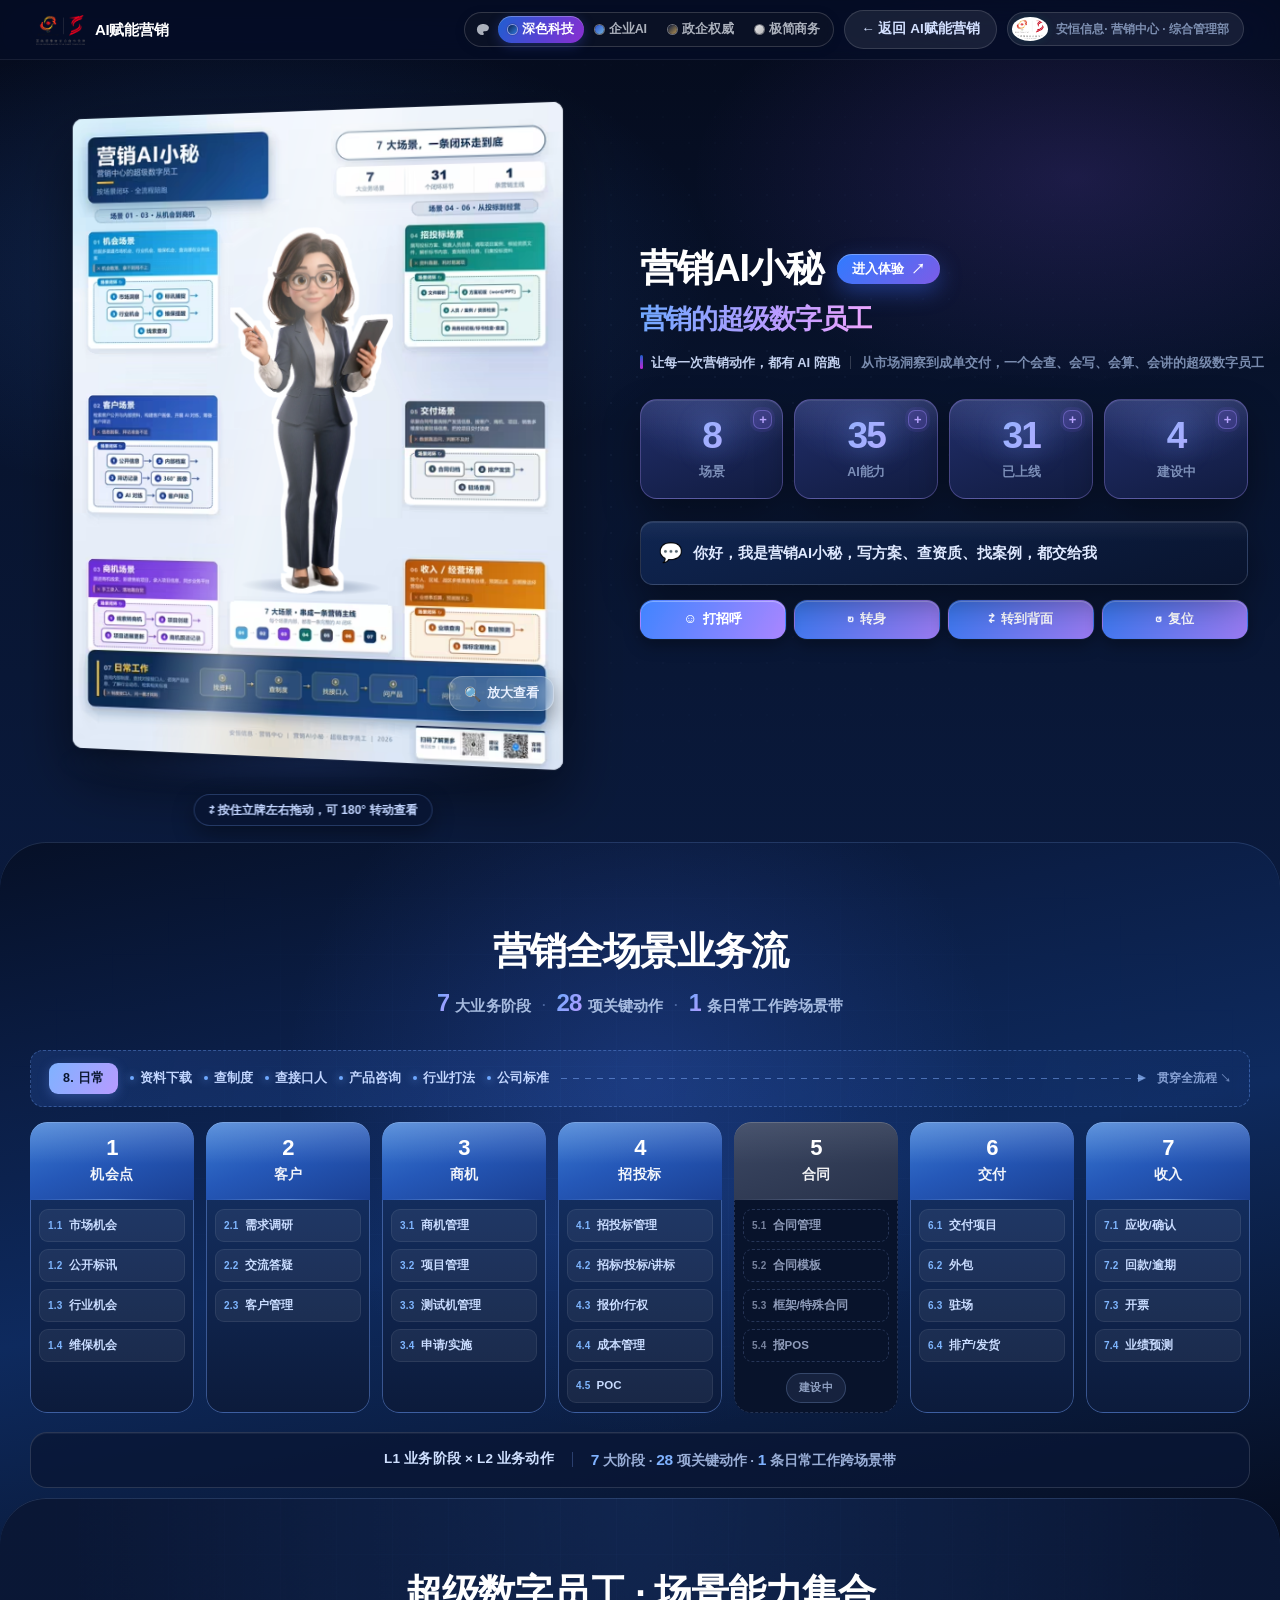
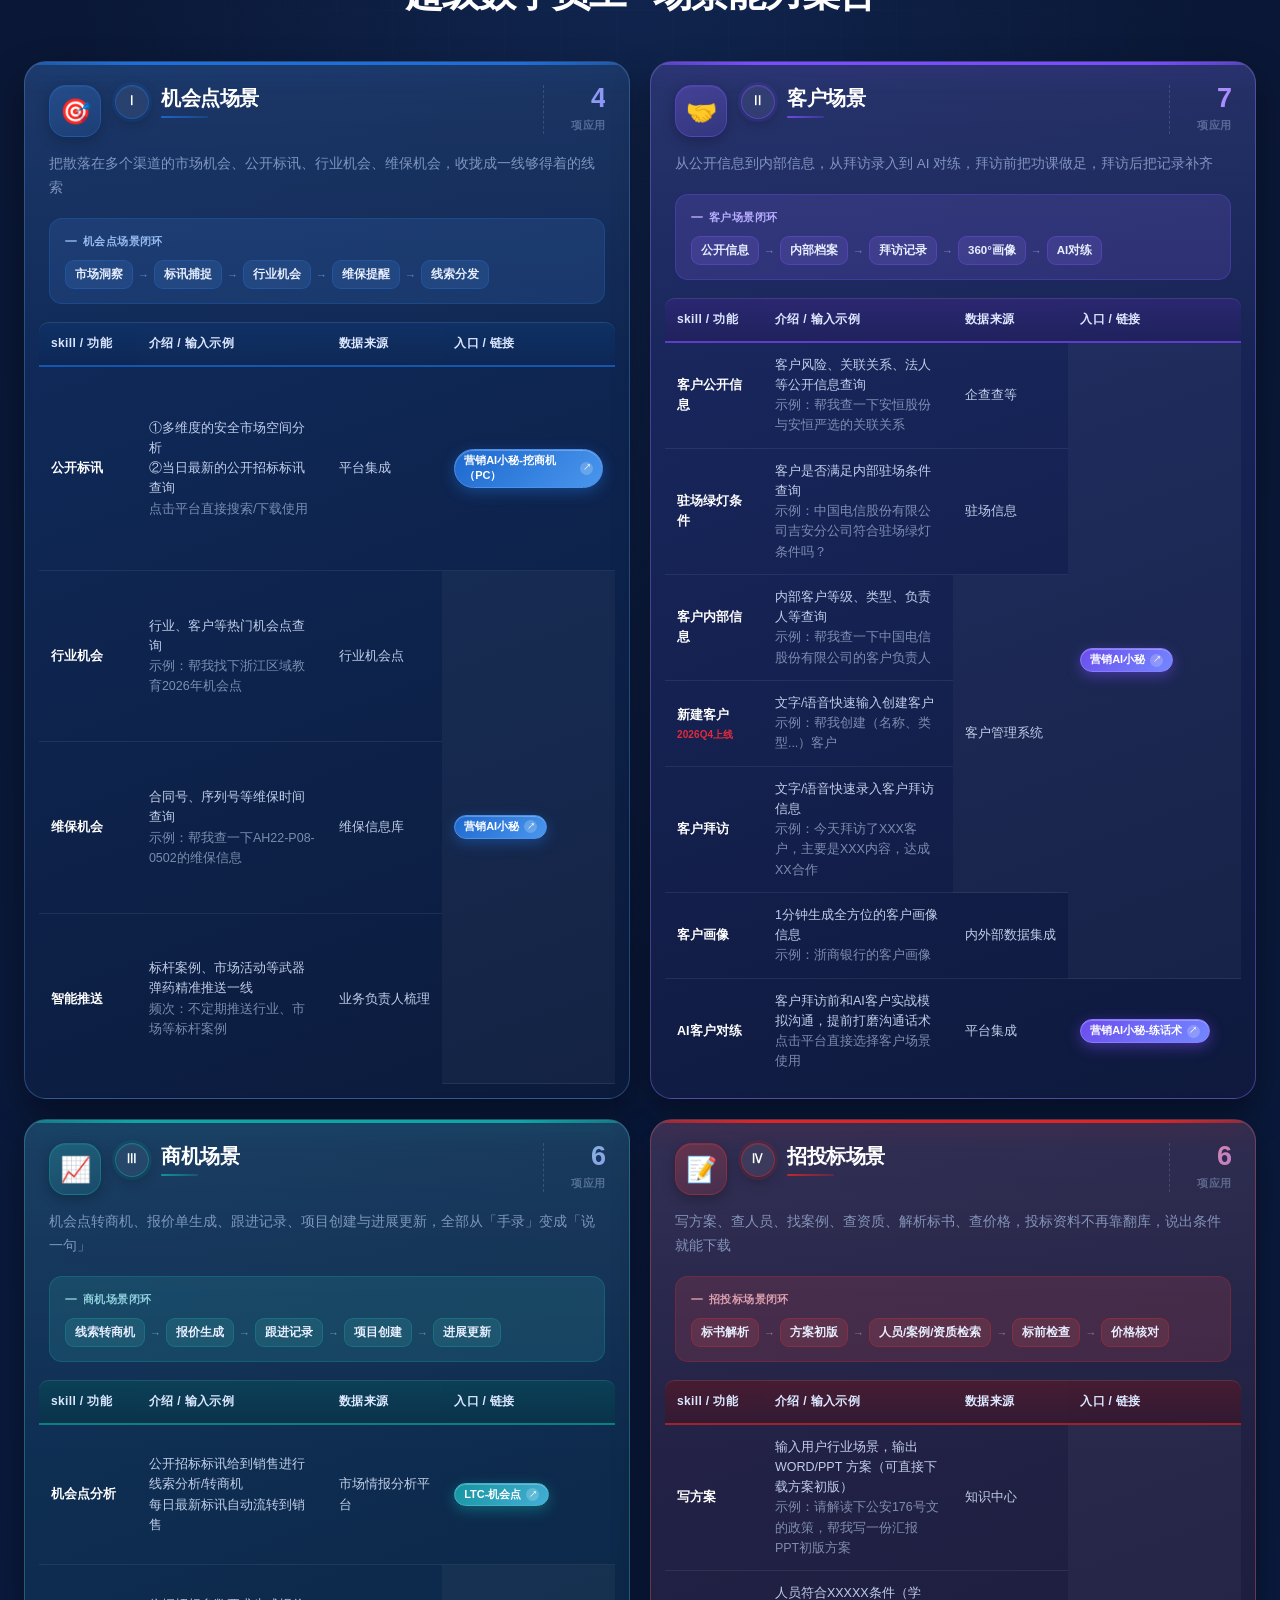
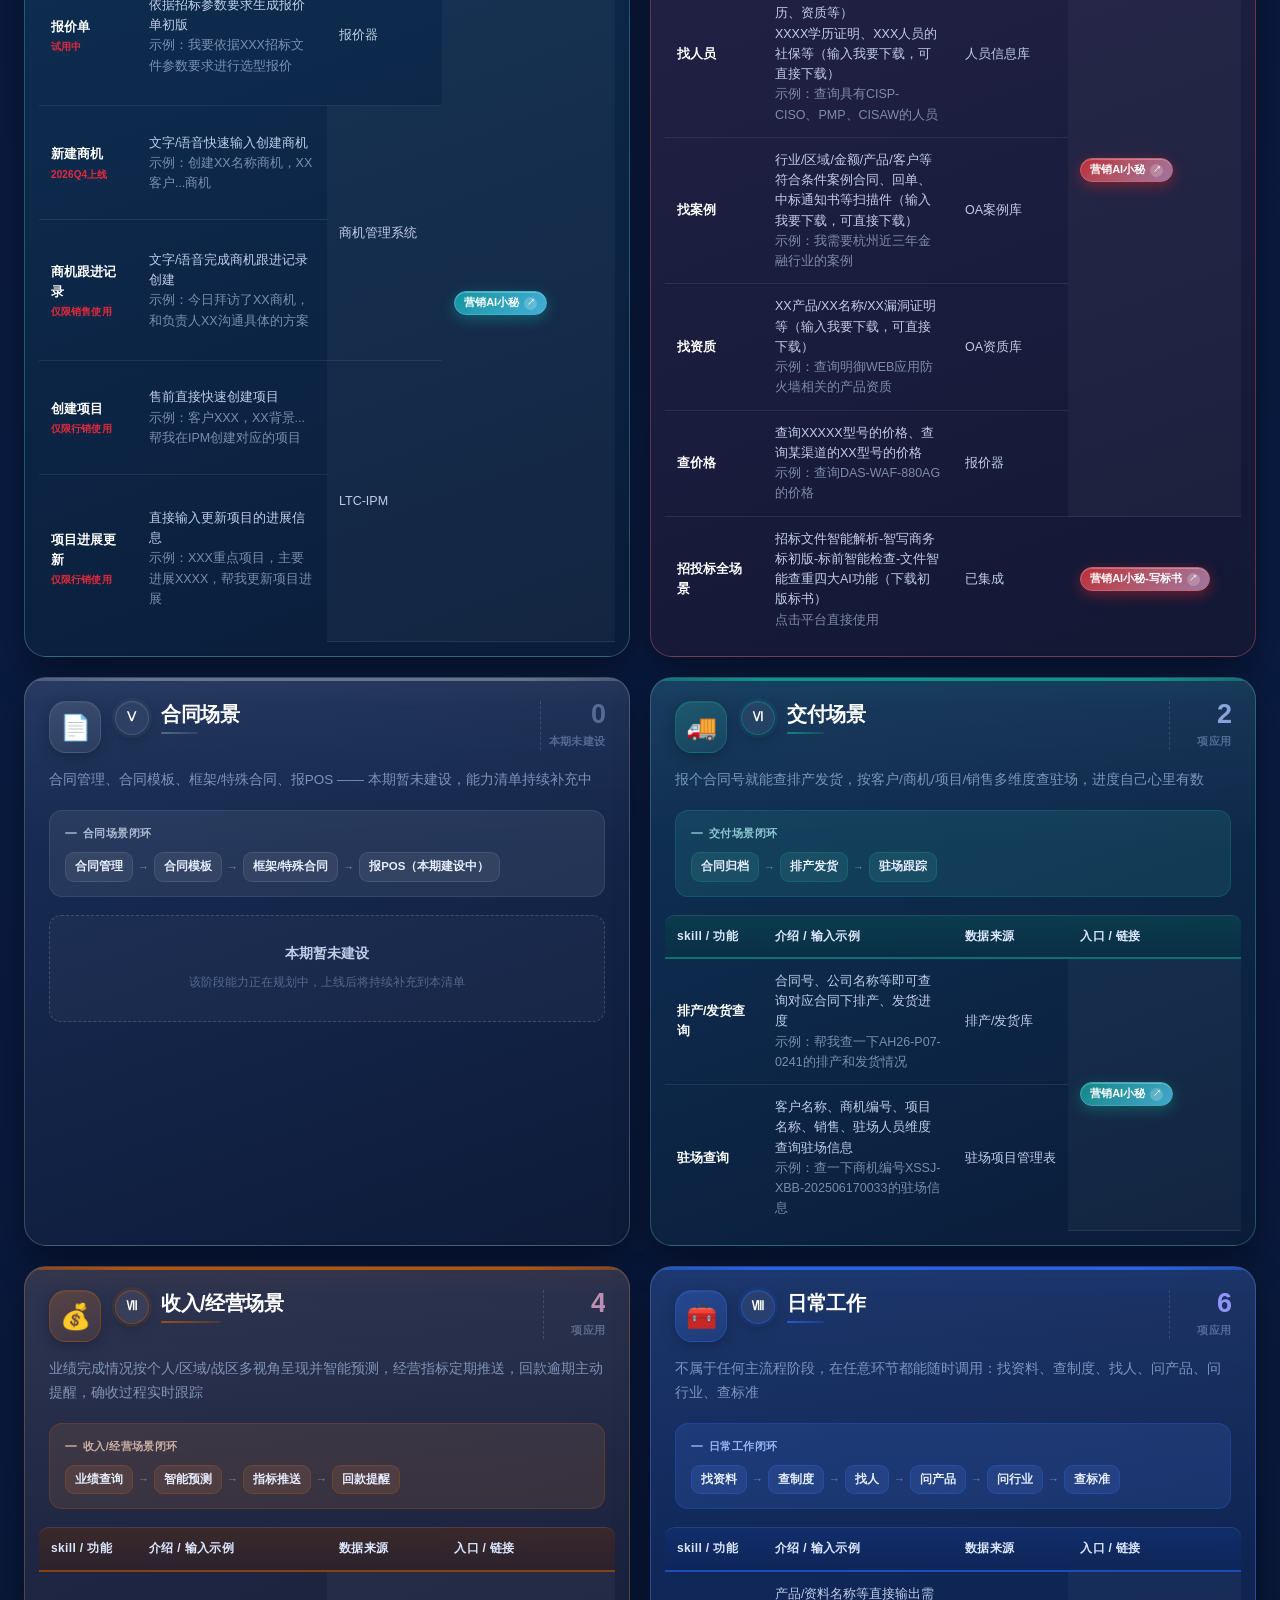
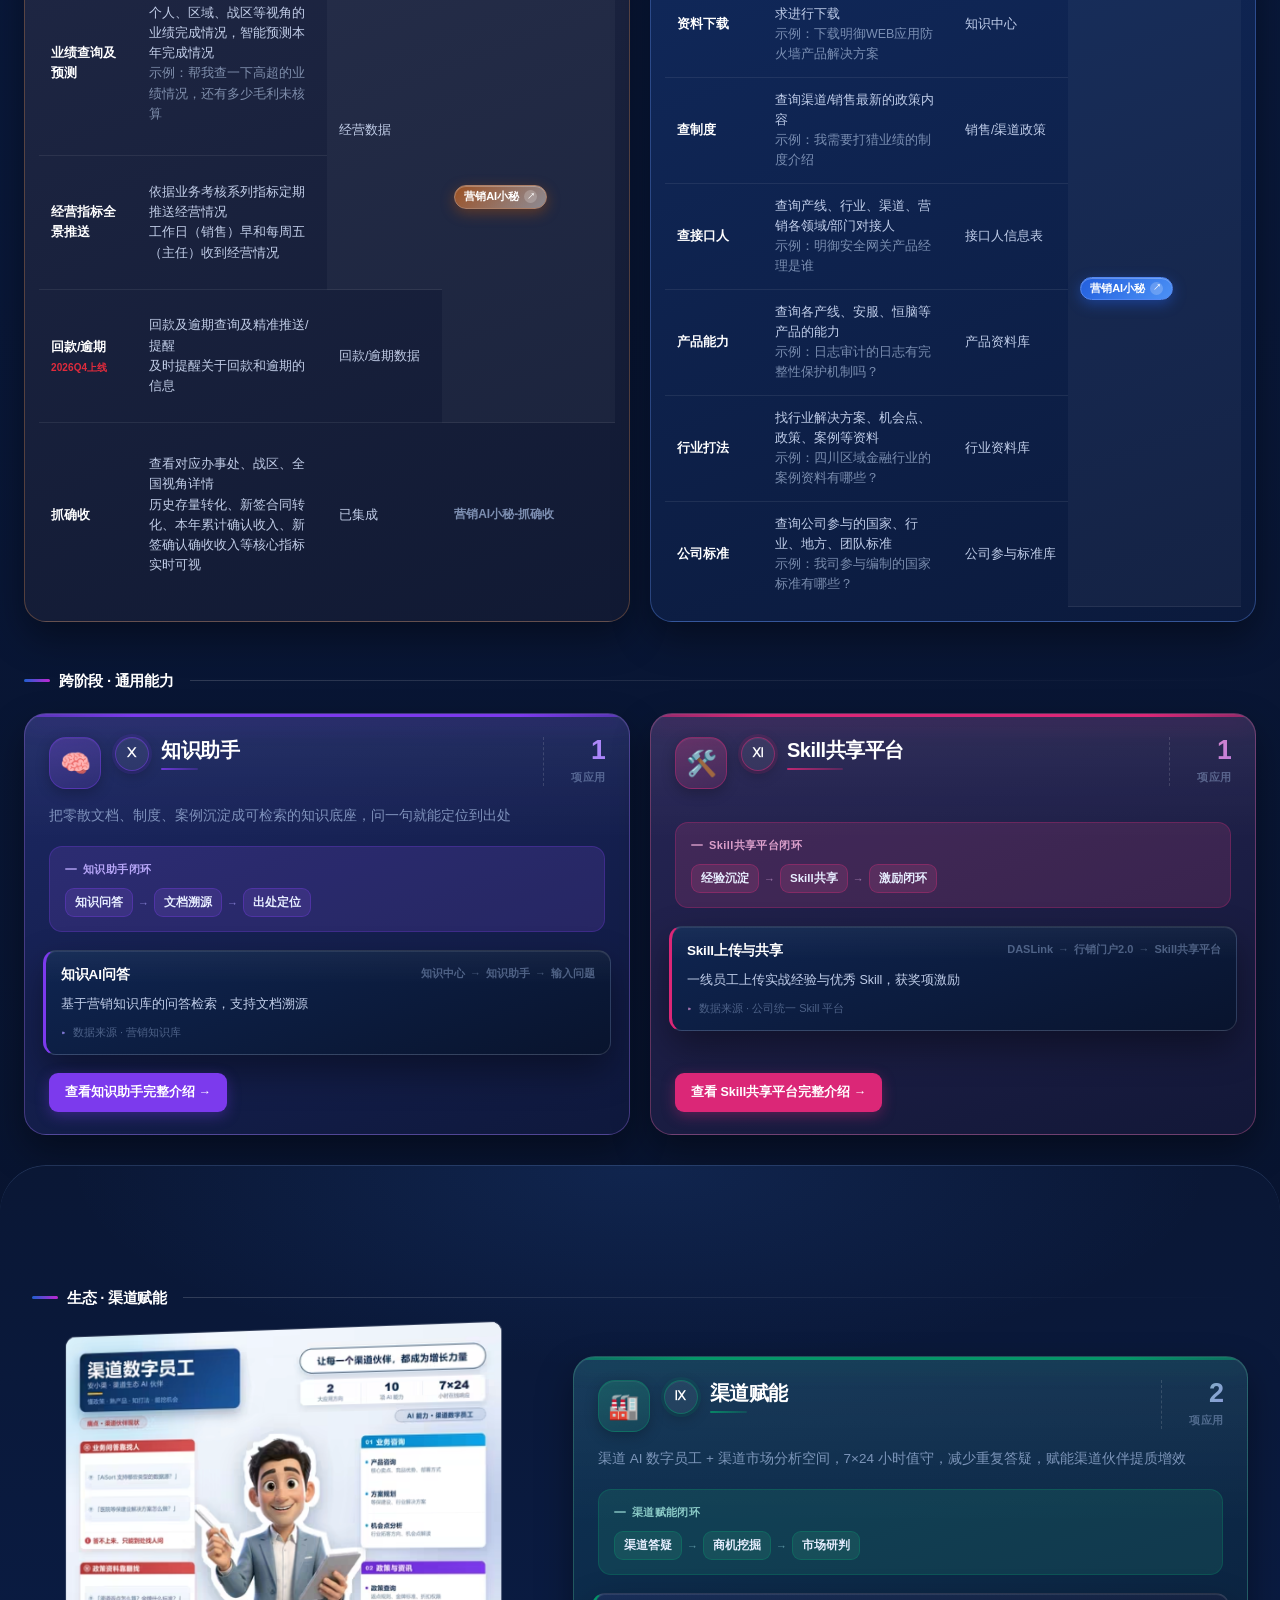
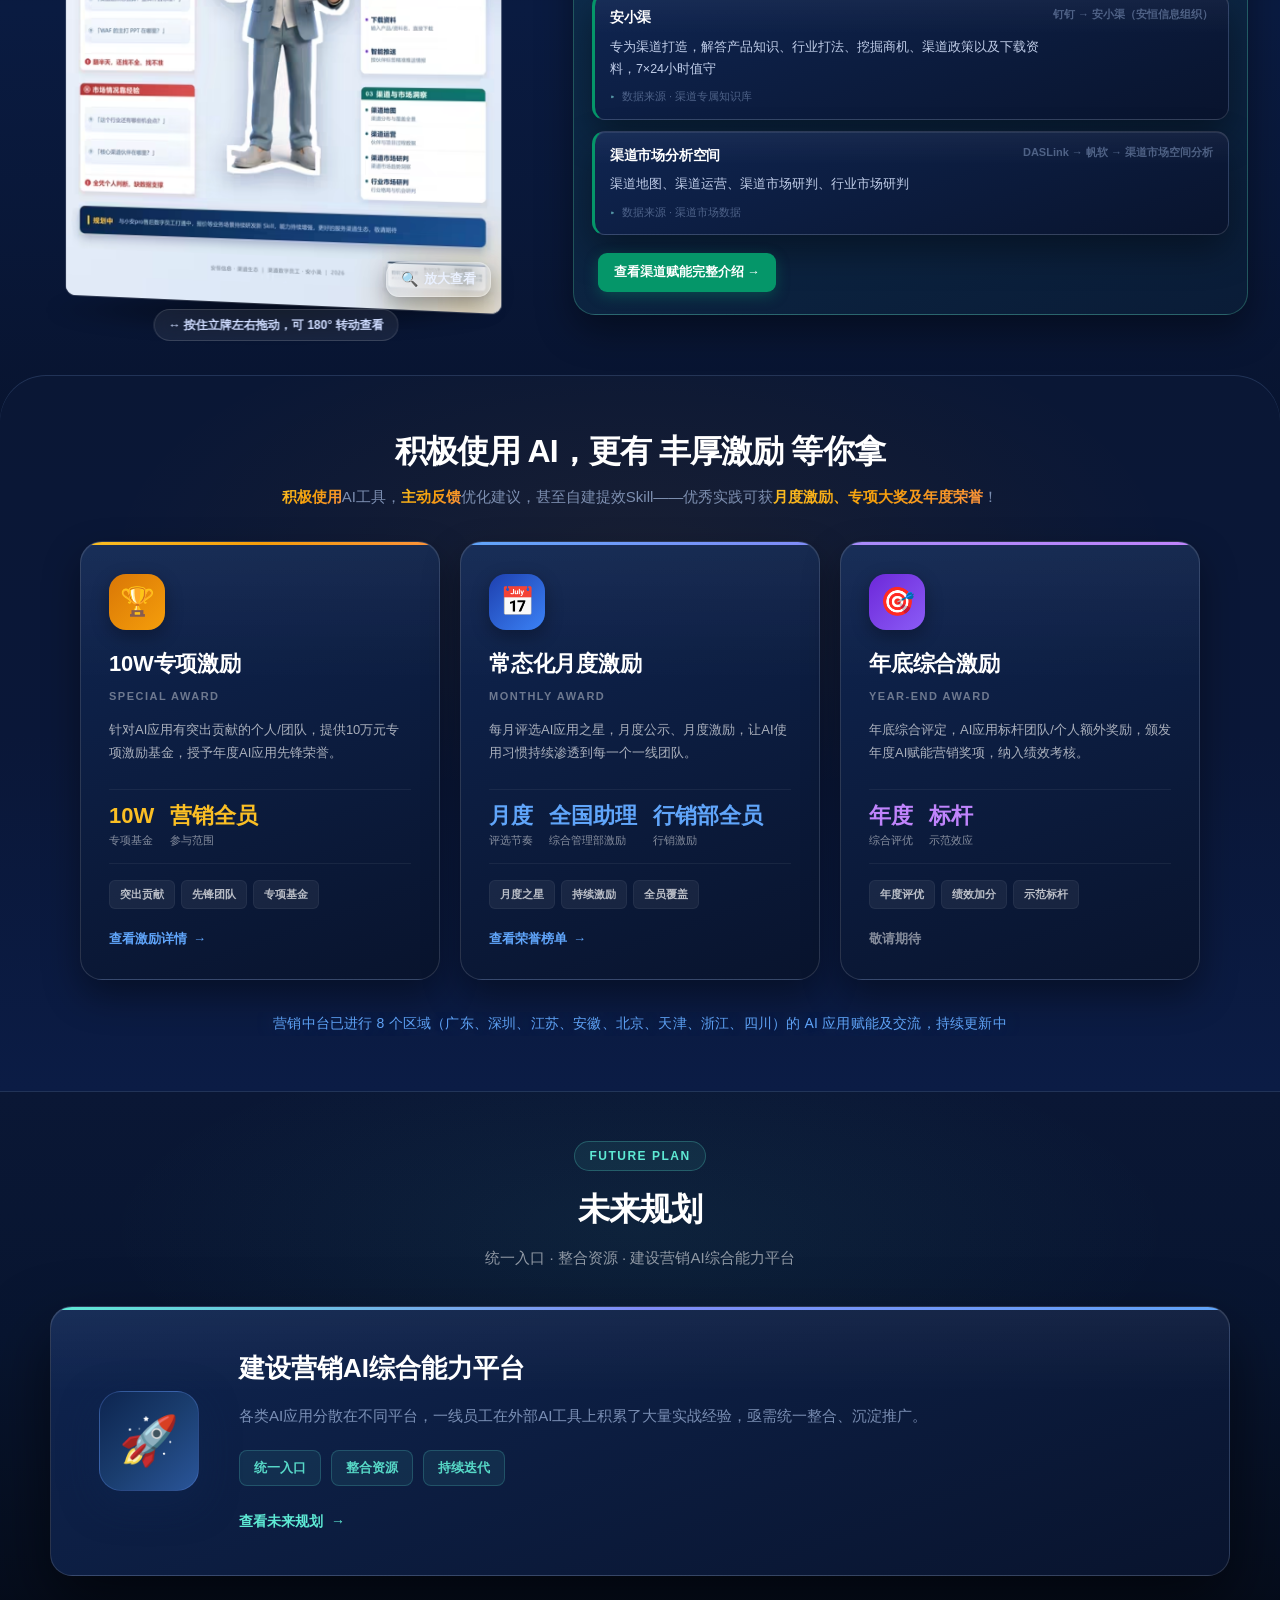
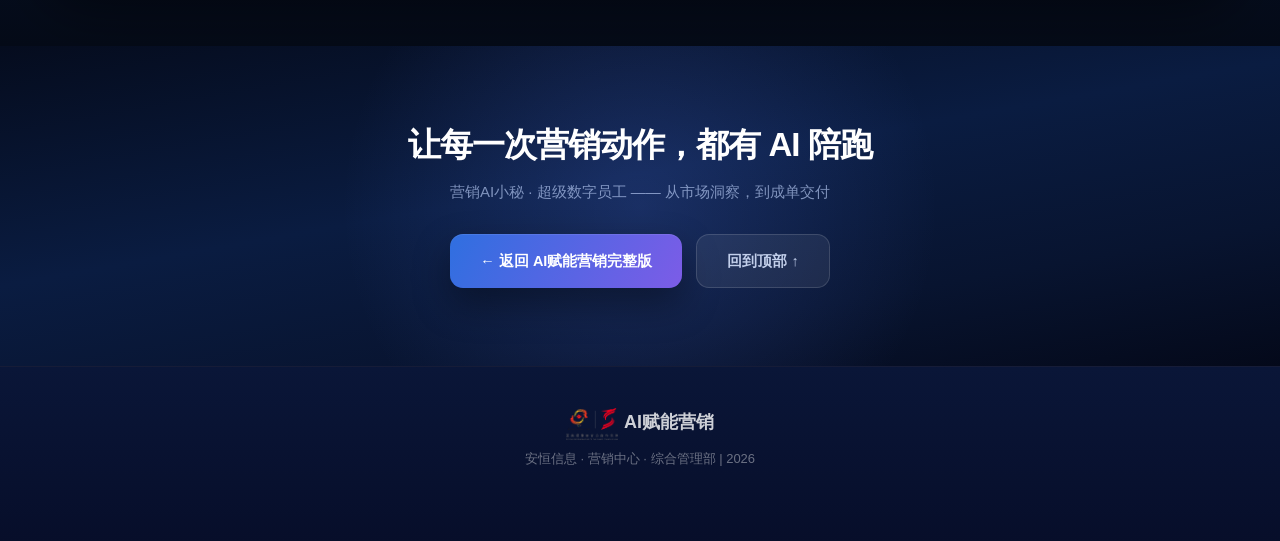
==== commit 3eace7cc: "方案 D（极简商务风·纯白）独立站点：内容克隆自主站，纯白极简主题 + 对比度修正" ====
--- a/digital-employee.html
+++ b/digital-employee.html
@@ -133,7 +133,7 @@
           <span class="de-tagsep"></span>
           <span class="de-lead">从市场洞察到成单交付，一个会查、会写、会算、会讲的超级数字员工</span>
         </div>
-        <div class="de-kpis"><div class="de-kpi" tabindex="0" data-kpi="KPI1"><div class="de-kpi-pop"><div class="kp-t">8 场景</div><div class="kp-l"><span class="kp-i">机会点</span><span class="kp-i">客户</span><span class="kp-i">商机</span><span class="kp-i">招投标</span><span class="kp-i">合同</span><span class="kp-i">交付</span><span class="kp-i">收入/经营</span><span class="kp-i">日常工作</span></div></div><b>8</b><span>场景</span><i class="kp-dot"></i></div><div class="de-kpi" tabindex="0" data-kpi="KPI2"><div class="de-kpi-pop"><div class="kp-t">34 AI能力</div><div class="kp-l"><span class="kp-i">机会点·公开标讯</span><span class="kp-i">机会点·行业机会</span><span class="kp-i">机会点·维保机会</span><span class="kp-i">机会点·智能推送</span><span class="kp-i">客户·客户公开信息</span><span class="kp-i">客户·驻场绿灯条件</span><span class="kp-i">客户·客户内部信息</span><span class="kp-i">客户·新建客户</span><span class="kp-i">客户·客户拜访</span><span class="kp-i">客户·客户画像</span><span class="kp-i">客户·AI客户对练</span><span class="kp-i">商机·机会点分析</span><span class="kp-i">商机·报价单</span><span class="kp-i">商机·新建商机</span><span class="kp-i">商机·商机跟进记录</span><span class="kp-i">商机·创建项目</span><span class="kp-i">商机·项目进展更新</span><span class="kp-i">招投标·写方案</span><span class="kp-i">招投标·找人员</span><span class="kp-i">招投标·找案例</span><span class="kp-i">招投标·找资质</span><span class="kp-i">招投标·查价格</span><span class="kp-i">招投标·招投标全场景</span><span class="kp-i">交付·排产/发货查询</span><span class="kp-i">交付·驻场查询</span><span class="kp-i">收入/经营·业绩查询及预测</span><span class="kp-i">收入/经营·经营指标全景推送</span><span class="kp-i">收入/经营·回款/逾期</span><span class="kp-i">日常工作·资料下载</span><span class="kp-i">日常工作·查制度</span><span class="kp-i">日常工作·查接口人</span><span class="kp-i">日常工作·产品能力</span><span class="kp-i">日常工作·行业打法</span><span class="kp-i">日常工作·公司标准</span></div></div><b>34</b><span>AI能力</span><i class="kp-dot"></i></div><div class="de-kpi" tabindex="0" data-kpi="KPI3"><div class="de-kpi-pop"><div class="kp-t">30 已上线</div><div class="kp-l"><span class="kp-i">机会点·公开标讯</span><span class="kp-i">机会点·行业机会</span><span class="kp-i">机会点·维保机会</span><span class="kp-i">机会点·智能推送</span><span class="kp-i">客户·客户公开信息</span><span class="kp-i">客户·驻场绿灯条件</span><span class="kp-i">客户·客户内部信息</span><span class="kp-i">客户·客户拜访</span><span class="kp-i">客户·客户画像</span><span class="kp-i">客户·AI客户对练</span><span class="kp-i">商机·机会点分析</span><span class="kp-i">商机·商机跟进记录</span><span class="kp-i">商机·创建项目</span><span class="kp-i">商机·项目进展更新</span><span class="kp-i">招投标·写方案</span><span class="kp-i">招投标·找人员</span><span class="kp-i">招投标·找案例</span><span class="kp-i">招投标·找资质</span><span class="kp-i">招投标·查价格</span><span class="kp-i">招投标·招投标全场景</span><span class="kp-i">交付·排产/发货查询</span><span class="kp-i">交付·驻场查询</span><span class="kp-i">收入/经营·业绩查询及预测</span><span class="kp-i">收入/经营·经营指标全景推送</span><span class="kp-i">日常工作·资料下载</span><span class="kp-i">日常工作·查制度</span><span class="kp-i">日常工作·查接口人</span><span class="kp-i">日常工作·产品能力</span><span class="kp-i">日常工作·行业打法</span><span class="kp-i">日常工作·公司标准</span></div></div><b>30</b><span>已上线</span><i class="kp-dot"></i></div><div class="de-kpi" tabindex="0" data-kpi="KPI4"><div class="de-kpi-pop"><div class="kp-t">4 建设中</div><div class="kp-l"><span class="kp-i plan">新建客户（2026Q4）</span><span class="kp-i plan">报价单（试用中）</span><span class="kp-i plan">新建商机（2026Q4）</span><span class="kp-i plan">回款/逾期（2026Q4）</span></div></div><b>4</b><span>建设中</span><i class="kp-dot"></i></div></div>
+        <div class="de-kpis"><div class="de-kpi" tabindex="0" data-kpi="KPI1"><div class="de-kpi-pop"><div class="kp-t">8 场景</div><div class="kp-l"><span class="kp-i">机会点</span><span class="kp-i">客户</span><span class="kp-i">商机</span><span class="kp-i">招投标</span><span class="kp-i">合同</span><span class="kp-i">交付</span><span class="kp-i">收入/经营</span><span class="kp-i">日常工作</span></div></div><b>8</b><span>场景</span><i class="kp-dot"></i></div><div class="de-kpi" tabindex="0" data-kpi="KPI2"><div class="de-kpi-pop"><div class="kp-t">34 AI能力</div><div class="kp-l"><span class="kp-i">机会点·公开标讯</span><span class="kp-i">机会点·行业机会</span><span class="kp-i">机会点·维保机会</span><span class="kp-i">机会点·智能推送</span><span class="kp-i">客户·客户公开信息</span><span class="kp-i">客户·驻场绿灯条件</span><span class="kp-i">客户·客户内部信息</span><span class="kp-i">客户·新建客户</span><span class="kp-i">客户·客户拜访</span><span class="kp-i">客户·客户画像</span><span class="kp-i">客户·AI客户对练</span><span class="kp-i">商机·机会点分析</span><span class="kp-i">商机·报价单</span><span class="kp-i">商机·新建商机</span><span class="kp-i">商机·商机跟进记录</span><span class="kp-i">商机·创建项目</span><span class="kp-i">商机·项目进展更新</span><span class="kp-i">招投标·写方案</span><span class="kp-i">招投标·找人员</span><span class="kp-i">招投标·找案例</span><span class="kp-i">招投标·找资质</span><span class="kp-i">招投标·查价格</span><span class="kp-i">招投标·招投标全场景</span><span class="kp-i">交付·排产/发货查询</span><span class="kp-i">交付·驻场查询</span><span class="kp-i">收入/经营·业绩查询及预测</span><span class="kp-i">收入/经营·经营指标全景推送</span><span class="kp-i">收入/经营·回款/逾期</span><span class="kp-i">收入/经营·抓确收</span><span class="kp-i">日常工作·资料下载</span><span class="kp-i">日常工作·查制度</span><span class="kp-i">日常工作·查接口人</span><span class="kp-i">日常工作·产品能力</span><span class="kp-i">日常工作·行业打法</span><span class="kp-i">日常工作·公司标准</span></div></div><b>35</b><span>AI能力</span><i class="kp-dot"></i></div><div class="de-kpi" tabindex="0" data-kpi="KPI3"><div class="de-kpi-pop"><div class="kp-t">31 已上线</div><div class="kp-l"><span class="kp-i">机会点·公开标讯</span><span class="kp-i">机会点·行业机会</span><span class="kp-i">机会点·维保机会</span><span class="kp-i">机会点·智能推送</span><span class="kp-i">客户·客户公开信息</span><span class="kp-i">客户·驻场绿灯条件</span><span class="kp-i">客户·客户内部信息</span><span class="kp-i">客户·客户拜访</span><span class="kp-i">客户·客户画像</span><span class="kp-i">客户·AI客户对练</span><span class="kp-i">商机·机会点分析</span><span class="kp-i">商机·商机跟进记录</span><span class="kp-i">商机·创建项目</span><span class="kp-i">商机·项目进展更新</span><span class="kp-i">招投标·写方案</span><span class="kp-i">招投标·找人员</span><span class="kp-i">招投标·找案例</span><span class="kp-i">招投标·找资质</span><span class="kp-i">招投标·查价格</span><span class="kp-i">招投标·招投标全场景</span><span class="kp-i">交付·排产/发货查询</span><span class="kp-i">交付·驻场查询</span><span class="kp-i">收入/经营·业绩查询及预测</span><span class="kp-i">收入/经营·经营指标全景推送</span><span class="kp-i">收入/经营·抓确收</span><span class="kp-i">日常工作·资料下载</span><span class="kp-i">日常工作·查制度</span><span class="kp-i">日常工作·查接口人</span><span class="kp-i">日常工作·产品能力</span><span class="kp-i">日常工作·行业打法</span><span class="kp-i">日常工作·公司标准</span></div></div><b>31</b><span>已上线</span><i class="kp-dot"></i></div><div class="de-kpi" tabindex="0" data-kpi="KPI4"><div class="de-kpi-pop"><div class="kp-t">4 建设中</div><div class="kp-l"><span class="kp-i plan">新建客户（2026Q4）</span><span class="kp-i plan">报价单（试用中）</span><span class="kp-i plan">新建商机（2026Q4）</span><span class="kp-i plan">回款/逾期（2026Q4）</span></div></div><b>4</b><span>建设中</span><i class="kp-dot"></i></div></div>
         <div class="de-bubble"><span class="bb-ic">💬</span><span class="bb-tx" id="deSay">你好，我是营销AI小秘，写方案、查资质、找案例，都交给我</span></div>
         <div class="de-acts"><button class="de-act" data-act="hello" data-say="你好，我是营销AI小秘，写方案、查资质、找案例，都交给我"><span class="ic">☺</span>打招呼</button><button class="de-act" data-act="turn" data-say="换个角度，看看我的侧身和背后的支撑结构"><span class="ic">↻</span>转身</button><button class="de-act" data-act="back" data-say="翻到背面，看看这块立牌每天在做的事"><span class="ic">⇄</span>转到背面</button><button class="de-act" data-act="reset" data-say="视角已复位，随时可以再聊"><span class="ic">↺</span>复位</button></div>
       </div>
@@ -301,12 +301,12 @@
       <div class="cap-num">Ⅶ</div>
       <div class="cap-name">收入/经营场景</div>
     </div>
-    <div class="cap-count"><b>3</b><span>项应用</span></div>
-  </div>
-  <div class="cap-desc">业绩完成情况按个人/区域/战区多视角呈现并智能预测，经营指标定期推送，回款逾期主动提醒</div>
+    <div class="cap-count"><b>4</b><span>项应用</span></div>
+  </div>
+  <div class="cap-desc">业绩完成情况按个人/区域/战区多视角呈现并智能预测，经营指标定期推送，回款逾期主动提醒，确收过程实时跟踪</div>
   <div class="cap-loop"><span class="cap-loop-t">收入/经营场景闭环</span><div class="cap-loop-chain"><span class="cp">业绩查询</span><i>→</i><span class="cp">智能预测</span><i>→</i><span class="cp">指标推送</span><i>→</i><span class="cp">回款提醒</span></div></div>
   
-  <div class="cap-tbl-wrap"><table class="cap-tbl"><thead><tr><th>skill / 功能</th><th>介绍 / 输入示例</th><th>数据来源</th><th>入口 / 链接</th></tr></thead><tbody><tr><td class="sk">业绩查询及预测</td><td class="dm">个人、区域、战区等视角的业绩完成情况，智能预测本年完成情况<br><span class="dm-x">示例：帮我查一下高超的业绩情况，还有多少毛利未核算</span></td><td class="dt dt-span" rowspan="2" data-l="数据来源">经营数据</td><td class="ent ent-span" rowspan="3" data-l="入口"><a class="ent ent-chip ent-a" href="https://applink.dingtalk.com/action/jumprobot?dingtalkid=%24%3aLWCP_v1%3a%24jNpCmgi%2fFOAC4IeQJVQM%2bm3Lp3xG0gCb" target="_blank" rel="noopener noreferrer" title="点击跳转前往体验"><span class="ent-n">营销AI小秘</span><i class="ent-arw">↗</i></a></td></tr><tr><td class="sk">经营指标全景推送</td><td class="dm">依据业务考核系列指标定期推送经营情况<br>工作日（销售）早和每周五（主任）收到经营情况</td><td class="dt-m" data-l="数据来源">经营数据</td><td class="ent-m" data-l="入口"><a class="ent ent-chip ent-a" href="https://applink.dingtalk.com/action/jumprobot?dingtalkid=%24%3aLWCP_v1%3a%24jNpCmgi%2fFOAC4IeQJVQM%2bm3Lp3xG0gCb" target="_blank" rel="noopener noreferrer" title="点击跳转前往体验"><span class="ent-n">营销AI小秘</span><i class="ent-arw">↗</i></a></td></tr><tr><td class="sk">回款/逾期<i class="plan-tag">2026Q4上线</i></td><td class="dm">回款及逾期查询及精准推送/提醒<br>及时提醒关于回款和逾期的信息</td><td class="dt" data-l="数据来源">回款/逾期数据</td><td class="ent-m" data-l="入口"><a class="ent ent-chip ent-a" href="https://applink.dingtalk.com/action/jumprobot?dingtalkid=%24%3aLWCP_v1%3a%24jNpCmgi%2fFOAC4IeQJVQM%2bm3Lp3xG0gCb" target="_blank" rel="noopener noreferrer" title="点击跳转前往体验"><span class="ent-n">营销AI小秘</span><i class="ent-arw">↗</i></a></td></tr></tbody></table></div>
+  <div class="cap-tbl-wrap"><table class="cap-tbl"><thead><tr><th>skill / 功能</th><th>介绍 / 输入示例</th><th>数据来源</th><th>入口 / 链接</th></tr></thead><tbody><tr><td class="sk">业绩查询及预测</td><td class="dm">个人、区域、战区等视角的业绩完成情况，智能预测本年完成情况<br><span class="dm-x">示例：帮我查一下高超的业绩情况，还有多少毛利未核算</span></td><td class="dt dt-span" rowspan="2" data-l="数据来源">经营数据</td><td class="ent ent-span" rowspan="3" data-l="入口"><a class="ent ent-chip ent-a" href="https://applink.dingtalk.com/action/jumprobot?dingtalkid=%24%3aLWCP_v1%3a%24jNpCmgi%2fFOAC4IeQJVQM%2bm3Lp3xG0gCb" target="_blank" rel="noopener noreferrer" title="点击跳转前往体验"><span class="ent-n">营销AI小秘</span><i class="ent-arw">↗</i></a></td></tr><tr><td class="sk">经营指标全景推送</td><td class="dm">依据业务考核系列指标定期推送经营情况<br>工作日（销售）早和每周五（主任）收到经营情况</td><td class="dt-m" data-l="数据来源">经营数据</td><td class="ent-m" data-l="入口"><a class="ent ent-chip ent-a" href="https://applink.dingtalk.com/action/jumprobot?dingtalkid=%24%3aLWCP_v1%3a%24jNpCmgi%2fFOAC4IeQJVQM%2bm3Lp3xG0gCb" target="_blank" rel="noopener noreferrer" title="点击跳转前往体验"><span class="ent-n">营销AI小秘</span><i class="ent-arw">↗</i></a></td></tr><tr><td class="sk">回款/逾期<i class="plan-tag">2026Q4上线</i></td><td class="dm">回款及逾期查询及精准推送/提醒<br>及时提醒关于回款和逾期的信息</td><td class="dt" data-l="数据来源">回款/逾期数据</td><td class="ent-m" data-l="入口"><a class="ent ent-chip ent-a" href="https://applink.dingtalk.com/action/jumprobot?dingtalkid=%24%3aLWCP_v1%3a%24jNpCmgi%2fFOAC4IeQJVQM%2bm3Lp3xG0gCb" target="_blank" rel="noopener noreferrer" title="点击跳转前往体验"><span class="ent-n">营销AI小秘</span><i class="ent-arw">↗</i></a></td></tr><tr><td class="sk">抓确收</td><td class="dm">查看对应办事处、战区、全国视角详情<br>历史存量转化、新签合同转化、本年累计确认收入、新签确认确收收入等核心指标实时可视</td><td class="dt" data-l="数据来源">已集成</td><td class="ent" data-l="入口"><span class="ent ent-chip"><span class="ent-n">营销AI小秘-抓确收</span></span></td></tr></tbody></table></div>
   
 </div><div class="cap-card" data-u="18" style="--cc:#2563eb" data-scene="日常工作">
   <div class="cap-top">
--- a/ued-theme-a.css
+++ b/ued-theme-a.css
@@ -380,7 +380,7 @@
 .ss-num { font-size:38px; font-weight:900; line-height:1; background:linear-gradient(90deg,#fbbf24,#fb923c,#f97316); -webkit-background-clip:text; -webkit-text-fill-color:transparent; }
 .ss-label { font-size:13px; color:rgba(255,255,255,.5); margin-top:6px; }
 footer { text-align:center; padding:40px 24px 72px; border-top:1px solid rgba(0,0,0,.05); font-size:13px; color:var(--muted); }
-footer .ft-logo { font-size:18px; font-weight:900; color:var(--brand-teal); margin-bottom:8px; }
+footer .ft-logo { font-size:18px; font-weight:900; color:#0a8064; margin-bottom:8px; }
 .view-counter { display:inline-flex; align-items:center; gap:6px; margin-top:12px; padding:8px 22px; background:linear-gradient(135deg,#0d2550,#1a3d6e); border-radius:28px; color:#fff; font-size:13px; font-weight:600; letter-spacing:.3px; box-shadow:0 4px 20px rgba(13,37,80,.25); transition:all var(--transition); }
 .view-counter:hover { transform:translateY(-1px); box-shadow:0 6px 24px rgba(13,37,80,.3); }
 .view-counter .vc-icon { font-size:16px; }
--- a/ued-theme-b.css
+++ b/ued-theme-b.css
@@ -380,7 +380,7 @@
 .ss-num { font-size:38px; font-weight:900; line-height:1; background:linear-gradient(90deg,rgb(180,98,10),rgb(180,98,10),rgb(156,80,36)); -webkit-background-clip:text; -webkit-text-fill-color:transparent; }
 .ss-label { font-size:13px; color:rgba(14,27,58,0.5); margin-top:6px; }
 footer { text-align:center; padding:40px 24px 72px; border-top:1px solid rgba(14,27,58,0.05); font-size:13px; color:var(--muted); }
-footer .ft-logo { font-size:18px; font-weight:900; color:var(--brand-teal); margin-bottom:8px; }
+footer .ft-logo { font-size:18px; font-weight:900; color:rgb(11,114,94); margin-bottom:8px; }
 .view-counter { display:inline-flex; align-items:center; gap:6px; margin-top:12px; padding:8px 22px; background:linear-gradient(135deg,rgb(47,91,234),rgb(47,91,234)); border-radius:28px; color:rgb(14,27,58); font-size:13px; font-weight:600; letter-spacing:.3px; box-shadow:0 4px 20px rgba(13,37,80,0.25); transition:all var(--transition); }
 .view-counter:hover { transform:translateY(-1px); box-shadow:0 6px 24px rgba(13,37,80,0.3); }
 .view-counter .vc-icon { font-size:16px; }
@@ -941,6 +941,12 @@
 .future-home-icon { background:linear-gradient(135deg,#2f5bea,#1e3fa8) !important; color:#fff !important; }
 .view-counter, .view-counter span { color:#ffffff !important; }
 .view-counter .vc-num { background-image:linear-gradient(90deg,#ffffff 0%,#d7e3ff 100%) !important; }
+/* ⚠️ 上面那条不够：D 的深色遗留修正里有 `.view-counter *{background:#0a0a0a !important}`，
+   shorthand 会把 vc-num 的 background-clip:text 重置成 border-box → 白渐变涂满整个数字框
+   （用户看到的就是一个白块、数字消失）。vc-num 直接给实心白字并显式恢复 clip。 */
+.view-counter .vc-num { background:none !important; background-image:none !important;
+  -webkit-background-clip:text !important; -webkit-text-fill-color:#ffffff !important;
+  color:#ffffff !important; }
 /* 深色实底「路径标签」：白字 */
 .path-tag-link, a.path-tag-link, .app-col a.path-tag-link { color:#ffffff !important; }
 .path-tag-link .arr { color:rgba(255,255,255,.75) !important; }
@@ -998,3 +1004,29 @@
 [data-u="43"]{background:linear-gradient(135deg,rgb(186,227,247),rgb(197,225,241)) !important;color:rgb(14,27,58) !important;}
 [data-u="44"]{background:linear-gradient(135deg,rgb(216,219,250),rgb(111,79,212)) !important;color:rgb(14,27,58) !important;}
 [data-u="45"]{background:linear-gradient(135deg,rgb(216,219,250),rgb(111,79,212)) !important;}
+
+
+/* ==== B · 对比度终修：重映射把「白字压深渐变」错翻成「深字压深渐变」 ==== */
+/* 导航主按钮：渐变里浅紫端 rgb(201,182,245) 对白字/深字都不达标 → 收敛为深蓝→蓝紫双标 + 白字 */
+a.nav-de-btn, .nav-de-btn {
+  background:linear-gradient(118deg,#1e3fa8 0%,#5b3fd4 100%) !important;
+  color:#ffffff !important;
+}
+.nav-de-btn > span { color:#ffffff !important; }
+/* 首页 hero 右上角圆钮的标签胶囊：同上 */
+.hero-de-orb .orb-label {
+  background:linear-gradient(118deg,#1e3fa8 0%,#5b3fd4 100%) !important;
+  color:#ffffff !important;
+}
+/* 数字员工页 tagline：de-panel 在 B 里被重映射成浅紫渐变（首标 rgb(169,176,226)），
+   重映射又把字色压成中灰 → 直接给深藏蓝字（对比 ≈6.2） */
+.de-panel .de-tagline .de-slogan { color:#22314e !important; }
+.de-panel .de-tagline .de-lead { color:#3d4c70 !important; }
+/* 「N 项应用」计数：.cap-count b 是**渐变裁切文字**（fill:transparent + 渐变当字色），
+   B 的重映射把渐变整体提亮成中浅蓝紫、最浅一条近白 #EBE7FC → 浅底上几乎不可见
+   → 全站最显眼的计数位，直接改实心深藏蓝（并恢复被 clip 吃掉的 fill） */
+.cap-count b { background:none !important; background-image:none !important;
+  -webkit-text-fill-color:#1e3fa8 !important; color:#1e3fa8 !important; }
+.cap-count span { color:#5a6784 !important; }
+.cap-count.plan b { background-image:none !important;
+  -webkit-text-fill-color:#7d879c !important; color:#7d879c !important; }
--- a/ued-theme-c.css
+++ b/ued-theme-c.css
@@ -380,7 +380,7 @@
 .ss-num { font-size:38px; font-weight:900; line-height:1; background:linear-gradient(90deg,rgb(251,191,36),rgb(251,146,60),rgb(249,115,22)); -webkit-background-clip:text; -webkit-text-fill-color:transparent; }
 .ss-label { font-size:13px; color:rgba(255,255,255,0.5); margin-top:6px; }
 footer { text-align:center; padding:40px 24px 72px; border-top:1px solid rgba(0,0,0,0.05); font-size:13px; color:var(--muted); }
-footer .ft-logo { font-size:18px; font-weight:900; color:var(--brand-teal); margin-bottom:8px; }
+footer .ft-logo { font-size:18px; font-weight:900; color:rgb(211,227,223); margin-bottom:8px; }
 .view-counter { display:inline-flex; align-items:center; gap:6px; margin-top:12px; padding:8px 22px; background:linear-gradient(135deg,rgb(12,33,72),rgb(23,55,99)); border-radius:28px; color:rgb(255,255,255); font-size:13px; font-weight:600; letter-spacing:.3px; box-shadow:0 4px 20px rgba(13,37,80,0.25); transition:all var(--transition); }
 .view-counter:hover { transform:translateY(-1px); box-shadow:0 6px 24px rgba(13,37,80,0.3); }
 .view-counter .vc-icon { font-size:16px; }
@@ -964,7 +964,7 @@
   background:linear-gradient(135deg,#d4b878,#c9a35a) !important;
   color:#0a1a3f !important;
 }
-.view-counter .vc-num { background-image:none !important; color:#ffffff !important; }
+.view-counter .vc-num { background-image:none !important; color:#ffffff !important; -webkit-text-fill-color:#ffffff !important; }
 /* 渐变裁切文字：渐变里混了青色 #5eead4（不在「蓝紫→金」映射区间），
    只改一半会出来「青→金」的脏过渡，这里显式给纯金色渐变。 */
 .hero h1 em, .text-highlight,
@@ -992,6 +992,16 @@
 /* 1. path-tag 非链接版：c_map_fg 把蓝紫 → 深金，但深金压在深蓝面上看不清 → 提到亮金 */
 .path-tag { color:#d4b878 !important; }
 .path-tag .arr { color:rgba(212,184,120,.65) !important; }
+/* 立牌背面信息卡：C 里卡底被重映射成深藏蓝 rgb(31,45,74)，基础真源把 .t/.d 加深到 #5f6f8f
+   在深底上只有 r≈2.7 → C 单独给浅银灰 */
+.de-bi-mid .t, .de-bi-mid .d { color:#9fb0cd !important; }
+/* 「N 项应用」计数：c_remap 后渐变里混进深墨蓝端（#153F57 压深蓝底 r≈1.6）→ 统一亮金渐变 */
+.cap-count b { background-image:linear-gradient(120deg,#e0c88f 0%,#f3e6c3 100%) !important; }
+.cap-count span { color:#b8c2d6 !important; }
+/* 规划中（0 项应用）的计数：基础真源给的是灰字实色，但上面的亮金渐变 !important 会把
+   .plan 也盖掉 → 单个「0」被渐变填成金块（用户反馈不好看）。plan 恢复灰字实色。 */
+.cap-count.plan b { background-image:none !important;
+  -webkit-text-fill-color:#98a4bc !important; color:#98a4bc !important; }
 
 /* 2. 首页/卡牌图标块：原渐变没被 c_restyle 改色，且 emoji 文本色继承自 <a> 默认蓝 →
       强制金渐变 + 深字（[data-u] 提高特异性，确保覆盖内联 [data-u="N"]） */
--- a/ued-theme-d.css
+++ b/ued-theme-d.css
@@ -380,7 +380,7 @@
 .ss-num { font-size:38px; font-weight:900; line-height:1; background:linear-gradient(90deg,rgb(82,76,62),rgb(87,76,66),rgb(89,72,61)); -webkit-background-clip:text; -webkit-text-fill-color:transparent; }
 .ss-label { font-size:13px; color:rgba(10,10,10,0.5); margin-top:6px; }
 footer { text-align:center; padding:40px 24px 72px; border-top:1px solid rgba(24,27,35,0.05); font-size:13px; color:var(--muted); }
-footer .ft-logo { font-size:18px; font-weight:900; color:var(--brand-teal); margin-bottom:8px; }
+footer .ft-logo { font-size:18px; font-weight:900; color:rgb(50,70,66); margin-bottom:8px; }
 .view-counter { display:inline-flex; align-items:center; gap:6px; margin-top:12px; padding:8px 22px; background:linear-gradient(135deg,rgb(26,26,26),rgb(26,26,26)); border-radius:28px; color:rgb(10,10,10); font-size:13px; font-weight:600; letter-spacing:.3px; box-shadow:0 4px 20px rgba(30,36,46,0.25); transition:all var(--transition); }
 .view-counter:hover { transform:translateY(-1px); box-shadow:0 6px 24px rgba(30,36,46,0.3); }
 .view-counter .vc-icon { font-size:16px; }
@@ -935,6 +935,12 @@
 .future-home-icon { background:linear-gradient(135deg,#2f5bea,#1e3fa8) !important; color:#fff !important; }
 .view-counter, .view-counter span { color:#ffffff !important; }
 .view-counter .vc-num { background-image:linear-gradient(90deg,#ffffff 0%,#d7e3ff 100%) !important; }
+/* ⚠️ 上面那条不够：D 的深色遗留修正里有 `.view-counter *{background:#0a0a0a !important}`，
+   shorthand 会把 vc-num 的 background-clip:text 重置成 border-box → 白渐变涂满整个数字框
+   （用户看到的就是一个白块、数字消失）。vc-num 直接给实心白字并显式恢复 clip。 */
+.view-counter .vc-num { background:none !important; background-image:none !important;
+  -webkit-background-clip:text !important; -webkit-text-fill-color:#ffffff !important;
+  color:#ffffff !important; }
 /* 深色实底「路径标签」：白字 */
 .path-tag-link, a.path-tag-link, .app-col a.path-tag-link { color:#ffffff !important; }
 .path-tag-link .arr { color:rgba(255,255,255,.75) !important; }
@@ -962,6 +968,33 @@
   border:1px solid #e8e8e8 !important;
 }
 .app-content a:hover, .app-col-inner a:hover { color:#2f5bea !important; border-color:#2f5bea !important; }
+/* scene 页「路径标签」链接：LIGHT_FIX 里 `.app-col a.path-tag-link{color:#fff!important}`（特异度 0,2,1）
+   压过了上面 .app-col-inner a（0,1,1），成了白底白字 → 这里用同级特异度 + 后写者赢 消解冲突 */
+.app-col a.path-tag-link, .app-col-inner a.path-tag-link, .app-content a.path-tag-link {
+  background:#ffffff !important; background-image:none !important;
+  color:#0a0a0a !important; border:1px solid #e8e8e8 !important;
+}
+.app-col a.path-tag-link .arr, .app-col-inner a.path-tag-link .arr,
+.app-content a.path-tag-link .arr { color:rgba(10,10,10,.55) !important; }
+.app-col a.path-tag-link:hover, .app-col-inner a.path-tag-link:hover,
+.app-content a.path-tag-link:hover { color:#2f5bea !important; border-color:#2f5bea !important; }
+.app-col a.path-tag-link:hover .arr, .app-col-inner a.path-tag-link:hover .arr,
+.app-content a.path-tag-link:hover .arr { color:#2f5bea !important; }
+/* 立牌背面按钮：D 重映射把「深藏蓝底白字」翻成「近黑底近黑字」(r=1.52)
+   → D 极简风：白底发丝边 + 近黑字（与路径标签一致） */
+.de-back .de-lb-btn {
+  background:#ffffff !important; background-image:none !important;
+  border:1px solid #d9d9d9 !important; color:#0a0a0a !important;
+  box-shadow:0 8px 22px rgba(0,0,0,.08) !important;
+}
+.de-back .de-lb-btn:hover { background:#f0f0f0 !important; }
+/* 「N 项应用」计数：D 的重映射把渐变字色推到近白 #FB FCFD → 白底上完全不可见
+   （用户最初报障的就是这里） → 实心近黑 */
+.cap-count b { background:none !important; background-image:none !important;
+  -webkit-text-fill-color:#0a0a0a !important; color:#0a0a0a !important; }
+.cap-count span { color:#4d4f54 !important; }
+.cap-count.plan b { background-image:none !important;
+  -webkit-text-fill-color:#8a8a8a !important; color:#8a8a8a !important; }
 
 /* ---- 内联样式外置 ---- */
 [data-u="1"]{background:linear-gradient(135deg,rgb(250,250,250),rgb(250,250,250)) !important;}
--- a/ued-page-de-a.css
+++ b/ued-page-de-a.css
@@ -168,9 +168,9 @@
 .de-bi-mid { margin:auto 0; text-align:center; }
 .de-bi-mid .n { font-size:29px; font-weight:800; color:#1b2b4d; letter-spacing:-.8px; }
 .de-bi-mid .s { font-size:13px; font-weight:700; letter-spacing:2.4px; color:#7c88a0; margin-top:5px; }
-.de-bi-mid .t { font-size:11.5px; color:#9aa4b8; margin-top:10px; }
+.de-bi-mid .t { font-size:11.5px; color:#5f6f8f; margin-top:10px; }
 .de-bi-sep { height:1px; background:repeating-linear-gradient(90deg,#cdd5e2 0 5px,transparent 5px 10px); margin:13px 14%; }
-.de-bi-mid .d { font-size:10.5px; color:#98a3b7; line-height:1.85; margin-top:4px; }
+.de-bi-mid .d { font-size:10.5px; color:#5f6f8f; line-height:1.85; margin-top:4px; }
 .de-bi-spec { display:grid; grid-template-columns:1fr 1fr; gap:5px 10px; margin:14px 6% 0; }
 .de-bi-spec span { font-size:9px; color:#a6afc0; letter-spacing:.2px; white-space:nowrap; }
 .de-bi-spec b { color:#7f8b9f; font-weight:600; }
@@ -794,6 +794,10 @@
 .de-lb-btn { background:rgba(255,255,255,.14); border:1px solid rgba(255,255,255,.26); color:#eaf1ff;
   box-shadow:0 8px 22px rgba(0,0,0,.34); }
 .de-lb-btn:hover { background:rgba(255,255,255,.24); box-shadow:0 12px 28px rgba(0,0,0,.42); }
+/* 立牌背面是白底（.de-back{background:#fff}），玻璃浅字在白底上 r≈1.1 看不清
+   → 背面按钮改深藏蓝实底 + 白字 */
+.de-back .de-lb-btn { background:rgba(13,37,80,.90); border:1px solid rgba(255,255,255,.32); color:#ffffff; }
+.de-back .de-lb-btn:hover { background:rgba(13,37,80,.98); box-shadow:0 12px 28px rgba(13,37,80,.38); }
 
 /* 文案层级：白 → 浅蓝 */
 .de-h2 { color:#fff; }
--- a/ued-page-de-b.css
+++ b/ued-page-de-b.css
@@ -168,9 +168,9 @@
 .de-bi-mid { margin:auto 0; text-align:center; }
 .de-bi-mid .n { font-size:29px; font-weight:800; color:rgb(27,43,77); letter-spacing:-.8px; }
 .de-bi-mid .s { font-size:13px; font-weight:700; letter-spacing:2.4px; color:rgb(89,101,128); margin-top:5px; }
-.de-bi-mid .t { font-size:11.5px; color:rgb(90,101,126); margin-top:10px; }
+.de-bi-mid .t { font-size:11.5px; color:rgb(86,101,133); margin-top:10px; }
 .de-bi-sep { height:1px; background:repeating-linear-gradient(90deg,rgb(215,222,232) 0 5px,transparent 5px 10px); margin:13px 14%; }
-.de-bi-mid .d { font-size:10.5px; color:rgb(90,101,126); line-height:1.85; margin-top:4px; }
+.de-bi-mid .d { font-size:10.5px; color:rgb(86,101,133); line-height:1.85; margin-top:4px; }
 .de-bi-spec { display:grid; grid-template-columns:1fr 1fr; gap:5px 10px; margin:14px 6% 0; }
 .de-bi-spec span { font-size:9px; color:rgb(90,101,125); letter-spacing:.2px; white-space:nowrap; }
 .de-bi-spec b { color:rgb(89,101,125); font-weight:600; }
@@ -793,6 +793,10 @@
 .de-lb-btn { background:rgba(246,248,252,0.14); border:1px solid rgba(221,227,240,0.26); color:rgb(90,101,126);
   box-shadow:0 8px 22px rgba(14,27,58,0.34); }
 .de-lb-btn:hover { background:rgba(246,248,252,0.24); box-shadow:0 12px 28px rgba(14,27,58,0.42); }
+/* 立牌背面是白底（.de-back{background:rgb(246,248,252)}），玻璃浅字在白底上 r≈1.1 看不清
+   → 背面按钮改深藏蓝实底 + 白字 */
+.de-back .de-lb-btn { background:rgba(47,91,234,0.9); border:1px solid rgba(221,227,240,0.32); color:rgb(14,27,58); }
+.de-back .de-lb-btn:hover { background:rgba(47,91,234,0.98); box-shadow:0 12px 28px rgba(13,37,80,0.38); }
 
 /* 文案层级：白 → 浅蓝 */
 .de-h2 { color:rgb(14,27,58); }
@@ -1425,6 +1429,12 @@
 .future-home-icon { background:linear-gradient(135deg,#2f5bea,#1e3fa8) !important; color:#fff !important; }
 .view-counter, .view-counter span { color:#ffffff !important; }
 .view-counter .vc-num { background-image:linear-gradient(90deg,#ffffff 0%,#d7e3ff 100%) !important; }
+/* ⚠️ 上面那条不够：D 的深色遗留修正里有 `.view-counter *{background:#0a0a0a !important}`，
+   shorthand 会把 vc-num 的 background-clip:text 重置成 border-box → 白渐变涂满整个数字框
+   （用户看到的就是一个白块、数字消失）。vc-num 直接给实心白字并显式恢复 clip。 */
+.view-counter .vc-num { background:none !important; background-image:none !important;
+  -webkit-background-clip:text !important; -webkit-text-fill-color:#ffffff !important;
+  color:#ffffff !important; }
 /* 深色实底「路径标签」：白字 */
 .path-tag-link, a.path-tag-link, .app-col a.path-tag-link { color:#ffffff !important; }
 .path-tag-link .arr { color:rgba(255,255,255,.75) !important; }
@@ -1482,3 +1492,29 @@
 [data-u="43"]{background:linear-gradient(135deg,rgb(186,227,247),rgb(197,225,241)) !important;color:rgb(14,27,58) !important;}
 [data-u="44"]{background:linear-gradient(135deg,rgb(216,219,250),rgb(111,79,212)) !important;color:rgb(14,27,58) !important;}
 [data-u="45"]{background:linear-gradient(135deg,rgb(216,219,250),rgb(111,79,212)) !important;}
+
+
+/* ==== B · 对比度终修：重映射把「白字压深渐变」错翻成「深字压深渐变」 ==== */
+/* 导航主按钮：渐变里浅紫端 rgb(201,182,245) 对白字/深字都不达标 → 收敛为深蓝→蓝紫双标 + 白字 */
+a.nav-de-btn, .nav-de-btn {
+  background:linear-gradient(118deg,#1e3fa8 0%,#5b3fd4 100%) !important;
+  color:#ffffff !important;
+}
+.nav-de-btn > span { color:#ffffff !important; }
+/* 首页 hero 右上角圆钮的标签胶囊：同上 */
+.hero-de-orb .orb-label {
+  background:linear-gradient(118deg,#1e3fa8 0%,#5b3fd4 100%) !important;
+  color:#ffffff !important;
+}
+/* 数字员工页 tagline：de-panel 在 B 里被重映射成浅紫渐变（首标 rgb(169,176,226)），
+   重映射又把字色压成中灰 → 直接给深藏蓝字（对比 ≈6.2） */
+.de-panel .de-tagline .de-slogan { color:#22314e !important; }
+.de-panel .de-tagline .de-lead { color:#3d4c70 !important; }
+/* 「N 项应用」计数：.cap-count b 是**渐变裁切文字**（fill:transparent + 渐变当字色），
+   B 的重映射把渐变整体提亮成中浅蓝紫、最浅一条近白 #EBE7FC → 浅底上几乎不可见
+   → 全站最显眼的计数位，直接改实心深藏蓝（并恢复被 clip 吃掉的 fill） */
+.cap-count b { background:none !important; background-image:none !important;
+  -webkit-text-fill-color:#1e3fa8 !important; color:#1e3fa8 !important; }
+.cap-count span { color:#5a6784 !important; }
+.cap-count.plan b { background-image:none !important;
+  -webkit-text-fill-color:#7d879c !important; color:#7d879c !important; }
--- a/ued-page-de-c.css
+++ b/ued-page-de-c.css
@@ -168,9 +168,9 @@
 .de-bi-mid { margin:auto 0; text-align:center; }
 .de-bi-mid .n { font-size:29px; font-weight:800; color:rgb(224,227,235); letter-spacing:-.8px; }
 .de-bi-mid .s { font-size:13px; font-weight:700; letter-spacing:2.4px; color:rgb(124,136,160); margin-top:5px; }
-.de-bi-mid .t { font-size:11.5px; color:rgb(154,164,184); margin-top:10px; }
+.de-bi-mid .t { font-size:11.5px; color:rgb(95,111,143); margin-top:10px; }
 .de-bi-sep { height:1px; background:repeating-linear-gradient(90deg,rgb(47,60,89) 0 5px,transparent 5px 10px); margin:13px 14%; }
-.de-bi-mid .d { font-size:10.5px; color:rgb(152,163,183); line-height:1.85; margin-top:4px; }
+.de-bi-mid .d { font-size:10.5px; color:rgb(95,111,143); line-height:1.85; margin-top:4px; }
 .de-bi-spec { display:grid; grid-template-columns:1fr 1fr; gap:5px 10px; margin:14px 6% 0; }
 .de-bi-spec span { font-size:9px; color:rgb(166,175,192); letter-spacing:.2px; white-space:nowrap; }
 .de-bi-spec b { color:rgb(127,139,159); font-weight:600; }
@@ -793,6 +793,10 @@
 .de-lb-btn { background:rgba(31,44,74,0.14); border:1px solid rgba(31,44,74,0.26); color:rgb(234,241,255);
   box-shadow:0 8px 22px rgba(0,0,0,0.34); }
 .de-lb-btn:hover { background:rgba(31,44,74,0.24); box-shadow:0 12px 28px rgba(0,0,0,0.42); }
+/* 立牌背面是白底（.de-back{background:rgb(31,44,74)}），玻璃浅字在白底上 r≈1.1 看不清
+   → 背面按钮改深藏蓝实底 + 白字 */
+.de-back .de-lb-btn { background:rgba(12,33,72,0.9); border:1px solid rgba(31,44,74,0.32); color:rgb(255,255,255); }
+.de-back .de-lb-btn:hover { background:rgba(12,33,72,0.98); box-shadow:0 12px 28px rgba(13,37,80,0.38); }
 
 /* 文案层级：白 → 浅蓝 */
 .de-h2 { color:rgb(255,255,255); }
@@ -1482,7 +1486,7 @@
   background:linear-gradient(135deg,#d4b878,#c9a35a) !important;
   color:#0a1a3f !important;
 }
-.view-counter .vc-num { background-image:none !important; color:#ffffff !important; }
+.view-counter .vc-num { background-image:none !important; color:#ffffff !important; -webkit-text-fill-color:#ffffff !important; }
 /* 渐变裁切文字：渐变里混了青色 #5eead4（不在「蓝紫→金」映射区间），
    只改一半会出来「青→金」的脏过渡，这里显式给纯金色渐变。 */
 .hero h1 em, .text-highlight,
@@ -1510,6 +1514,16 @@
 /* 1. path-tag 非链接版：c_map_fg 把蓝紫 → 深金，但深金压在深蓝面上看不清 → 提到亮金 */
 .path-tag { color:#d4b878 !important; }
 .path-tag .arr { color:rgba(212,184,120,.65) !important; }
+/* 立牌背面信息卡：C 里卡底被重映射成深藏蓝 rgb(31,45,74)，基础真源把 .t/.d 加深到 #5f6f8f
+   在深底上只有 r≈2.7 → C 单独给浅银灰 */
+.de-bi-mid .t, .de-bi-mid .d { color:#9fb0cd !important; }
+/* 「N 项应用」计数：c_remap 后渐变里混进深墨蓝端（#153F57 压深蓝底 r≈1.6）→ 统一亮金渐变 */
+.cap-count b { background-image:linear-gradient(120deg,#e0c88f 0%,#f3e6c3 100%) !important; }
+.cap-count span { color:#b8c2d6 !important; }
+/* 规划中（0 项应用）的计数：基础真源给的是灰字实色，但上面的亮金渐变 !important 会把
+   .plan 也盖掉 → 单个「0」被渐变填成金块（用户反馈不好看）。plan 恢复灰字实色。 */
+.cap-count.plan b { background-image:none !important;
+  -webkit-text-fill-color:#98a4bc !important; color:#98a4bc !important; }
 
 /* 2. 首页/卡牌图标块：原渐变没被 c_restyle 改色，且 emoji 文本色继承自 <a> 默认蓝 →
       强制金渐变 + 深字（[data-u] 提高特异性，确保覆盖内联 [data-u="N"]） */
--- a/ued-page-de-d.css
+++ b/ued-page-de-d.css
@@ -168,9 +168,9 @@
 .de-bi-mid { margin:auto 0; text-align:center; }
 .de-bi-mid .n { font-size:29px; font-weight:800; color:rgb(38,42,51); letter-spacing:-.8px; }
 .de-bi-mid .s { font-size:13px; font-weight:700; letter-spacing:2.4px; color:rgb(78,80,84); margin-top:5px; }
-.de-bi-mid .t { font-size:11.5px; color:rgb(79,80,82); margin-top:10px; }
+.de-bi-mid .t { font-size:11.5px; color:rgb(76,79,85); margin-top:10px; }
 .de-bi-sep { height:1px; background:repeating-linear-gradient(90deg,rgb(250,250,250) 0 5px,transparent 5px 10px); margin:13px 14%; }
-.de-bi-mid .d { font-size:10.5px; color:rgb(79,80,82); line-height:1.85; margin-top:4px; }
+.de-bi-mid .d { font-size:10.5px; color:rgb(76,79,85); line-height:1.85; margin-top:4px; }
 .de-bi-spec { display:grid; grid-template-columns:1fr 1fr; gap:5px 10px; margin:14px 6% 0; }
 .de-bi-spec span { font-size:9px; color:rgb(79,80,82); letter-spacing:.2px; white-space:nowrap; }
 .de-bi-spec b { color:rgb(78,79,82); font-weight:600; }
@@ -793,6 +793,10 @@
 .de-lb-btn { background:rgba(255,255,255,0.14); border:1px solid rgba(10,10,10,0.26); color:rgb(80,80,81);
   box-shadow:0 8px 22px rgba(24,27,35,0.34); }
 .de-lb-btn:hover { background:rgba(255,255,255,0.24); box-shadow:0 12px 28px rgba(24,27,35,0.42); }
+/* 立牌背面是白底（.de-back{background:rgb(255,255,255)}），玻璃浅字在白底上 r≈1.1 看不清
+   → 背面按钮改深藏蓝实底 + 白字 */
+.de-back .de-lb-btn { background:rgba(26,26,26,0.9); border:1px solid rgba(10,10,10,0.32); color:rgb(10,10,10); }
+.de-back .de-lb-btn:hover { background:rgba(26,26,26,0.98); box-shadow:0 12px 28px rgba(30,36,46,0.38); }
 
 /* 文案层级：白 → 浅蓝 */
 .de-h2 { color:rgb(10,10,10); }
@@ -1425,6 +1429,12 @@
 .future-home-icon { background:linear-gradient(135deg,#2f5bea,#1e3fa8) !important; color:#fff !important; }
 .view-counter, .view-counter span { color:#ffffff !important; }
 .view-counter .vc-num { background-image:linear-gradient(90deg,#ffffff 0%,#d7e3ff 100%) !important; }
+/* ⚠️ 上面那条不够：D 的深色遗留修正里有 `.view-counter *{background:#0a0a0a !important}`，
+   shorthand 会把 vc-num 的 background-clip:text 重置成 border-box → 白渐变涂满整个数字框
+   （用户看到的就是一个白块、数字消失）。vc-num 直接给实心白字并显式恢复 clip。 */
+.view-counter .vc-num { background:none !important; background-image:none !important;
+  -webkit-background-clip:text !important; -webkit-text-fill-color:#ffffff !important;
+  color:#ffffff !important; }
 /* 深色实底「路径标签」：白字 */
 .path-tag-link, a.path-tag-link, .app-col a.path-tag-link { color:#ffffff !important; }
 .path-tag-link .arr { color:rgba(255,255,255,.75) !important; }
@@ -1452,6 +1462,33 @@
   border:1px solid #e8e8e8 !important;
 }
 .app-content a:hover, .app-col-inner a:hover { color:#2f5bea !important; border-color:#2f5bea !important; }
+/* scene 页「路径标签」链接：LIGHT_FIX 里 `.app-col a.path-tag-link{color:#fff!important}`（特异度 0,2,1）
+   压过了上面 .app-col-inner a（0,1,1），成了白底白字 → 这里用同级特异度 + 后写者赢 消解冲突 */
+.app-col a.path-tag-link, .app-col-inner a.path-tag-link, .app-content a.path-tag-link {
+  background:#ffffff !important; background-image:none !important;
+  color:#0a0a0a !important; border:1px solid #e8e8e8 !important;
+}
+.app-col a.path-tag-link .arr, .app-col-inner a.path-tag-link .arr,
+.app-content a.path-tag-link .arr { color:rgba(10,10,10,.55) !important; }
+.app-col a.path-tag-link:hover, .app-col-inner a.path-tag-link:hover,
+.app-content a.path-tag-link:hover { color:#2f5bea !important; border-color:#2f5bea !important; }
+.app-col a.path-tag-link:hover .arr, .app-col-inner a.path-tag-link:hover .arr,
+.app-content a.path-tag-link:hover .arr { color:#2f5bea !important; }
+/* 立牌背面按钮：D 重映射把「深藏蓝底白字」翻成「近黑底近黑字」(r=1.52)
+   → D 极简风：白底发丝边 + 近黑字（与路径标签一致） */
+.de-back .de-lb-btn {
+  background:#ffffff !important; background-image:none !important;
+  border:1px solid #d9d9d9 !important; color:#0a0a0a !important;
+  box-shadow:0 8px 22px rgba(0,0,0,.08) !important;
+}
+.de-back .de-lb-btn:hover { background:#f0f0f0 !important; }
+/* 「N 项应用」计数：D 的重映射把渐变字色推到近白 #FB FCFD → 白底上完全不可见
+   （用户最初报障的就是这里） → 实心近黑 */
+.cap-count b { background:none !important; background-image:none !important;
+  -webkit-text-fill-color:#0a0a0a !important; color:#0a0a0a !important; }
+.cap-count span { color:#4d4f54 !important; }
+.cap-count.plan b { background-image:none !important;
+  -webkit-text-fill-color:#8a8a8a !important; color:#8a8a8a !important; }
 
 /* ---- 内联样式外置 ---- */
 [data-u="1"]{background:linear-gradient(135deg,rgb(250,250,250),rgb(250,250,250)) !important;}
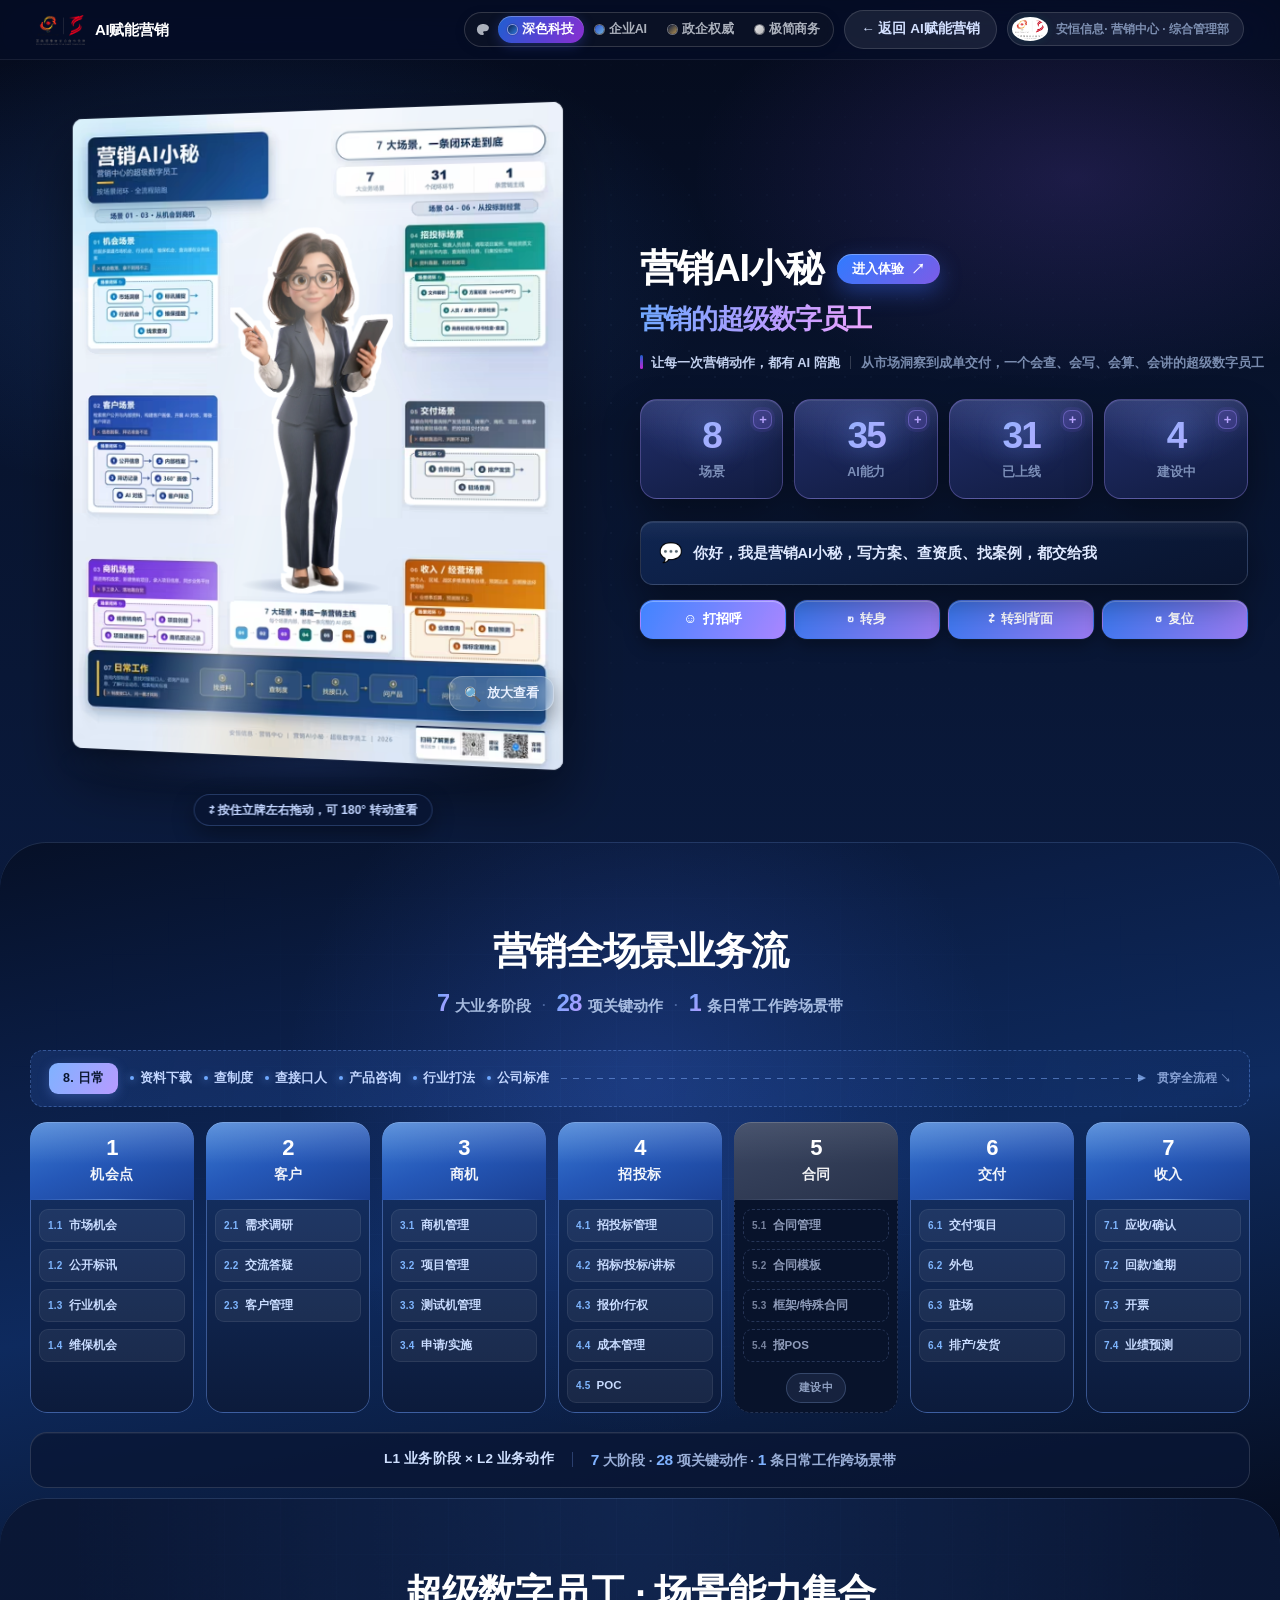
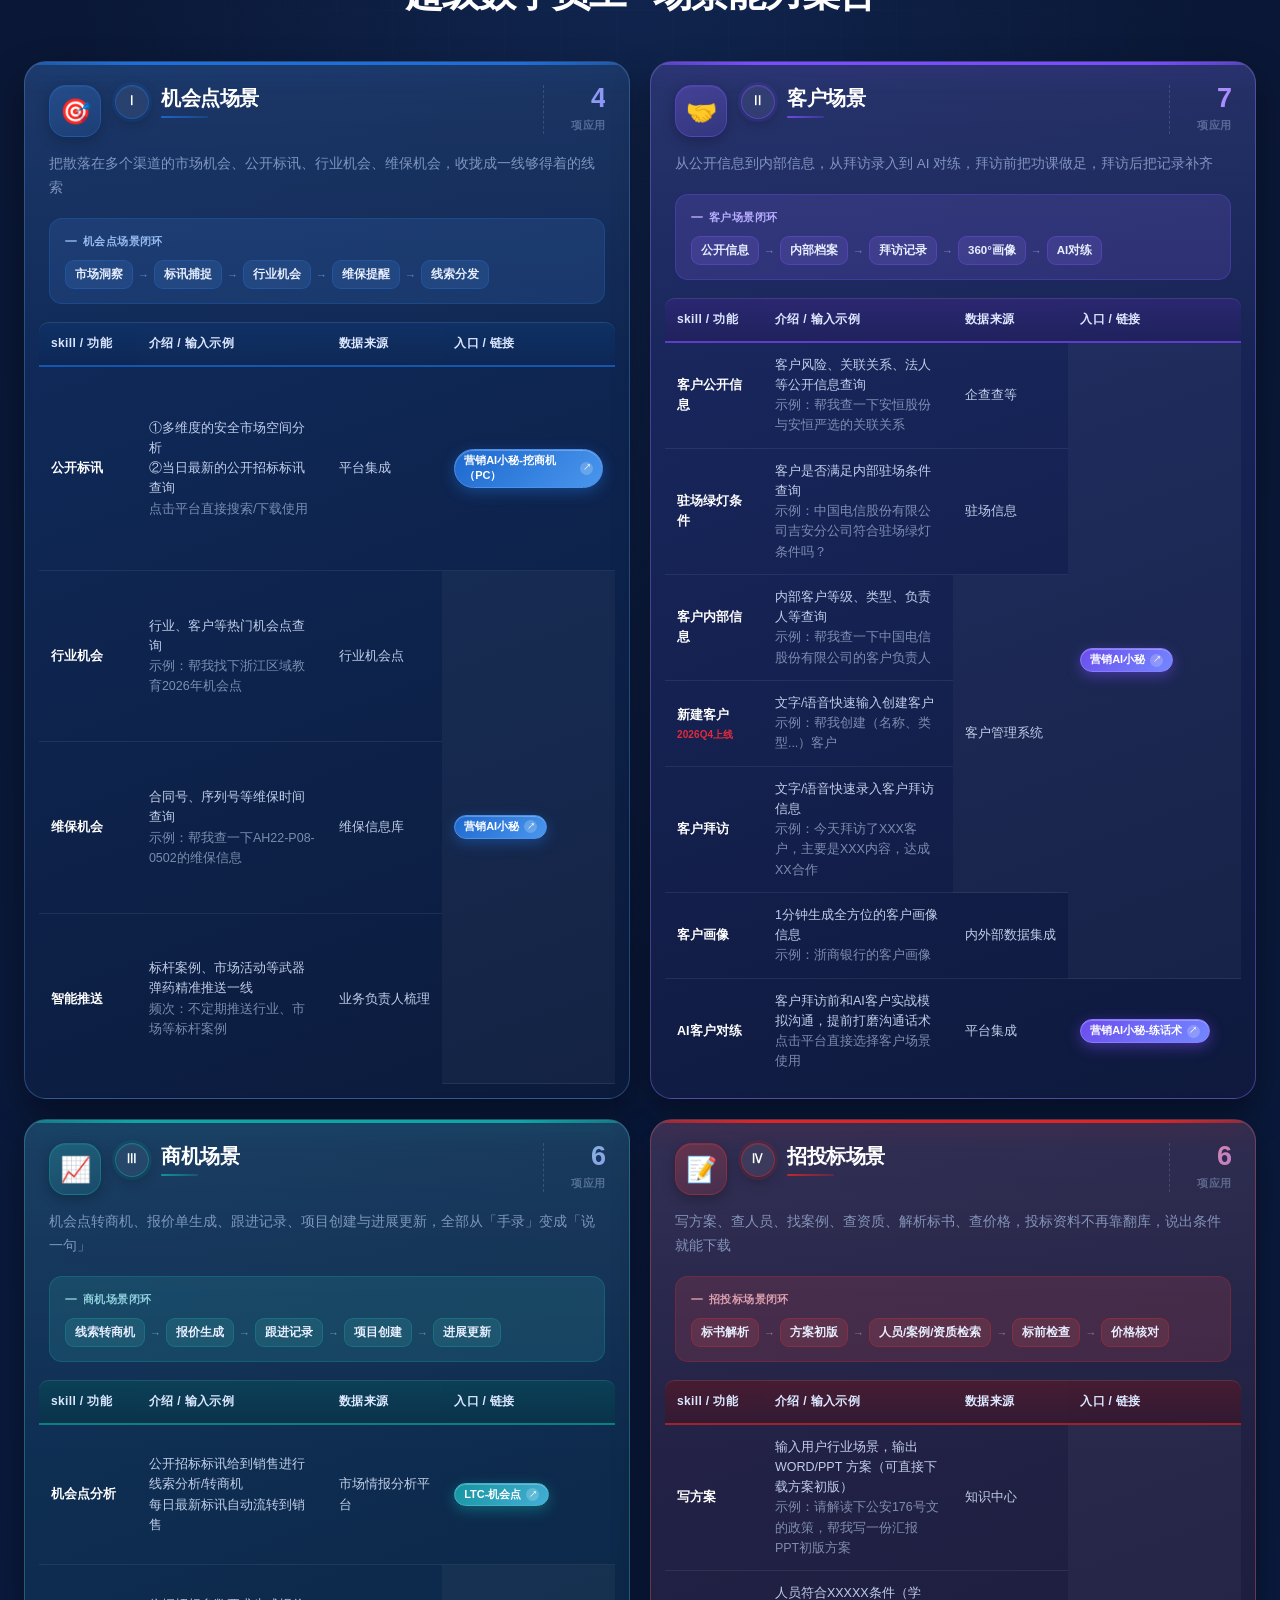
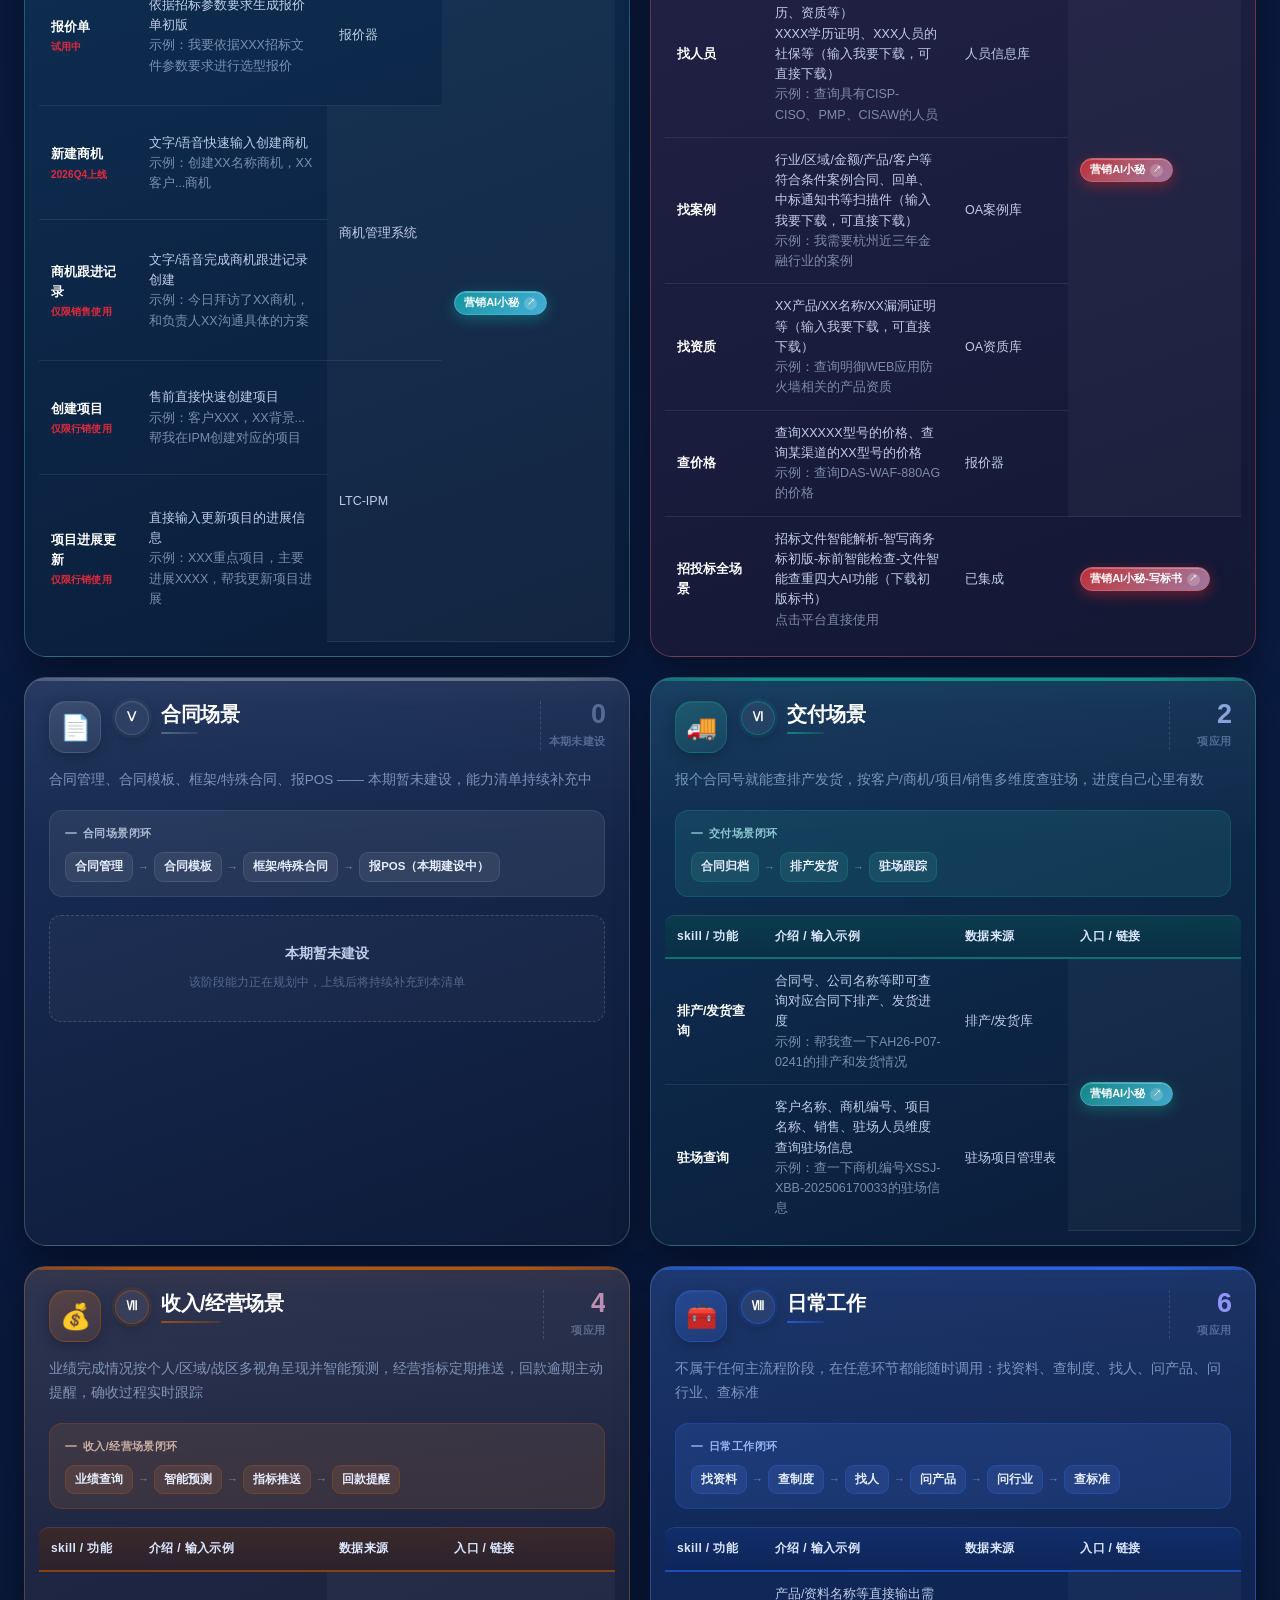
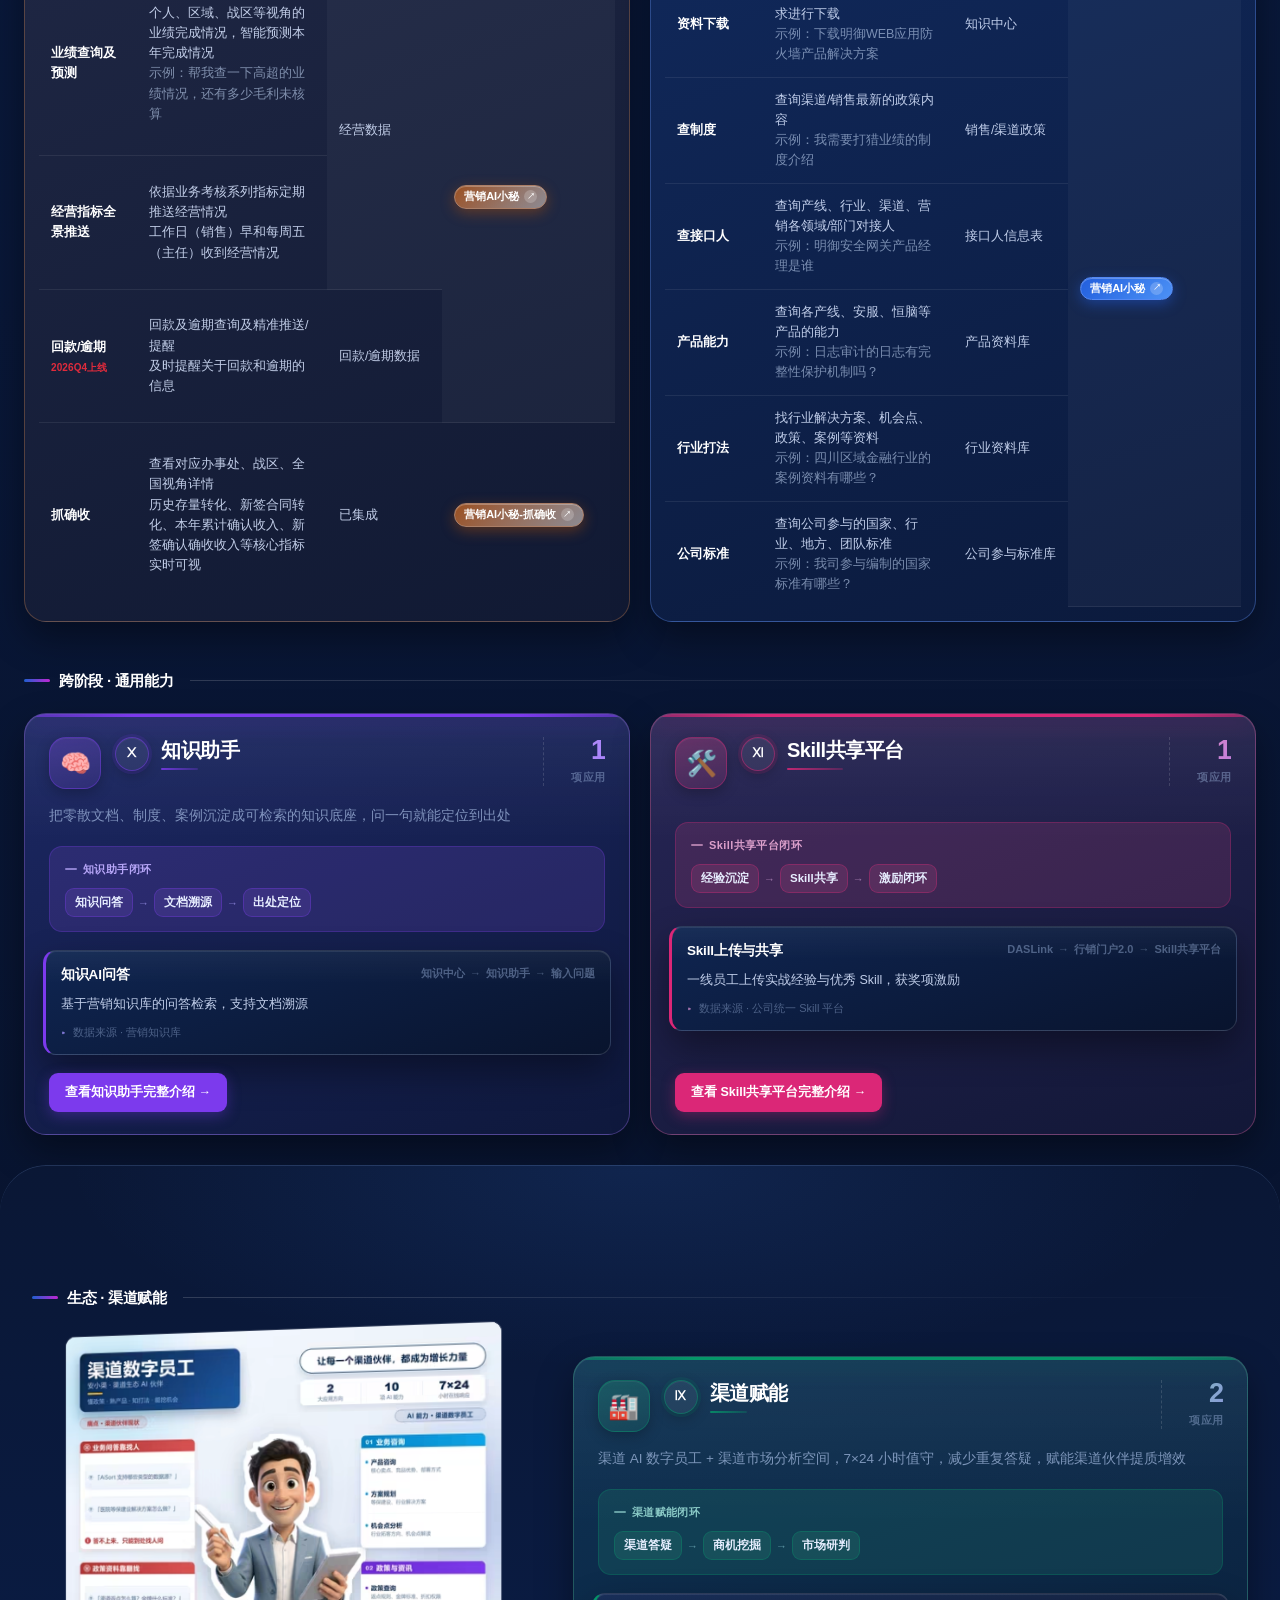
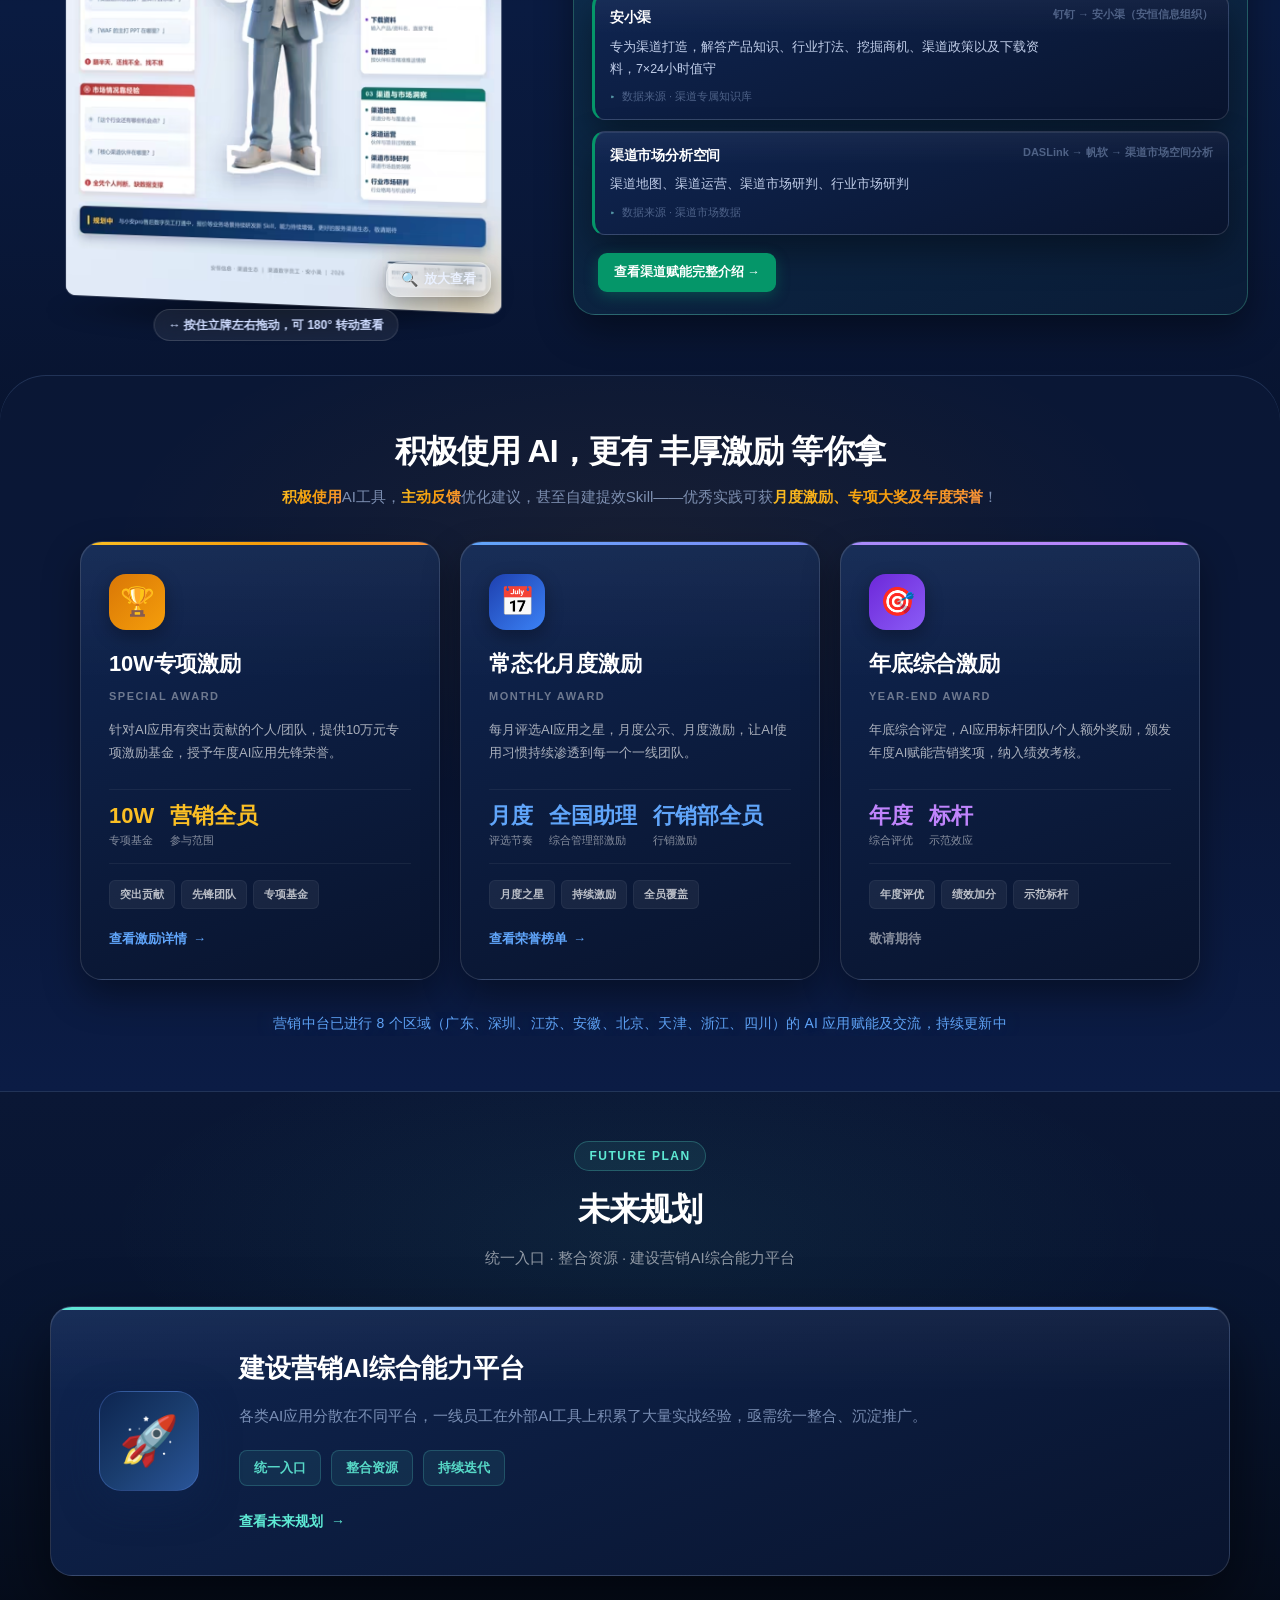
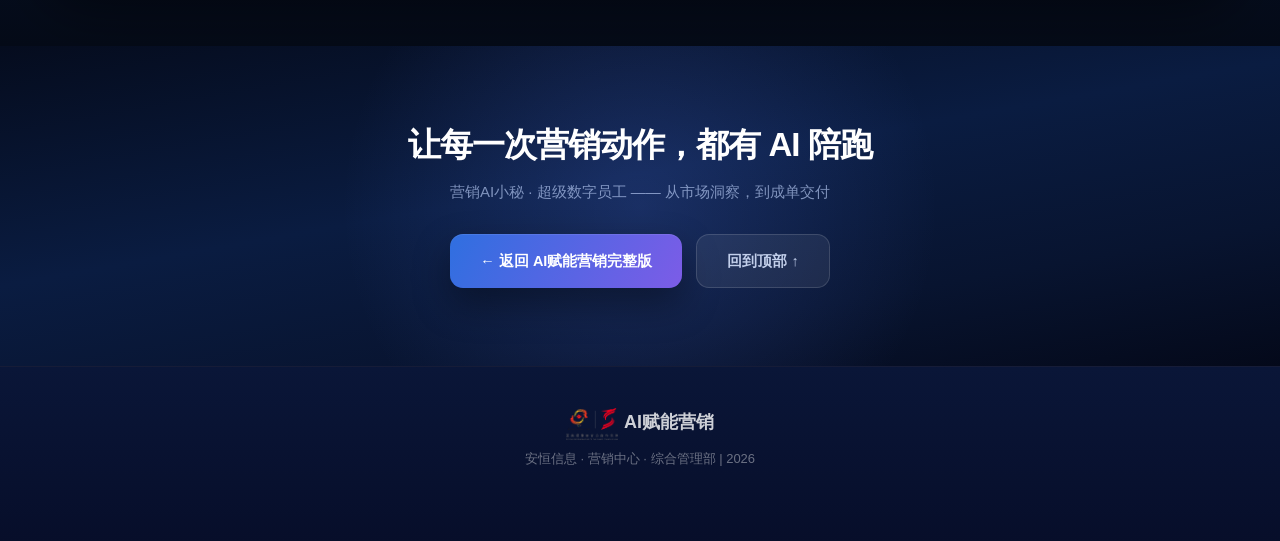
==== commit 465a4393: "方案 D（极简商务风·纯白）独立站点：内容克隆自主站，纯白极简主题 + 对比度修正" ====
--- a/digital-employee.html
+++ b/digital-employee.html
@@ -133,7 +133,7 @@
           <span class="de-tagsep"></span>
           <span class="de-lead">从市场洞察到成单交付，一个会查、会写、会算、会讲的超级数字员工</span>
         </div>
-        <div class="de-kpis"><div class="de-kpi" tabindex="0" data-kpi="KPI1"><div class="de-kpi-pop"><div class="kp-t">8 场景</div><div class="kp-l"><span class="kp-i">机会点</span><span class="kp-i">客户</span><span class="kp-i">商机</span><span class="kp-i">招投标</span><span class="kp-i">合同</span><span class="kp-i">交付</span><span class="kp-i">收入/经营</span><span class="kp-i">日常工作</span></div></div><b>8</b><span>场景</span><i class="kp-dot"></i></div><div class="de-kpi" tabindex="0" data-kpi="KPI2"><div class="de-kpi-pop"><div class="kp-t">34 AI能力</div><div class="kp-l"><span class="kp-i">机会点·公开标讯</span><span class="kp-i">机会点·行业机会</span><span class="kp-i">机会点·维保机会</span><span class="kp-i">机会点·智能推送</span><span class="kp-i">客户·客户公开信息</span><span class="kp-i">客户·驻场绿灯条件</span><span class="kp-i">客户·客户内部信息</span><span class="kp-i">客户·新建客户</span><span class="kp-i">客户·客户拜访</span><span class="kp-i">客户·客户画像</span><span class="kp-i">客户·AI客户对练</span><span class="kp-i">商机·机会点分析</span><span class="kp-i">商机·报价单</span><span class="kp-i">商机·新建商机</span><span class="kp-i">商机·商机跟进记录</span><span class="kp-i">商机·创建项目</span><span class="kp-i">商机·项目进展更新</span><span class="kp-i">招投标·写方案</span><span class="kp-i">招投标·找人员</span><span class="kp-i">招投标·找案例</span><span class="kp-i">招投标·找资质</span><span class="kp-i">招投标·查价格</span><span class="kp-i">招投标·招投标全场景</span><span class="kp-i">交付·排产/发货查询</span><span class="kp-i">交付·驻场查询</span><span class="kp-i">收入/经营·业绩查询及预测</span><span class="kp-i">收入/经营·经营指标全景推送</span><span class="kp-i">收入/经营·回款/逾期</span><span class="kp-i">收入/经营·抓确收</span><span class="kp-i">日常工作·资料下载</span><span class="kp-i">日常工作·查制度</span><span class="kp-i">日常工作·查接口人</span><span class="kp-i">日常工作·产品能力</span><span class="kp-i">日常工作·行业打法</span><span class="kp-i">日常工作·公司标准</span></div></div><b>35</b><span>AI能力</span><i class="kp-dot"></i></div><div class="de-kpi" tabindex="0" data-kpi="KPI3"><div class="de-kpi-pop"><div class="kp-t">31 已上线</div><div class="kp-l"><span class="kp-i">机会点·公开标讯</span><span class="kp-i">机会点·行业机会</span><span class="kp-i">机会点·维保机会</span><span class="kp-i">机会点·智能推送</span><span class="kp-i">客户·客户公开信息</span><span class="kp-i">客户·驻场绿灯条件</span><span class="kp-i">客户·客户内部信息</span><span class="kp-i">客户·客户拜访</span><span class="kp-i">客户·客户画像</span><span class="kp-i">客户·AI客户对练</span><span class="kp-i">商机·机会点分析</span><span class="kp-i">商机·商机跟进记录</span><span class="kp-i">商机·创建项目</span><span class="kp-i">商机·项目进展更新</span><span class="kp-i">招投标·写方案</span><span class="kp-i">招投标·找人员</span><span class="kp-i">招投标·找案例</span><span class="kp-i">招投标·找资质</span><span class="kp-i">招投标·查价格</span><span class="kp-i">招投标·招投标全场景</span><span class="kp-i">交付·排产/发货查询</span><span class="kp-i">交付·驻场查询</span><span class="kp-i">收入/经营·业绩查询及预测</span><span class="kp-i">收入/经营·经营指标全景推送</span><span class="kp-i">收入/经营·抓确收</span><span class="kp-i">日常工作·资料下载</span><span class="kp-i">日常工作·查制度</span><span class="kp-i">日常工作·查接口人</span><span class="kp-i">日常工作·产品能力</span><span class="kp-i">日常工作·行业打法</span><span class="kp-i">日常工作·公司标准</span></div></div><b>31</b><span>已上线</span><i class="kp-dot"></i></div><div class="de-kpi" tabindex="0" data-kpi="KPI4"><div class="de-kpi-pop"><div class="kp-t">4 建设中</div><div class="kp-l"><span class="kp-i plan">新建客户（2026Q4）</span><span class="kp-i plan">报价单（试用中）</span><span class="kp-i plan">新建商机（2026Q4）</span><span class="kp-i plan">回款/逾期（2026Q4）</span></div></div><b>4</b><span>建设中</span><i class="kp-dot"></i></div></div>
+        <div class="de-kpis"><div class="de-kpi" tabindex="0" data-kpi="KPI1"><div class="de-kpi-pop"><div class="kp-t">8 场景</div><div class="kp-l"><span class="kp-i">机会点</span><span class="kp-i">客户</span><span class="kp-i">商机</span><span class="kp-i">招投标</span><span class="kp-i">合同</span><span class="kp-i">交付</span><span class="kp-i">收入/经营</span><span class="kp-i">日常工作</span></div></div><b>8</b><span>场景</span><i class="kp-dot"></i></div><div class="de-kpi" tabindex="0" data-kpi="KPI2"><div class="de-kpi-pop"><div class="kp-t">35 AI能力</div><div class="kp-l"><span class="kp-i">机会点·公开标讯</span><span class="kp-i">机会点·行业机会</span><span class="kp-i">机会点·维保机会</span><span class="kp-i">机会点·智能推送</span><span class="kp-i">客户·客户公开信息</span><span class="kp-i">客户·驻场绿灯条件</span><span class="kp-i">客户·客户内部信息</span><span class="kp-i">客户·新建客户</span><span class="kp-i">客户·客户拜访</span><span class="kp-i">客户·客户画像</span><span class="kp-i">客户·AI客户对练</span><span class="kp-i">商机·机会点分析</span><span class="kp-i">商机·报价单</span><span class="kp-i">商机·新建商机</span><span class="kp-i">商机·商机跟进记录</span><span class="kp-i">商机·创建项目</span><span class="kp-i">商机·项目进展更新</span><span class="kp-i">招投标·写方案</span><span class="kp-i">招投标·找人员</span><span class="kp-i">招投标·找案例</span><span class="kp-i">招投标·找资质</span><span class="kp-i">招投标·查价格</span><span class="kp-i">招投标·招投标全场景</span><span class="kp-i">交付·排产/发货查询</span><span class="kp-i">交付·驻场查询</span><span class="kp-i">收入/经营·业绩查询及预测</span><span class="kp-i">收入/经营·经营指标全景推送</span><span class="kp-i">收入/经营·回款/逾期</span><span class="kp-i">收入/经营·抓确收</span><span class="kp-i">日常工作·资料下载</span><span class="kp-i">日常工作·查制度</span><span class="kp-i">日常工作·查接口人</span><span class="kp-i">日常工作·产品能力</span><span class="kp-i">日常工作·行业打法</span><span class="kp-i">日常工作·公司标准</span></div></div><b>35</b><span>AI能力</span><i class="kp-dot"></i></div><div class="de-kpi" tabindex="0" data-kpi="KPI3"><div class="de-kpi-pop"><div class="kp-t">31 已上线</div><div class="kp-l"><span class="kp-i">机会点·公开标讯</span><span class="kp-i">机会点·行业机会</span><span class="kp-i">机会点·维保机会</span><span class="kp-i">机会点·智能推送</span><span class="kp-i">客户·客户公开信息</span><span class="kp-i">客户·驻场绿灯条件</span><span class="kp-i">客户·客户内部信息</span><span class="kp-i">客户·客户拜访</span><span class="kp-i">客户·客户画像</span><span class="kp-i">客户·AI客户对练</span><span class="kp-i">商机·机会点分析</span><span class="kp-i">商机·商机跟进记录</span><span class="kp-i">商机·创建项目</span><span class="kp-i">商机·项目进展更新</span><span class="kp-i">招投标·写方案</span><span class="kp-i">招投标·找人员</span><span class="kp-i">招投标·找案例</span><span class="kp-i">招投标·找资质</span><span class="kp-i">招投标·查价格</span><span class="kp-i">招投标·招投标全场景</span><span class="kp-i">交付·排产/发货查询</span><span class="kp-i">交付·驻场查询</span><span class="kp-i">收入/经营·业绩查询及预测</span><span class="kp-i">收入/经营·经营指标全景推送</span><span class="kp-i">收入/经营·抓确收</span><span class="kp-i">日常工作·资料下载</span><span class="kp-i">日常工作·查制度</span><span class="kp-i">日常工作·查接口人</span><span class="kp-i">日常工作·产品能力</span><span class="kp-i">日常工作·行业打法</span><span class="kp-i">日常工作·公司标准</span></div></div><b>31</b><span>已上线</span><i class="kp-dot"></i></div><div class="de-kpi" tabindex="0" data-kpi="KPI4"><div class="de-kpi-pop"><div class="kp-t">4 建设中</div><div class="kp-l"><span class="kp-i plan">新建客户（2026Q4）</span><span class="kp-i plan">报价单（试用中）</span><span class="kp-i plan">新建商机（2026Q4）</span><span class="kp-i plan">回款/逾期（2026Q4）</span></div></div><b>4</b><span>建设中</span><i class="kp-dot"></i></div></div>
         <div class="de-bubble"><span class="bb-ic">💬</span><span class="bb-tx" id="deSay">你好，我是营销AI小秘，写方案、查资质、找案例，都交给我</span></div>
         <div class="de-acts"><button class="de-act" data-act="hello" data-say="你好，我是营销AI小秘，写方案、查资质、找案例，都交给我"><span class="ic">☺</span>打招呼</button><button class="de-act" data-act="turn" data-say="换个角度，看看我的侧身和背后的支撑结构"><span class="ic">↻</span>转身</button><button class="de-act" data-act="back" data-say="翻到背面，看看这块立牌每天在做的事"><span class="ic">⇄</span>转到背面</button><button class="de-act" data-act="reset" data-say="视角已复位，随时可以再聊"><span class="ic">↺</span>复位</button></div>
       </div>
@@ -306,7 +306,7 @@
   <div class="cap-desc">业绩完成情况按个人/区域/战区多视角呈现并智能预测，经营指标定期推送，回款逾期主动提醒，确收过程实时跟踪</div>
   <div class="cap-loop"><span class="cap-loop-t">收入/经营场景闭环</span><div class="cap-loop-chain"><span class="cp">业绩查询</span><i>→</i><span class="cp">智能预测</span><i>→</i><span class="cp">指标推送</span><i>→</i><span class="cp">回款提醒</span></div></div>
   
-  <div class="cap-tbl-wrap"><table class="cap-tbl"><thead><tr><th>skill / 功能</th><th>介绍 / 输入示例</th><th>数据来源</th><th>入口 / 链接</th></tr></thead><tbody><tr><td class="sk">业绩查询及预测</td><td class="dm">个人、区域、战区等视角的业绩完成情况，智能预测本年完成情况<br><span class="dm-x">示例：帮我查一下高超的业绩情况，还有多少毛利未核算</span></td><td class="dt dt-span" rowspan="2" data-l="数据来源">经营数据</td><td class="ent ent-span" rowspan="3" data-l="入口"><a class="ent ent-chip ent-a" href="https://applink.dingtalk.com/action/jumprobot?dingtalkid=%24%3aLWCP_v1%3a%24jNpCmgi%2fFOAC4IeQJVQM%2bm3Lp3xG0gCb" target="_blank" rel="noopener noreferrer" title="点击跳转前往体验"><span class="ent-n">营销AI小秘</span><i class="ent-arw">↗</i></a></td></tr><tr><td class="sk">经营指标全景推送</td><td class="dm">依据业务考核系列指标定期推送经营情况<br>工作日（销售）早和每周五（主任）收到经营情况</td><td class="dt-m" data-l="数据来源">经营数据</td><td class="ent-m" data-l="入口"><a class="ent ent-chip ent-a" href="https://applink.dingtalk.com/action/jumprobot?dingtalkid=%24%3aLWCP_v1%3a%24jNpCmgi%2fFOAC4IeQJVQM%2bm3Lp3xG0gCb" target="_blank" rel="noopener noreferrer" title="点击跳转前往体验"><span class="ent-n">营销AI小秘</span><i class="ent-arw">↗</i></a></td></tr><tr><td class="sk">回款/逾期<i class="plan-tag">2026Q4上线</i></td><td class="dm">回款及逾期查询及精准推送/提醒<br>及时提醒关于回款和逾期的信息</td><td class="dt" data-l="数据来源">回款/逾期数据</td><td class="ent-m" data-l="入口"><a class="ent ent-chip ent-a" href="https://applink.dingtalk.com/action/jumprobot?dingtalkid=%24%3aLWCP_v1%3a%24jNpCmgi%2fFOAC4IeQJVQM%2bm3Lp3xG0gCb" target="_blank" rel="noopener noreferrer" title="点击跳转前往体验"><span class="ent-n">营销AI小秘</span><i class="ent-arw">↗</i></a></td></tr><tr><td class="sk">抓确收</td><td class="dm">查看对应办事处、战区、全国视角详情<br>历史存量转化、新签合同转化、本年累计确认收入、新签确认确收收入等核心指标实时可视</td><td class="dt" data-l="数据来源">已集成</td><td class="ent" data-l="入口"><span class="ent ent-chip"><span class="ent-n">营销AI小秘-抓确收</span></span></td></tr></tbody></table></div>
+  <div class="cap-tbl-wrap"><table class="cap-tbl"><thead><tr><th>skill / 功能</th><th>介绍 / 输入示例</th><th>数据来源</th><th>入口 / 链接</th></tr></thead><tbody><tr><td class="sk">业绩查询及预测</td><td class="dm">个人、区域、战区等视角的业绩完成情况，智能预测本年完成情况<br><span class="dm-x">示例：帮我查一下高超的业绩情况，还有多少毛利未核算</span></td><td class="dt dt-span" rowspan="2" data-l="数据来源">经营数据</td><td class="ent ent-span" rowspan="3" data-l="入口"><a class="ent ent-chip ent-a" href="https://applink.dingtalk.com/action/jumprobot?dingtalkid=%24%3aLWCP_v1%3a%24jNpCmgi%2fFOAC4IeQJVQM%2bm3Lp3xG0gCb" target="_blank" rel="noopener noreferrer" title="点击跳转前往体验"><span class="ent-n">营销AI小秘</span><i class="ent-arw">↗</i></a></td></tr><tr><td class="sk">经营指标全景推送</td><td class="dm">依据业务考核系列指标定期推送经营情况<br>工作日（销售）早和每周五（主任）收到经营情况</td><td class="dt-m" data-l="数据来源">经营数据</td><td class="ent-m" data-l="入口"><a class="ent ent-chip ent-a" href="https://applink.dingtalk.com/action/jumprobot?dingtalkid=%24%3aLWCP_v1%3a%24jNpCmgi%2fFOAC4IeQJVQM%2bm3Lp3xG0gCb" target="_blank" rel="noopener noreferrer" title="点击跳转前往体验"><span class="ent-n">营销AI小秘</span><i class="ent-arw">↗</i></a></td></tr><tr><td class="sk">回款/逾期<i class="plan-tag">2026Q4上线</i></td><td class="dm">回款及逾期查询及精准推送/提醒<br>及时提醒关于回款和逾期的信息</td><td class="dt" data-l="数据来源">回款/逾期数据</td><td class="ent-m" data-l="入口"><a class="ent ent-chip ent-a" href="https://applink.dingtalk.com/action/jumprobot?dingtalkid=%24%3aLWCP_v1%3a%24jNpCmgi%2fFOAC4IeQJVQM%2bm3Lp3xG0gCb" target="_blank" rel="noopener noreferrer" title="点击跳转前往体验"><span class="ent-n">营销AI小秘</span><i class="ent-arw">↗</i></a></td></tr><tr><td class="sk">抓确收</td><td class="dm">查看对应办事处、战区、全国视角详情<br>历史存量转化、新签合同转化、本年累计确认收入、新签确认确收收入等核心指标实时可视</td><td class="dt" data-l="数据来源">已集成</td><td class="ent" data-l="入口"><a class="ent ent-chip ent-a" href="https://applink.dingtalk.com/page/link?target=panel&amp;targetDesktop=slide&amp;url=https%3A%2F%2Finternal5.dbappsecurity.com.cn%3A65525%2Fservice%2Fv2%2FdingEntry%2Fnoc%2Fhtml" target="_blank" rel="noopener noreferrer" title="点击跳转前往体验"><span class="ent-n">营销AI小秘-抓确收</span><i class="ent-arw">↗</i></a></td></tr></tbody></table></div>
   
 </div><div class="cap-card" data-u="18" style="--cc:#2563eb" data-scene="日常工作">
   <div class="cap-top">
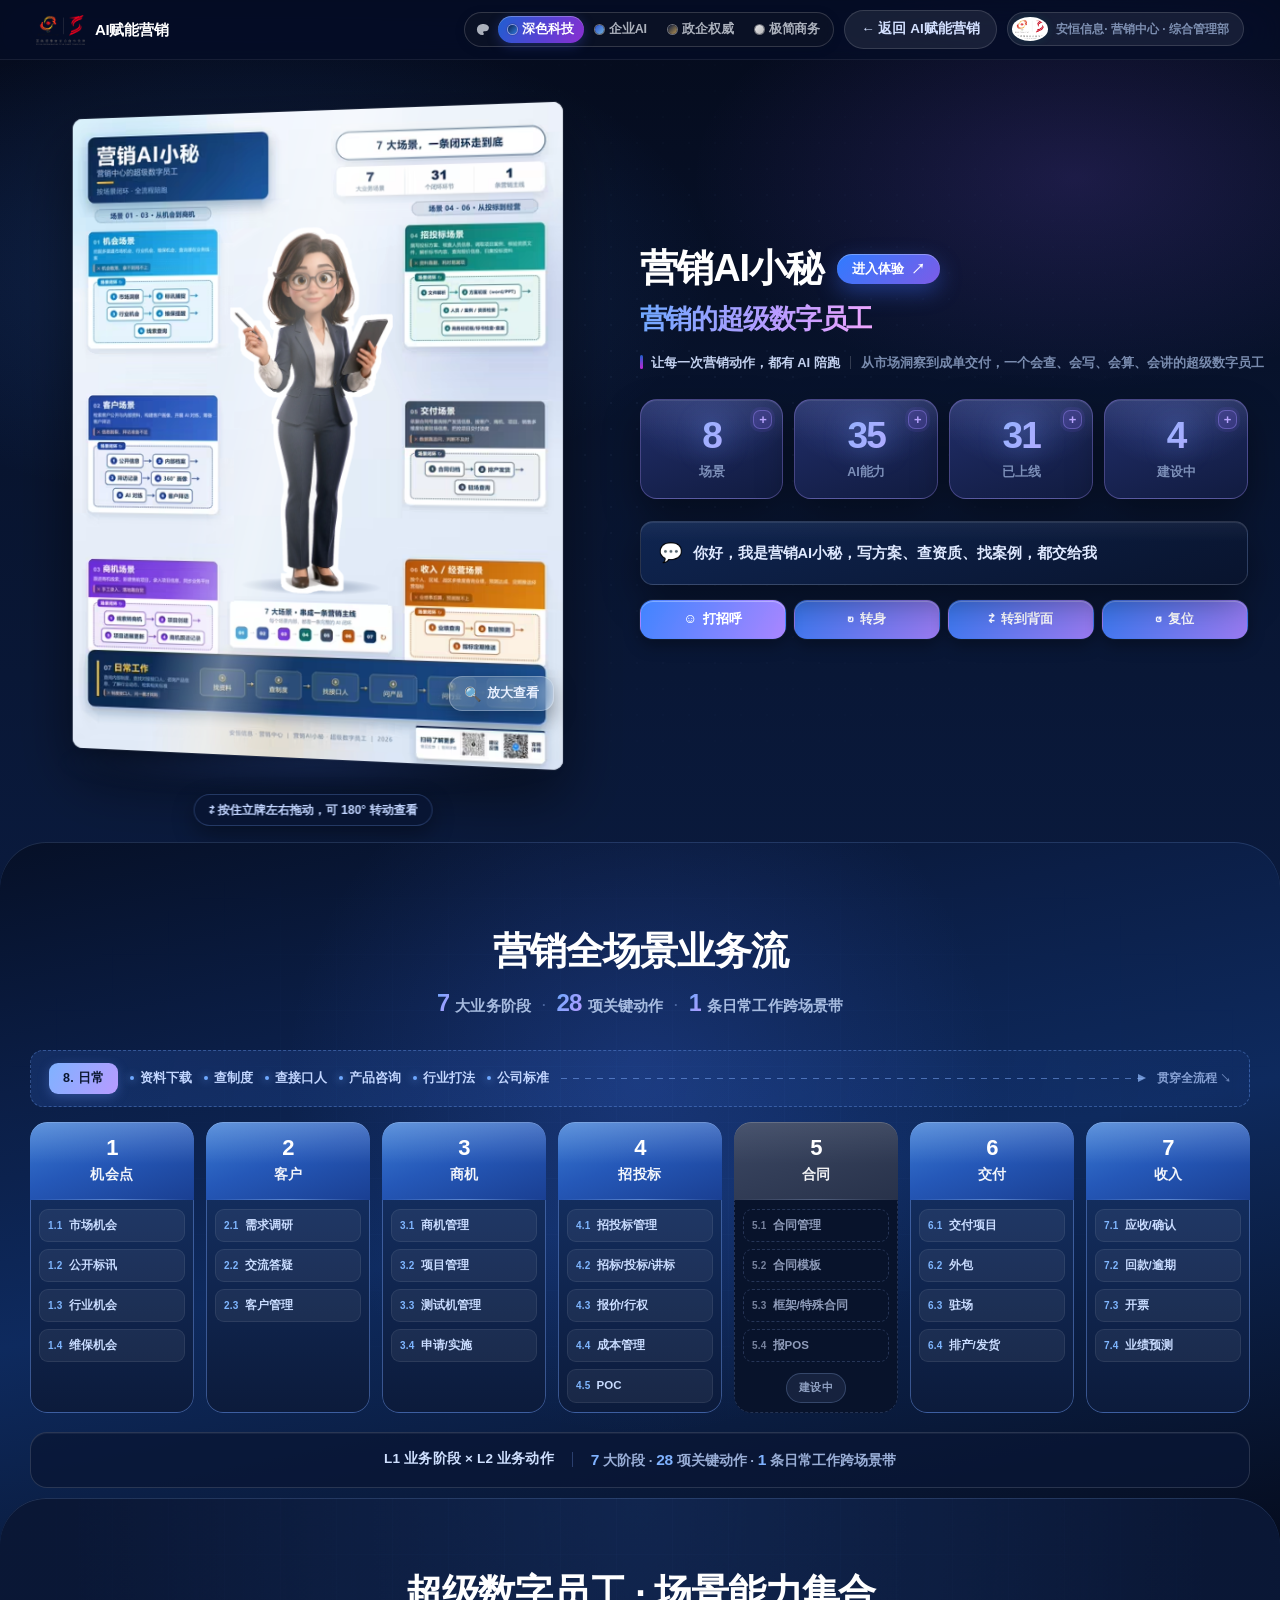
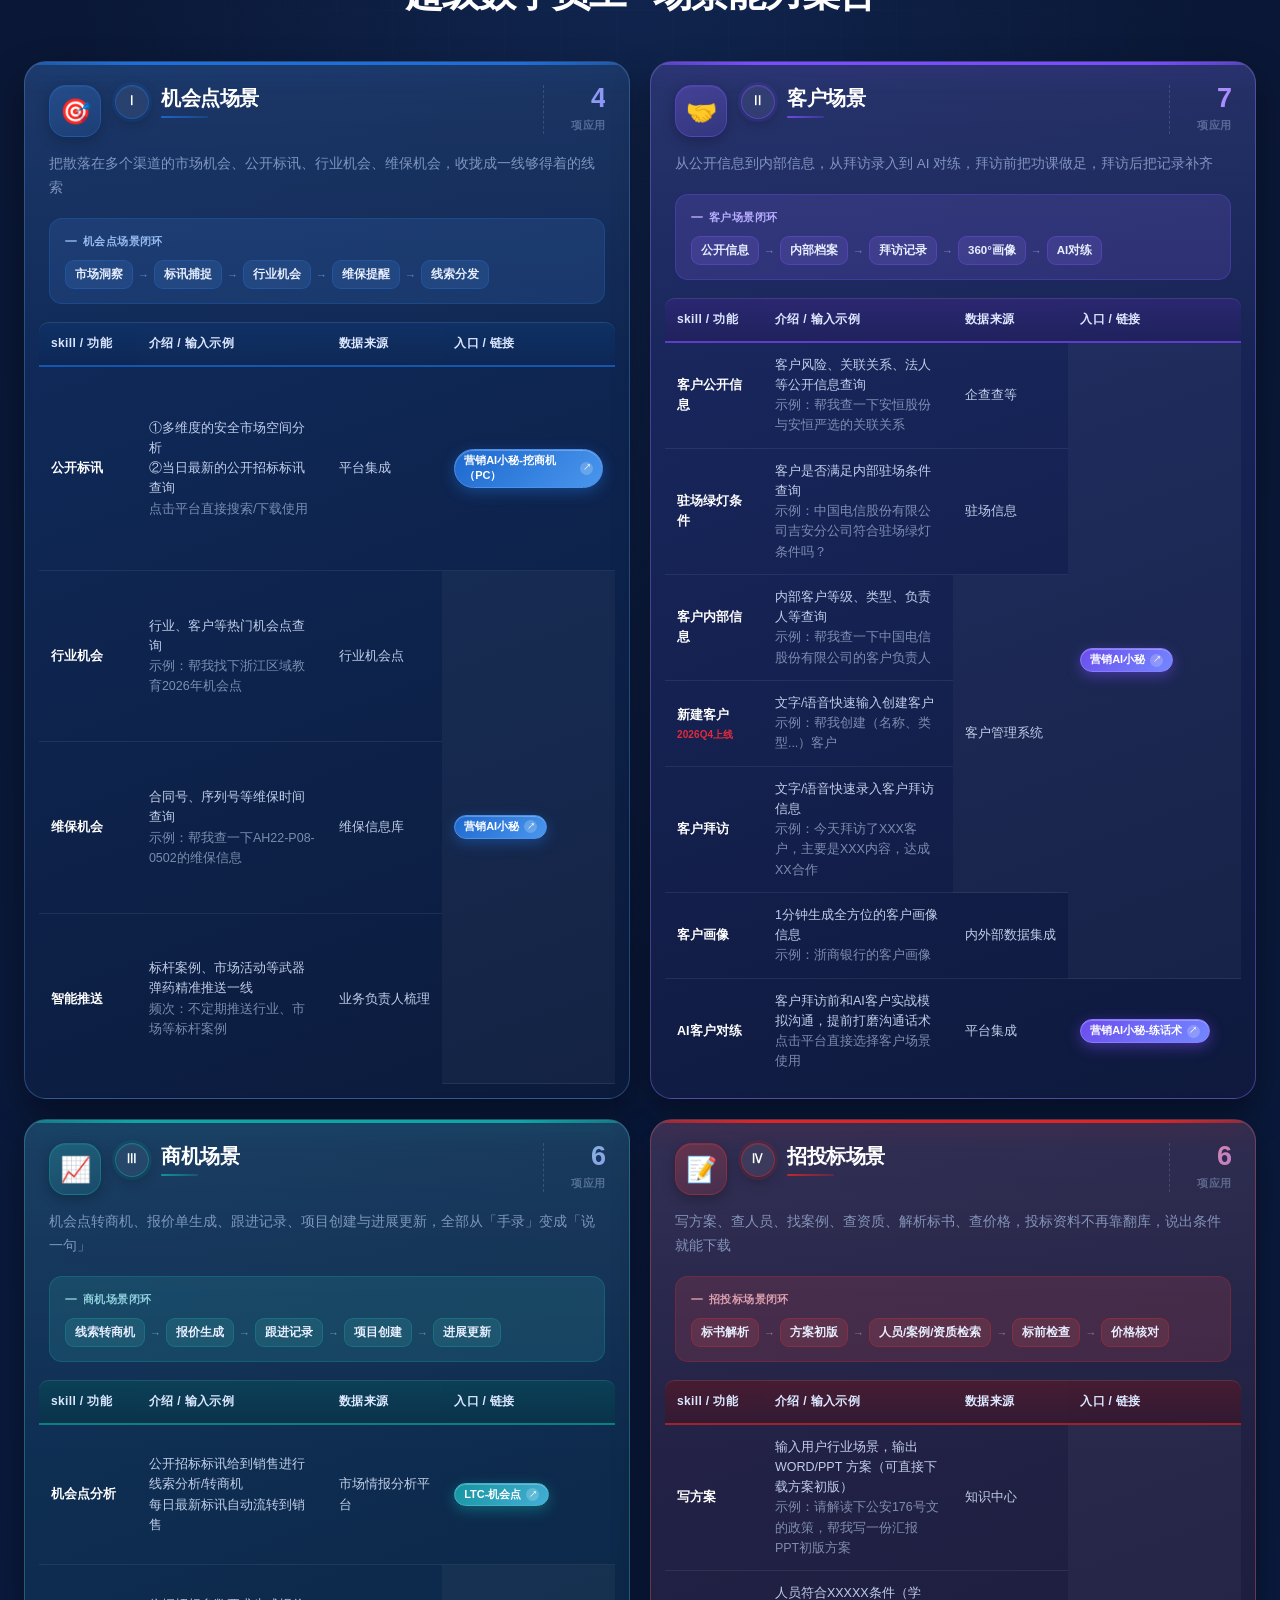
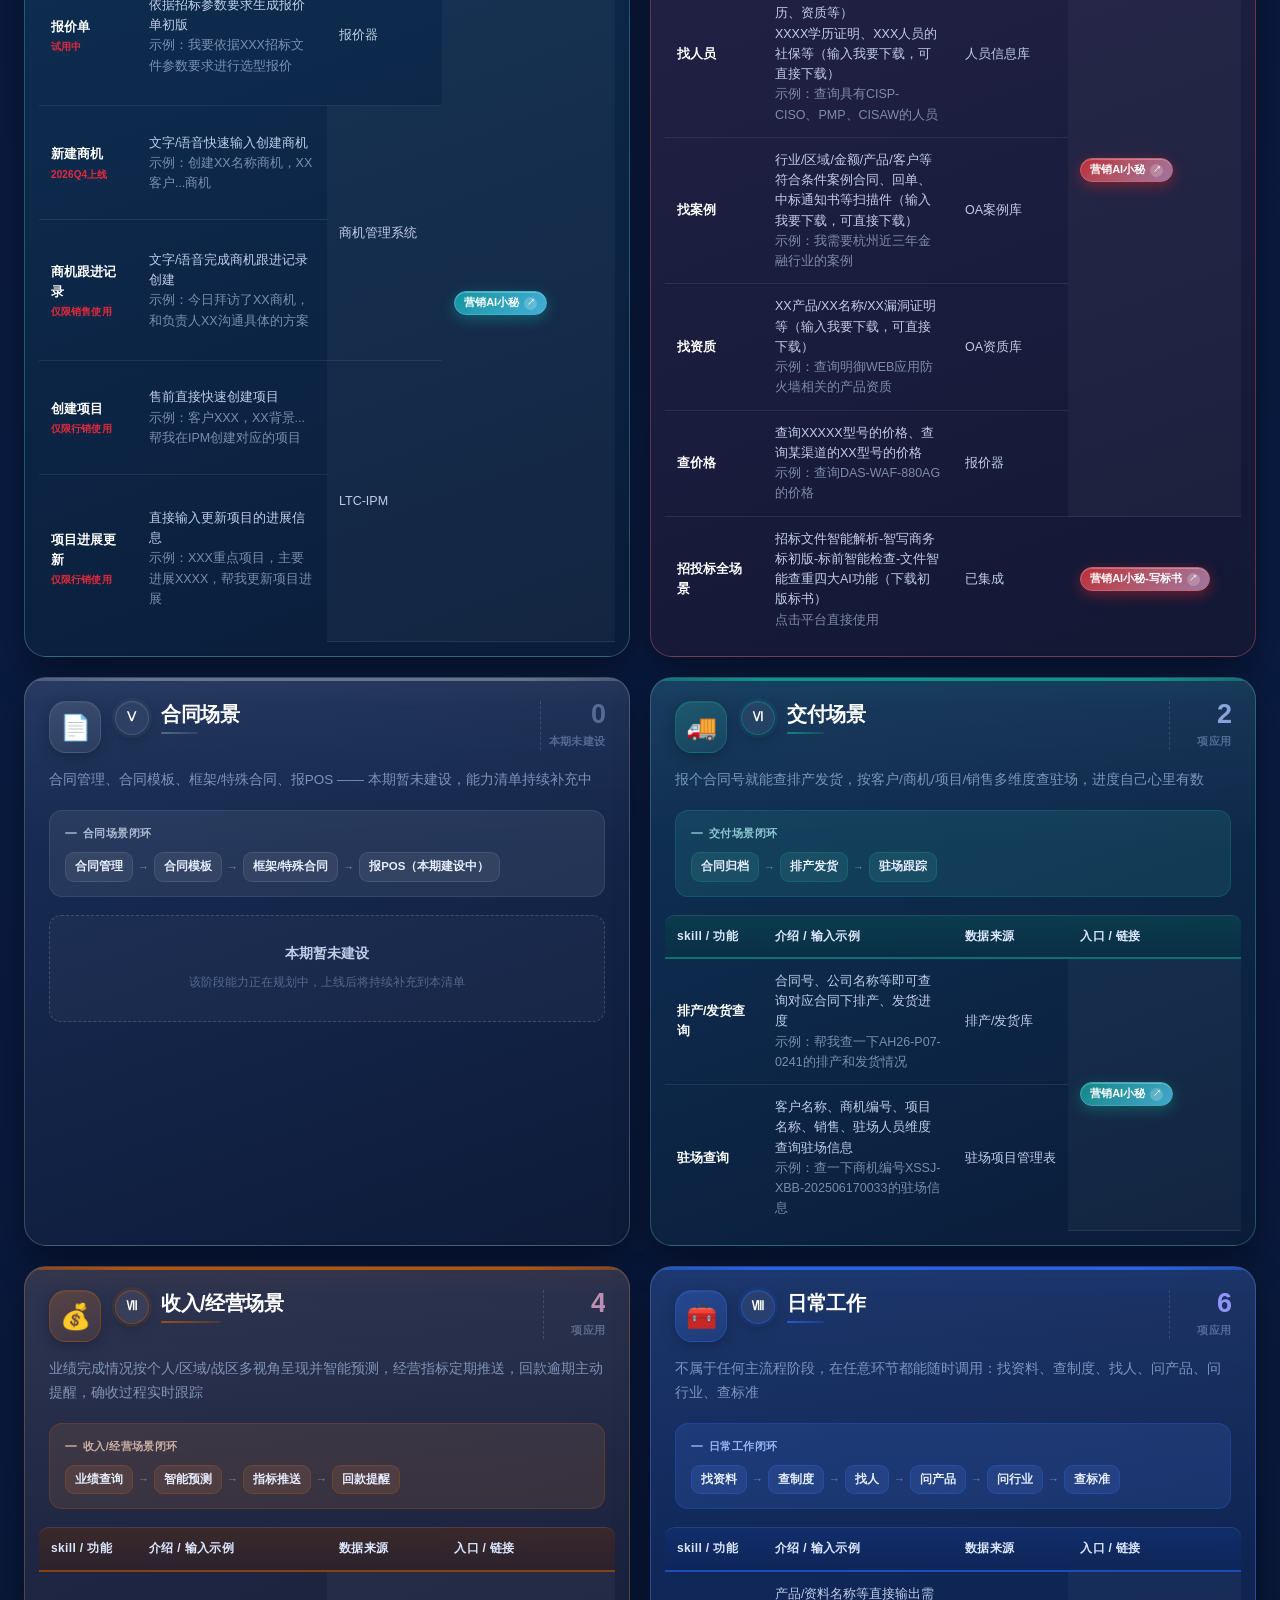
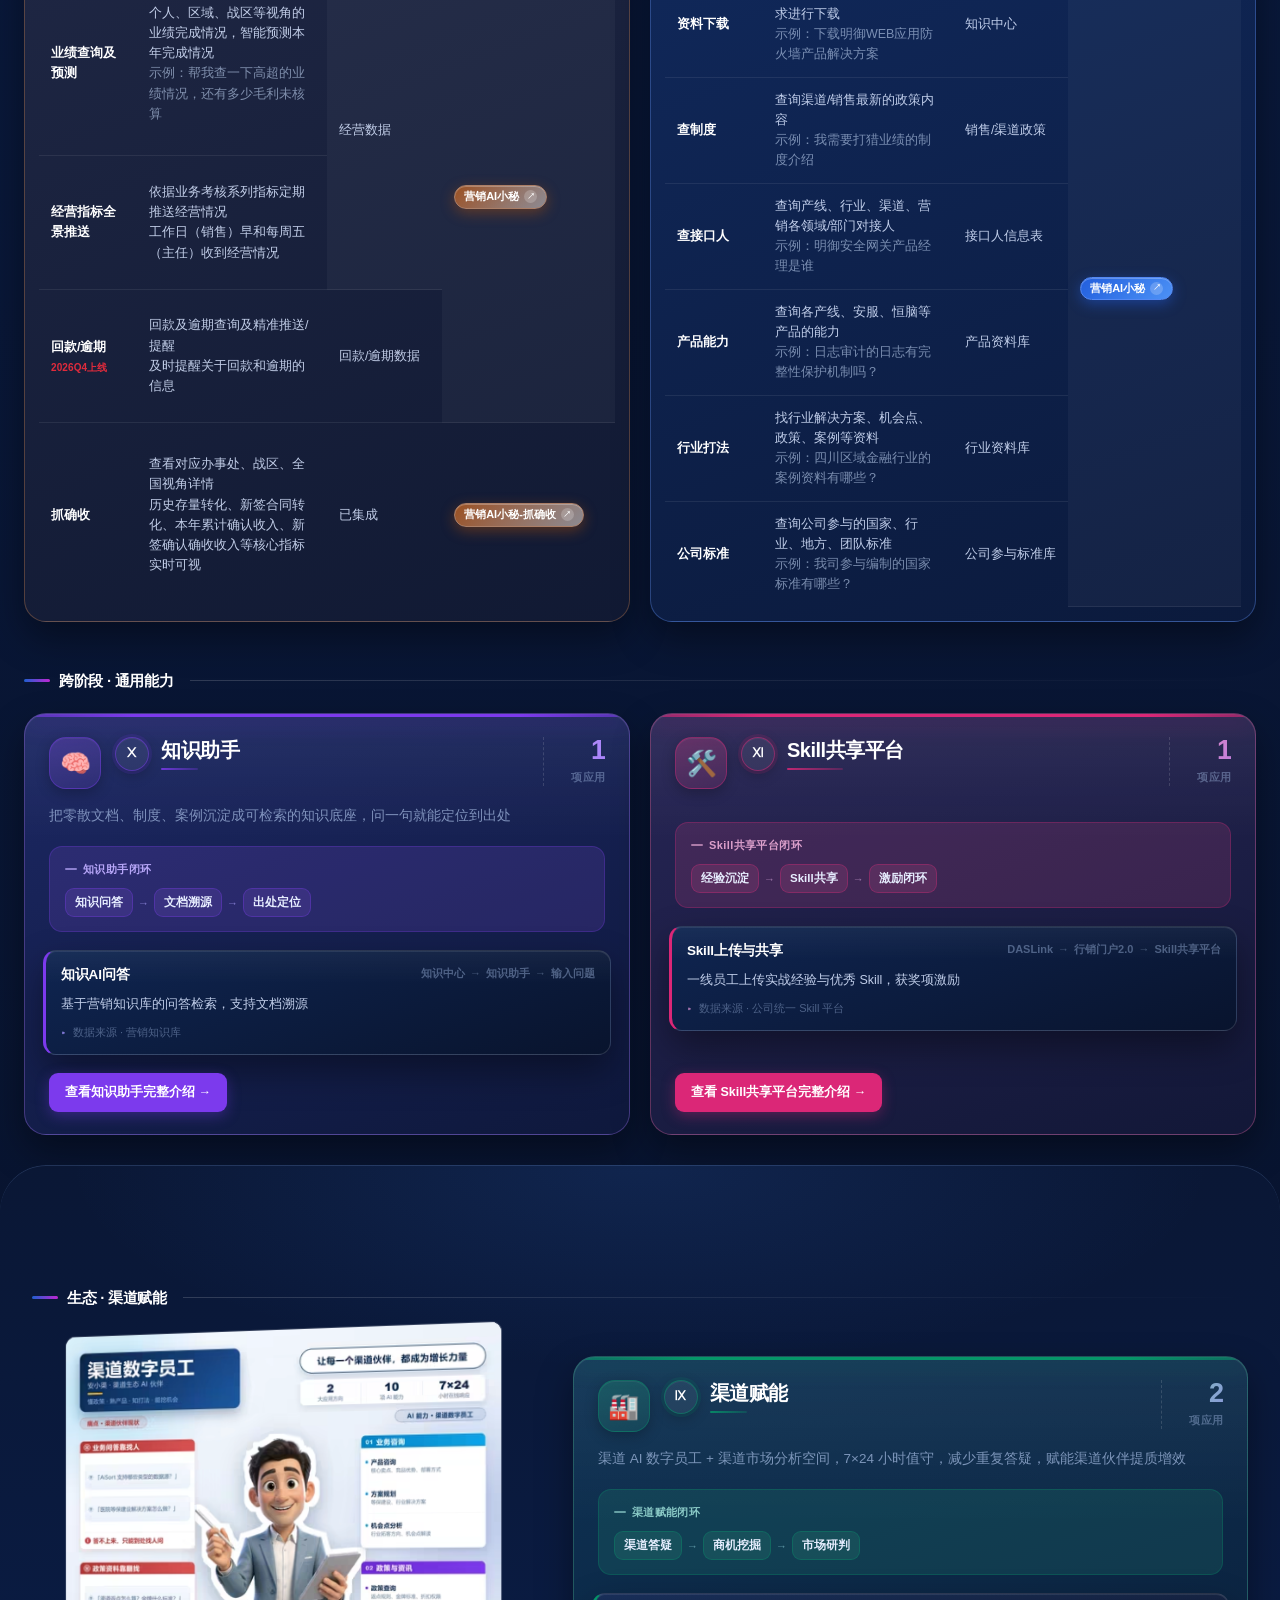
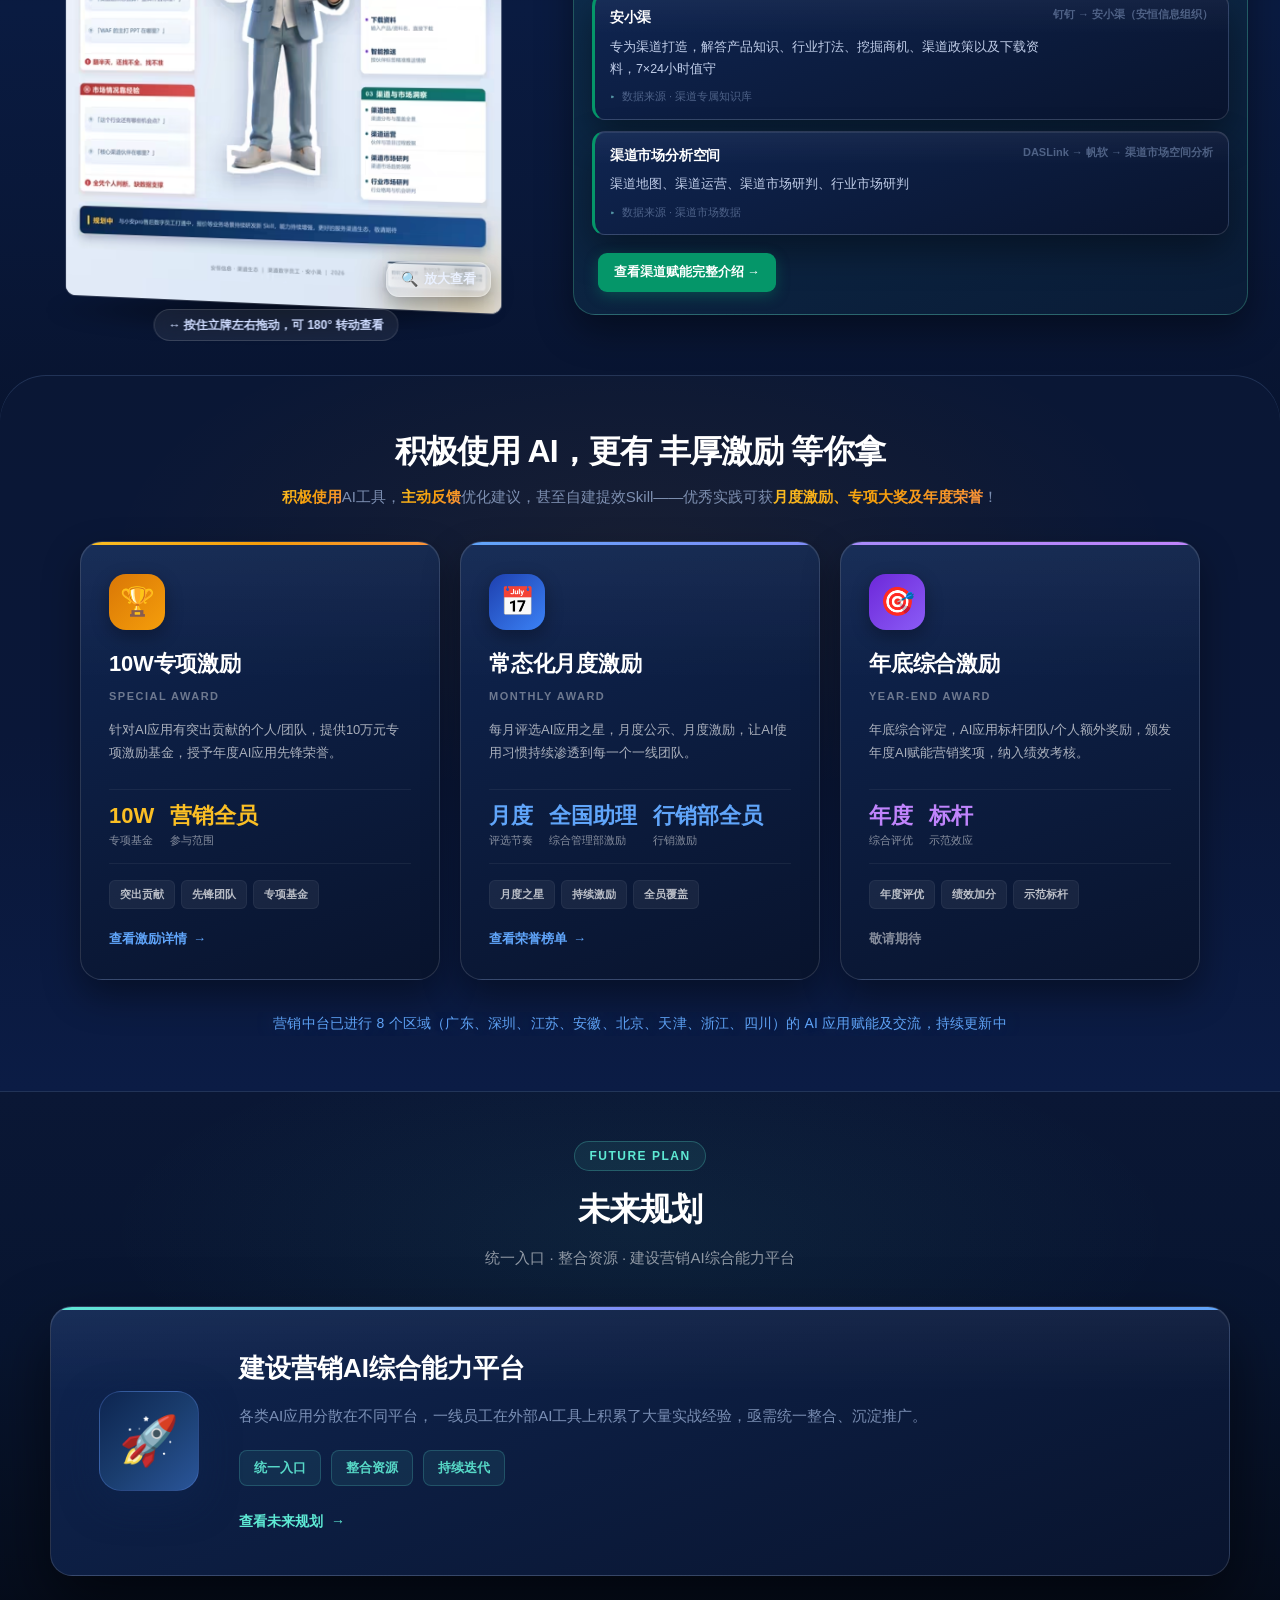
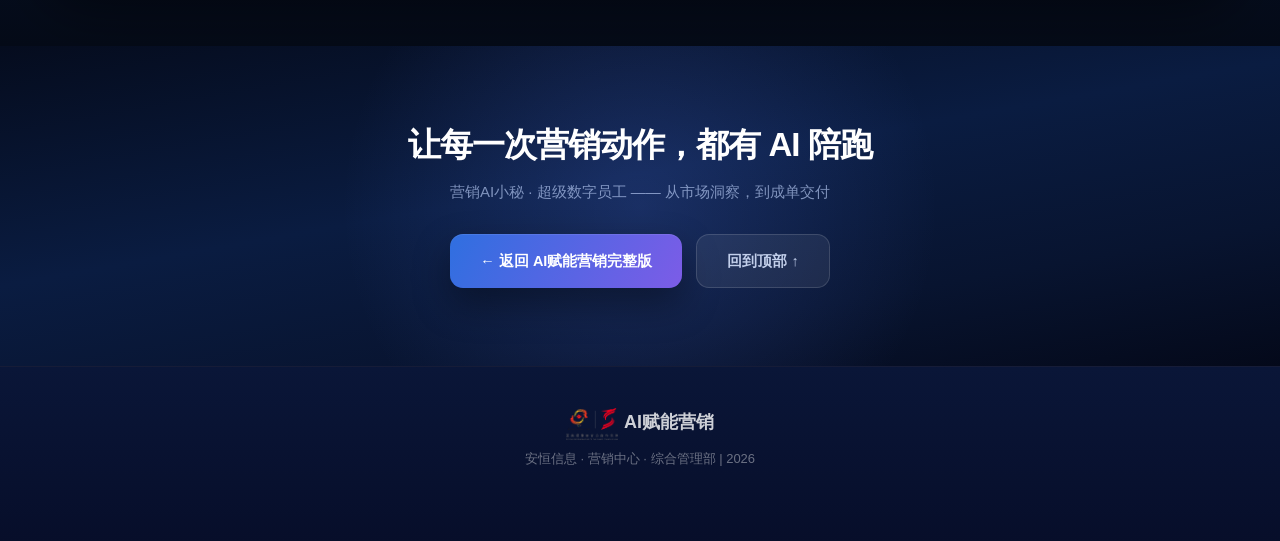
==== commit 08b29eaf: "方案 D（极简商务风·纯白）独立站点：内容克隆自主站，纯白极简主题 + 对比度修正" ====
--- a/digital-employee.html
+++ b/digital-employee.html
@@ -821,13 +821,44 @@
 (function () {
   if (!('serviceWorker' in navigator)) return;
   if (location.protocol === 'file:') return;
-  function warm(t) { if (t && t.postMessage) { try { t.postMessage({ type: 'warm' }); } catch (e) {} } }
-  function idle(fn) { if ('requestIdleCallback' in window) requestIdleCallback(fn, { timeout: 5000 }); else setTimeout(fn, 3000); }
-  navigator.serviceWorker.addEventListener('controllerchange', function () {
-    setTimeout(function () { warm(navigator.serviceWorker.controller); }, 3500);
-  });
-  navigator.serviceWorker.register('sw.js', { scope: './' }).then(function (reg) {
-    idle(function () { warm(navigator.serviceWorker.controller || reg.active || reg.waiting); });
+  var started = false, reg = null;
+  function idle(fn) { if ('requestIdleCallback' in window) requestIdleCallback(fn, { timeout: 4000 }); else setTimeout(fn, 2000); }
+  function afterLoad(fn) {
+    if (document.readyState === 'complete') fn();
+    else window.addEventListener('load', fn);
+  }
+  function slowNet() {
+    try {
+      var c = navigator.connection || navigator.mozConnection || {};
+      if (c.saveData) return true;
+      var t = (c.effectiveType || '').toLowerCase();
+      return t === 'slow-2g' || t === '2g' || t === '3g';
+    } catch (e) { return false; }
+  }
+  function target() {
+    return navigator.serviceWorker.controller || (reg && (reg.active || reg.waiting)) || null;
+  }
+  function send(t, type) { if (t && t.postMessage) { try { t.postMessage({ type: type }); } catch (e) {} } }
+  /* 首屏（含首屏图片）全部下完之后，才开始补齐后台资源。
+     慢链路上 load 会很晚才触发 —— 这个「晚」正是我们要的：首屏独占带宽。
+     旧版是注册完就预热 19 个文件（286 KB）+ 8 张图（234 KB），首访直接被拖垮。 */
+  function start() {
+    if (started) return;
+    afterLoad(function () {
+      idle(function () {
+        var t = target();
+        if (!t) return;                 /* 首访还没 controller，等 controllerchange 再触发 */
+        started = true;
+        send(t, 'warm-css');            /* 4 套皮肤 CSS：切换风格要用，任何网络都补 */
+        if (slowNet()) return;          /* 慢网 / 省流量：其余可选内容一律不下 */
+        setTimeout(function () { send(target(), 'warm-pages'); }, 8000);
+        setTimeout(function () { send(target(), 'warm-img'); }, 20000);
+      });
+    });
+  }
+  navigator.serviceWorker.addEventListener('controllerchange', start);
+  navigator.serviceWorker.register('sw.js', { scope: './' }).then(function (r) {
+    reg = r; start();
   }).catch(function () {});
   navigator.serviceWorker.addEventListener('message', function (e) {
     var d = e.data || {};
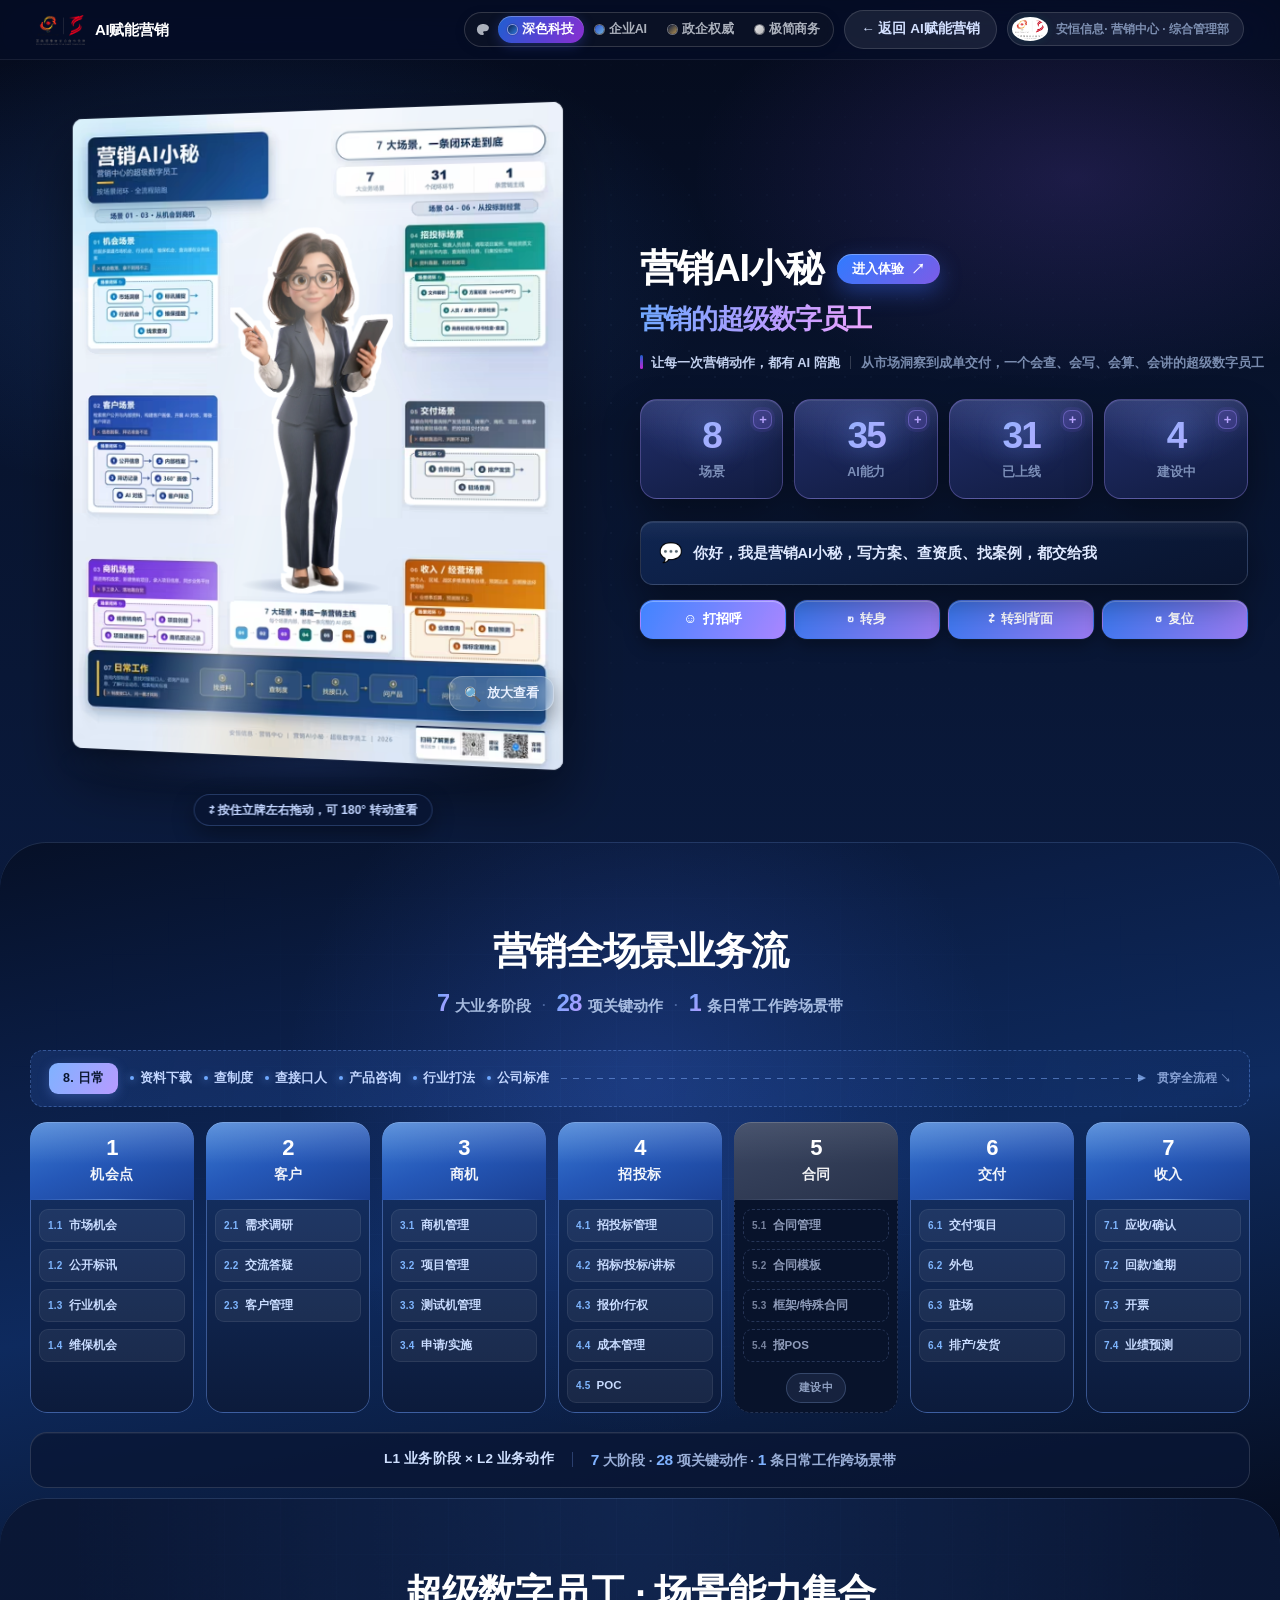
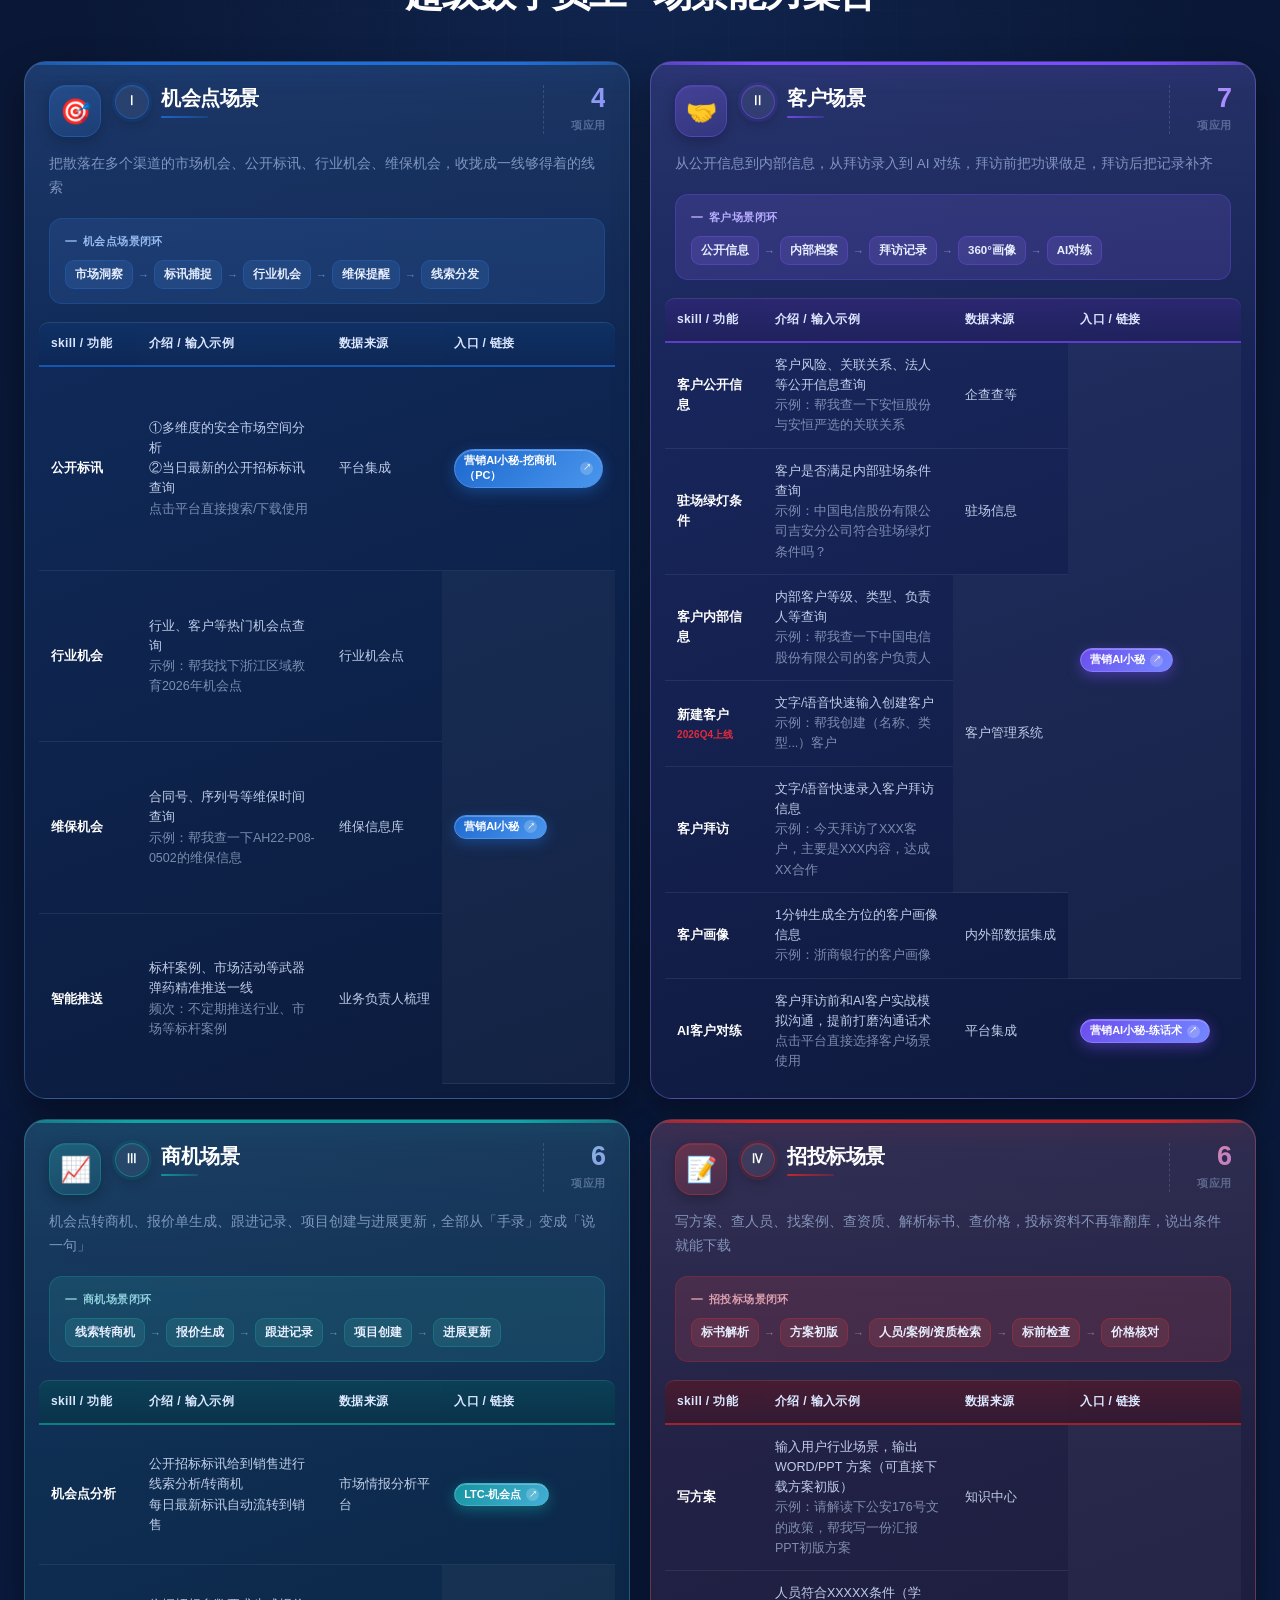
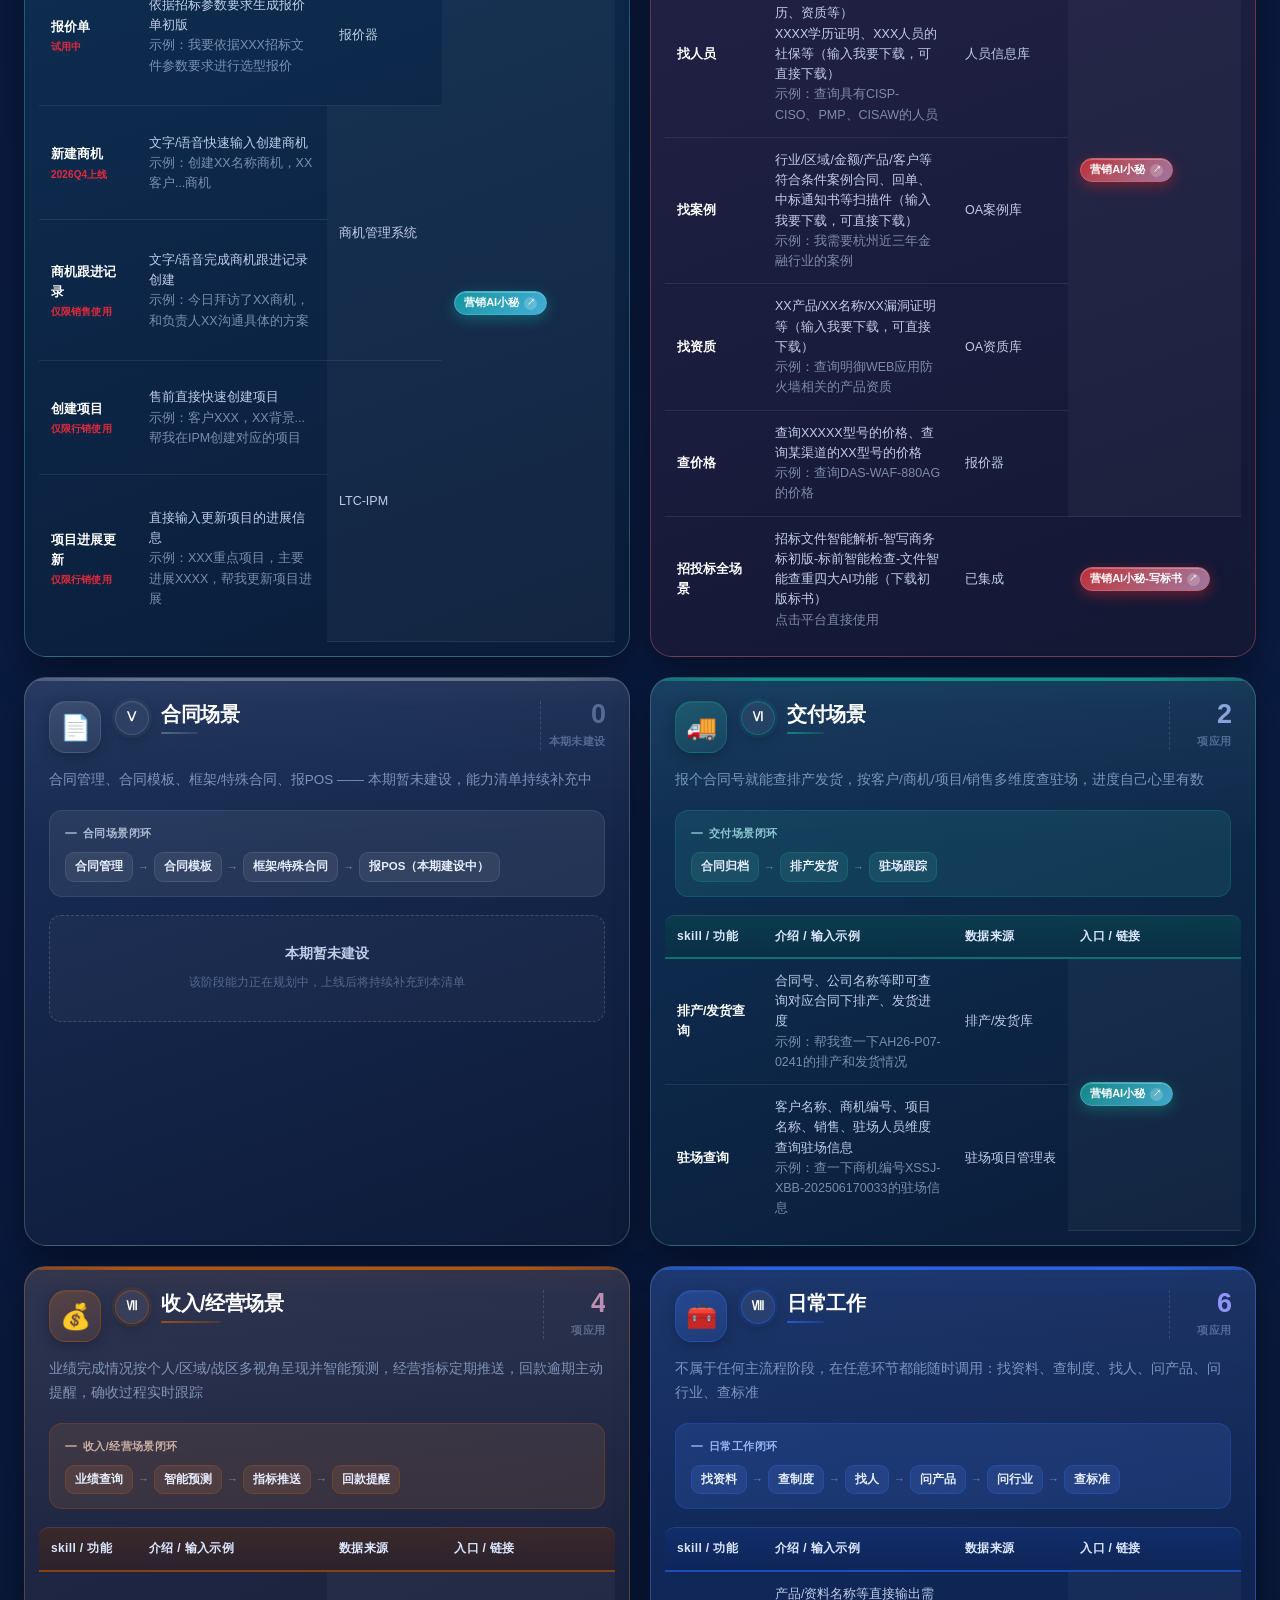
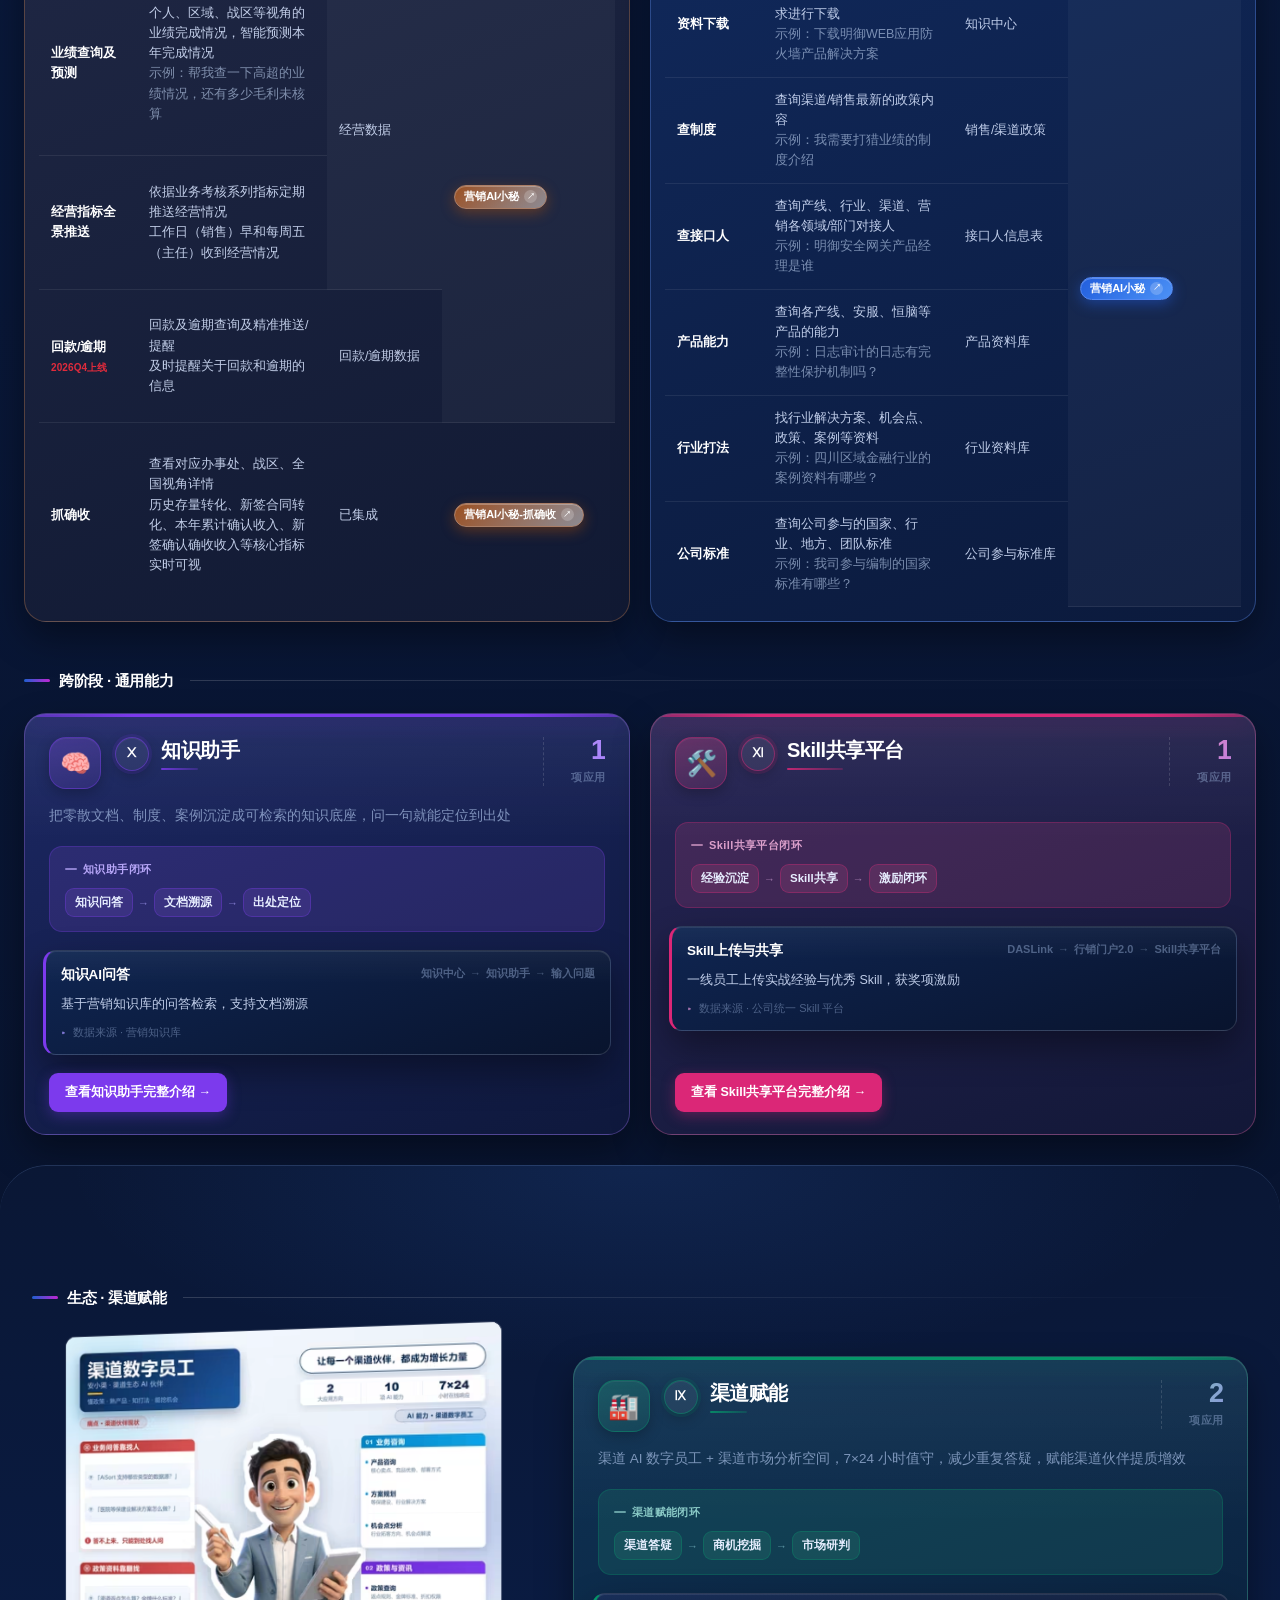
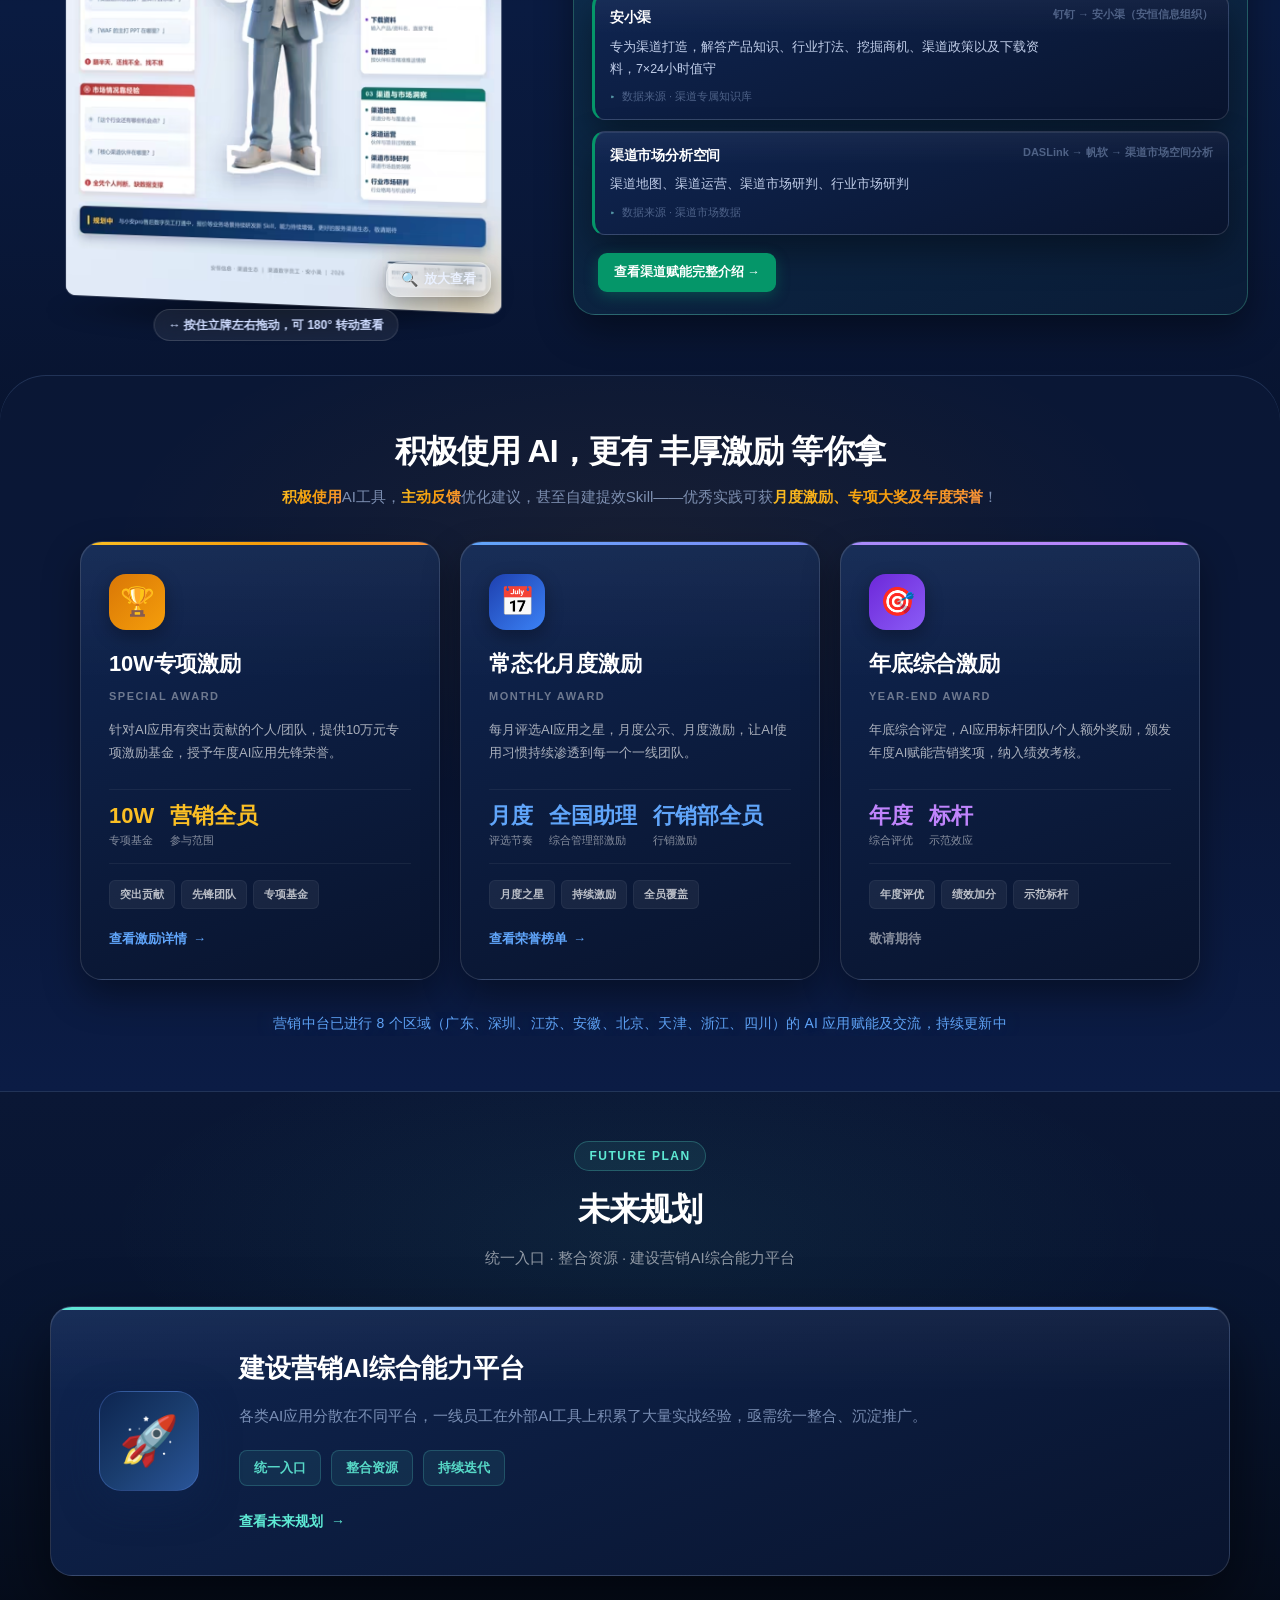
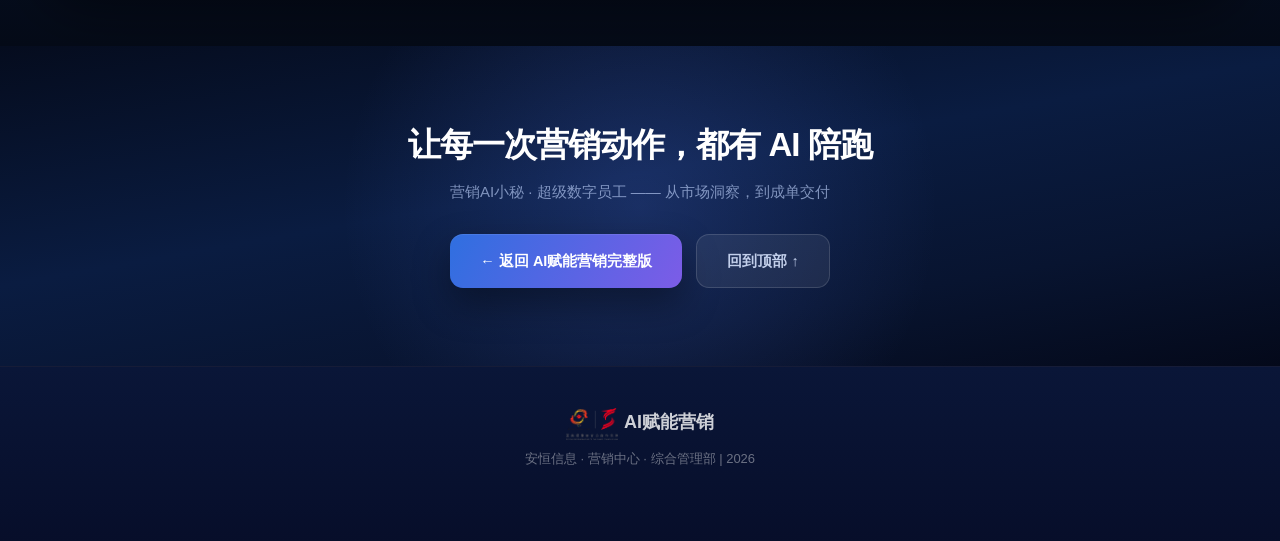
==== commit 4cc591bd: "方案 D（极简商务风·纯白）独立站点：内容克隆自主站，纯白极简主题 + 对比度修正" ====
--- a/digital-employee.html
+++ b/digital-employee.html
@@ -822,6 +822,7 @@
   if (!('serviceWorker' in navigator)) return;
   if (location.protocol === 'file:') return;
   var started = false, reg = null;
+  var THEMES = ['a', 'b', 'c', 'd'];
   function idle(fn) { if ('requestIdleCallback' in window) requestIdleCallback(fn, { timeout: 4000 }); else setTimeout(fn, 2000); }
   function afterLoad(fn) {
     if (document.readyState === 'complete') fn();
@@ -838,7 +839,32 @@
   function target() {
     return navigator.serviceWorker.controller || (reg && (reg.active || reg.waiting)) || null;
   }
-  function send(t, type) { if (t && t.postMessage) { try { t.postMessage({ type: type }); } catch (e) {} } }
+  function send(t, type, urls) {
+    if (!t || !t.postMessage) return;
+    try { t.postMessage(urls && urls.length ? { type: type, urls: urls } : { type: type }); } catch (e) {}
+  }
+  /* 本页用到的皮肤 CSS × 4 套皮肤。href 形如 ued-theme-a.css / ued-page-de-a.css，
+     展开成 a/b/c/d 四个文件名。首页本来就没有 ued-page-de-*.css 的 <link>，
+     于是不会去下那 4 个文件 —— 省 116 KB（比让 SW 按站点级清单一刀切更省）。 */
+  function cssList() {
+    var out = [], seen = {}, ls = document.querySelectorAll('link[data-ued-th]'), i, j, m, u;
+    for (i = 0; i < ls.length; i++) {
+      var href = ls[i].getAttribute('href') || '';
+      m = /^(.*-)([abcd])(\.css)$/.exec(href);
+      if (!m) {
+        if (/\.css$/.test(href) && !seen[href]) { seen[href] = 1; out.push('./' + href); }
+        continue;
+      }
+      for (j = 0; j < THEMES.length; j++) {
+        u = './' + m[1] + THEMES[j] + m[3];
+        if (!seen[u]) { seen[u] = 1; out.push(u); }
+      }
+    }
+    if (!out.length) {
+      for (i = 0; i < THEMES.length; i++) out.push('./ued-theme-' + THEMES[i] + '.css');
+    }
+    return out;
+  }
   /* 首屏（含首屏图片）全部下完之后，才开始补齐后台资源。
      慢链路上 load 会很晚才触发 —— 这个「晚」正是我们要的：首屏独占带宽。
      旧版是注册完就预热 19 个文件（286 KB）+ 8 张图（234 KB），首访直接被拖垮。 */
@@ -849,7 +875,7 @@
         var t = target();
         if (!t) return;                 /* 首访还没 controller，等 controllerchange 再触发 */
         started = true;
-        send(t, 'warm-css');            /* 4 套皮肤 CSS：切换风格要用，任何网络都补 */
+        send(t, 'warm-css', cssList()); /* 4 套皮肤 CSS：切换风格要用，任何网络都补 */
         if (slowNet()) return;          /* 慢网 / 省流量：其余可选内容一律不下 */
         setTimeout(function () { send(target(), 'warm-pages'); }, 8000);
         setTimeout(function () { send(target(), 'warm-img'); }, 20000);
